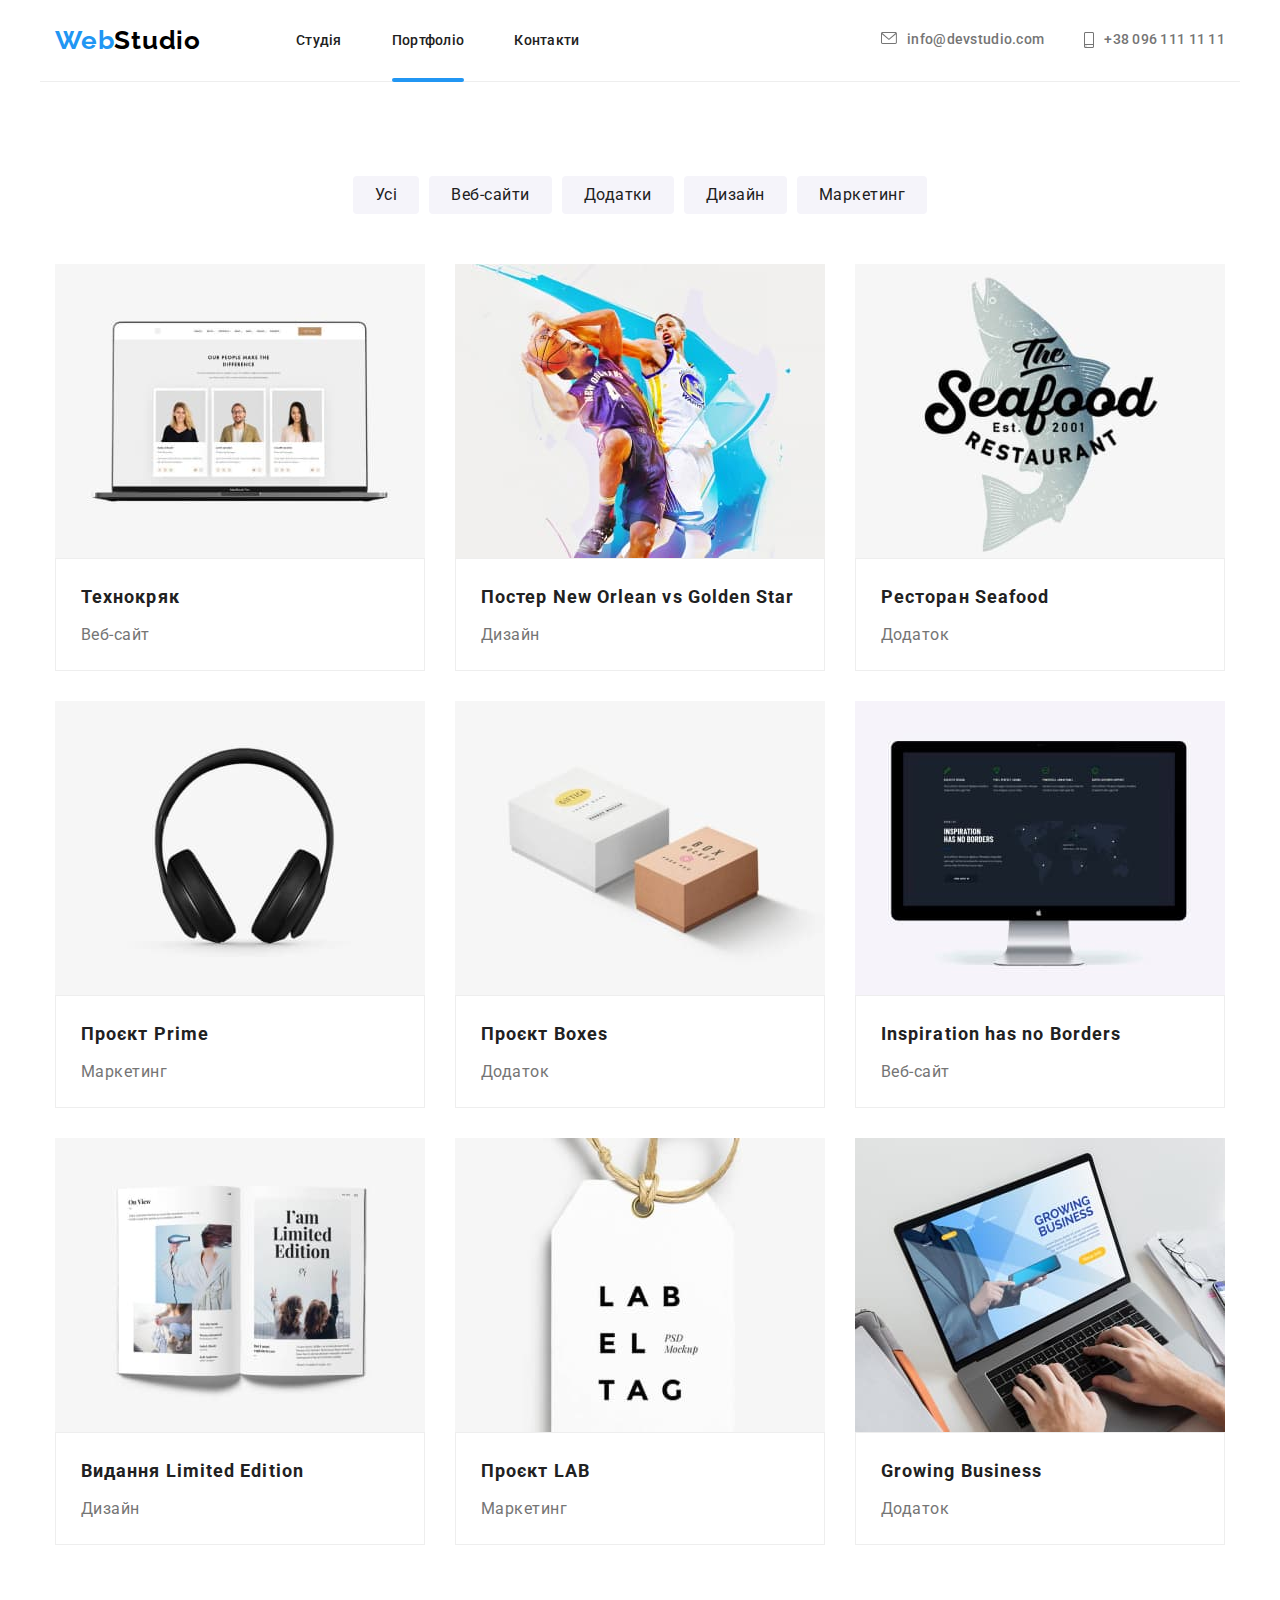
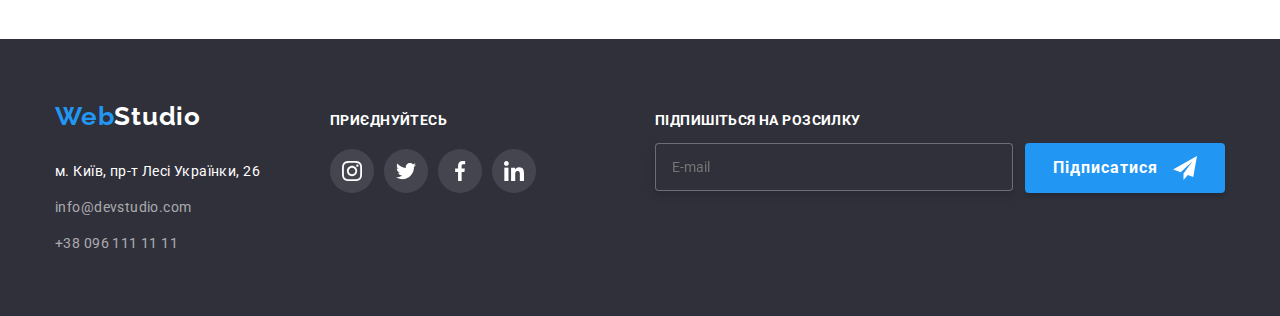
==== portfolio.html @ a8cd6208 "modal bam" ====
<!DOCTYPE html>
<html lang="uk">
  <head>
    <meta charset="UTF-8">
    <meta http-equiv="X-UA-Compatible" content="IE=edge">
    <meta name="viewport" content="width=device-width, initial-scale=1.0">
    <title>Портфоліо</title>
    
    
    <link href="./css/main.min.css" rel="stylesheet" type="text/css">
  </head>

  <body>
    <header class="topline container">
        <nav class="topline__navigator">
          <a href="./index.html" class="logo"><span class="logo__text">Web</span>Studio</a>
          <ul class="navigator-site off-style">
            <li class="navigator-site__list">
              <a href="./index.html" class="navigator-site__page">Студія</a>
            </li>
            <li class="navigator-site__list">
              <a href="./portfolio.html" class="navigator-site__page this">Портфоліо</a>
            </li>
            <li class="navigator-site__list">
              <a href="" class="navigator-site__page">Контакти</a>
            </li>
          </ul>
        </nav>
        <ul class="topline__contakts">
          <li class="contakts-list">
            <a href="mailto:info@devstudio.com" class="contakts-list__link">
              <svg width="16px" height="12px" class="contakts-list__icon">
                <use href="./images/symbol-defs.svg#envelope"></use>
              </svg>
              info@devstudio.com
            </a>
          </li>
          <li class="contakts-list">
            <a href="tel:+380961111111" class="contakts-list__link">
              <svg width="10px" height="16px" class="contakts-list__icon">
                <use href="./images/symbol-defs.svg#smartphone"></use>
              </svg>
              +38 096 111 11 11
            </a>
          </li>
        </ul>
    </header>
    <main>
      <section class="portfolio section">
        <div class="portfolio-body container">
          <h1 class="visually-hidden">Портфоліо</h1>
          <ul class="filter off-style">
            <li class="fltr-l-btn">
              <button type="button" class="filter-button">Усі</button>
            </li>
            <li class="fltr-l-btn">
              <button type="button" class="filter-button">Веб-сайти</button>
            </li>
            <li class="fltr-l-btn">
              <button type="button" class="filter-button">Додатки</button>
            </li>
            <li class="fltr-l-btn">
              <button type="button" class="filter-button">Дизайн</button>
            </li>
            <li class="fltr-l-btn">
              <button type="button" class="filter-button">Маркетинг</button>
            </li>
          </ul>
          <ul class="portfolio-cards off-style">
            <li class="web-site portfolio-cards-list">
              <a href="">
                <div class="cards-rel">
                  <img
                  src="./images/portfolio/texnokrjak.jpg"
                  alt="лоп-топ"
                  width="370"
                  >
                  <div class="modal-cards">
                    <p>
                      Ресурс пропонує комплексні пропозиції з
                       різним рівнем функціоналу та сервісів. 
                      Все це дозволить відвідувачу отримати 
                      вичерпні відомості про компанію чи приватну особу.
                    </p>
                  </div>
                </div>
                <div class="portfolio-cards-content">
                  <h2>Технокряк</h2>
                  <p>Веб-сайт</p>
                </div>
              </a>
            </li>
            <li class="design portfolio-cards-list">
              <a href="">
                <div class="cards-rel">
                  <img
                  src="./images/portfolio/new-orlean-vs-golden-star.jpg"
                  alt="постер матчу новий орлєан проти золотої зірки"
                  width="370"
                  >
                  <div class="modal-cards">
                    <p>
                      Ресурс пропонує комплексні пропозиції з
                       різним рівнем функціоналу та сервісів. 
                      Все це дозволить відвідувачу отримати 
                      вичерпні відомості про компанію чи приватну особу.
                    </p>
                  </div>
                </div>
                <div class="portfolio-cards-content">
                  <h2>Постер New Orlean vs Golden Star</h2>
                  <p>Дизайн</p>
                </div>
              </a>
            </li>
            <li class="addendum portfolio-cards-list">
              <a href="">
                <div class="cards-rel">
                  <img
                  src="./images/portfolio/seafood.jpg"
                  alt="логотип ресторану морскої їжи"
                  width="370"
                  >
                  <div class="modal-cards">
                    <p>
                    Ресурс пропонує комплексні пропозиції з
                     різним рівнем функціоналу та сервісів. 
                    Все це дозволить відвідувачу отримати 
                    вичерпні відомості про компанію чи приватну особу.
                    </p>
                  </div>
                </div>
                <div class="portfolio-cards-content">
                  <h2>Ресторан Seafood</h2>
                  <p>Додаток</p>
                </div>
              </a>
            </li>
            <li class="marketing portfolio-cards-list">
              <a href="">
                <div class="cards-rel">
                  <img
                  src="./images/portfolio/prime.jpg"
                  alt="навушники"
                  width="370"
                  >
                  <div class="modal-cards">
                    <p>
                      Ресурс пропонує комплексні пропозиції з
                       різним рівнем функціоналу та сервісів. 
                      Все це дозволить відвідувачу отримати 
                      вичерпні відомості про компанію чи приватну особу.
                    </p>
                  </div>
                </div>
                <div class="portfolio-cards-content">
                  <h2>Проєкт Prime</h2>
                  <p>Маркетинг</p>
                </div>
              </a>
            </li>
            <li class="addendum portfolio-cards-list">
              <a href="">
                <div class="cards-rel">
                  <img
                  src="./images/portfolio/boxes.jpg"
                  alt="дві коробочки"
                  width="370"
                  >
                  <div class="modal-cards">
                    <p>
                    Ресурс пропонує комплексні пропозиції з
                     різним рівнем функціоналу та сервісів. 
                    Все це дозволить відвідувачу отримати 
                    вичерпні відомості про компанію чи приватну особу.
                    </p>
                  </div>
                </div>
                <div class="portfolio-cards-content">
                  <h2>Проєкт Boxes</h2>
                  <p>Додаток</p>
                </div>
              </a>
            </li>
            <li class="web-site portfolio-cards-list">
              <a href="">
                <div class="cards-rel">
                  <img
                  src="./images/portfolio/inspiration-has-no-borders.jpg"
                  alt="монітор"
                  width="370"
                  >
                  <div class="modal-cards">
                    <p>
                      Ресурс пропонує комплексні пропозиції з
                       різним рівнем функціоналу та сервісів. 
                      Все це дозволить відвідувачу отримати 
                      вичерпні відомості про компанію чи приватну особу.
                    </p>
                  </div>
                </div>
                <div class="portfolio-cards-content">
                  <h2>Inspiration has no Borders</h2>
                  <p>Веб-сайт</p>
                </div>
              </a>
            </li>
            <li class="design portfolio-cards-list">
              <a href="">
                <div class="cards-rel">
                  <img
                  src="./images/portfolio/limited-edition.jpg"
                  alt="книжка"
                  width="370"
                  >
                  <div class="modal-cards">
                    <p>
                      Ресурс пропонує комплексні пропозиції з
                       різним рівнем функціоналу та сервісів. 
                      Все це дозволить відвідувачу отримати 
                      вичерпні відомості про компанію чи приватну особу.
                    </p>
                  </div>
                </div>
                <div class="portfolio-cards-content">
                  <h2>Видання Limited Edition</h2>
                  <p>Дизайн</p>
                </div>
              </a>
            </li>
            <li class="marketing portfolio-cards-list">
              <a href="">
                <div class="cards-rel">
                  <img
                  src="./images/portfolio/lab.jpg"
                  alt="лейба лабораторії"
                  width="370"
                  >
                  <div class="modal-cards">
                    <p>
                      Ресурс пропонує комплексні пропозиції з
                       різним рівнем функціоналу та сервісів. 
                      Все це дозволить відвідувачу отримати 
                      вичерпні відомості про компанію чи приватну особу.
                    </p>
                  </div>
                </div>
                <div class="portfolio-cards-content">
                  <h2>Проєкт LAB</h2>
                  <p>Маркетинг</p>
                </div>
              </a>
            </li>
            <li class="addendum portfolio-cards-list">
              <a href="">
                <div class="cards-rel">
                  <img
                  src="./images/portfolio/growing-business.jpg"
                  alt="хтось процює на лоп-топ"
                  width="370"
                  >
                  <div class="modal-cards">
                    <p>
                      Ресурс пропонує комплексні пропозиції з
                       різним рівнем функціоналу та сервісів. 
                      Все це дозволить відвідувачу отримати 
                      вичерпні відомості про компанію чи приватну особу.
                    </p>
                  </div>
                </div>
                <div class="portfolio-cards-content">
                  <h2>Growing Business</h2>
                  <p>Додаток</p>
                </div>
              </a>
            </li>
          </ul>
        </div>
      </section>
    </main>
    <footer class="basement">
      <div class="basement-content container">
        <div class="basement-address">
          <a href="./index.html" class="logo"><span class="logo__text">Web</span>Studio</a>
          <address class="basement-address__content">
            <p class="basement-address__text">м. Київ, пр-т Лесі Українки, 26</p>
            <ul class="basement-address__list">
              <li class="basement-address__list-item">
                <a href="mailto:info@devstudio.com" class="basement-address__link">
                  info@devstudio.com
                </a>
              </li>
              <li class="basement-address__list-item">
                <a href="tel:+380961111111" class="basement-address__link">
                  +38 096 111 11 11
                </a>
              </li>
            </ul>
          </address>
        </div>
        <div class="basement-content__join join-box">
          <h3 class="join-box__header">ПРИЄДНУЙТЕСЬ</h3>
          <ul class="join-box__list">
            <li class="join-box__list-item">
              <a href="" class="join-box__networks">
                <svg width="20px" height="20px">
                  <use href="./images/symbol-defs.svg#instagram"></use>
                </svg>
              </a>
            </li>
            <li class="join-box__list-item">
              <a href="" class="join-box__networks">
                <svg width="20px" height="20px">
                  <use href="./images/symbol-defs.svg#twitter"></use>
                </svg>
              </a>
            </li>
            <li class="join-box__list-item">
              <a href="" class="join-box__networks">
                <svg width="20px" height="20px">
                  <use href="./images/symbol-defs.svg#facebook"></use>
                </svg>
              </a>
            </li>
            <li class="join-box__list-item">
              <a href="" class="join-box__networks">
                <svg width="20px" height="20px">
                  <use href="./images/symbol-defs.svg#linkedin"></use>
                </svg>
              </a>
            </li>
          </ul>
        </div>
        <div class="mailing basement-content__mailing">
            <p>ПІДПИШІТЬСЯ НА РОЗСИЛКУ</p>
            <form class="mailing__form">
            <div class="mailing__group">
              <label>
                <input type="email" class="mailing__input" name="mailing" placeholder="E-mail">
              </label>
              <div class="mailing__button-group">
                <button class="mailing__button" type="submit">Підписатися</button>
                  <svg width="24px" height="24px" class="mailing__send-svg">
                    <use href="./images/symbol-defs.svg#icon-send"></use>
                  </svg>
              </div>
            </div>
            </form>
        </div>
      </div>
    </footer>
    <script>
      (() => {
          document
            .querySelector('.mailing__form')
            .addEventListener('submit', e => {
              e.preventDefault();
              new FormData(e.currentTarget).forEach((value, name) =>
              console.log(`${name}:${value}`)
              );
            });
        })();
    </script>
  </body>
</html>
---- css/main.min.css ----
@import"https://fonts.googleapis.com/css2?family=Raleway:wght@700&family=Roboto:wght@400;500;700;900&display=swap";/*! modern-normalize v1.1.0 | MIT License | https://github.com/sindresorhus/modern-normalize */*,::after,::before{-webkit-box-sizing:border-box;box-sizing:border-box}html{-moz-tab-size:4;-o-tab-size:4;tab-size:4}html{line-height:1.15;-webkit-text-size-adjust:100%}body{margin:0}body{font-family:system-ui,-apple-system,"Segoe UI",Roboto,Helvetica,Arial,sans-serif,"Apple Color Emoji","Segoe UI Emoji"}hr{height:0;color:inherit}abbr[title]{-webkit-text-decoration:underline dotted;text-decoration:underline dotted}b,strong{font-weight:bolder}code,kbd,pre,samp{font-family:ui-monospace,SFMono-Regular,Consolas,"Liberation Mono",Menlo,monospace;font-size:1em}small{font-size:80%}sub,sup{font-size:75%;line-height:0;position:relative;vertical-align:baseline}sub{bottom:-0.25em}sup{top:-0.5em}table{text-indent:0;border-color:inherit}button,input,optgroup,select,textarea{font-family:inherit;font-size:100%;line-height:1.15;margin:0}button,select{text-transform:none}[type=button],[type=reset],[type=submit],button{-webkit-appearance:button;-moz-appearance:button;appearance:button}::-moz-focus-inner{border-style:none;padding:0}:-moz-focusring{outline:1px dotted ButtonText}:-moz-ui-invalid{box-shadow:none}legend{padding:0}progress{vertical-align:baseline}::-webkit-inner-spin-button,::-webkit-outer-spin-button{height:auto}[type=search]{-webkit-appearance:textfield;-moz-appearance:textfield;appearance:textfield;outline-offset:-2px}::-webkit-search-decoration{-webkit-appearance:none}::-webkit-file-upload-button{-webkit-appearance:button;font:inherit}summary{display:list-item}body{color:#212121;font-family:Roboto,sans-serif;background-color:#fff}img{display:block}.off-style{list-style:none}.section{padding-top:94px;padding-bottom:94px}.container{width:1200px;padding-left:15px;padding-right:15px;margin-left:auto;margin-right:auto}.contents-ul{margin-top:0px;margin-bottom:0px;padding-left:0px}.visually-hidden{position:absolute;width:1px;height:1px;margin:-1px;border:0;padding:0;white-space:nowrap;-webkit-clip-path:inset(100%);clip-path:inset(100%);clip:rect(0 0 0 0);overflow:hidden}.modal-window__button,.mailing__button,.hero__button{min-width:200px;height:50px;background-color:#2196f3;-webkit-box-shadow:0px 4px 4px rgba(0,0,0,.15);box-shadow:0px 4px 4px rgba(0,0,0,.15);border-radius:4px;color:#fff;border:none;font-family:inherit;font-weight:700;font-size:16px;line-height:1.88;letter-spacing:.06em;-webkit-transition:background-color 250ms cubic-bezier(0.4, 0, 0.2, 1);transition:background-color 250ms cubic-bezier(0.4, 0, 0.2, 1)}.modal-window__button:hover,.mailing__button:hover,.hero__button:hover,.modal-window__button:focus,.mailing__button:focus,.hero__button:focus{background-color:#188ce8;cursor:pointer}.join-box__list,.basement-address__list,.client,.social-contacts,.team-list,.work-list,.peculiarities-list,.topline__contakts,.navigator-site{margin-top:0px;margin-bottom:0px;padding-left:0px;list-style:none}.companies,.team,.our-work,.peculiarities,.hero{padding-top:94px;padding-bottom:94px}.join-box__networks,.social-contacts__networks{display:inline-block;width:44px;height:44px;border-radius:50%;padding:12px}.logo{color:#000;font-family:Raleway,sans-serif;font-weight:700;font-size:26px;line-height:1.19;letter-spacing:.03em;text-decoration:none}.logo__text{color:#2196f3}.this::after{content:"";width:100%;height:4px;background:#2196f3;border-radius:2px;position:absolute;left:0px;bottom:0px;-webkit-transform:translateY(32px);transform:translateY(32px)}.topline__navigator{display:-webkit-box;display:-ms-flexbox;display:flex;-webkit-box-align:center;-ms-flex-align:center;align-items:center}.topline{background-color:#fff;padding-top:25px;padding-bottom:25px;border-bottom:1px solid #eee;display:-webkit-box;display:-ms-flexbox;display:flex;-webkit-box-align:center;-ms-flex-align:center;align-items:center}.topline__navigator .logo{margin-right:95px}.navigator-site{display:-webkit-box;display:-ms-flexbox;display:flex}.topline__contakts{margin-left:auto;display:-webkit-box;display:-ms-flexbox;display:flex}.navigator-site__page{color:#212121;text-decoration:none;font-weight:500;font-size:14px;line-height:1.14;letter-spacing:.02em;-webkit-transition:color 250ms cubic-bezier(0.4, 0, 0.2, 1);transition:color 250ms cubic-bezier(0.4, 0, 0.2, 1)}.navigator-site__page:hover,.navigator-site__page:focus{color:#2196f3}.navigator-site__list{position:relative}.navigator-site .navigator-site__list+.navigator-site__list{margin-left:50px}.contakts-list__link{color:#757575;fill:currentColor;text-decoration:none;font-weight:500;font-size:14px;line-height:1.14;letter-spacing:.02em;display:-webkit-box;display:-ms-flexbox;display:flex;-webkit-box-pack:center;-ms-flex-pack:center;justify-content:center;-webkit-transition:color 250ms cubic-bezier(0.4, 0, 0.2, 1);transition:color 250ms cubic-bezier(0.4, 0, 0.2, 1)}.contakts-list__link:hover,.contakts-list__link:focus{color:#2196f3}.contakts-list__icon{display:inline-block;margin-right:10px}.contakts-list:not(:last-child){margin-right:40px}.hero{color:#fff;background-image:-webkit-gradient(linear, left top, left bottom, from(rgba(47, 48, 58, 0.4)), to(rgba(47, 48, 58, 0.4))),url(../images/herobackgr.jpg);background-image:linear-gradient(rgba(47, 48, 58, 0.4), rgba(47, 48, 58, 0.4)),url(../images/herobackgr.jpg);background-repeat:no-repeat;background-position:50% 50%;text-align:center;margin:0 auto;padding-top:200px;padding-bottom:200px;max-width:1600px}.hero__header{font-weight:900;font-size:44px;line-height:1.36;letter-spacing:.06em;margin-bottom:30px;margin-top:0px}.peculiarities-list{display:-webkit-box;display:-ms-flexbox;display:flex}.peculiarities-list__point{-ms-flex-preferred-size:calc((100% - 90px)/4);flex-basis:calc((100% - 90px)/4)}.peculiarities-list .peculiarities-list__point:not(:last-child){margin-right:30px}.peculiarities-points__svg{background-color:#f5f4fa;padding-top:25px;padding-bottom:25px;padding-left:100px;padding-right:100px;margin-bottom:30px;border-radius:4px}.peculiarities-points__header{font-size:14px;line-height:1.14;letter-spacing:.03em;text-transform:uppercase;margin-top:0px;margin-bottom:10px}.peculiarities-points__text{color:#757575;letter-spacing:.03em;font-size:14px;line-height:1.71;margin-top:0px;margin-bottom:0px}.our-work{padding-top:0px}.our-work__header{font-size:36px;line-height:1.17;text-align:center;letter-spacing:.03em;margin-top:0px;margin-bottom:50px}.work-list{display:-webkit-box;display:-ms-flexbox;display:flex}.work-list .work-list__imege:not(:last-child){margin-right:30px}.team{background-color:#f5f4fa;text-align:center}.team__header{font-size:36px;line-height:1.17;text-align:center;letter-spacing:.03em;margin-top:0px;margin-bottom:50px}.team-list{display:-webkit-box;display:-ms-flexbox;display:flex}.team-list__cards{-ms-flex-preferred-size:270px;flex-basis:270px;background-color:#fff;-webkit-box-shadow:0px 1px 3px rgba(0,0,0,.12),0px 1px 1px rgba(0,0,0,.14),0px 2px 1px rgba(0,0,0,.2);box-shadow:0px 1px 3px rgba(0,0,0,.12),0px 1px 1px rgba(0,0,0,.14),0px 2px 1px rgba(0,0,0,.2);border-radius:0px 0px 4px 4px}.team-list__cards:not(:first-child){margin-left:30px}.card-team__header{font-weight:500;font-size:16px;line-height:1.19;letter-spacing:.03em;margin-top:0px;margin-bottom:10px}.card-team__job-title{font-size:16px;line-height:1.19;margin-top:0px;margin-bottom:16px;color:#757575;letter-spacing:.03em}.card-team__text{padding-top:20px;padding-bottom:30px}.social-contacts{display:-webkit-box;display:-ms-flexbox;display:flex;padding-left:32px}.social-contacts__blok:not(:last-child){margin-right:10px}.social-contacts__networks{fill:#afb1b8;-webkit-transition:background-color 250ms cubic-bezier(0.4, 0, 0.2, 1),fill 250ms cubic-bezier(0.4, 0, 0.2, 1);transition:background-color 250ms cubic-bezier(0.4, 0, 0.2, 1),fill 250ms cubic-bezier(0.4, 0, 0.2, 1)}.social-contacts__networks:hover,.social-contacts__networks:focus{background-color:#2196f3;fill:#fff}.companies__header{font-weight:700;font-size:36px;line-height:1.17;text-align:center;letter-spacing:.03em;margin-top:0px;margin-bottom:50px}.client{display:-webkit-box;display:-ms-flexbox;display:flex;padding-left:0px}.client__blok:not(:first-child){margin-left:30px}.client__link{color:#afb1b8;width:170px;border:1px solid #afb1b8;border-radius:4px;padding:16px 32px;display:inline-block;-webkit-transition:color 250ms cubic-bezier(0.4, 0, 0.2, 1),border 250ms cubic-bezier(0.4, 0, 0.2, 1);transition:color 250ms cubic-bezier(0.4, 0, 0.2, 1),border 250ms cubic-bezier(0.4, 0, 0.2, 1)}.client__link:hover,.client__link:focus{color:#2196f3;border:1px solid #2196f3}.client__svg{fill:currentColor}.basement{background-color:#2f303a;padding-top:60px;padding-bottom:60px;color:#fff}.basement-content{display:-webkit-box;display:-ms-flexbox;display:flex;-webkit-box-align:baseline;-ms-flex-align:baseline;align-items:baseline}.basement-content__join{margin-left:70px}.basement-content__mailing{margin-left:auto}.basement-address__content{font-style:normal}.basement-address .logo{display:inline-block;color:#fff;margin-bottom:28px}.basement-address__text{margin-top:0px;margin-bottom:12px;font-size:14px;line-height:1.71;letter-spacing:.03em}.basement-address__list .basement-address__list-item+.basement-address__list-item{margin-top:12px}.basement-address__link{color:rgba(255,255,255,.6);font-weight:400;font-size:14px;line-height:1.71;letter-spacing:.03em;text-decoration:none;-webkit-transition:color 250ms cubic-bezier(0.4, 0, 0.2, 1);transition:color 250ms cubic-bezier(0.4, 0, 0.2, 1)}.basement-address__link:hover,.basement-address__link:focus{color:#2196f3}.join-box__header{font-size:14px;line-height:1.14;letter-spacing:.03em;margin-top:0px;margin-bottom:20px}.join-box__list{display:-webkit-box;display:-ms-flexbox;display:flex}.join-box__networks{fill:#fff;background-color:rgba(255,255,255,.1019607843);-webkit-transition:background-color 250ms cubic-bezier(0.4, 0, 0.2, 1);transition:background-color 250ms cubic-bezier(0.4, 0, 0.2, 1)}.join-box__networks:hover,.join-box__networks:focus{background-color:#2196f3}.join-box__list-item:not(:first-child){margin-left:10px}.mailing{font-weight:700;font-size:14px;line-height:1.14;letter-spacing:.03em}.mailing__group{display:-webkit-box;display:-ms-flexbox;display:flex}.mailing__input{width:358px;border:1px solid rgba(255,255,255,.3);-webkit-filter:drop-shadow(0px 4px 4px rgba(0, 0, 0, 0.15));filter:drop-shadow(0px 4px 4px rgba(0, 0, 0, 0.15));border-radius:4px;background-color:#2f303a;color:#fff;padding:15px 16px;outline:none;-webkit-transition:border 250ms cubic-bezier(0.4, 0, 0.2, 1);transition:border 250ms cubic-bezier(0.4, 0, 0.2, 1)}.mailing__input:focus{border:1px solid #2196f3}.mailing__button-group{position:relative;margin-left:12px}.mailing__button{text-align:left;padding-left:28px}.mailing__send-svg{position:absolute;right:28px;top:13px}.modal{position:fixed;visibility:hidden;opacity:0}.is-hidden{position:fixed;top:0px;left:0px;width:100%;height:100%;background-color:rgba(0,0,0,.2);opacity:1;-webkit-transition:opacity 250ms cubic-bezier(0.4, 0, 0.2, 1);transition:opacity 250ms cubic-bezier(0.4, 0, 0.2, 1)}.modal-window{position:absolute;min-width:528px;min-height:281px;top:50%;left:50%;-webkit-transform:translate(-50%, -50%);transform:translate(-50%, -50%);-webkit-box-shadow:0px 1px 3px rgba(0,0,0,.12),0px 1px 1px rgba(0,0,0,.14),0px 2px 1px rgba(0,0,0,.2);box-shadow:0px 1px 3px rgba(0,0,0,.12),0px 1px 1px rgba(0,0,0,.14),0px 2px 1px rgba(0,0,0,.2);border-radius:4px;background-color:#fff}.modal-window__close{position:absolute;width:30px;height:30px;border-radius:50%;top:8px;right:8px;border:1px solid rgba(0,0,0,.1);text-align:center;font-size:18px;padding:6px 0;-webkit-transition:color 250ms cubic-bezier(0.4, 0, 0.2, 1);transition:color 250ms cubic-bezier(0.4, 0, 0.2, 1)}.modal-window__close:hover,.modal-window__close:focus{fill:#2196f3;cursor:pointer}.modal-window__text{margin-top:0px;margin-bottom:12px;font-weight:700;font-size:20px;line-height:1.15;text-align:center;letter-spacing:.03em}.modal-window__button{margin-left:auto;margin-right:auto;display:block}.modal-window__form{padding-top:40px;padding-left:41px;padding-right:39px;padding-bottom:40px}.user-input{display:-webkit-box;display:-ms-flexbox;display:flex;position:relative;-webkit-box-orient:vertical;-webkit-box-direction:normal;-ms-flex-direction:column;flex-direction:column;font-weight:400;font-size:12px;line-height:1.17;letter-spacing:.01em;color:#757575}.user-input+.user-input{margin-top:10px}.user-input__title{margin-bottom:4px}.user-input__input{padding-top:11px;padding-bottom:11px;padding-left:42px;border:1px solid rgba(33,33,33,.2);border-radius:4px;-webkit-transition:border 250ms cubic-bezier(0.4, 0, 0.2, 1);transition:border 250ms cubic-bezier(0.4, 0, 0.2, 1);outline:none}.user-input__input:focus{border:1px solid #2196f3}.user-input__svg{position:absolute;left:12px;bottom:11px;height:18px;color:#212121;fill:currentColor;-webkit-transition:color 250ms cubic-bezier(0.4, 0, 0.2, 1);transition:color 250ms cubic-bezier(0.4, 0, 0.2, 1)}.user-input__input:focus+.user-input__svg{color:#2196f3}.user-input__textarea{height:120px;resize:none;padding:14px 16px;border:1px solid rgba(33,33,33,.2);border-radius:4px;outline:none;-webkit-transition:border 250ms cubic-bezier(0.4, 0, 0.2, 1);transition:border 250ms cubic-bezier(0.4, 0, 0.2, 1)}.user-input__textarea::-webkit-input-placeholder{font-weight:400;font-size:12px;line-height:1.17;letter-spacing:.01em;color:rgba(117,117,117,.5)}.user-input__textarea::-moz-placeholder{font-weight:400;font-size:12px;line-height:1.17;letter-spacing:.01em;color:rgba(117,117,117,.5)}.user-input__textarea:-ms-input-placeholder{font-weight:400;font-size:12px;line-height:1.17;letter-spacing:.01em;color:rgba(117,117,117,.5)}.user-input__textarea::-ms-input-placeholder{font-weight:400;font-size:12px;line-height:1.17;letter-spacing:.01em;color:rgba(117,117,117,.5)}.user-input__textarea::placeholder{font-weight:400;font-size:12px;line-height:1.17;letter-spacing:.01em;color:rgba(117,117,117,.5)}.user-input__textarea:focus{border:1px solid #2196f3}.user-consent{position:relative;margin-top:20px;margin-bottom:30px;font-weight:400;font-size:14px;line-height:1.71;letter-spacing:.03em;color:#757575;padding-left:34px;display:-webkit-box;display:-ms-flexbox;display:flex;-webkit-box-align:center;-ms-flex-align:center;align-items:center}.user-consent__label:hover{cursor:pointer}.user-consent__link{color:#2196f3}.user-consent__input{-webkit-appearance:none;-moz-appearance:none;appearance:none;position:absolute}.user-consent__check-off{position:absolute;fill:#212121;top:50%;left:12px;-webkit-transform:translate(0%, -50%);transform:translate(0%, -50%);opacity:1;-webkit-transition:opacity 250ms cubic-bezier(0.4, 0, 0.2, 1);transition:opacity 250ms cubic-bezier(0.4, 0, 0.2, 1)}.user-consent__input:checked+.user-consent__check-off{opacity:0}.user-consent__check-svg{opacity:0;-webkit-transition:opacity 250ms cubic-bezier(0.4, 0, 0.2, 1);transition:opacity 250ms cubic-bezier(0.4, 0, 0.2, 1);position:absolute;opacity:0;top:50%;left:12px;-webkit-transform:translate(0%, -50%);transform:translate(0%, -50%);width:16px;height:15px;border-radius:2px}.user-consent__input:checked~.user-consent__check-svg{opacity:1}.filter{margin-top:0px;margin-bottom:50px;padding-left:0px;display:-webkit-box;display:-ms-flexbox;display:flex;-webkit-box-pack:center;-ms-flex-pack:center;justify-content:center}.filter .fltr-l-btn:not(:first-child){margin-left:10px}.filter-button{color:#212121;font-weight:400;font-size:16px;line-height:1.63;letter-spacing:.03em;background-color:#f5f4fa;border-radius:4px;border:none;padding:6px 22px;cursor:pointer;-webkit-transition:background-color 250ms cubic-bezier(0.4, 0, 0.2, 1),color 250ms cubic-bezier(0.4, 0, 0.2, 1),-webkit-box-shadow 250ms cubic-bezier(0.4, 0, 0.2, 1);transition:background-color 250ms cubic-bezier(0.4, 0, 0.2, 1),color 250ms cubic-bezier(0.4, 0, 0.2, 1),-webkit-box-shadow 250ms cubic-bezier(0.4, 0, 0.2, 1);transition:background-color 250ms cubic-bezier(0.4, 0, 0.2, 1),color 250ms cubic-bezier(0.4, 0, 0.2, 1),box-shadow 250ms cubic-bezier(0.4, 0, 0.2, 1);transition:background-color 250ms cubic-bezier(0.4, 0, 0.2, 1),color 250ms cubic-bezier(0.4, 0, 0.2, 1),box-shadow 250ms cubic-bezier(0.4, 0, 0.2, 1),-webkit-box-shadow 250ms cubic-bezier(0.4, 0, 0.2, 1)}.filter-button:hover,.filter-button:focus{background-color:#2196f3;color:#fff;-webkit-box-shadow:0px 3px 1px rgba(0,0,0,.1),0px 1px 2px rgba(0,0,0,.08),0px 2px 2px rgba(0,0,0,.12);box-shadow:0px 3px 1px rgba(0,0,0,.1),0px 1px 2px rgba(0,0,0,.08),0px 2px 2px rgba(0,0,0,.12)}.portfolio-cards{display:-webkit-box;display:-ms-flexbox;display:flex;-ms-flex-wrap:wrap;flex-wrap:wrap;margin-top:0px;margin-bottom:0px;padding-left:0}.portfolio-cards h2{font-weight:700;font-size:18px;line-height:2;letter-spacing:.06em;color:#212121;margin-top:0px;margin-bottom:5px}.portfolio-cards p{margin-top:0px;margin-bottom:0px;font-weight:400;font-size:16px;line-height:1.88;letter-spacing:.03em;color:#757575}.portfolio-cards a{text-decoration:none}.portfolio-cards-list{margin-right:30px;margin-bottom:30px;-ms-flex-preferred-size:calc((100% - 90px)/3);flex-basis:calc((100% - 90px)/3);-webkit-transition:-webkit-box-shadow 250ms cubic-bezier(0.4, 0, 0.2, 1);transition:-webkit-box-shadow 250ms cubic-bezier(0.4, 0, 0.2, 1);transition:box-shadow 250ms cubic-bezier(0.4, 0, 0.2, 1);transition:box-shadow 250ms cubic-bezier(0.4, 0, 0.2, 1), -webkit-box-shadow 250ms cubic-bezier(0.4, 0, 0.2, 1)}.portfolio-cards-list:nth-last-child(-n+3){margin-bottom:0px}.portfolio-cards-list:nth-child(3n){margin-right:0px}.portfolio-cards-list:hover,.portfolio-cards-list:focus{-webkit-box-shadow:0px 1px 1px rgba(0,0,0,.12),0px 4px 4px rgba(0,0,0,.06),1px 4px 6px rgba(0,0,0,.16);box-shadow:0px 1px 1px rgba(0,0,0,.12),0px 4px 4px rgba(0,0,0,.06),1px 4px 6px rgba(0,0,0,.16)}.portfolio-cards-content{padding-left:25px;padding-top:20px;padding-bottom:20px;padding-right:25px;background:#fff;border:1px solid #eee}.cards-rel{position:relative;overflow:hidden}.modal-cards{position:absolute;left:0px;top:0px;padding-left:24px;padding-right:24px;padding-top:63px;padding-bottom:63px;background-color:rgba(33,150,243,.9);-webkit-transform:translateY(100%);transform:translateY(100%);-webkit-transition:-webkit-transform 250ms cubic-bezier(0.4, 0, 0.2, 1);transition:-webkit-transform 250ms cubic-bezier(0.4, 0, 0.2, 1);transition:transform 250ms cubic-bezier(0.4, 0, 0.2, 1);transition:transform 250ms cubic-bezier(0.4, 0, 0.2, 1), -webkit-transform 250ms cubic-bezier(0.4, 0, 0.2, 1)}.modal-cards p{font-weight:400;font-size:18px;line-height:1.6;letter-spacing:.03em;color:#fff}.portfolio-cards-list:hover .modal-cards{-webkit-transform:translateY(0);transform:translateY(0)}/*# sourceMappingURL=main.min.css.map */
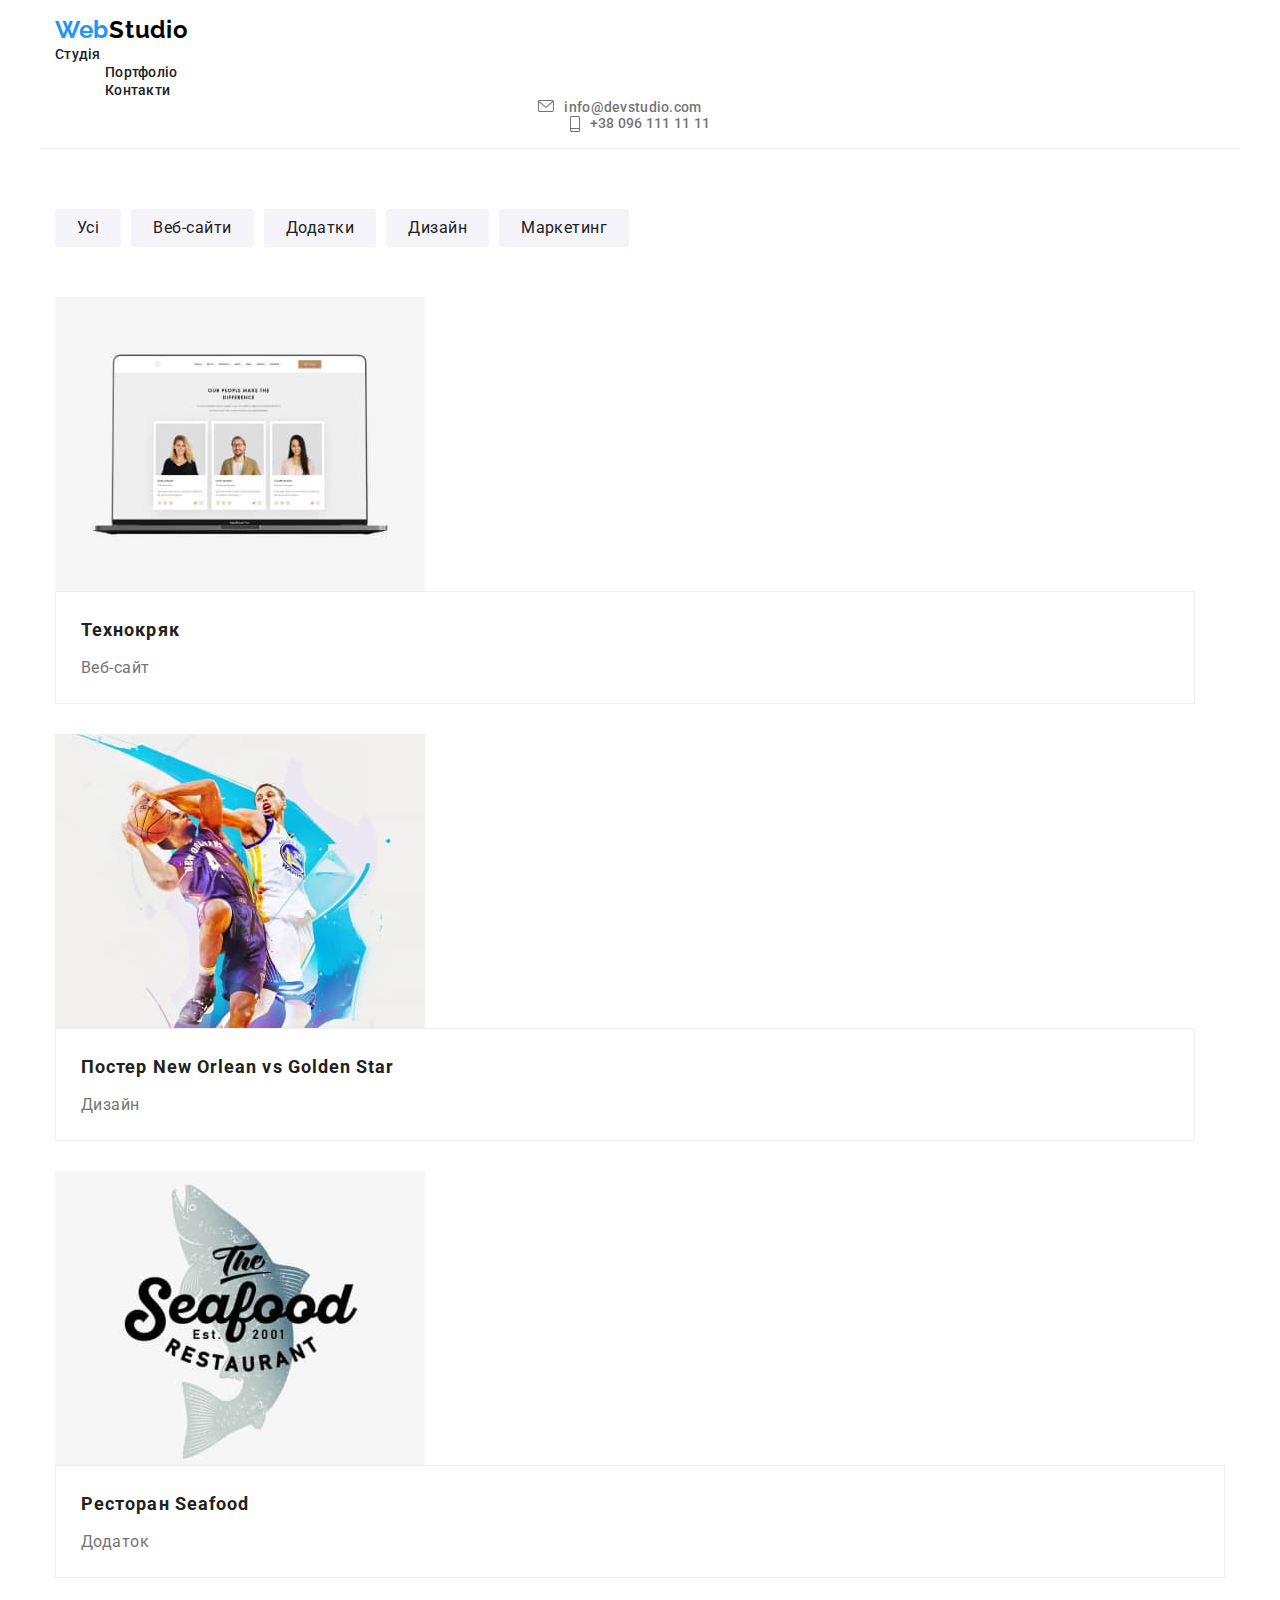
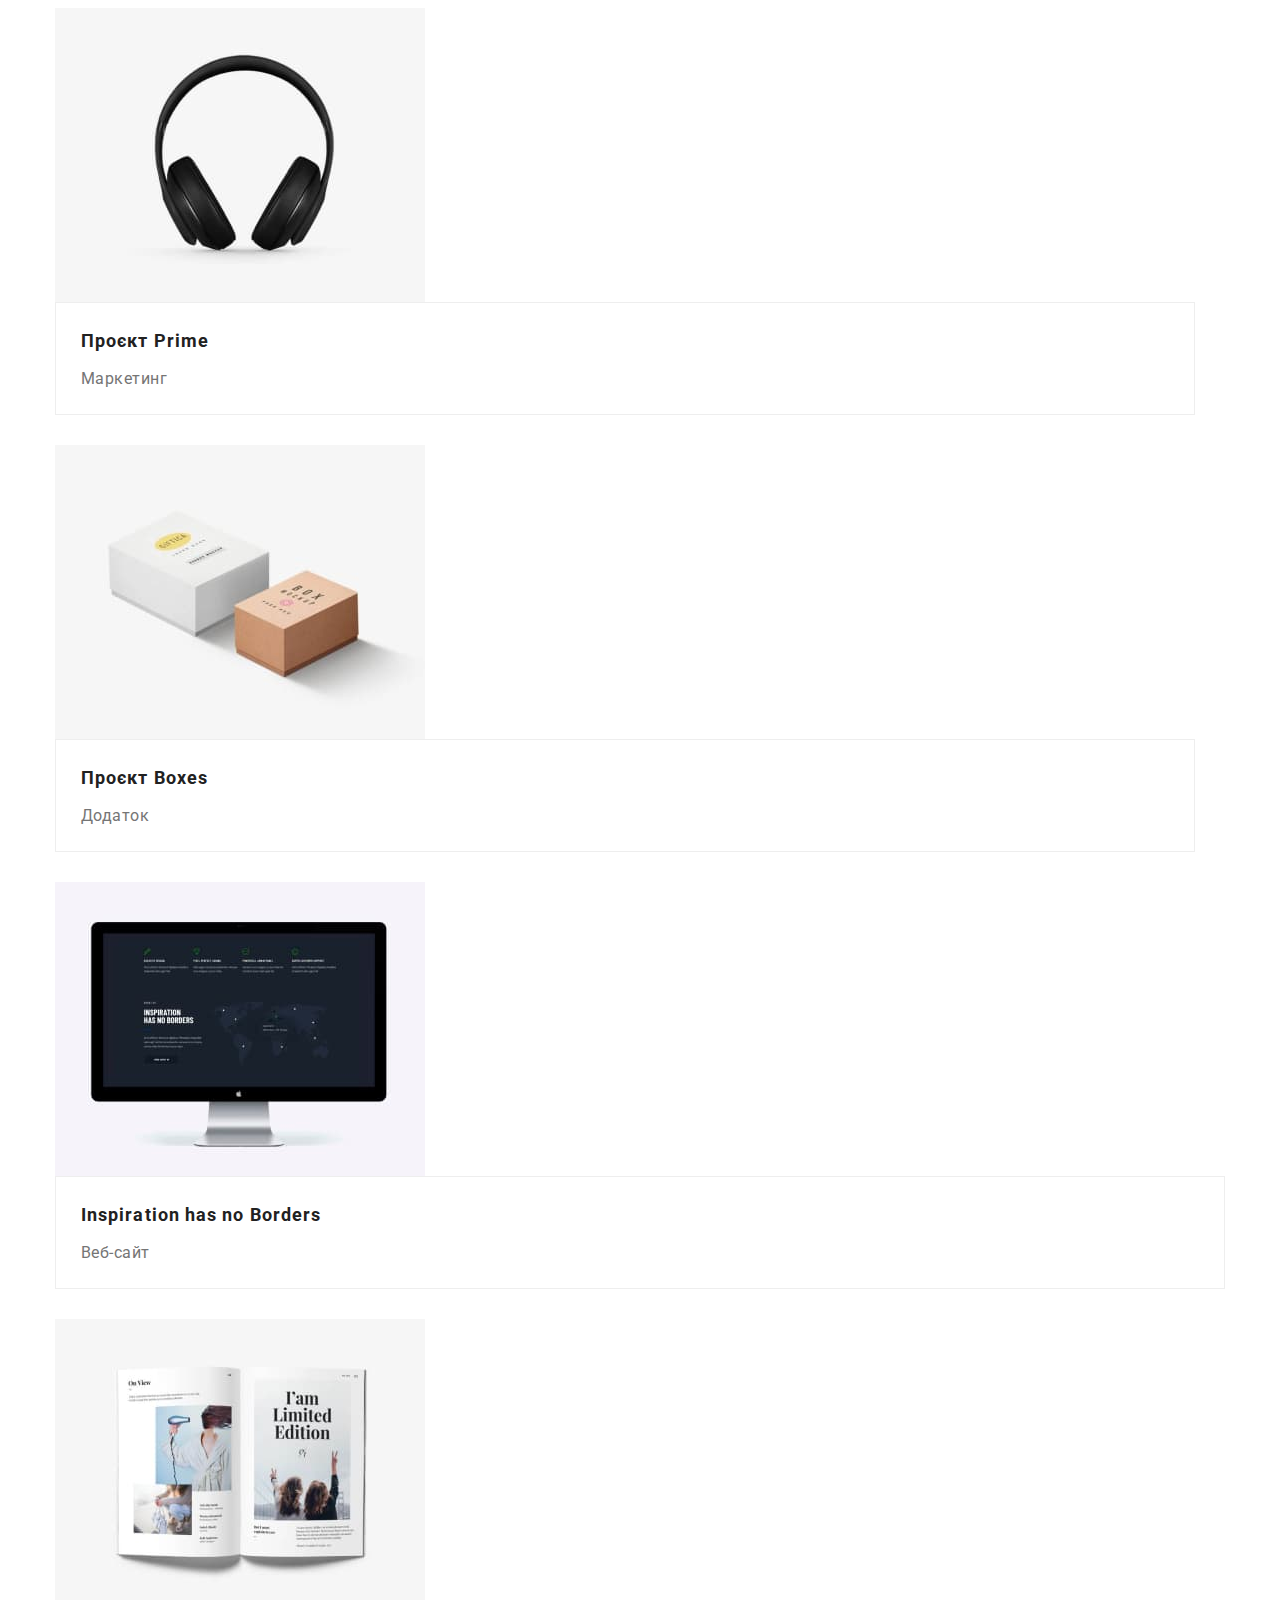
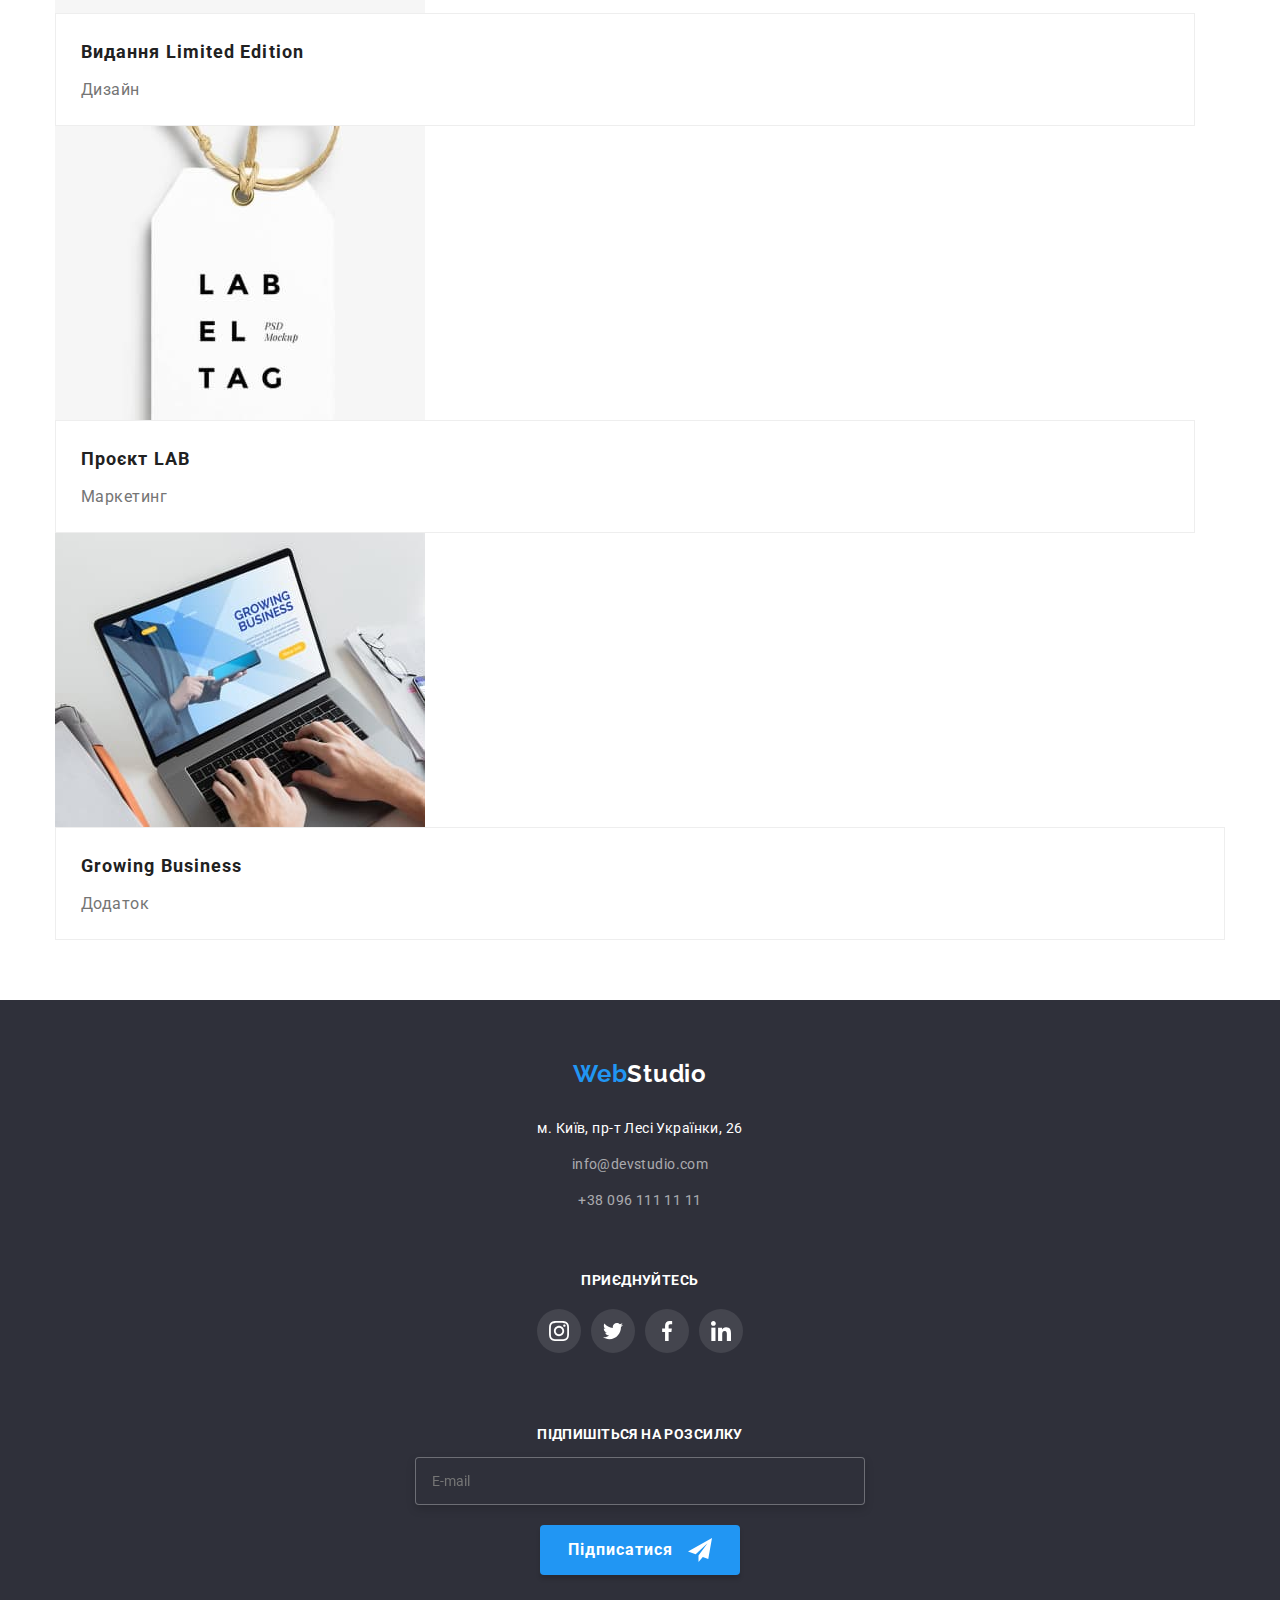
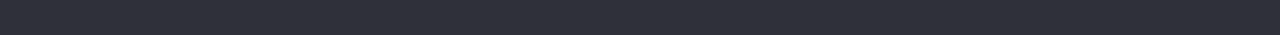
==== commit 4c776618: "vvfvvf" ====
--- a/portfolio.html
+++ b/portfolio.html
@@ -1,276 +1,294 @@
 <!DOCTYPE html>
 <html lang="uk">
   <head>
-    <meta charset="UTF-8">
-    <meta http-equiv="X-UA-Compatible" content="IE=edge">
-    <meta name="viewport" content="width=device-width, initial-scale=1.0">
+    <meta charset="UTF-8" />
+    <meta http-equiv="X-UA-Compatible" content="IE=edge" />
+    <meta name="viewport" content="width=device-width, initial-scale=1.0" />
     <title>Портфоліо</title>
-    
-    
-    <link href="./css/main.min.css" rel="stylesheet" type="text/css">
+
+    <link href="./css/main.min.css" rel="stylesheet" type="text/css" />
   </head>
 
   <body>
     <header class="topline container">
-        <nav class="topline__navigator">
-          <a href="./index.html" class="logo"><span class="logo__text">Web</span>Studio</a>
-          <ul class="navigator-site off-style">
-            <li class="navigator-site__list">
-              <a href="./index.html" class="navigator-site__page">Студія</a>
-            </li>
-            <li class="navigator-site__list">
-              <a href="./portfolio.html" class="navigator-site__page this">Портфоліо</a>
-            </li>
-            <li class="navigator-site__list">
-              <a href="" class="navigator-site__page">Контакти</a>
-            </li>
-          </ul>
-        </nav>
-        <ul class="topline__contakts">
-          <li class="contakts-list">
-            <a href="mailto:info@devstudio.com" class="contakts-list__link">
-              <svg width="16px" height="12px" class="contakts-list__icon">
-                <use href="./images/symbol-defs.svg#envelope"></use>
-              </svg>
+      <nav class="topline__navigator">
+        <a href="./index.html" class="logo"
+          ><span class="logo__text">Web</span>Studio</a
+        >
+        <ul class="navigator-site">
+          <li class="navigator-site__list">
+            <a href="./index.html" class="navigator-site__page this">Студія</a>
+          </li>
+          <li class="navigator-site__list">
+            <a href="./portfolio.html" class="navigator-site__page"
+              >Портфоліо</a
+            >
+          </li>
+          <li class="navigator-site__list">
+            <a href="" class="navigator-site__page">Контакти</a>
+          </li>
+        </ul>
+      </nav>
+      <ul class="topline__contakts">
+        <li class="contakts-list">
+          <a href="mailto:info@devstudio.com" class="contakts-list__link">
+            <svg width="16px" height="12px" class="contakts-list__icon">
+              <use href="./images/symbol-defs.svg#envelope"></use>
+            </svg>
+            info@devstudio.com
+          </a>
+        </li>
+        <li class="contakts-list">
+          <a href="tel:+380961111111" class="contakts-list__link">
+            <svg width="10px" height="16px" class="contakts-list__icon">
+              <use href="./images/symbol-defs.svg#smartphone"></use>
+            </svg>
+            +38 096 111 11 11
+          </a>
+        </li>
+      </ul>
+      <svg width="40px" height="40px" class="contakts-list__menu">
+        <use href="./images/symbol-defs.svg#menu"></use>
+      </svg>
+    </header>
+    <div class="head-modal head-modal--close">
+      <div class="header-modal">
+        <ul class="navigator-modal-site">
+          <li class="navigator-modal-site__list">
+            <a href="./index.html" class="navigator-modal-site__page">Студія</a>
+          </li>
+          <li class="navigator-modal-site__list">
+            <a href="./portfolio.html" class="navigator-modal-site__page"
+              >Портфоліо</a
+            >
+          </li>
+          <li class="navigator-modal-site__list">
+            <a href="" class="navigator-modal-site__page">Контакти</a>
+          </li>
+        </ul>
+        <ul class="header-modal__contakts contakts-modal">
+          <li class="contakts-modal__list">
+            <a href="tel:+380961111111" class="contakts-modal__tel">
+              +38 096 111 11 11
+            </a>
+          </li>
+          <li class="contakts-modal__list">
+            <a href="mailto:info@devstudio.com" class="contakts-modal__mail">
               info@devstudio.com
             </a>
           </li>
-          <li class="contakts-list">
-            <a href="tel:+380961111111" class="contakts-list__link">
-              <svg width="10px" height="16px" class="contakts-list__icon">
-                <use href="./images/symbol-defs.svg#smartphone"></use>
-              </svg>
-              +38 096 111 11 11
-            </a>
-          </li>
         </ul>
-    </header>
+        <ul class="social-modal">
+          <li class="social-modal__blok">
+            <a href="" class="social-modal__networks"> Instagram </a>
+          </li>
+          <li class="social-modal__blok">
+            <a href="" class="social-modal__networks"> Twitter </a>
+          </li>
+          <li class="social-modal__blok">
+            <a href="" class="social-modal__networks"> Facebook </a>
+          </li>
+          <li class="social-modal__blok">
+            <a href="" class="social-modal__networks"> Linkedin </a>
+          </li>
+        </ul>
+        <svg width="30px" height="30px" class="header-modal__close">
+          <use href="./images/symbol-defs.svg#close"></use>
+        </svg>
+      </div>
+    </div>
     <main>
-      <section class="portfolio section">
-        <div class="portfolio-body container">
+      <section class="portfolio">
+        <div class="container">
           <h1 class="visually-hidden">Портфоліо</h1>
-          <ul class="filter off-style">
-            <li class="fltr-l-btn">
-              <button type="button" class="filter-button">Усі</button>
-            </li>
-            <li class="fltr-l-btn">
-              <button type="button" class="filter-button">Веб-сайти</button>
-            </li>
-            <li class="fltr-l-btn">
-              <button type="button" class="filter-button">Додатки</button>
-            </li>
-            <li class="fltr-l-btn">
-              <button type="button" class="filter-button">Дизайн</button>
-            </li>
-            <li class="fltr-l-btn">
-              <button type="button" class="filter-button">Маркетинг</button>
-            </li>
-          </ul>
-          <ul class="portfolio-cards off-style">
-            <li class="web-site portfolio-cards-list">
-              <a href="">
-                <div class="cards-rel">
-                  <img
-                  src="./images/portfolio/texnokrjak.jpg"
-                  alt="лоп-топ"
-                  width="370"
-                  >
-                  <div class="modal-cards">
-                    <p>
-                      Ресурс пропонує комплексні пропозиції з
-                       різним рівнем функціоналу та сервісів. 
-                      Все це дозволить відвідувачу отримати 
-                      вичерпні відомості про компанію чи приватну особу.
-                    </p>
-                  </div>
-                </div>
-                <div class="portfolio-cards-content">
-                  <h2>Технокряк</h2>
-                  <p>Веб-сайт</p>
-                </div>
-              </a>
-            </li>
-            <li class="design portfolio-cards-list">
-              <a href="">
-                <div class="cards-rel">
-                  <img
-                  src="./images/portfolio/new-orlean-vs-golden-star.jpg"
-                  alt="постер матчу новий орлєан проти золотої зірки"
-                  width="370"
-                  >
-                  <div class="modal-cards">
-                    <p>
-                      Ресурс пропонує комплексні пропозиції з
-                       різним рівнем функціоналу та сервісів. 
-                      Все це дозволить відвідувачу отримати 
-                      вичерпні відомості про компанію чи приватну особу.
-                    </p>
-                  </div>
-                </div>
-                <div class="portfolio-cards-content">
-                  <h2>Постер New Orlean vs Golden Star</h2>
-                  <p>Дизайн</p>
-                </div>
-              </a>
-            </li>
-            <li class="addendum portfolio-cards-list">
-              <a href="">
-                <div class="cards-rel">
-                  <img
-                  src="./images/portfolio/seafood.jpg"
-                  alt="логотип ресторану морскої їжи"
-                  width="370"
-                  >
-                  <div class="modal-cards">
-                    <p>
-                    Ресурс пропонує комплексні пропозиції з
-                     різним рівнем функціоналу та сервісів. 
-                    Все це дозволить відвідувачу отримати 
-                    вичерпні відомості про компанію чи приватну особу.
-                    </p>
-                  </div>
-                </div>
-                <div class="portfolio-cards-content">
-                  <h2>Ресторан Seafood</h2>
-                  <p>Додаток</p>
-                </div>
-              </a>
-            </li>
-            <li class="marketing portfolio-cards-list">
-              <a href="">
-                <div class="cards-rel">
-                  <img
-                  src="./images/portfolio/prime.jpg"
-                  alt="навушники"
-                  width="370"
-                  >
-                  <div class="modal-cards">
-                    <p>
-                      Ресурс пропонує комплексні пропозиції з
-                       різним рівнем функціоналу та сервісів. 
-                      Все це дозволить відвідувачу отримати 
-                      вичерпні відомості про компанію чи приватну особу.
-                    </p>
-                  </div>
-                </div>
-                <div class="portfolio-cards-content">
-                  <h2>Проєкт Prime</h2>
-                  <p>Маркетинг</p>
-                </div>
-              </a>
-            </li>
-            <li class="addendum portfolio-cards-list">
-              <a href="">
-                <div class="cards-rel">
-                  <img
-                  src="./images/portfolio/boxes.jpg"
-                  alt="дві коробочки"
-                  width="370"
-                  >
-                  <div class="modal-cards">
-                    <p>
-                    Ресурс пропонує комплексні пропозиції з
-                     різним рівнем функціоналу та сервісів. 
-                    Все це дозволить відвідувачу отримати 
-                    вичерпні відомості про компанію чи приватну особу.
-                    </p>
-                  </div>
-                </div>
-                <div class="portfolio-cards-content">
-                  <h2>Проєкт Boxes</h2>
-                  <p>Додаток</p>
-                </div>
-              </a>
-            </li>
-            <li class="web-site portfolio-cards-list">
-              <a href="">
-                <div class="cards-rel">
-                  <img
-                  src="./images/portfolio/inspiration-has-no-borders.jpg"
-                  alt="монітор"
-                  width="370"
-                  >
-                  <div class="modal-cards">
-                    <p>
-                      Ресурс пропонує комплексні пропозиції з
-                       різним рівнем функціоналу та сервісів. 
-                      Все це дозволить відвідувачу отримати 
-                      вичерпні відомості про компанію чи приватну особу.
-                    </p>
-                  </div>
-                </div>
-                <div class="portfolio-cards-content">
-                  <h2>Inspiration has no Borders</h2>
-                  <p>Веб-сайт</p>
-                </div>
-              </a>
-            </li>
-            <li class="design portfolio-cards-list">
-              <a href="">
-                <div class="cards-rel">
-                  <img
-                  src="./images/portfolio/limited-edition.jpg"
-                  alt="книжка"
-                  width="370"
-                  >
-                  <div class="modal-cards">
-                    <p>
-                      Ресурс пропонує комплексні пропозиції з
-                       різним рівнем функціоналу та сервісів. 
-                      Все це дозволить відвідувачу отримати 
-                      вичерпні відомості про компанію чи приватну особу.
-                    </p>
-                  </div>
-                </div>
-                <div class="portfolio-cards-content">
-                  <h2>Видання Limited Edition</h2>
-                  <p>Дизайн</p>
-                </div>
-              </a>
-            </li>
-            <li class="marketing portfolio-cards-list">
-              <a href="">
-                <div class="cards-rel">
-                  <img
-                  src="./images/portfolio/lab.jpg"
-                  alt="лейба лабораторії"
-                  width="370"
-                  >
-                  <div class="modal-cards">
-                    <p>
-                      Ресурс пропонує комплексні пропозиції з
-                       різним рівнем функціоналу та сервісів. 
-                      Все це дозволить відвідувачу отримати 
-                      вичерпні відомості про компанію чи приватну особу.
-                    </p>
-                  </div>
-                </div>
-                <div class="portfolio-cards-content">
-                  <h2>Проєкт LAB</h2>
-                  <p>Маркетинг</p>
-                </div>
-              </a>
-            </li>
-            <li class="addendum portfolio-cards-list">
-              <a href="">
-                <div class="cards-rel">
-                  <img
-                  src="./images/portfolio/growing-business.jpg"
-                  alt="хтось процює на лоп-топ"
-                  width="370"
-                  >
-                  <div class="modal-cards">
-                    <p>
-                      Ресурс пропонує комплексні пропозиції з
-                       різним рівнем функціоналу та сервісів. 
-                      Все це дозволить відвідувачу отримати 
-                      вичерпні відомості про компанію чи приватну особу.
-                    </p>
-                  </div>
-                </div>
-                <div class="portfolio-cards-content">
-                  <h2>Growing Business</h2>
-                  <p>Додаток</p>
+          <div class="filter">
+            <button type="button" class="filter__button">Усі</button>
+            <button type="button" class="filter__button">Веб-сайти</button>
+            <button type="button" class="filter__button">Додатки</button>
+            <br />
+            <button type="button" class="filter__button">Дизайн</button>
+            <button type="button" class="filter__button">Маркетинг</button>
+          </div>
+          <ul class="portfolio__cards">
+            <li class="card-works">
+              <a href="" class="card-works__link">
+                <div class="card-works__modal-box">
+                  <img
+                    src="./images/portfolio/texnokrjak.jpg"
+                    alt="лоп-топ"
+                    max-width="100%"
+                  />
+                  <p class="card-works__modal-text">
+                    Ресурс пропонує комплексні пропозиції з різним рівнем
+                    функціоналу та сервісів. Все це дозволить відвідувачу
+                    отримати вичерпні відомості про компанію чи приватну особу.
+                  </p>
+                </div>
+                <div class="card-works__content">
+                  <h2 class="card-works__title">Технокряк</h2>
+                  <p class="card-works__text">Веб-сайт</p>
+                </div>
+              </a>
+            </li>
+            <li class="card-works">
+              <a href="" class="card-works__link">
+                <div class="card-works__modal-box">
+                  <img
+                    src="./images/portfolio/new-orlean-vs-golden-star.jpg"
+                    alt="постер матчу новий орлєан проти золотої зірки"
+                    width="370"
+                  />
+                  <p class="card-works__modal-text">
+                    Ресурс пропонує комплексні пропозиції з різним рівнем
+                    функціоналу та сервісів. Все це дозволить відвідувачу
+                    отримати вичерпні відомості про компанію чи приватну особу.
+                  </p>
+                </div>
+                <div class="card-works__content">
+                  <h2 class="card-works__title">
+                    Постер New Orlean vs Golden Star
+                  </h2>
+                  <p class="card-works__text">Дизайн</p>
+                </div>
+              </a>
+            </li>
+            <li class="card-works">
+              <a href="" class="card-works__link">
+                <div class="card-works__modal-box">
+                  <img
+                    src="./images/portfolio/seafood.jpg"
+                    alt="логотип ресторану морскої їжи"
+                    width="370"
+                  />
+                  <p class="card-works__modal-text">
+                    Ресурс пропонує комплексні пропозиції з різним рівнем
+                    функціоналу та сервісів. Все це дозволить відвідувачу
+                    отримати вичерпні відомості про компанію чи приватну особу.
+                  </p>
+                </div>
+                <div class="card-works__content">
+                  <h2 class="card-works__title">Ресторан Seafood</h2>
+                  <p class="card-works__text">Додаток</p>
+                </div>
+              </a>
+            </li>
+            <li class="card-works">
+              <a href="" class="card-works__link">
+                <div class="card-works__modal-box">
+                  <img
+                    src="./images/portfolio/prime.jpg"
+                    alt="навушники"
+                    width="370"
+                  />
+                  <p class="card-works__modal-text">
+                    Ресурс пропонує комплексні пропозиції з різним рівнем
+                    функціоналу та сервісів. Все це дозволить відвідувачу
+                    отримати вичерпні відомості про компанію чи приватну особу.
+                  </p>
+                </div>
+                <div class="card-works__content">
+                  <h2 class="card-works__title">Проєкт Prime</h2>
+                  <p class="card-works__text">Маркетинг</p>
+                </div>
+              </a>
+            </li>
+            <li class="card-works">
+              <a href="" class="card-works__link">
+                <div class="card-works__modal-box">
+                  <img
+                    src="./images/portfolio/boxes.jpg"
+                    alt="дві коробочки"
+                    width="370"
+                  />
+                  <p class="card-works__modal-text">
+                    Ресурс пропонує комплексні пропозиції з різним рівнем
+                    функціоналу та сервісів. Все це дозволить відвідувачу
+                    отримати вичерпні відомості про компанію чи приватну особу.
+                  </p>
+                </div>
+                <div class="card-works__content">
+                  <h2 class="card-works__title">Проєкт Boxes</h2>
+                  <p class="card-works__text">Додаток</p>
+                </div>
+              </a>
+            </li>
+            <li class="card-works">
+              <a href="" class="card-works__link">
+                <div class="card-works__modal-box">
+                  <img
+                    src="./images/portfolio/inspiration-has-no-borders.jpg"
+                    alt="монітор"
+                    width="370"
+                  />
+                  <p class="card-works__modal-text">
+                    Ресурс пропонує комплексні пропозиції з різним рівнем
+                    функціоналу та сервісів. Все це дозволить відвідувачу
+                    отримати вичерпні відомості про компанію чи приватну особу.
+                  </p>
+                </div>
+                <div class="card-works__content">
+                  <h2 class="card-works__title">Inspiration has no Borders</h2>
+                  <p class="card-works__text">Веб-сайт</p>
+                </div>
+              </a>
+            </li>
+            <li class="card-works">
+              <a href="" class="card-works__link">
+                <div class="card-works__modal-box">
+                  <img
+                    src="./images/portfolio/limited-edition.jpg"
+                    alt="книжка"
+                    width="370"
+                  />
+                  <p class="card-works__modal-text">
+                    Ресурс пропонує комплексні пропозиції з різним рівнем
+                    функціоналу та сервісів. Все це дозволить відвідувачу
+                    отримати вичерпні відомості про компанію чи приватну особу.
+                  </p>
+                </div>
+                <div class="card-works__content">
+                  <h2 class="card-works__title">Видання Limited Edition</h2>
+                  <p class="card-works__text">Дизайн</p>
+                </div>
+              </a>
+            </li>
+            <li class="card-works">
+              <a href="" class="card-works__link">
+                <div class="card-works__modal-box">
+                  <img
+                    src="./images/portfolio/lab.jpg"
+                    alt="лейба лабораторії"
+                    width="370"
+                  />
+                  <p class="card-works__modal-text">
+                    Ресурс пропонує комплексні пропозиції з різним рівнем
+                    функціоналу та сервісів. Все це дозволить відвідувачу
+                    отримати вичерпні відомості про компанію чи приватну особу.
+                  </p>
+                </div>
+                <div class="card-works__content">
+                  <h2 class="card-works__title">Проєкт LAB</h2>
+                  <p class="card-works__text">Маркетинг</p>
+                </div>
+              </a>
+            </li>
+            <li class="card-works">
+              <a href="" class="card-works__link">
+                <div class="card-works__modal-box">
+                  <img
+                    src="./images/portfolio/growing-business.jpg"
+                    alt="хтось процює на лоп-топ"
+                    width="370"
+                  />
+                  <p class="card-works__modal-text">
+                    Ресурс пропонує комплексні пропозиції з різним рівнем
+                    функціоналу та сервісів. Все це дозволить відвідувачу
+                    отримати вичерпні відомості про компанію чи приватну особу.
+                  </p>
+                </div>
+                <div class="card-works__content">
+                  <h2 class="card-works__title">Growing Business</h2>
+                  <p class="card-works__text">Додаток</p>
                 </div>
               </a>
             </li>
@@ -281,12 +299,19 @@
     <footer class="basement">
       <div class="basement-content container">
         <div class="basement-address">
-          <a href="./index.html" class="logo"><span class="logo__text">Web</span>Studio</a>
+          <a href="./index.html" class="logo"
+            ><span class="logo__text">Web</span>Studio</a
+          >
           <address class="basement-address__content">
-            <p class="basement-address__text">м. Київ, пр-т Лесі Українки, 26</p>
+            <p class="basement-address__text">
+              м. Київ, пр-т Лесі Українки, 26
+            </p>
             <ul class="basement-address__list">
               <li class="basement-address__list-item">
-                <a href="mailto:info@devstudio.com" class="basement-address__link">
+                <a
+                  href="mailto:info@devstudio.com"
+                  class="basement-address__link"
+                >
                   info@devstudio.com
                 </a>
               </li>
@@ -332,34 +357,54 @@
           </ul>
         </div>
         <div class="mailing basement-content__mailing">
-            <p>ПІДПИШІТЬСЯ НА РОЗСИЛКУ</p>
-            <form class="mailing__form">
+          <p>ПІДПИШІТЬСЯ НА РОЗСИЛКУ</p>
+          <form class="mailing__form">
             <div class="mailing__group">
               <label>
-                <input type="email" class="mailing__input" name="mailing" placeholder="E-mail">
+                <input
+                  type="email"
+                  class="mailing__input"
+                  name="mailing"
+                  placeholder="E-mail"
+                />
               </label>
               <div class="mailing__button-group">
-                <button class="mailing__button" type="submit">Підписатися</button>
-                  <svg width="24px" height="24px" class="mailing__send-svg">
-                    <use href="./images/symbol-defs.svg#icon-send"></use>
-                  </svg>
+                <button class="mailing__button" type="submit">
+                  Підписатися
+                </button>
+                <svg width="24px" height="24px" class="mailing__send-svg">
+                  <use href="./images/symbol-defs.svg#icon-send"></use>
+                </svg>
               </div>
             </div>
-            </form>
+          </form>
         </div>
       </div>
     </footer>
     <script>
       (() => {
-          document
-            .querySelector('.mailing__form')
-            .addEventListener('submit', e => {
-              e.preventDefault();
-              new FormData(e.currentTarget).forEach((value, name) =>
+        document
+          .querySelector(".mailing__form")
+          .addEventListener("submit", (e) => {
+            e.preventDefault();
+            new FormData(e.currentTarget).forEach((value, name) =>
               console.log(`${name}:${value}`)
-              );
-            });
-        })();
+            );
+          });
+      })();
+      (() => {
+        const refs = {
+          openModalBtn: document.querySelector(".contakts-list__menu"),
+          closeModalBtn: document.querySelector(".header-modal__close"),
+          modal: document.querySelector(".head-modal"),
+        };
+        refs.openModalBtn.addEventListener("click", toggleModal);
+        refs.closeModalBtn.addEventListener("click", toggleModal);
+
+        function toggleModal() {
+          refs.modal.classList.toggle("head-modal--close");
+        }
+      })();
     </script>
   </body>
 </html>
--- a/css/main.min.css
+++ b/css/main.min.css
@@ -1 +1 @@
-@import"https://fonts.googleapis.com/css2?family=Raleway:wght@700&family=Roboto:wght@400;500;700;900&display=swap";/*! modern-normalize v1.1.0 | MIT License | https://github.com/sindresorhus/modern-normalize */*,::after,::before{-webkit-box-sizing:border-box;box-sizing:border-box}html{-moz-tab-size:4;-o-tab-size:4;tab-size:4}html{line-height:1.15;-webkit-text-size-adjust:100%}body{margin:0}body{font-family:system-ui,-apple-system,"Segoe UI",Roboto,Helvetica,Arial,sans-serif,"Apple Color Emoji","Segoe UI Emoji"}hr{height:0;color:inherit}abbr[title]{-webkit-text-decoration:underline dotted;text-decoration:underline dotted}b,strong{font-weight:bolder}code,kbd,pre,samp{font-family:ui-monospace,SFMono-Regular,Consolas,"Liberation Mono",Menlo,monospace;font-size:1em}small{font-size:80%}sub,sup{font-size:75%;line-height:0;position:relative;vertical-align:baseline}sub{bottom:-0.25em}sup{top:-0.5em}table{text-indent:0;border-color:inherit}button,input,optgroup,select,textarea{font-family:inherit;font-size:100%;line-height:1.15;margin:0}button,select{text-transform:none}[type=button],[type=reset],[type=submit],button{-webkit-appearance:button;-moz-appearance:button;appearance:button}::-moz-focus-inner{border-style:none;padding:0}:-moz-focusring{outline:1px dotted ButtonText}:-moz-ui-invalid{box-shadow:none}legend{padding:0}progress{vertical-align:baseline}::-webkit-inner-spin-button,::-webkit-outer-spin-button{height:auto}[type=search]{-webkit-appearance:textfield;-moz-appearance:textfield;appearance:textfield;outline-offset:-2px}::-webkit-search-decoration{-webkit-appearance:none}::-webkit-file-upload-button{-webkit-appearance:button;font:inherit}summary{display:list-item}body{color:#212121;font-family:Roboto,sans-serif;background-color:#fff}img{display:block}.off-style{list-style:none}.section{padding-top:94px;padding-bottom:94px}.container{width:1200px;padding-left:15px;padding-right:15px;margin-left:auto;margin-right:auto}.contents-ul{margin-top:0px;margin-bottom:0px;padding-left:0px}.visually-hidden{position:absolute;width:1px;height:1px;margin:-1px;border:0;padding:0;white-space:nowrap;-webkit-clip-path:inset(100%);clip-path:inset(100%);clip:rect(0 0 0 0);overflow:hidden}.modal-window__button,.mailing__button,.hero__button{min-width:200px;height:50px;background-color:#2196f3;-webkit-box-shadow:0px 4px 4px rgba(0,0,0,.15);box-shadow:0px 4px 4px rgba(0,0,0,.15);border-radius:4px;color:#fff;border:none;font-family:inherit;font-weight:700;font-size:16px;line-height:1.88;letter-spacing:.06em;-webkit-transition:background-color 250ms cubic-bezier(0.4, 0, 0.2, 1);transition:background-color 250ms cubic-bezier(0.4, 0, 0.2, 1)}.modal-window__button:hover,.mailing__button:hover,.hero__button:hover,.modal-window__button:focus,.mailing__button:focus,.hero__button:focus{background-color:#188ce8;cursor:pointer}.join-box__list,.basement-address__list,.client,.social-contacts,.team-list,.work-list,.peculiarities-list,.topline__contakts,.navigator-site{margin-top:0px;margin-bottom:0px;padding-left:0px;list-style:none}.companies,.team,.our-work,.peculiarities,.hero{padding-top:94px;padding-bottom:94px}.join-box__networks,.social-contacts__networks{display:inline-block;width:44px;height:44px;border-radius:50%;padding:12px}.logo{color:#000;font-family:Raleway,sans-serif;font-weight:700;font-size:26px;line-height:1.19;letter-spacing:.03em;text-decoration:none}.logo__text{color:#2196f3}.this::after{content:"";width:100%;height:4px;background:#2196f3;border-radius:2px;position:absolute;left:0px;bottom:0px;-webkit-transform:translateY(32px);transform:translateY(32px)}.topline__navigator{display:-webkit-box;display:-ms-flexbox;display:flex;-webkit-box-align:center;-ms-flex-align:center;align-items:center}.topline{background-color:#fff;padding-top:25px;padding-bottom:25px;border-bottom:1px solid #eee;display:-webkit-box;display:-ms-flexbox;display:flex;-webkit-box-align:center;-ms-flex-align:center;align-items:center}.topline__navigator .logo{margin-right:95px}.navigator-site{display:-webkit-box;display:-ms-flexbox;display:flex}.topline__contakts{margin-left:auto;display:-webkit-box;display:-ms-flexbox;display:flex}.navigator-site__page{color:#212121;text-decoration:none;font-weight:500;font-size:14px;line-height:1.14;letter-spacing:.02em;-webkit-transition:color 250ms cubic-bezier(0.4, 0, 0.2, 1);transition:color 250ms cubic-bezier(0.4, 0, 0.2, 1)}.navigator-site__page:hover,.navigator-site__page:focus{color:#2196f3}.navigator-site__list{position:relative}.navigator-site .navigator-site__list+.navigator-site__list{margin-left:50px}.contakts-list__link{color:#757575;fill:currentColor;text-decoration:none;font-weight:500;font-size:14px;line-height:1.14;letter-spacing:.02em;display:-webkit-box;display:-ms-flexbox;display:flex;-webkit-box-pack:center;-ms-flex-pack:center;justify-content:center;-webkit-transition:color 250ms cubic-bezier(0.4, 0, 0.2, 1);transition:color 250ms cubic-bezier(0.4, 0, 0.2, 1)}.contakts-list__link:hover,.contakts-list__link:focus{color:#2196f3}.contakts-list__icon{display:inline-block;margin-right:10px}.contakts-list:not(:last-child){margin-right:40px}.hero{color:#fff;background-image:-webkit-gradient(linear, left top, left bottom, from(rgba(47, 48, 58, 0.4)), to(rgba(47, 48, 58, 0.4))),url(../images/herobackgr.jpg);background-image:linear-gradient(rgba(47, 48, 58, 0.4), rgba(47, 48, 58, 0.4)),url(../images/herobackgr.jpg);background-repeat:no-repeat;background-position:50% 50%;text-align:center;margin:0 auto;padding-top:200px;padding-bottom:200px;max-width:1600px}.hero__header{font-weight:900;font-size:44px;line-height:1.36;letter-spacing:.06em;margin-bottom:30px;margin-top:0px}.peculiarities-list{display:-webkit-box;display:-ms-flexbox;display:flex}.peculiarities-list__point{-ms-flex-preferred-size:calc((100% - 90px)/4);flex-basis:calc((100% - 90px)/4)}.peculiarities-list .peculiarities-list__point:not(:last-child){margin-right:30px}.peculiarities-points__svg{background-color:#f5f4fa;padding-top:25px;padding-bottom:25px;padding-left:100px;padding-right:100px;margin-bottom:30px;border-radius:4px}.peculiarities-points__header{font-size:14px;line-height:1.14;letter-spacing:.03em;text-transform:uppercase;margin-top:0px;margin-bottom:10px}.peculiarities-points__text{color:#757575;letter-spacing:.03em;font-size:14px;line-height:1.71;margin-top:0px;margin-bottom:0px}.our-work{padding-top:0px}.our-work__header{font-size:36px;line-height:1.17;text-align:center;letter-spacing:.03em;margin-top:0px;margin-bottom:50px}.work-list{display:-webkit-box;display:-ms-flexbox;display:flex}.work-list .work-list__imege:not(:last-child){margin-right:30px}.team{background-color:#f5f4fa;text-align:center}.team__header{font-size:36px;line-height:1.17;text-align:center;letter-spacing:.03em;margin-top:0px;margin-bottom:50px}.team-list{display:-webkit-box;display:-ms-flexbox;display:flex}.team-list__cards{-ms-flex-preferred-size:270px;flex-basis:270px;background-color:#fff;-webkit-box-shadow:0px 1px 3px rgba(0,0,0,.12),0px 1px 1px rgba(0,0,0,.14),0px 2px 1px rgba(0,0,0,.2);box-shadow:0px 1px 3px rgba(0,0,0,.12),0px 1px 1px rgba(0,0,0,.14),0px 2px 1px rgba(0,0,0,.2);border-radius:0px 0px 4px 4px}.team-list__cards:not(:first-child){margin-left:30px}.card-team__header{font-weight:500;font-size:16px;line-height:1.19;letter-spacing:.03em;margin-top:0px;margin-bottom:10px}.card-team__job-title{font-size:16px;line-height:1.19;margin-top:0px;margin-bottom:16px;color:#757575;letter-spacing:.03em}.card-team__text{padding-top:20px;padding-bottom:30px}.social-contacts{display:-webkit-box;display:-ms-flexbox;display:flex;padding-left:32px}.social-contacts__blok:not(:last-child){margin-right:10px}.social-contacts__networks{fill:#afb1b8;-webkit-transition:background-color 250ms cubic-bezier(0.4, 0, 0.2, 1),fill 250ms cubic-bezier(0.4, 0, 0.2, 1);transition:background-color 250ms cubic-bezier(0.4, 0, 0.2, 1),fill 250ms cubic-bezier(0.4, 0, 0.2, 1)}.social-contacts__networks:hover,.social-contacts__networks:focus{background-color:#2196f3;fill:#fff}.companies__header{font-weight:700;font-size:36px;line-height:1.17;text-align:center;letter-spacing:.03em;margin-top:0px;margin-bottom:50px}.client{display:-webkit-box;display:-ms-flexbox;display:flex;padding-left:0px}.client__blok:not(:first-child){margin-left:30px}.client__link{color:#afb1b8;width:170px;border:1px solid #afb1b8;border-radius:4px;padding:16px 32px;display:inline-block;-webkit-transition:color 250ms cubic-bezier(0.4, 0, 0.2, 1),border 250ms cubic-bezier(0.4, 0, 0.2, 1);transition:color 250ms cubic-bezier(0.4, 0, 0.2, 1),border 250ms cubic-bezier(0.4, 0, 0.2, 1)}.client__link:hover,.client__link:focus{color:#2196f3;border:1px solid #2196f3}.client__svg{fill:currentColor}.basement{background-color:#2f303a;padding-top:60px;padding-bottom:60px;color:#fff}.basement-content{display:-webkit-box;display:-ms-flexbox;display:flex;-webkit-box-align:baseline;-ms-flex-align:baseline;align-items:baseline}.basement-content__join{margin-left:70px}.basement-content__mailing{margin-left:auto}.basement-address__content{font-style:normal}.basement-address .logo{display:inline-block;color:#fff;margin-bottom:28px}.basement-address__text{margin-top:0px;margin-bottom:12px;font-size:14px;line-height:1.71;letter-spacing:.03em}.basement-address__list .basement-address__list-item+.basement-address__list-item{margin-top:12px}.basement-address__link{color:rgba(255,255,255,.6);font-weight:400;font-size:14px;line-height:1.71;letter-spacing:.03em;text-decoration:none;-webkit-transition:color 250ms cubic-bezier(0.4, 0, 0.2, 1);transition:color 250ms cubic-bezier(0.4, 0, 0.2, 1)}.basement-address__link:hover,.basement-address__link:focus{color:#2196f3}.join-box__header{font-size:14px;line-height:1.14;letter-spacing:.03em;margin-top:0px;margin-bottom:20px}.join-box__list{display:-webkit-box;display:-ms-flexbox;display:flex}.join-box__networks{fill:#fff;background-color:rgba(255,255,255,.1019607843);-webkit-transition:background-color 250ms cubic-bezier(0.4, 0, 0.2, 1);transition:background-color 250ms cubic-bezier(0.4, 0, 0.2, 1)}.join-box__networks:hover,.join-box__networks:focus{background-color:#2196f3}.join-box__list-item:not(:first-child){margin-left:10px}.mailing{font-weight:700;font-size:14px;line-height:1.14;letter-spacing:.03em}.mailing__group{display:-webkit-box;display:-ms-flexbox;display:flex}.mailing__input{width:358px;border:1px solid rgba(255,255,255,.3);-webkit-filter:drop-shadow(0px 4px 4px rgba(0, 0, 0, 0.15));filter:drop-shadow(0px 4px 4px rgba(0, 0, 0, 0.15));border-radius:4px;background-color:#2f303a;color:#fff;padding:15px 16px;outline:none;-webkit-transition:border 250ms cubic-bezier(0.4, 0, 0.2, 1);transition:border 250ms cubic-bezier(0.4, 0, 0.2, 1)}.mailing__input:focus{border:1px solid #2196f3}.mailing__button-group{position:relative;margin-left:12px}.mailing__button{text-align:left;padding-left:28px}.mailing__send-svg{position:absolute;right:28px;top:13px}.modal{position:fixed;visibility:hidden;opacity:0}.is-hidden{position:fixed;top:0px;left:0px;width:100%;height:100%;background-color:rgba(0,0,0,.2);opacity:1;-webkit-transition:opacity 250ms cubic-bezier(0.4, 0, 0.2, 1);transition:opacity 250ms cubic-bezier(0.4, 0, 0.2, 1)}.modal-window{position:absolute;min-width:528px;min-height:281px;top:50%;left:50%;-webkit-transform:translate(-50%, -50%);transform:translate(-50%, -50%);-webkit-box-shadow:0px 1px 3px rgba(0,0,0,.12),0px 1px 1px rgba(0,0,0,.14),0px 2px 1px rgba(0,0,0,.2);box-shadow:0px 1px 3px rgba(0,0,0,.12),0px 1px 1px rgba(0,0,0,.14),0px 2px 1px rgba(0,0,0,.2);border-radius:4px;background-color:#fff}.modal-window__close{position:absolute;width:30px;height:30px;border-radius:50%;top:8px;right:8px;border:1px solid rgba(0,0,0,.1);text-align:center;font-size:18px;padding:6px 0;-webkit-transition:color 250ms cubic-bezier(0.4, 0, 0.2, 1);transition:color 250ms cubic-bezier(0.4, 0, 0.2, 1)}.modal-window__close:hover,.modal-window__close:focus{fill:#2196f3;cursor:pointer}.modal-window__text{margin-top:0px;margin-bottom:12px;font-weight:700;font-size:20px;line-height:1.15;text-align:center;letter-spacing:.03em}.modal-window__button{margin-left:auto;margin-right:auto;display:block}.modal-window__form{padding-top:40px;padding-left:41px;padding-right:39px;padding-bottom:40px}.user-input{display:-webkit-box;display:-ms-flexbox;display:flex;position:relative;-webkit-box-orient:vertical;-webkit-box-direction:normal;-ms-flex-direction:column;flex-direction:column;font-weight:400;font-size:12px;line-height:1.17;letter-spacing:.01em;color:#757575}.user-input+.user-input{margin-top:10px}.user-input__title{margin-bottom:4px}.user-input__input{padding-top:11px;padding-bottom:11px;padding-left:42px;border:1px solid rgba(33,33,33,.2);border-radius:4px;-webkit-transition:border 250ms cubic-bezier(0.4, 0, 0.2, 1);transition:border 250ms cubic-bezier(0.4, 0, 0.2, 1);outline:none}.user-input__input:focus{border:1px solid #2196f3}.user-input__svg{position:absolute;left:12px;bottom:11px;height:18px;color:#212121;fill:currentColor;-webkit-transition:color 250ms cubic-bezier(0.4, 0, 0.2, 1);transition:color 250ms cubic-bezier(0.4, 0, 0.2, 1)}.user-input__input:focus+.user-input__svg{color:#2196f3}.user-input__textarea{height:120px;resize:none;padding:14px 16px;border:1px solid rgba(33,33,33,.2);border-radius:4px;outline:none;-webkit-transition:border 250ms cubic-bezier(0.4, 0, 0.2, 1);transition:border 250ms cubic-bezier(0.4, 0, 0.2, 1)}.user-input__textarea::-webkit-input-placeholder{font-weight:400;font-size:12px;line-height:1.17;letter-spacing:.01em;color:rgba(117,117,117,.5)}.user-input__textarea::-moz-placeholder{font-weight:400;font-size:12px;line-height:1.17;letter-spacing:.01em;color:rgba(117,117,117,.5)}.user-input__textarea:-ms-input-placeholder{font-weight:400;font-size:12px;line-height:1.17;letter-spacing:.01em;color:rgba(117,117,117,.5)}.user-input__textarea::-ms-input-placeholder{font-weight:400;font-size:12px;line-height:1.17;letter-spacing:.01em;color:rgba(117,117,117,.5)}.user-input__textarea::placeholder{font-weight:400;font-size:12px;line-height:1.17;letter-spacing:.01em;color:rgba(117,117,117,.5)}.user-input__textarea:focus{border:1px solid #2196f3}.user-consent{position:relative;margin-top:20px;margin-bottom:30px;font-weight:400;font-size:14px;line-height:1.71;letter-spacing:.03em;color:#757575;padding-left:34px;display:-webkit-box;display:-ms-flexbox;display:flex;-webkit-box-align:center;-ms-flex-align:center;align-items:center}.user-consent__label:hover{cursor:pointer}.user-consent__link{color:#2196f3}.user-consent__input{-webkit-appearance:none;-moz-appearance:none;appearance:none;position:absolute}.user-consent__check-off{position:absolute;fill:#212121;top:50%;left:12px;-webkit-transform:translate(0%, -50%);transform:translate(0%, -50%);opacity:1;-webkit-transition:opacity 250ms cubic-bezier(0.4, 0, 0.2, 1);transition:opacity 250ms cubic-bezier(0.4, 0, 0.2, 1)}.user-consent__input:checked+.user-consent__check-off{opacity:0}.user-consent__check-svg{opacity:0;-webkit-transition:opacity 250ms cubic-bezier(0.4, 0, 0.2, 1);transition:opacity 250ms cubic-bezier(0.4, 0, 0.2, 1);position:absolute;opacity:0;top:50%;left:12px;-webkit-transform:translate(0%, -50%);transform:translate(0%, -50%);width:16px;height:15px;border-radius:2px}.user-consent__input:checked~.user-consent__check-svg{opacity:1}.filter{margin-top:0px;margin-bottom:50px;padding-left:0px;display:-webkit-box;display:-ms-flexbox;display:flex;-webkit-box-pack:center;-ms-flex-pack:center;justify-content:center}.filter .fltr-l-btn:not(:first-child){margin-left:10px}.filter-button{color:#212121;font-weight:400;font-size:16px;line-height:1.63;letter-spacing:.03em;background-color:#f5f4fa;border-radius:4px;border:none;padding:6px 22px;cursor:pointer;-webkit-transition:background-color 250ms cubic-bezier(0.4, 0, 0.2, 1),color 250ms cubic-bezier(0.4, 0, 0.2, 1),-webkit-box-shadow 250ms cubic-bezier(0.4, 0, 0.2, 1);transition:background-color 250ms cubic-bezier(0.4, 0, 0.2, 1),color 250ms cubic-bezier(0.4, 0, 0.2, 1),-webkit-box-shadow 250ms cubic-bezier(0.4, 0, 0.2, 1);transition:background-color 250ms cubic-bezier(0.4, 0, 0.2, 1),color 250ms cubic-bezier(0.4, 0, 0.2, 1),box-shadow 250ms cubic-bezier(0.4, 0, 0.2, 1);transition:background-color 250ms cubic-bezier(0.4, 0, 0.2, 1),color 250ms cubic-bezier(0.4, 0, 0.2, 1),box-shadow 250ms cubic-bezier(0.4, 0, 0.2, 1),-webkit-box-shadow 250ms cubic-bezier(0.4, 0, 0.2, 1)}.filter-button:hover,.filter-button:focus{background-color:#2196f3;color:#fff;-webkit-box-shadow:0px 3px 1px rgba(0,0,0,.1),0px 1px 2px rgba(0,0,0,.08),0px 2px 2px rgba(0,0,0,.12);box-shadow:0px 3px 1px rgba(0,0,0,.1),0px 1px 2px rgba(0,0,0,.08),0px 2px 2px rgba(0,0,0,.12)}.portfolio-cards{display:-webkit-box;display:-ms-flexbox;display:flex;-ms-flex-wrap:wrap;flex-wrap:wrap;margin-top:0px;margin-bottom:0px;padding-left:0}.portfolio-cards h2{font-weight:700;font-size:18px;line-height:2;letter-spacing:.06em;color:#212121;margin-top:0px;margin-bottom:5px}.portfolio-cards p{margin-top:0px;margin-bottom:0px;font-weight:400;font-size:16px;line-height:1.88;letter-spacing:.03em;color:#757575}.portfolio-cards a{text-decoration:none}.portfolio-cards-list{margin-right:30px;margin-bottom:30px;-ms-flex-preferred-size:calc((100% - 90px)/3);flex-basis:calc((100% - 90px)/3);-webkit-transition:-webkit-box-shadow 250ms cubic-bezier(0.4, 0, 0.2, 1);transition:-webkit-box-shadow 250ms cubic-bezier(0.4, 0, 0.2, 1);transition:box-shadow 250ms cubic-bezier(0.4, 0, 0.2, 1);transition:box-shadow 250ms cubic-bezier(0.4, 0, 0.2, 1), -webkit-box-shadow 250ms cubic-bezier(0.4, 0, 0.2, 1)}.portfolio-cards-list:nth-last-child(-n+3){margin-bottom:0px}.portfolio-cards-list:nth-child(3n){margin-right:0px}.portfolio-cards-list:hover,.portfolio-cards-list:focus{-webkit-box-shadow:0px 1px 1px rgba(0,0,0,.12),0px 4px 4px rgba(0,0,0,.06),1px 4px 6px rgba(0,0,0,.16);box-shadow:0px 1px 1px rgba(0,0,0,.12),0px 4px 4px rgba(0,0,0,.06),1px 4px 6px rgba(0,0,0,.16)}.portfolio-cards-content{padding-left:25px;padding-top:20px;padding-bottom:20px;padding-right:25px;background:#fff;border:1px solid #eee}.cards-rel{position:relative;overflow:hidden}.modal-cards{position:absolute;left:0px;top:0px;padding-left:24px;padding-right:24px;padding-top:63px;padding-bottom:63px;background-color:rgba(33,150,243,.9);-webkit-transform:translateY(100%);transform:translateY(100%);-webkit-transition:-webkit-transform 250ms cubic-bezier(0.4, 0, 0.2, 1);transition:-webkit-transform 250ms cubic-bezier(0.4, 0, 0.2, 1);transition:transform 250ms cubic-bezier(0.4, 0, 0.2, 1);transition:transform 250ms cubic-bezier(0.4, 0, 0.2, 1), -webkit-transform 250ms cubic-bezier(0.4, 0, 0.2, 1)}.modal-cards p{font-weight:400;font-size:18px;line-height:1.6;letter-spacing:.03em;color:#fff}.portfolio-cards-list:hover .modal-cards{-webkit-transform:translateY(0);transform:translateY(0)}/*# sourceMappingURL=main.min.css.map */+@import"https://fonts.googleapis.com/css2?family=Raleway:wght@700&family=Roboto:wght@400;500;700;900&display=swap";/*! modern-normalize v1.1.0 | MIT License | https://github.com/sindresorhus/modern-normalize */*,::after,::before{-webkit-box-sizing:border-box;box-sizing:border-box}html{-moz-tab-size:4;-o-tab-size:4;tab-size:4}html{line-height:1.15;-webkit-text-size-adjust:100%}body{margin:0}body{font-family:system-ui,-apple-system,"Segoe UI",Roboto,Helvetica,Arial,sans-serif,"Apple Color Emoji","Segoe UI Emoji"}hr{height:0;color:inherit}abbr[title]{-webkit-text-decoration:underline dotted;text-decoration:underline dotted}b,strong{font-weight:bolder}code,kbd,pre,samp{font-family:ui-monospace,SFMono-Regular,Consolas,"Liberation Mono",Menlo,monospace;font-size:1em}small{font-size:80%}sub,sup{font-size:75%;line-height:0;position:relative;vertical-align:baseline}sub{bottom:-0.25em}sup{top:-0.5em}table{text-indent:0;border-color:inherit}button,input,optgroup,select,textarea{font-family:inherit;font-size:100%;line-height:1.15;margin:0}button,select{text-transform:none}[type=button],[type=reset],[type=submit],button{-webkit-appearance:button;-moz-appearance:button;appearance:button}::-moz-focus-inner{border-style:none;padding:0}:-moz-focusring{outline:1px dotted ButtonText}:-moz-ui-invalid{box-shadow:none}legend{padding:0}progress{vertical-align:baseline}::-webkit-inner-spin-button,::-webkit-outer-spin-button{height:auto}[type=search]{-webkit-appearance:textfield;-moz-appearance:textfield;appearance:textfield;outline-offset:-2px}::-webkit-search-decoration{-webkit-appearance:none}::-webkit-file-upload-button{-webkit-appearance:button;font:inherit}summary{display:list-item}body{color:#212121;font-family:Roboto,sans-serif;background-color:#fff}img{display:block}.container{padding-left:15px;padding-right:15px;margin-left:auto;margin-right:auto;width:480px}@media screen and (min-width: 480px)and (max-width: 1200px){.container{width:480px}}@media screen and (min-width: 768px)and (max-width: 1200px){.container{width:768px}}@media screen and (min-width: 1200px){.container{width:1200px}}.visually-hidden{position:absolute;width:1px;height:1px;margin:-1px;border:0;padding:0;white-space:nowrap;-webkit-clip-path:inset(100%);clip-path:inset(100%);clip:rect(0 0 0 0);overflow:hidden}.modal-window__button,.mailing__button,.hero__button{min-width:200px;height:50px;background-color:#2196f3;-webkit-box-shadow:0px 4px 4px rgba(0,0,0,.15);box-shadow:0px 4px 4px rgba(0,0,0,.15);border-radius:4px;color:#fff;border:none;font-family:inherit;font-weight:700;font-size:16px;line-height:1.88;letter-spacing:.06em;-webkit-transition:background-color 250ms cubic-bezier(0.4, 0, 0.2, 1);transition:background-color 250ms cubic-bezier(0.4, 0, 0.2, 1)}.modal-window__button:hover,.mailing__button:hover,.hero__button:hover,.modal-window__button:focus,.mailing__button:focus,.hero__button:focus{background-color:#188ce8;cursor:pointer}.portfolio__cards,.social-modal,.contakts-modal,.navigator-modal-site,.join-box__list,.basement-address__list,.client,.social-contacts,.team-list,.work-list,.peculiarities-list,.topline__contakts,.navigator-site{margin-top:0px;margin-bottom:0px;padding-left:0px;list-style:none}.portfolio,.companies,.team,.our-work,.peculiarities{padding-top:60px;padding-bottom:60px}.join-box__networks,.social-contacts__networks{display:inline-block;width:44px;height:44px;border-radius:50%;padding:12px}.logo{color:#000;font-family:Raleway,sans-serif;font-weight:700;font-size:24px;line-height:1.19;letter-spacing:.03em;text-decoration:none}.logo__text{color:#2196f3}.topline{background-color:#fff;padding-top:16px;padding-bottom:16px;border-bottom:1px solid #eee;position:relative}.topline__navigator .logo{margin-right:95px}@media screen and (max-width: 767px){.navigator-site{display:none}}.topline__contakts{margin-left:auto}@media screen and (max-width: 767px){.topline__contakts{display:none}}.navigator-site__page{color:#212121;text-decoration:none;font-weight:500;font-size:14px;line-height:1.14;letter-spacing:.02em;-webkit-transition:color 250ms cubic-bezier(0.4, 0, 0.2, 1);transition:color 250ms cubic-bezier(0.4, 0, 0.2, 1)}.navigator-site__page:hover,.navigator-site__page:focus{color:#2196f3}.navigator-site__list{position:relative}.navigator-site .navigator-site__list+.navigator-site__list{margin-left:50px}.contakts-list__link{color:#757575;fill:currentColor;text-decoration:none;font-weight:500;font-size:14px;line-height:1.14;letter-spacing:.02em;display:-webkit-box;display:-ms-flexbox;display:flex;-webkit-box-pack:center;-ms-flex-pack:center;justify-content:center;-webkit-transition:color 250ms cubic-bezier(0.4, 0, 0.2, 1);transition:color 250ms cubic-bezier(0.4, 0, 0.2, 1)}.contakts-list__link:hover,.contakts-list__link:focus{color:#2196f3}.contakts-list__icon{display:inline-block;margin-right:10px}.contakts-list:not(:last-child){margin-right:40px}.contakts-list__menu{position:absolute;right:15px;top:15px}.contakts-list__menu:hover{fill:#2196f3}@media screen and (min-width: 768px){.contakts-list__menu{display:none}}.hero{padding-top:118px;padding-bottom:118px;color:#fff;background-image:-webkit-gradient(linear, left top, left bottom, from(rgba(47, 48, 58, 0.4)), to(rgba(47, 48, 58, 0.4))),url(../../images/background-hero/squosh/header-mobail-x-1.jpg);background-image:linear-gradient(rgba(47, 48, 58, 0.4), rgba(47, 48, 58, 0.4)),url(../../images/background-hero/squosh/header-mobail-x-1.jpg);background-size:cover;background-repeat:no-repeat;background-position:50% 50%;text-align:center;margin:0 auto;max-width:1600px}@media screen and (min-width: 768px){.hero{background-image:-webkit-gradient(linear, left top, left bottom, from(rgba(47, 48, 58, 0.4)), to(rgba(47, 48, 58, 0.4))),url(../../images/background-hero/squosh/header-tablet-x-1.jpg);background-image:linear-gradient(rgba(47, 48, 58, 0.4), rgba(47, 48, 58, 0.4)),url(../../images/background-hero/squosh/header-tablet-x-1.jpg)}}@media screen and (min-width: 1200px){.hero{padding-top:200px;padding-bottom:200px;background-image:-webkit-gradient(linear, left top, left bottom, from(rgba(47, 48, 58, 0.4)), to(rgba(47, 48, 58, 0.4))),url(../../images/background-hero/squosh/header-desktop-x-1.jpg);background-image:linear-gradient(rgba(47, 48, 58, 0.4), rgba(47, 48, 58, 0.4)),url(../../images/background-hero/squosh/header-desktop-x-1.jpg)}}.hero__header{font-weight:900;font-size:26px;line-height:1.36;letter-spacing:.06em;margin-bottom:30px;margin-top:0px}.peculiarities-list__point{-ms-flex-preferred-size:calc((100% - 90px)/4);flex-basis:calc((100% - 90px)/4)}.peculiarities-list .peculiarities-list__point:not(:last-child){margin-bottom:30px}.peculiarities-points__svg{background-color:#f5f4fa;padding-top:25px;padding-bottom:25px;text-align:center;margin-bottom:30px;border-radius:4px}.peculiarities-points__header{font-size:14px;line-height:1.14;letter-spacing:.03em;text-transform:uppercase;text-align:center;margin-top:0px;margin-bottom:10px}.peculiarities-points__text{color:#757575;letter-spacing:.03em;font-size:14px;line-height:1.71;margin-top:0px;margin-bottom:0px}.our-work{padding-top:0px}@media screen and (max-width: 1200px){.our-work{display:none}}.our-work__header{font-size:36px;line-height:1.17;text-align:center;letter-spacing:.03em;margin-top:0px;margin-bottom:50px}.work-list{display:-webkit-box;display:-ms-flexbox;display:flex}.work-list .work-list__imege:not(:last-child){margin-right:30px}.team{background-color:#f5f4fa;text-align:center}.team__header{font-size:36px;line-height:1.17;text-align:center;letter-spacing:.03em;margin-top:0px;margin-bottom:50px}.team-list__cards{-ms-flex-preferred-size:270px;flex-basis:270px;background-color:#fff;-webkit-box-shadow:0px 1px 3px rgba(0,0,0,.12),0px 1px 1px rgba(0,0,0,.14),0px 2px 1px rgba(0,0,0,.2);box-shadow:0px 1px 3px rgba(0,0,0,.12),0px 1px 1px rgba(0,0,0,.14),0px 2px 1px rgba(0,0,0,.2);border-radius:0px 0px 4px 4px}.team-list__cards:not(:first-child){margin-top:30px}.card-team__header{font-weight:500;font-size:16px;line-height:1.19;letter-spacing:.03em;margin-top:0px;margin-bottom:10px}.card-team__job-title{font-size:16px;line-height:1.19;margin-top:0px;margin-bottom:16px;color:#757575;letter-spacing:.03em}.card-team__text{padding-top:20px;padding-bottom:30px}.social-contacts{display:-webkit-box;display:-ms-flexbox;display:flex;-webkit-box-pack:center;-ms-flex-pack:center;justify-content:center}.social-contacts__blok:not(:last-child){margin-right:10px}.social-contacts__networks{fill:#afb1b8;-webkit-transition:background-color 250ms cubic-bezier(0.4, 0, 0.2, 1),fill 250ms cubic-bezier(0.4, 0, 0.2, 1);transition:background-color 250ms cubic-bezier(0.4, 0, 0.2, 1),fill 250ms cubic-bezier(0.4, 0, 0.2, 1)}.social-contacts__networks:hover,.social-contacts__networks:focus{background-color:#2196f3;fill:#fff}.teams-foto{width:450px}.companies__header{font-weight:700;font-size:28px;line-height:1.17;text-align:center;letter-spacing:.03em;margin-top:0px;margin-bottom:50px}.client{display:-webkit-box;display:-ms-flexbox;display:flex;-ms-flex-wrap:wrap;flex-wrap:wrap;-webkit-box-pack:justify;-ms-flex-pack:justify;justify-content:space-between;padding-left:0px}.client__blok:nth-child(n+3){margin-top:15px}.client__link{color:#afb1b8;width:210px;border:1px solid #afb1b8;border-radius:4px;padding:16px 52px;display:inline-block;-webkit-transition:color 250ms cubic-bezier(0.4, 0, 0.2, 1),border 250ms cubic-bezier(0.4, 0, 0.2, 1);transition:color 250ms cubic-bezier(0.4, 0, 0.2, 1),border 250ms cubic-bezier(0.4, 0, 0.2, 1)}.client__link:hover,.client__link:focus{color:#2196f3;border:1px solid #2196f3}.client__svg{fill:currentColor}.basement{background-color:#2f303a;padding-top:60px;padding-bottom:60px;color:#fff}.basement-content{display:-webkit-box;display:-ms-flexbox;display:flex;-webkit-box-orient:vertical;-webkit-box-direction:normal;-ms-flex-direction:column;flex-direction:column;-webkit-box-align:center;-ms-flex-align:center;align-items:center;-webkit-box-pack:center;-ms-flex-pack:center;justify-content:center}.basement-address{margin-bottom:60px;text-align:center}.basement-address__content{font-style:normal}.basement-address .logo{display:inline-block;color:#fff;margin-bottom:28px}.basement-address__text{margin-top:0px;margin-bottom:12px;font-size:14px;line-height:1.71;letter-spacing:.03em}.basement-address__list .basement-address__list-item+.basement-address__list-item{margin-top:12px}.basement-address__link{color:rgba(255,255,255,.6);font-weight:400;font-size:14px;line-height:1.71;letter-spacing:.03em;text-decoration:none;-webkit-transition:color 250ms cubic-bezier(0.4, 0, 0.2, 1);transition:color 250ms cubic-bezier(0.4, 0, 0.2, 1)}.basement-address__link:hover,.basement-address__link:focus{color:#2196f3}.join-box{margin-bottom:60px;text-align:center}.join-box__header{font-size:14px;line-height:1.14;letter-spacing:.03em;margin-top:0px;margin-bottom:20px}.join-box__list{display:-webkit-box;display:-ms-flexbox;display:flex}.join-box__networks{fill:#fff;background-color:rgba(255,255,255,.1019607843);-webkit-transition:background-color 250ms cubic-bezier(0.4, 0, 0.2, 1);transition:background-color 250ms cubic-bezier(0.4, 0, 0.2, 1)}.join-box__networks:hover,.join-box__networks:focus{background-color:#2196f3}.join-box__list-item:not(:first-child){margin-left:10px}.mailing{font-weight:700;font-size:14px;line-height:1.14;letter-spacing:.03em;text-align:center}.mailing__text{display:inline-block;margin-bottom:20px}.mailing__group{display:-webkit-box;display:-ms-flexbox;display:flex;-webkit-box-orient:vertical;-webkit-box-direction:normal;-ms-flex-direction:column;flex-direction:column}.mailing__input{width:450px;border:1px solid rgba(255,255,255,.3);-webkit-filter:drop-shadow(0px 4px 4px rgba(0, 0, 0, 0.15));filter:drop-shadow(0px 4px 4px rgba(0, 0, 0, 0.15));border-radius:4px;background-color:#2f303a;color:#fff;padding:15px 16px;outline:none;-webkit-transition:border 250ms cubic-bezier(0.4, 0, 0.2, 1);transition:border 250ms cubic-bezier(0.4, 0, 0.2, 1)}.mailing__input:focus{border:1px solid #2196f3}.mailing__button-group{margin-top:20px;position:relative;display:inline-block}.mailing__button{text-align:left;padding-left:28px}.mailing__send-svg{position:absolute;right:153px;top:13px}.modal{position:fixed;visibility:hidden;opacity:0}.is-hidden{position:fixed;top:0px;left:0px;width:100%;height:100%;background-color:rgba(0,0,0,.2);opacity:1;-webkit-transition:opacity 250ms cubic-bezier(0.4, 0, 0.2, 1);transition:opacity 250ms cubic-bezier(0.4, 0, 0.2, 1)}.modal-window{position:absolute;min-width:450px;min-height:281px;top:50%;left:50%;-webkit-transform:translate(-50%, -50%);transform:translate(-50%, -50%);-webkit-box-shadow:0px 1px 3px rgba(0,0,0,.12),0px 1px 1px rgba(0,0,0,.14),0px 2px 1px rgba(0,0,0,.2);box-shadow:0px 1px 3px rgba(0,0,0,.12),0px 1px 1px rgba(0,0,0,.14),0px 2px 1px rgba(0,0,0,.2);border-radius:4px;background-color:#fff}.modal-window__close{position:absolute;width:30px;height:30px;border-radius:50%;top:8px;right:8px;border:1px solid rgba(0,0,0,.1);text-align:center;font-size:18px;padding:6px 0;-webkit-transition:color 250ms cubic-bezier(0.4, 0, 0.2, 1);transition:color 250ms cubic-bezier(0.4, 0, 0.2, 1)}.modal-window__close:hover,.modal-window__close:focus{fill:#2196f3;cursor:pointer}.modal-window__text{margin-top:0px;margin-bottom:12px;font-weight:700;font-size:20px;line-height:1.15;text-align:center;letter-spacing:.03em}.modal-window__button{margin-left:auto;margin-right:auto;display:block}.modal-window__form{padding-top:40px;padding-left:41px;padding-right:39px;padding-bottom:40px}.user-input{display:-webkit-box;display:-ms-flexbox;display:flex;position:relative;-webkit-box-orient:vertical;-webkit-box-direction:normal;-ms-flex-direction:column;flex-direction:column;font-weight:400;font-size:12px;line-height:1.17;letter-spacing:.01em;color:#757575}.user-input+.user-input{margin-top:10px}.user-input__title{margin-bottom:4px}.user-input__input{padding-top:11px;padding-bottom:11px;padding-left:42px;border:1px solid rgba(33,33,33,.2);border-radius:4px;-webkit-transition:border 250ms cubic-bezier(0.4, 0, 0.2, 1);transition:border 250ms cubic-bezier(0.4, 0, 0.2, 1);outline:none}.user-input__input:focus{border:1px solid #2196f3}.user-input__svg{position:absolute;left:14px;bottom:11px;height:18px;color:#212121;fill:currentColor;-webkit-transition:color 250ms cubic-bezier(0.4, 0, 0.2, 1);transition:color 250ms cubic-bezier(0.4, 0, 0.2, 1)}.user-input__input:focus+.user-input__svg{color:#2196f3}.user-input__textarea{height:120px;resize:none;padding:14px 16px;border:1px solid rgba(33,33,33,.2);border-radius:4px;outline:none;-webkit-transition:border 250ms cubic-bezier(0.4, 0, 0.2, 1);transition:border 250ms cubic-bezier(0.4, 0, 0.2, 1)}.user-input__textarea::-webkit-input-placeholder{font-weight:400;font-size:12px;line-height:1.17;letter-spacing:.01em;color:rgba(117,117,117,.5)}.user-input__textarea::-moz-placeholder{font-weight:400;font-size:12px;line-height:1.17;letter-spacing:.01em;color:rgba(117,117,117,.5)}.user-input__textarea:-ms-input-placeholder{font-weight:400;font-size:12px;line-height:1.17;letter-spacing:.01em;color:rgba(117,117,117,.5)}.user-input__textarea::-ms-input-placeholder{font-weight:400;font-size:12px;line-height:1.17;letter-spacing:.01em;color:rgba(117,117,117,.5)}.user-input__textarea::placeholder{font-weight:400;font-size:12px;line-height:1.17;letter-spacing:.01em;color:rgba(117,117,117,.5)}.user-input__textarea:focus{border:1px solid #2196f3}.user-consent{position:relative;margin-top:20px;margin-bottom:30px;font-weight:400;font-size:12px;line-height:1.71;letter-spacing:.03em;color:#757575;padding-left:22px;display:-webkit-box;display:-ms-flexbox;display:flex;-webkit-box-align:center;-ms-flex-align:center;align-items:center}.user-consent__label:hover{cursor:pointer}.user-consent__link{color:#2196f3}.user-consent__input{-webkit-appearance:none;-moz-appearance:none;appearance:none;position:absolute}.user-consent__check-off{position:absolute;fill:#212121;top:50%;left:0px;-webkit-transform:translate(0%, -50%);transform:translate(0%, -50%);opacity:1;-webkit-transition:opacity 250ms cubic-bezier(0.4, 0, 0.2, 1);transition:opacity 250ms cubic-bezier(0.4, 0, 0.2, 1)}.user-consent__input:checked+.user-consent__check-off{opacity:0}.user-consent__check-svg{-webkit-transition:opacity 250ms cubic-bezier(0.4, 0, 0.2, 1);transition:opacity 250ms cubic-bezier(0.4, 0, 0.2, 1);position:absolute;opacity:0;top:50%;left:0px;-webkit-transform:translate(0%, -50%);transform:translate(0%, -50%);width:16px;height:15px;border-radius:2px}.user-consent__input:checked~.user-consent__check-svg{opacity:1}.head-modal{position:fixed;top:0px;left:0px;width:100%;height:100%;background-color:rgba(0,0,0,.2);opacity:1;-webkit-transition:opacity 250ms cubic-bezier(0.4, 0, 0.2, 1);transition:opacity 250ms cubic-bezier(0.4, 0, 0.2, 1);z-index:2}.head-modal--close{position:fixed;visibility:hidden;opacity:0}@media screen and (min-width: 768px){.head-modal{display:none}}.navigator-modal-site{margin-bottom:120px}.navigator-modal-site__page{text-decoration:none;font-weight:500;font-size:40px;line-height:1.8;letter-spacing:.02em;color:#212121}.navigator-modal-site__page:hover{color:#2196f3}.header-modal{position:absolute;top:50%;left:50%;-webkit-transform:translate(-50%, -50%);transform:translate(-50%, -50%);width:480px;background-color:#fff;padding:40px 48px}.header-modal__close{position:absolute;right:15px;top:10px}.header-modal__close:hover{fill:#2196f3}.contakts-modal__mail{display:inline-block;margin-bottom:64px;text-decoration:none;font-weight:500;font-size:24px;line-height:1.17;letter-spacing:.02em;color:#757575}.contakts-modal__tel{display:inline-block;margin-bottom:36px;text-decoration:none;font-weight:500;font-size:34px;line-height:40px;letter-spacing:.02em;color:#2196f3}.social-modal{display:-webkit-box;display:-ms-flexbox;display:flex;margin:0px -10px}.social-modal__networks{text-decoration:none;color:#2196f3;font-family:"Roboto";font-style:normal;font-weight:500;font-size:18px;line-height:1.2;letter-spacing:.02em}.social-modal__blok:not(:last-child){border-right:1px solid #eee}.social-modal__blok{padding:0px 10px}.portfolio__cards{-ms-flex-wrap:wrap;flex-wrap:wrap}.filter{margin-bottom:50px;display:-webkit-box;display:-ms-flexbox;display:flex;-ms-flex-wrap:wrap;flex-wrap:wrap}.filter__button{display:inline-block;color:#212121;font-weight:400;font-size:16px;line-height:1.63;letter-spacing:.03em;background-color:#f5f4fa;border-radius:4px;border:none;padding:6px 22px;cursor:pointer;-webkit-transition:background-color 250ms cubic-bezier(0.4, 0, 0.2, 1),color 250ms cubic-bezier(0.4, 0, 0.2, 1),-webkit-box-shadow 250ms cubic-bezier(0.4, 0, 0.2, 1);transition:background-color 250ms cubic-bezier(0.4, 0, 0.2, 1),color 250ms cubic-bezier(0.4, 0, 0.2, 1),-webkit-box-shadow 250ms cubic-bezier(0.4, 0, 0.2, 1);transition:background-color 250ms cubic-bezier(0.4, 0, 0.2, 1),color 250ms cubic-bezier(0.4, 0, 0.2, 1),box-shadow 250ms cubic-bezier(0.4, 0, 0.2, 1);transition:background-color 250ms cubic-bezier(0.4, 0, 0.2, 1),color 250ms cubic-bezier(0.4, 0, 0.2, 1),box-shadow 250ms cubic-bezier(0.4, 0, 0.2, 1),-webkit-box-shadow 250ms cubic-bezier(0.4, 0, 0.2, 1)}.filter__button:hover,.filter__button:focus{background-color:#2196f3;color:#fff;-webkit-box-shadow:0px 3px 1px rgba(0,0,0,.1),0px 1px 2px rgba(0,0,0,.08),0px 2px 2px rgba(0,0,0,.12);box-shadow:0px 3px 1px rgba(0,0,0,.1),0px 1px 2px rgba(0,0,0,.08),0px 2px 2px rgba(0,0,0,.12)}.filter__button:not(:first-child){margin-left:10px}.card-works{margin-right:30px;margin-bottom:30px;-ms-flex-preferred-size:calc((100% - 90px)/3);flex-basis:calc((100% - 90px)/3);-webkit-transition:-webkit-box-shadow 250ms cubic-bezier(0.4, 0, 0.2, 1);transition:-webkit-box-shadow 250ms cubic-bezier(0.4, 0, 0.2, 1);transition:box-shadow 250ms cubic-bezier(0.4, 0, 0.2, 1);transition:box-shadow 250ms cubic-bezier(0.4, 0, 0.2, 1), -webkit-box-shadow 250ms cubic-bezier(0.4, 0, 0.2, 1)}.card-works:nth-last-child(-n+3){margin-bottom:0px}.card-works:nth-child(3n){margin-right:0px}.card-works:hover,.card-works:focus{-webkit-box-shadow:0px 1px 1px rgba(0,0,0,.12),0px 4px 4px rgba(0,0,0,.06),1px 4px 6px rgba(0,0,0,.16);box-shadow:0px 1px 1px rgba(0,0,0,.12),0px 4px 4px rgba(0,0,0,.06),1px 4px 6px rgba(0,0,0,.16)}.card-works__link{text-decoration:none}.card-works__modal-box{position:relative;overflow:hidden}.card-works__modal-text{display:block;position:absolute;left:0px;top:0px;margin-top:0px;height:100%;padding-left:24px;padding-right:24px;padding-top:63px;padding-bottom:63px;background-color:rgba(33,150,243,.9);-webkit-transform:translateY(100%);transform:translateY(100%);-webkit-transition:-webkit-transform 250ms cubic-bezier(0.4, 0, 0.2, 1);transition:-webkit-transform 250ms cubic-bezier(0.4, 0, 0.2, 1);transition:transform 250ms cubic-bezier(0.4, 0, 0.2, 1);transition:transform 250ms cubic-bezier(0.4, 0, 0.2, 1), -webkit-transform 250ms cubic-bezier(0.4, 0, 0.2, 1);font-weight:400;font-size:18px;line-height:1.6;letter-spacing:.03em;color:#fff}.card-works:hover .card-works__modal-text{-webkit-transform:translateY(0);transform:translateY(0)}.card-works__content{padding-left:25px;padding-top:20px;padding-bottom:20px;padding-right:25px;background:#fff;border:1px solid #eee}.card-works__title{font-weight:700;font-size:18px;line-height:2;letter-spacing:.06em;color:#212121;margin-top:0px;margin-bottom:5px}.card-works__text{margin-top:0px;margin-bottom:0px;font-weight:400;font-size:16px;line-height:1.88;letter-spacing:.03em;color:#757575}/*# sourceMappingURL=main.min.css.map */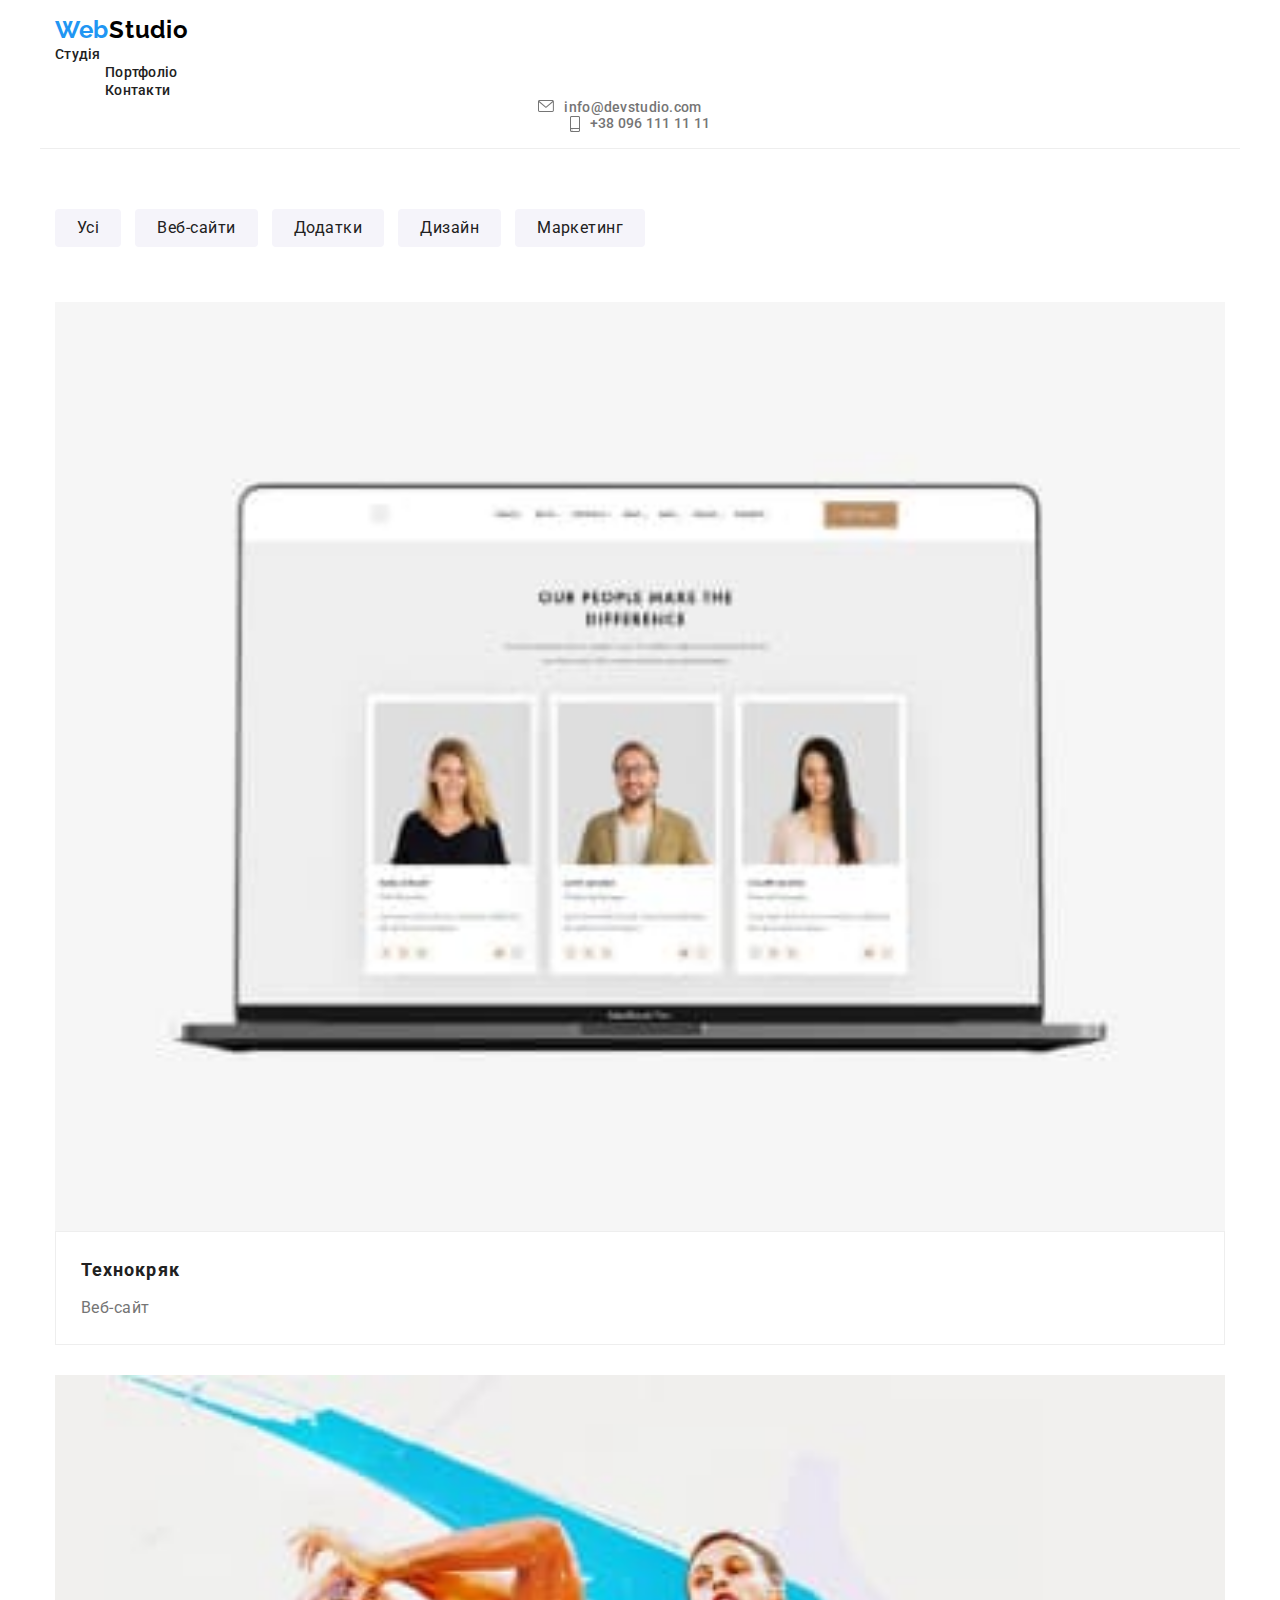
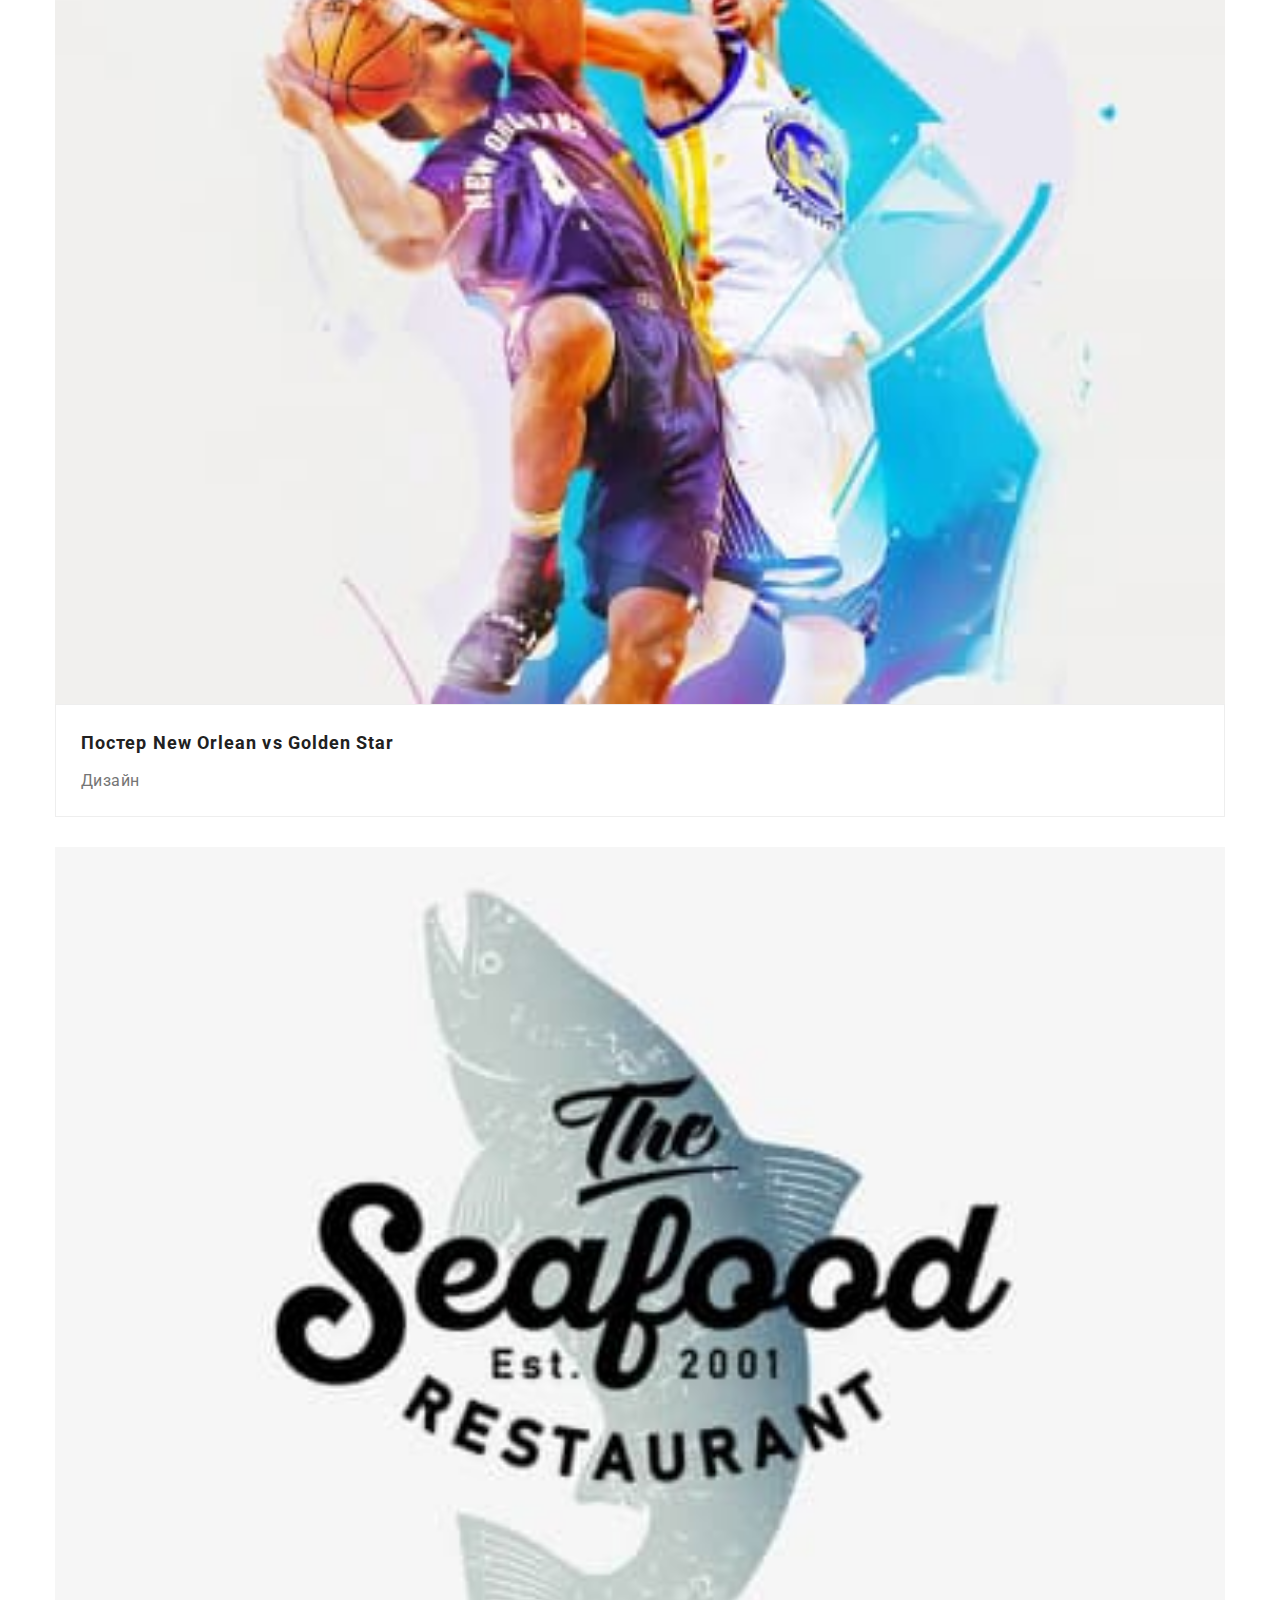
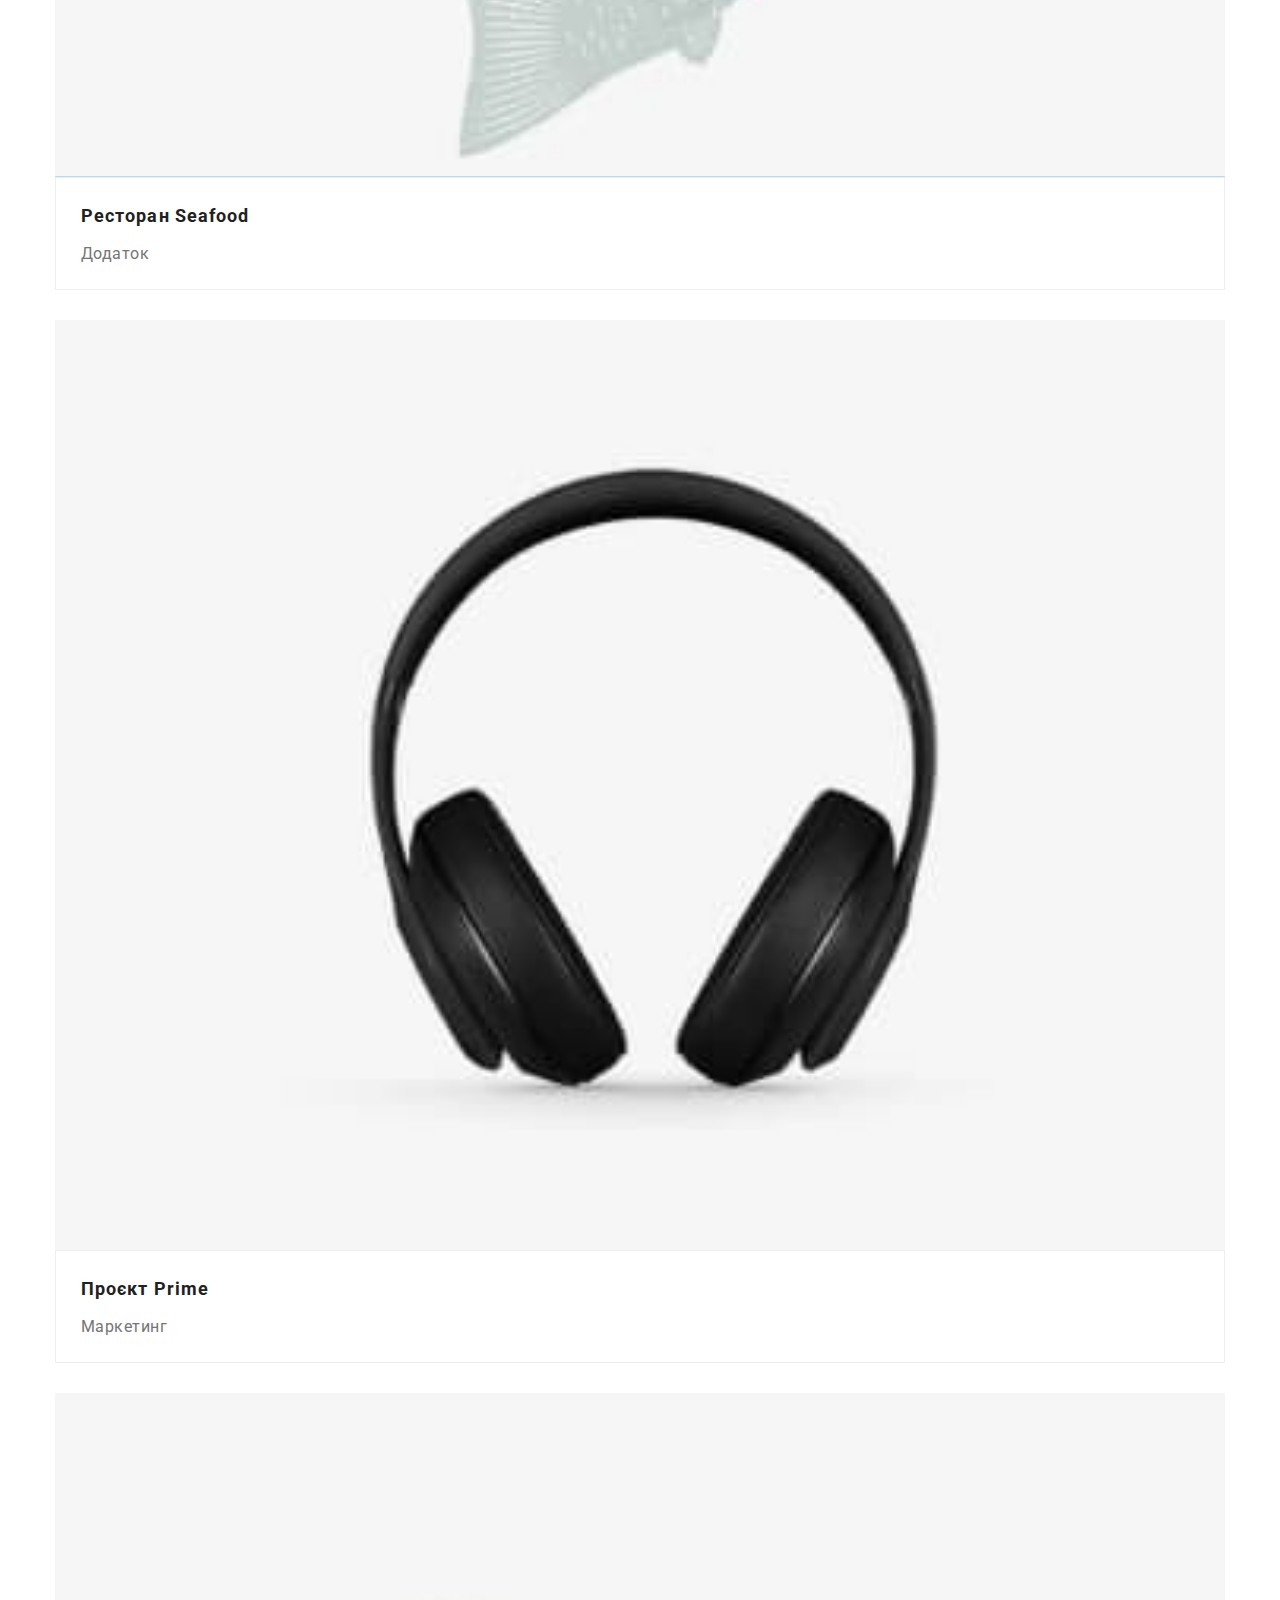
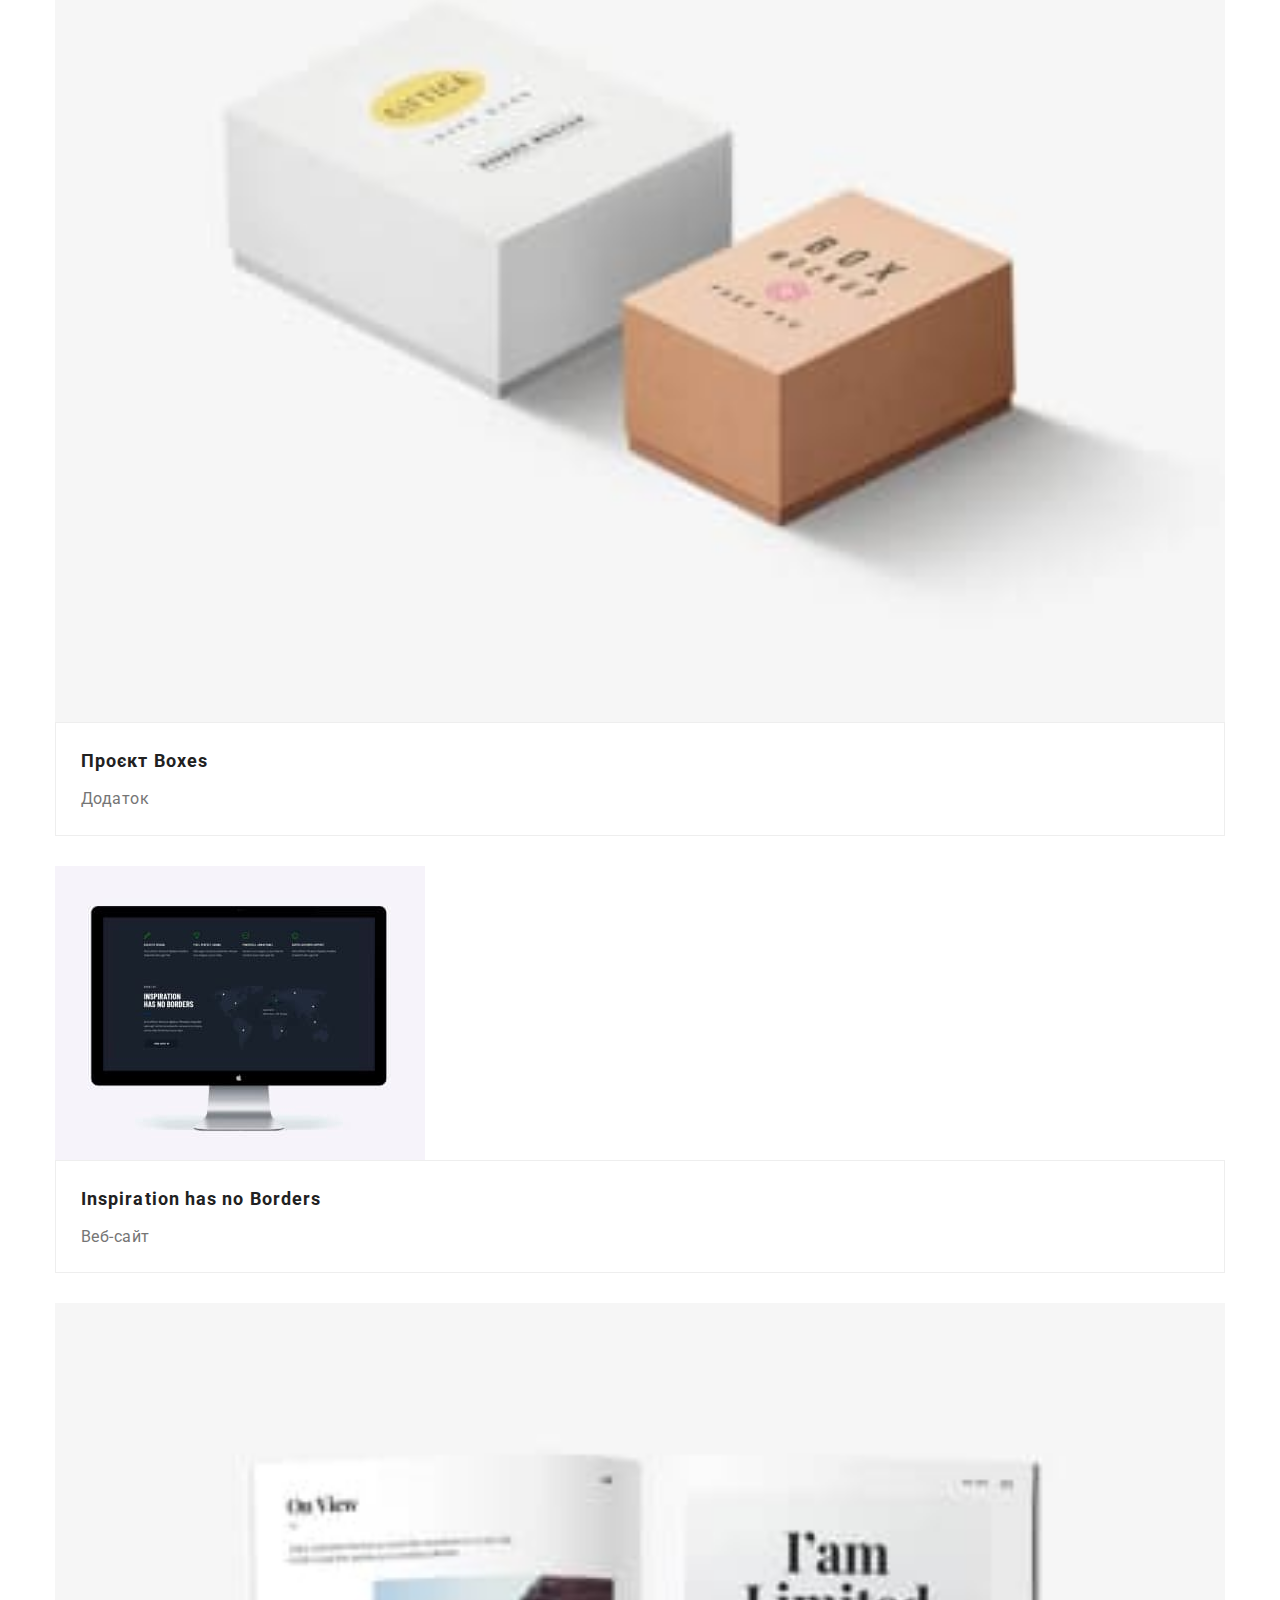
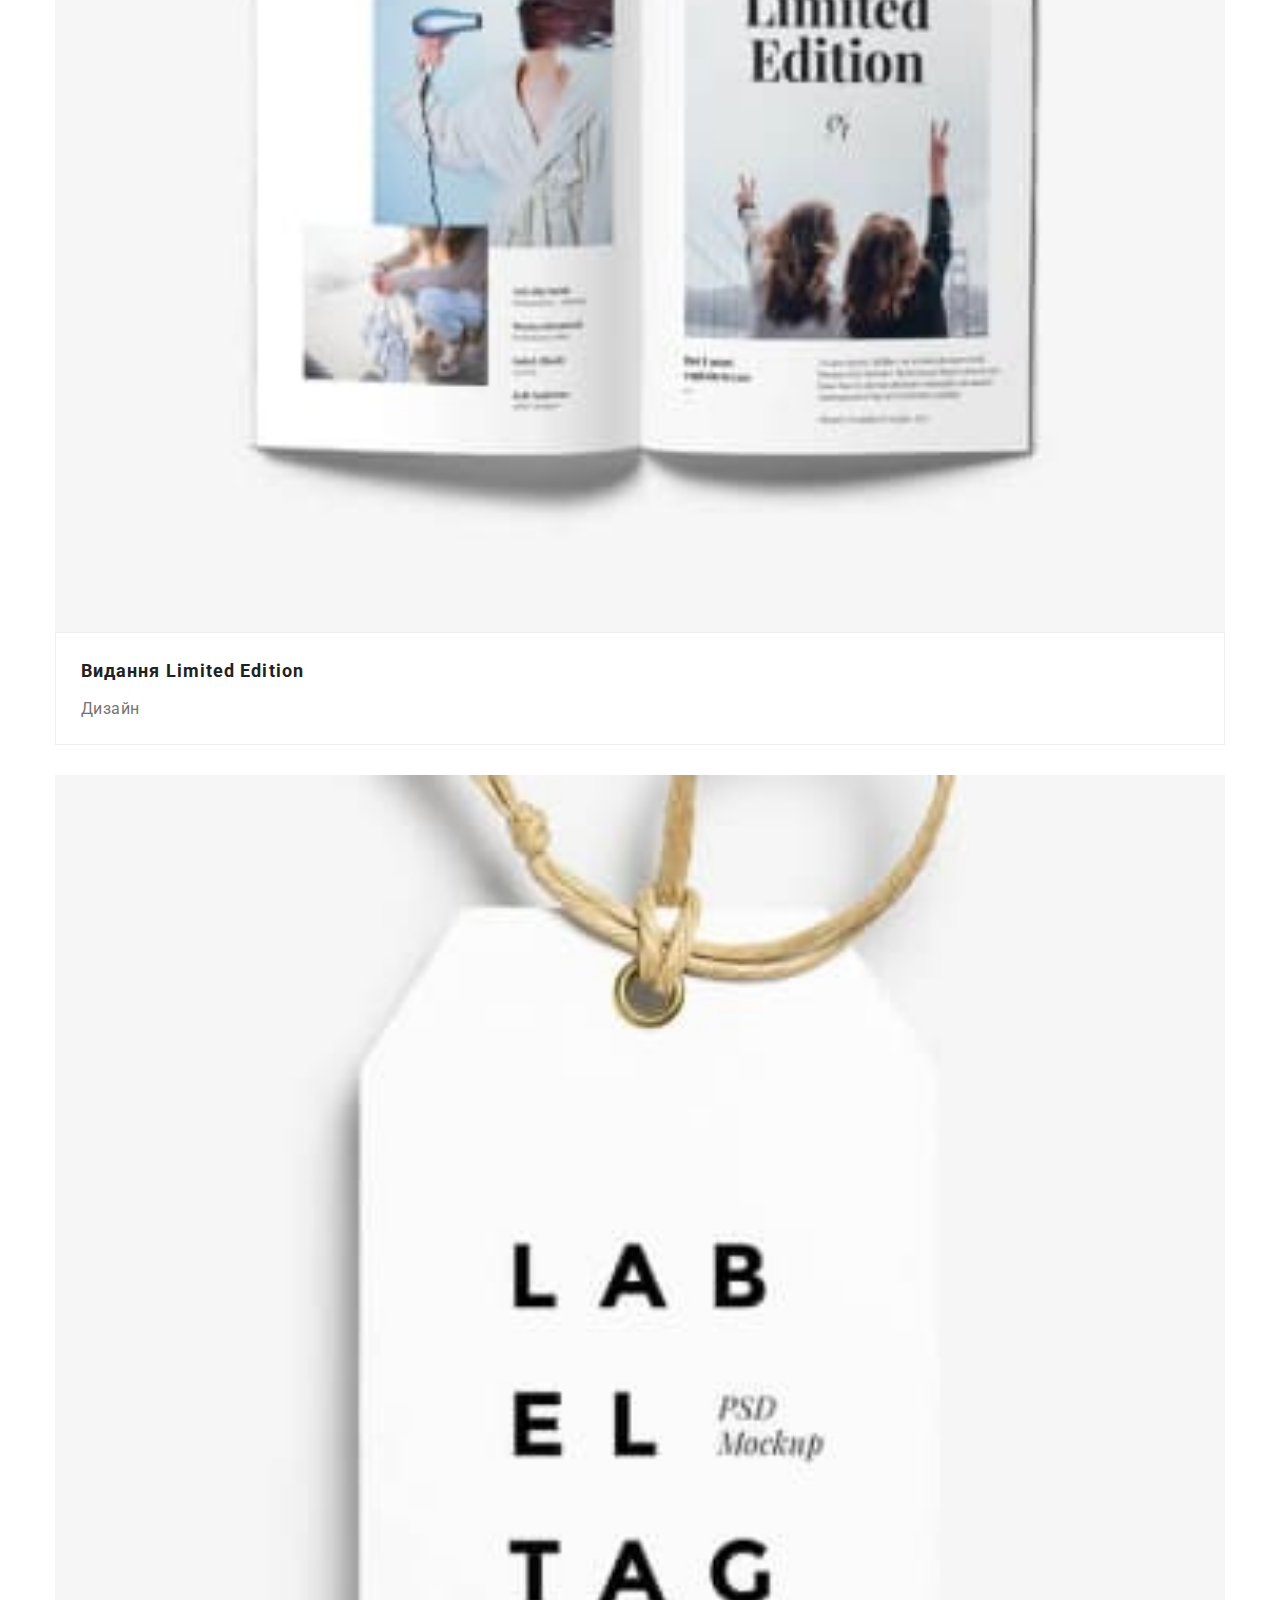
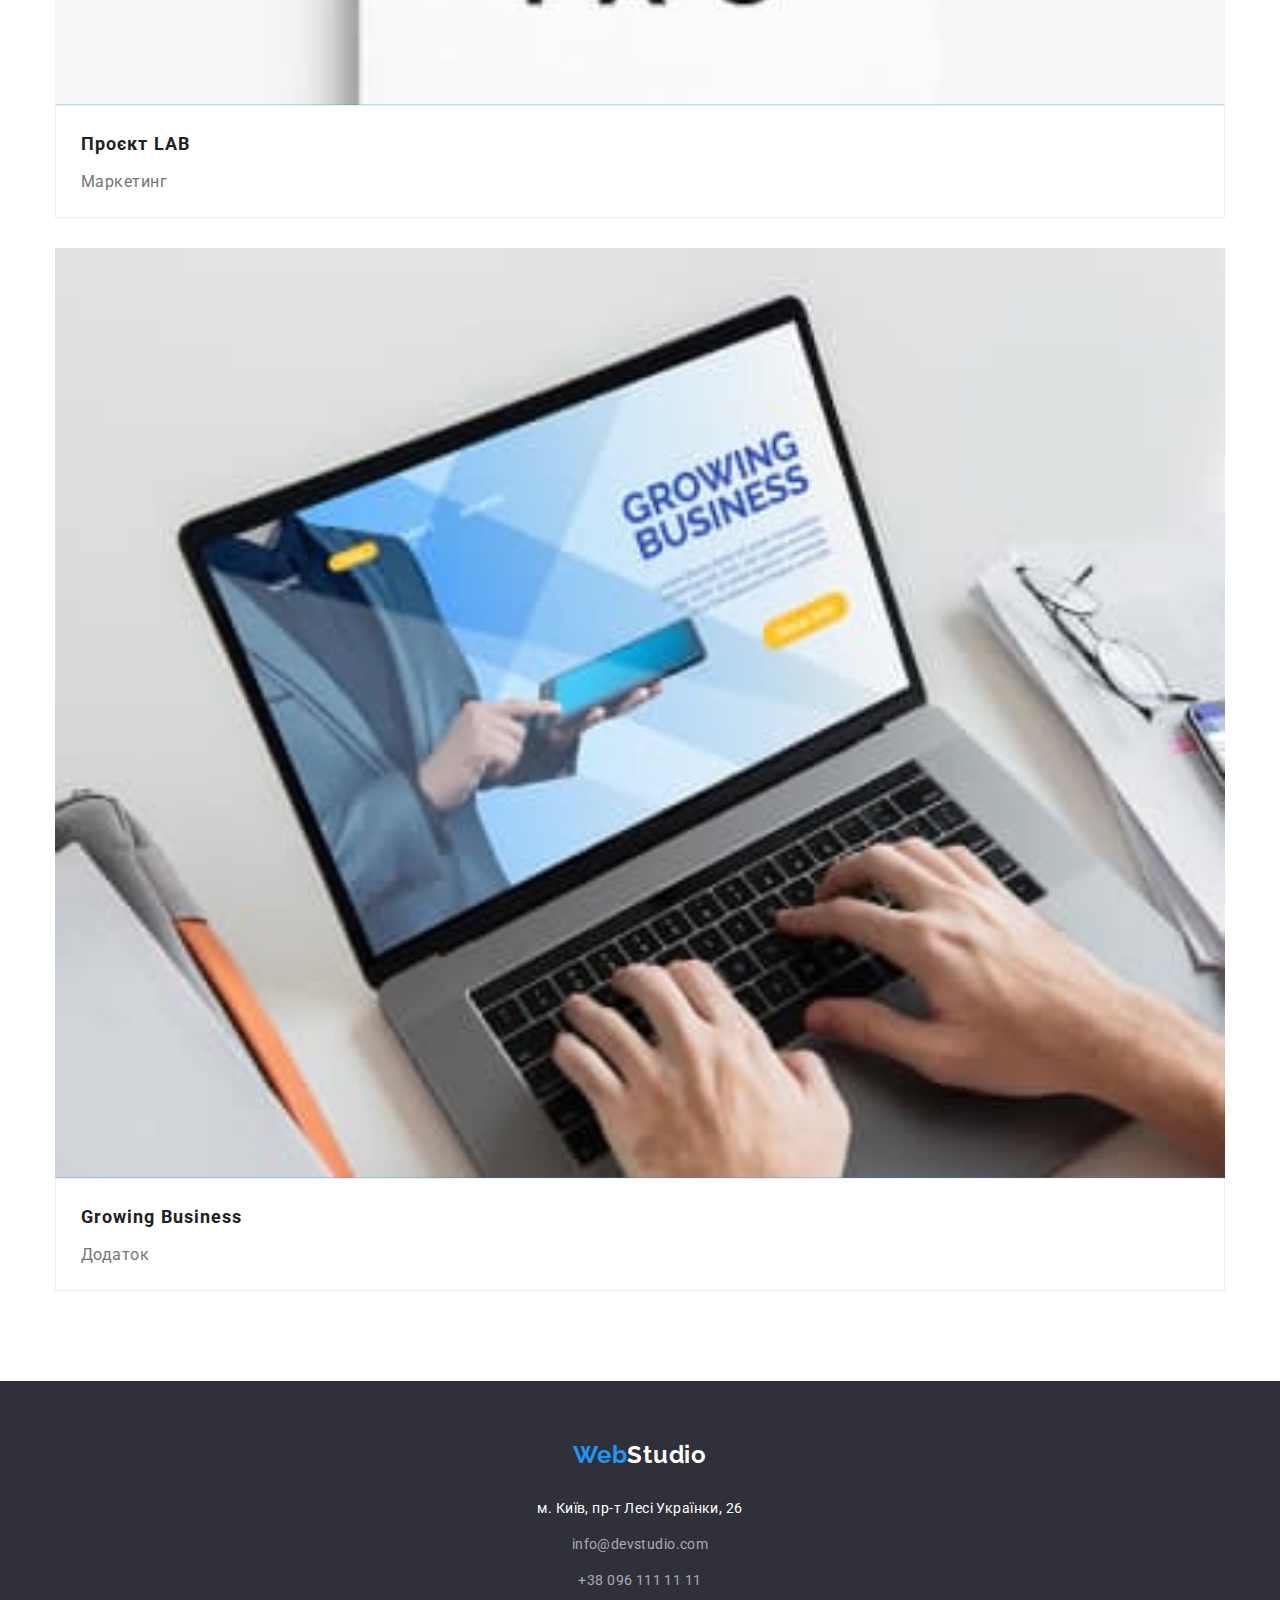
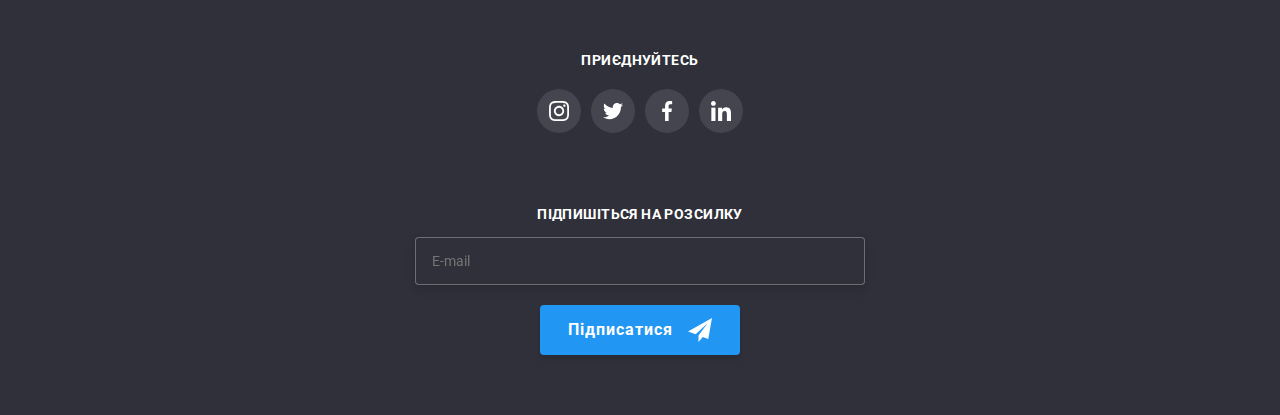
==== commit 4a9ce900: "gfd" ====
--- a/portfolio.html
+++ b/portfolio.html
@@ -105,7 +105,6 @@
             <button type="button" class="filter__button">Усі</button>
             <button type="button" class="filter__button">Веб-сайти</button>
             <button type="button" class="filter__button">Додатки</button>
-            <br />
             <button type="button" class="filter__button">Дизайн</button>
             <button type="button" class="filter__button">Маркетинг</button>
           </div>
@@ -116,7 +115,7 @@
                   <img
                     src="./images/portfolio/texnokrjak.jpg"
                     alt="лоп-топ"
-                    max-width="100%"
+                    width="100%"
                   />
                   <p class="card-works__modal-text">
                     Ресурс пропонує комплексні пропозиції з різним рівнем
@@ -136,7 +135,7 @@
                   <img
                     src="./images/portfolio/new-orlean-vs-golden-star.jpg"
                     alt="постер матчу новий орлєан проти золотої зірки"
-                    width="370"
+                    width="100%"
                   />
                   <p class="card-works__modal-text">
                     Ресурс пропонує комплексні пропозиції з різним рівнем
@@ -158,7 +157,7 @@
                   <img
                     src="./images/portfolio/seafood.jpg"
                     alt="логотип ресторану морскої їжи"
-                    width="370"
+                    width="100%"
                   />
                   <p class="card-works__modal-text">
                     Ресурс пропонує комплексні пропозиції з різним рівнем
@@ -178,7 +177,7 @@
                   <img
                     src="./images/portfolio/prime.jpg"
                     alt="навушники"
-                    width="370"
+                    width="100%"
                   />
                   <p class="card-works__modal-text">
                     Ресурс пропонує комплексні пропозиції з різним рівнем
@@ -198,7 +197,7 @@
                   <img
                     src="./images/portfolio/boxes.jpg"
                     alt="дві коробочки"
-                    width="370"
+                    width="100%"
                   />
                   <p class="card-works__modal-text">
                     Ресурс пропонує комплексні пропозиції з різним рівнем
@@ -238,7 +237,7 @@
                   <img
                     src="./images/portfolio/limited-edition.jpg"
                     alt="книжка"
-                    width="370"
+                    width="100%"
                   />
                   <p class="card-works__modal-text">
                     Ресурс пропонує комплексні пропозиції з різним рівнем
@@ -258,7 +257,7 @@
                   <img
                     src="./images/portfolio/lab.jpg"
                     alt="лейба лабораторії"
-                    width="370"
+                    width="100%"
                   />
                   <p class="card-works__modal-text">
                     Ресурс пропонує комплексні пропозиції з різним рівнем
@@ -278,7 +277,7 @@
                   <img
                     src="./images/portfolio/growing-business.jpg"
                     alt="хтось процює на лоп-топ"
-                    width="370"
+                    width="100%"
                   />
                   <p class="card-works__modal-text">
                     Ресурс пропонує комплексні пропозиції з різним рівнем
--- a/css/main.min.css
+++ b/css/main.min.css
@@ -1 +1 @@
-@import"https://fonts.googleapis.com/css2?family=Raleway:wght@700&family=Roboto:wght@400;500;700;900&display=swap";/*! modern-normalize v1.1.0 | MIT License | https://github.com/sindresorhus/modern-normalize */*,::after,::before{-webkit-box-sizing:border-box;box-sizing:border-box}html{-moz-tab-size:4;-o-tab-size:4;tab-size:4}html{line-height:1.15;-webkit-text-size-adjust:100%}body{margin:0}body{font-family:system-ui,-apple-system,"Segoe UI",Roboto,Helvetica,Arial,sans-serif,"Apple Color Emoji","Segoe UI Emoji"}hr{height:0;color:inherit}abbr[title]{-webkit-text-decoration:underline dotted;text-decoration:underline dotted}b,strong{font-weight:bolder}code,kbd,pre,samp{font-family:ui-monospace,SFMono-Regular,Consolas,"Liberation Mono",Menlo,monospace;font-size:1em}small{font-size:80%}sub,sup{font-size:75%;line-height:0;position:relative;vertical-align:baseline}sub{bottom:-0.25em}sup{top:-0.5em}table{text-indent:0;border-color:inherit}button,input,optgroup,select,textarea{font-family:inherit;font-size:100%;line-height:1.15;margin:0}button,select{text-transform:none}[type=button],[type=reset],[type=submit],button{-webkit-appearance:button;-moz-appearance:button;appearance:button}::-moz-focus-inner{border-style:none;padding:0}:-moz-focusring{outline:1px dotted ButtonText}:-moz-ui-invalid{box-shadow:none}legend{padding:0}progress{vertical-align:baseline}::-webkit-inner-spin-button,::-webkit-outer-spin-button{height:auto}[type=search]{-webkit-appearance:textfield;-moz-appearance:textfield;appearance:textfield;outline-offset:-2px}::-webkit-search-decoration{-webkit-appearance:none}::-webkit-file-upload-button{-webkit-appearance:button;font:inherit}summary{display:list-item}body{color:#212121;font-family:Roboto,sans-serif;background-color:#fff}img{display:block}.container{padding-left:15px;padding-right:15px;margin-left:auto;margin-right:auto;width:480px}@media screen and (min-width: 480px)and (max-width: 1200px){.container{width:480px}}@media screen and (min-width: 768px)and (max-width: 1200px){.container{width:768px}}@media screen and (min-width: 1200px){.container{width:1200px}}.visually-hidden{position:absolute;width:1px;height:1px;margin:-1px;border:0;padding:0;white-space:nowrap;-webkit-clip-path:inset(100%);clip-path:inset(100%);clip:rect(0 0 0 0);overflow:hidden}.modal-window__button,.mailing__button,.hero__button{min-width:200px;height:50px;background-color:#2196f3;-webkit-box-shadow:0px 4px 4px rgba(0,0,0,.15);box-shadow:0px 4px 4px rgba(0,0,0,.15);border-radius:4px;color:#fff;border:none;font-family:inherit;font-weight:700;font-size:16px;line-height:1.88;letter-spacing:.06em;-webkit-transition:background-color 250ms cubic-bezier(0.4, 0, 0.2, 1);transition:background-color 250ms cubic-bezier(0.4, 0, 0.2, 1)}.modal-window__button:hover,.mailing__button:hover,.hero__button:hover,.modal-window__button:focus,.mailing__button:focus,.hero__button:focus{background-color:#188ce8;cursor:pointer}.portfolio__cards,.social-modal,.contakts-modal,.navigator-modal-site,.join-box__list,.basement-address__list,.client,.social-contacts,.team-list,.work-list,.peculiarities-list,.topline__contakts,.navigator-site{margin-top:0px;margin-bottom:0px;padding-left:0px;list-style:none}.portfolio,.companies,.team,.our-work,.peculiarities{padding-top:60px;padding-bottom:60px}.join-box__networks,.social-contacts__networks{display:inline-block;width:44px;height:44px;border-radius:50%;padding:12px}.logo{color:#000;font-family:Raleway,sans-serif;font-weight:700;font-size:24px;line-height:1.19;letter-spacing:.03em;text-decoration:none}.logo__text{color:#2196f3}.topline{background-color:#fff;padding-top:16px;padding-bottom:16px;border-bottom:1px solid #eee;position:relative}.topline__navigator .logo{margin-right:95px}@media screen and (max-width: 767px){.navigator-site{display:none}}.topline__contakts{margin-left:auto}@media screen and (max-width: 767px){.topline__contakts{display:none}}.navigator-site__page{color:#212121;text-decoration:none;font-weight:500;font-size:14px;line-height:1.14;letter-spacing:.02em;-webkit-transition:color 250ms cubic-bezier(0.4, 0, 0.2, 1);transition:color 250ms cubic-bezier(0.4, 0, 0.2, 1)}.navigator-site__page:hover,.navigator-site__page:focus{color:#2196f3}.navigator-site__list{position:relative}.navigator-site .navigator-site__list+.navigator-site__list{margin-left:50px}.contakts-list__link{color:#757575;fill:currentColor;text-decoration:none;font-weight:500;font-size:14px;line-height:1.14;letter-spacing:.02em;display:-webkit-box;display:-ms-flexbox;display:flex;-webkit-box-pack:center;-ms-flex-pack:center;justify-content:center;-webkit-transition:color 250ms cubic-bezier(0.4, 0, 0.2, 1);transition:color 250ms cubic-bezier(0.4, 0, 0.2, 1)}.contakts-list__link:hover,.contakts-list__link:focus{color:#2196f3}.contakts-list__icon{display:inline-block;margin-right:10px}.contakts-list:not(:last-child){margin-right:40px}.contakts-list__menu{position:absolute;right:15px;top:15px}.contakts-list__menu:hover{fill:#2196f3}@media screen and (min-width: 768px){.contakts-list__menu{display:none}}.hero{padding-top:118px;padding-bottom:118px;color:#fff;background-image:-webkit-gradient(linear, left top, left bottom, from(rgba(47, 48, 58, 0.4)), to(rgba(47, 48, 58, 0.4))),url(../../images/background-hero/squosh/header-mobail-x-1.jpg);background-image:linear-gradient(rgba(47, 48, 58, 0.4), rgba(47, 48, 58, 0.4)),url(../../images/background-hero/squosh/header-mobail-x-1.jpg);background-size:cover;background-repeat:no-repeat;background-position:50% 50%;text-align:center;margin:0 auto;max-width:1600px}@media screen and (min-width: 768px){.hero{background-image:-webkit-gradient(linear, left top, left bottom, from(rgba(47, 48, 58, 0.4)), to(rgba(47, 48, 58, 0.4))),url(../../images/background-hero/squosh/header-tablet-x-1.jpg);background-image:linear-gradient(rgba(47, 48, 58, 0.4), rgba(47, 48, 58, 0.4)),url(../../images/background-hero/squosh/header-tablet-x-1.jpg)}}@media screen and (min-width: 1200px){.hero{padding-top:200px;padding-bottom:200px;background-image:-webkit-gradient(linear, left top, left bottom, from(rgba(47, 48, 58, 0.4)), to(rgba(47, 48, 58, 0.4))),url(../../images/background-hero/squosh/header-desktop-x-1.jpg);background-image:linear-gradient(rgba(47, 48, 58, 0.4), rgba(47, 48, 58, 0.4)),url(../../images/background-hero/squosh/header-desktop-x-1.jpg)}}.hero__header{font-weight:900;font-size:26px;line-height:1.36;letter-spacing:.06em;margin-bottom:30px;margin-top:0px}.peculiarities-list__point{-ms-flex-preferred-size:calc((100% - 90px)/4);flex-basis:calc((100% - 90px)/4)}.peculiarities-list .peculiarities-list__point:not(:last-child){margin-bottom:30px}.peculiarities-points__svg{background-color:#f5f4fa;padding-top:25px;padding-bottom:25px;text-align:center;margin-bottom:30px;border-radius:4px}.peculiarities-points__header{font-size:14px;line-height:1.14;letter-spacing:.03em;text-transform:uppercase;text-align:center;margin-top:0px;margin-bottom:10px}.peculiarities-points__text{color:#757575;letter-spacing:.03em;font-size:14px;line-height:1.71;margin-top:0px;margin-bottom:0px}.our-work{padding-top:0px}@media screen and (max-width: 1200px){.our-work{display:none}}.our-work__header{font-size:36px;line-height:1.17;text-align:center;letter-spacing:.03em;margin-top:0px;margin-bottom:50px}.work-list{display:-webkit-box;display:-ms-flexbox;display:flex}.work-list .work-list__imege:not(:last-child){margin-right:30px}.team{background-color:#f5f4fa;text-align:center}.team__header{font-size:36px;line-height:1.17;text-align:center;letter-spacing:.03em;margin-top:0px;margin-bottom:50px}.team-list__cards{-ms-flex-preferred-size:270px;flex-basis:270px;background-color:#fff;-webkit-box-shadow:0px 1px 3px rgba(0,0,0,.12),0px 1px 1px rgba(0,0,0,.14),0px 2px 1px rgba(0,0,0,.2);box-shadow:0px 1px 3px rgba(0,0,0,.12),0px 1px 1px rgba(0,0,0,.14),0px 2px 1px rgba(0,0,0,.2);border-radius:0px 0px 4px 4px}.team-list__cards:not(:first-child){margin-top:30px}.card-team__header{font-weight:500;font-size:16px;line-height:1.19;letter-spacing:.03em;margin-top:0px;margin-bottom:10px}.card-team__job-title{font-size:16px;line-height:1.19;margin-top:0px;margin-bottom:16px;color:#757575;letter-spacing:.03em}.card-team__text{padding-top:20px;padding-bottom:30px}.social-contacts{display:-webkit-box;display:-ms-flexbox;display:flex;-webkit-box-pack:center;-ms-flex-pack:center;justify-content:center}.social-contacts__blok:not(:last-child){margin-right:10px}.social-contacts__networks{fill:#afb1b8;-webkit-transition:background-color 250ms cubic-bezier(0.4, 0, 0.2, 1),fill 250ms cubic-bezier(0.4, 0, 0.2, 1);transition:background-color 250ms cubic-bezier(0.4, 0, 0.2, 1),fill 250ms cubic-bezier(0.4, 0, 0.2, 1)}.social-contacts__networks:hover,.social-contacts__networks:focus{background-color:#2196f3;fill:#fff}.teams-foto{width:450px}.companies__header{font-weight:700;font-size:28px;line-height:1.17;text-align:center;letter-spacing:.03em;margin-top:0px;margin-bottom:50px}.client{display:-webkit-box;display:-ms-flexbox;display:flex;-ms-flex-wrap:wrap;flex-wrap:wrap;-webkit-box-pack:justify;-ms-flex-pack:justify;justify-content:space-between;padding-left:0px}.client__blok:nth-child(n+3){margin-top:15px}.client__link{color:#afb1b8;width:210px;border:1px solid #afb1b8;border-radius:4px;padding:16px 52px;display:inline-block;-webkit-transition:color 250ms cubic-bezier(0.4, 0, 0.2, 1),border 250ms cubic-bezier(0.4, 0, 0.2, 1);transition:color 250ms cubic-bezier(0.4, 0, 0.2, 1),border 250ms cubic-bezier(0.4, 0, 0.2, 1)}.client__link:hover,.client__link:focus{color:#2196f3;border:1px solid #2196f3}.client__svg{fill:currentColor}.basement{background-color:#2f303a;padding-top:60px;padding-bottom:60px;color:#fff}.basement-content{display:-webkit-box;display:-ms-flexbox;display:flex;-webkit-box-orient:vertical;-webkit-box-direction:normal;-ms-flex-direction:column;flex-direction:column;-webkit-box-align:center;-ms-flex-align:center;align-items:center;-webkit-box-pack:center;-ms-flex-pack:center;justify-content:center}.basement-address{margin-bottom:60px;text-align:center}.basement-address__content{font-style:normal}.basement-address .logo{display:inline-block;color:#fff;margin-bottom:28px}.basement-address__text{margin-top:0px;margin-bottom:12px;font-size:14px;line-height:1.71;letter-spacing:.03em}.basement-address__list .basement-address__list-item+.basement-address__list-item{margin-top:12px}.basement-address__link{color:rgba(255,255,255,.6);font-weight:400;font-size:14px;line-height:1.71;letter-spacing:.03em;text-decoration:none;-webkit-transition:color 250ms cubic-bezier(0.4, 0, 0.2, 1);transition:color 250ms cubic-bezier(0.4, 0, 0.2, 1)}.basement-address__link:hover,.basement-address__link:focus{color:#2196f3}.join-box{margin-bottom:60px;text-align:center}.join-box__header{font-size:14px;line-height:1.14;letter-spacing:.03em;margin-top:0px;margin-bottom:20px}.join-box__list{display:-webkit-box;display:-ms-flexbox;display:flex}.join-box__networks{fill:#fff;background-color:rgba(255,255,255,.1019607843);-webkit-transition:background-color 250ms cubic-bezier(0.4, 0, 0.2, 1);transition:background-color 250ms cubic-bezier(0.4, 0, 0.2, 1)}.join-box__networks:hover,.join-box__networks:focus{background-color:#2196f3}.join-box__list-item:not(:first-child){margin-left:10px}.mailing{font-weight:700;font-size:14px;line-height:1.14;letter-spacing:.03em;text-align:center}.mailing__text{display:inline-block;margin-bottom:20px}.mailing__group{display:-webkit-box;display:-ms-flexbox;display:flex;-webkit-box-orient:vertical;-webkit-box-direction:normal;-ms-flex-direction:column;flex-direction:column}.mailing__input{width:450px;border:1px solid rgba(255,255,255,.3);-webkit-filter:drop-shadow(0px 4px 4px rgba(0, 0, 0, 0.15));filter:drop-shadow(0px 4px 4px rgba(0, 0, 0, 0.15));border-radius:4px;background-color:#2f303a;color:#fff;padding:15px 16px;outline:none;-webkit-transition:border 250ms cubic-bezier(0.4, 0, 0.2, 1);transition:border 250ms cubic-bezier(0.4, 0, 0.2, 1)}.mailing__input:focus{border:1px solid #2196f3}.mailing__button-group{margin-top:20px;position:relative;display:inline-block}.mailing__button{text-align:left;padding-left:28px}.mailing__send-svg{position:absolute;right:153px;top:13px}.modal{position:fixed;visibility:hidden;opacity:0}.is-hidden{position:fixed;top:0px;left:0px;width:100%;height:100%;background-color:rgba(0,0,0,.2);opacity:1;-webkit-transition:opacity 250ms cubic-bezier(0.4, 0, 0.2, 1);transition:opacity 250ms cubic-bezier(0.4, 0, 0.2, 1)}.modal-window{position:absolute;min-width:450px;min-height:281px;top:50%;left:50%;-webkit-transform:translate(-50%, -50%);transform:translate(-50%, -50%);-webkit-box-shadow:0px 1px 3px rgba(0,0,0,.12),0px 1px 1px rgba(0,0,0,.14),0px 2px 1px rgba(0,0,0,.2);box-shadow:0px 1px 3px rgba(0,0,0,.12),0px 1px 1px rgba(0,0,0,.14),0px 2px 1px rgba(0,0,0,.2);border-radius:4px;background-color:#fff}.modal-window__close{position:absolute;width:30px;height:30px;border-radius:50%;top:8px;right:8px;border:1px solid rgba(0,0,0,.1);text-align:center;font-size:18px;padding:6px 0;-webkit-transition:color 250ms cubic-bezier(0.4, 0, 0.2, 1);transition:color 250ms cubic-bezier(0.4, 0, 0.2, 1)}.modal-window__close:hover,.modal-window__close:focus{fill:#2196f3;cursor:pointer}.modal-window__text{margin-top:0px;margin-bottom:12px;font-weight:700;font-size:20px;line-height:1.15;text-align:center;letter-spacing:.03em}.modal-window__button{margin-left:auto;margin-right:auto;display:block}.modal-window__form{padding-top:40px;padding-left:41px;padding-right:39px;padding-bottom:40px}.user-input{display:-webkit-box;display:-ms-flexbox;display:flex;position:relative;-webkit-box-orient:vertical;-webkit-box-direction:normal;-ms-flex-direction:column;flex-direction:column;font-weight:400;font-size:12px;line-height:1.17;letter-spacing:.01em;color:#757575}.user-input+.user-input{margin-top:10px}.user-input__title{margin-bottom:4px}.user-input__input{padding-top:11px;padding-bottom:11px;padding-left:42px;border:1px solid rgba(33,33,33,.2);border-radius:4px;-webkit-transition:border 250ms cubic-bezier(0.4, 0, 0.2, 1);transition:border 250ms cubic-bezier(0.4, 0, 0.2, 1);outline:none}.user-input__input:focus{border:1px solid #2196f3}.user-input__svg{position:absolute;left:14px;bottom:11px;height:18px;color:#212121;fill:currentColor;-webkit-transition:color 250ms cubic-bezier(0.4, 0, 0.2, 1);transition:color 250ms cubic-bezier(0.4, 0, 0.2, 1)}.user-input__input:focus+.user-input__svg{color:#2196f3}.user-input__textarea{height:120px;resize:none;padding:14px 16px;border:1px solid rgba(33,33,33,.2);border-radius:4px;outline:none;-webkit-transition:border 250ms cubic-bezier(0.4, 0, 0.2, 1);transition:border 250ms cubic-bezier(0.4, 0, 0.2, 1)}.user-input__textarea::-webkit-input-placeholder{font-weight:400;font-size:12px;line-height:1.17;letter-spacing:.01em;color:rgba(117,117,117,.5)}.user-input__textarea::-moz-placeholder{font-weight:400;font-size:12px;line-height:1.17;letter-spacing:.01em;color:rgba(117,117,117,.5)}.user-input__textarea:-ms-input-placeholder{font-weight:400;font-size:12px;line-height:1.17;letter-spacing:.01em;color:rgba(117,117,117,.5)}.user-input__textarea::-ms-input-placeholder{font-weight:400;font-size:12px;line-height:1.17;letter-spacing:.01em;color:rgba(117,117,117,.5)}.user-input__textarea::placeholder{font-weight:400;font-size:12px;line-height:1.17;letter-spacing:.01em;color:rgba(117,117,117,.5)}.user-input__textarea:focus{border:1px solid #2196f3}.user-consent{position:relative;margin-top:20px;margin-bottom:30px;font-weight:400;font-size:12px;line-height:1.71;letter-spacing:.03em;color:#757575;padding-left:22px;display:-webkit-box;display:-ms-flexbox;display:flex;-webkit-box-align:center;-ms-flex-align:center;align-items:center}.user-consent__label:hover{cursor:pointer}.user-consent__link{color:#2196f3}.user-consent__input{-webkit-appearance:none;-moz-appearance:none;appearance:none;position:absolute}.user-consent__check-off{position:absolute;fill:#212121;top:50%;left:0px;-webkit-transform:translate(0%, -50%);transform:translate(0%, -50%);opacity:1;-webkit-transition:opacity 250ms cubic-bezier(0.4, 0, 0.2, 1);transition:opacity 250ms cubic-bezier(0.4, 0, 0.2, 1)}.user-consent__input:checked+.user-consent__check-off{opacity:0}.user-consent__check-svg{-webkit-transition:opacity 250ms cubic-bezier(0.4, 0, 0.2, 1);transition:opacity 250ms cubic-bezier(0.4, 0, 0.2, 1);position:absolute;opacity:0;top:50%;left:0px;-webkit-transform:translate(0%, -50%);transform:translate(0%, -50%);width:16px;height:15px;border-radius:2px}.user-consent__input:checked~.user-consent__check-svg{opacity:1}.head-modal{position:fixed;top:0px;left:0px;width:100%;height:100%;background-color:rgba(0,0,0,.2);opacity:1;-webkit-transition:opacity 250ms cubic-bezier(0.4, 0, 0.2, 1);transition:opacity 250ms cubic-bezier(0.4, 0, 0.2, 1);z-index:2}.head-modal--close{position:fixed;visibility:hidden;opacity:0}@media screen and (min-width: 768px){.head-modal{display:none}}.navigator-modal-site{margin-bottom:120px}.navigator-modal-site__page{text-decoration:none;font-weight:500;font-size:40px;line-height:1.8;letter-spacing:.02em;color:#212121}.navigator-modal-site__page:hover{color:#2196f3}.header-modal{position:absolute;top:50%;left:50%;-webkit-transform:translate(-50%, -50%);transform:translate(-50%, -50%);width:480px;background-color:#fff;padding:40px 48px}.header-modal__close{position:absolute;right:15px;top:10px}.header-modal__close:hover{fill:#2196f3}.contakts-modal__mail{display:inline-block;margin-bottom:64px;text-decoration:none;font-weight:500;font-size:24px;line-height:1.17;letter-spacing:.02em;color:#757575}.contakts-modal__tel{display:inline-block;margin-bottom:36px;text-decoration:none;font-weight:500;font-size:34px;line-height:40px;letter-spacing:.02em;color:#2196f3}.social-modal{display:-webkit-box;display:-ms-flexbox;display:flex;margin:0px -10px}.social-modal__networks{text-decoration:none;color:#2196f3;font-family:"Roboto";font-style:normal;font-weight:500;font-size:18px;line-height:1.2;letter-spacing:.02em}.social-modal__blok:not(:last-child){border-right:1px solid #eee}.social-modal__blok{padding:0px 10px}.portfolio__cards{-ms-flex-wrap:wrap;flex-wrap:wrap}.filter{margin-bottom:50px;display:-webkit-box;display:-ms-flexbox;display:flex;-ms-flex-wrap:wrap;flex-wrap:wrap}.filter__button{display:inline-block;color:#212121;font-weight:400;font-size:16px;line-height:1.63;letter-spacing:.03em;background-color:#f5f4fa;border-radius:4px;border:none;padding:6px 22px;cursor:pointer;-webkit-transition:background-color 250ms cubic-bezier(0.4, 0, 0.2, 1),color 250ms cubic-bezier(0.4, 0, 0.2, 1),-webkit-box-shadow 250ms cubic-bezier(0.4, 0, 0.2, 1);transition:background-color 250ms cubic-bezier(0.4, 0, 0.2, 1),color 250ms cubic-bezier(0.4, 0, 0.2, 1),-webkit-box-shadow 250ms cubic-bezier(0.4, 0, 0.2, 1);transition:background-color 250ms cubic-bezier(0.4, 0, 0.2, 1),color 250ms cubic-bezier(0.4, 0, 0.2, 1),box-shadow 250ms cubic-bezier(0.4, 0, 0.2, 1);transition:background-color 250ms cubic-bezier(0.4, 0, 0.2, 1),color 250ms cubic-bezier(0.4, 0, 0.2, 1),box-shadow 250ms cubic-bezier(0.4, 0, 0.2, 1),-webkit-box-shadow 250ms cubic-bezier(0.4, 0, 0.2, 1)}.filter__button:hover,.filter__button:focus{background-color:#2196f3;color:#fff;-webkit-box-shadow:0px 3px 1px rgba(0,0,0,.1),0px 1px 2px rgba(0,0,0,.08),0px 2px 2px rgba(0,0,0,.12);box-shadow:0px 3px 1px rgba(0,0,0,.1),0px 1px 2px rgba(0,0,0,.08),0px 2px 2px rgba(0,0,0,.12)}.filter__button:not(:first-child){margin-left:10px}.card-works{margin-right:30px;margin-bottom:30px;-ms-flex-preferred-size:calc((100% - 90px)/3);flex-basis:calc((100% - 90px)/3);-webkit-transition:-webkit-box-shadow 250ms cubic-bezier(0.4, 0, 0.2, 1);transition:-webkit-box-shadow 250ms cubic-bezier(0.4, 0, 0.2, 1);transition:box-shadow 250ms cubic-bezier(0.4, 0, 0.2, 1);transition:box-shadow 250ms cubic-bezier(0.4, 0, 0.2, 1), -webkit-box-shadow 250ms cubic-bezier(0.4, 0, 0.2, 1)}.card-works:nth-last-child(-n+3){margin-bottom:0px}.card-works:nth-child(3n){margin-right:0px}.card-works:hover,.card-works:focus{-webkit-box-shadow:0px 1px 1px rgba(0,0,0,.12),0px 4px 4px rgba(0,0,0,.06),1px 4px 6px rgba(0,0,0,.16);box-shadow:0px 1px 1px rgba(0,0,0,.12),0px 4px 4px rgba(0,0,0,.06),1px 4px 6px rgba(0,0,0,.16)}.card-works__link{text-decoration:none}.card-works__modal-box{position:relative;overflow:hidden}.card-works__modal-text{display:block;position:absolute;left:0px;top:0px;margin-top:0px;height:100%;padding-left:24px;padding-right:24px;padding-top:63px;padding-bottom:63px;background-color:rgba(33,150,243,.9);-webkit-transform:translateY(100%);transform:translateY(100%);-webkit-transition:-webkit-transform 250ms cubic-bezier(0.4, 0, 0.2, 1);transition:-webkit-transform 250ms cubic-bezier(0.4, 0, 0.2, 1);transition:transform 250ms cubic-bezier(0.4, 0, 0.2, 1);transition:transform 250ms cubic-bezier(0.4, 0, 0.2, 1), -webkit-transform 250ms cubic-bezier(0.4, 0, 0.2, 1);font-weight:400;font-size:18px;line-height:1.6;letter-spacing:.03em;color:#fff}.card-works:hover .card-works__modal-text{-webkit-transform:translateY(0);transform:translateY(0)}.card-works__content{padding-left:25px;padding-top:20px;padding-bottom:20px;padding-right:25px;background:#fff;border:1px solid #eee}.card-works__title{font-weight:700;font-size:18px;line-height:2;letter-spacing:.06em;color:#212121;margin-top:0px;margin-bottom:5px}.card-works__text{margin-top:0px;margin-bottom:0px;font-weight:400;font-size:16px;line-height:1.88;letter-spacing:.03em;color:#757575}/*# sourceMappingURL=main.min.css.map */+@import"https://fonts.googleapis.com/css2?family=Raleway:wght@700&family=Roboto:wght@400;500;700;900&display=swap";/*! modern-normalize v1.1.0 | MIT License | https://github.com/sindresorhus/modern-normalize */*,::after,::before{-webkit-box-sizing:border-box;box-sizing:border-box}html{-moz-tab-size:4;-o-tab-size:4;tab-size:4}html{line-height:1.15;-webkit-text-size-adjust:100%}body{margin:0}body{font-family:system-ui,-apple-system,"Segoe UI",Roboto,Helvetica,Arial,sans-serif,"Apple Color Emoji","Segoe UI Emoji"}hr{height:0;color:inherit}abbr[title]{-webkit-text-decoration:underline dotted;text-decoration:underline dotted}b,strong{font-weight:bolder}code,kbd,pre,samp{font-family:ui-monospace,SFMono-Regular,Consolas,"Liberation Mono",Menlo,monospace;font-size:1em}small{font-size:80%}sub,sup{font-size:75%;line-height:0;position:relative;vertical-align:baseline}sub{bottom:-0.25em}sup{top:-0.5em}table{text-indent:0;border-color:inherit}button,input,optgroup,select,textarea{font-family:inherit;font-size:100%;line-height:1.15;margin:0}button,select{text-transform:none}[type=button],[type=reset],[type=submit],button{-webkit-appearance:button;-moz-appearance:button;appearance:button}::-moz-focus-inner{border-style:none;padding:0}:-moz-focusring{outline:1px dotted ButtonText}:-moz-ui-invalid{box-shadow:none}legend{padding:0}progress{vertical-align:baseline}::-webkit-inner-spin-button,::-webkit-outer-spin-button{height:auto}[type=search]{-webkit-appearance:textfield;-moz-appearance:textfield;appearance:textfield;outline-offset:-2px}::-webkit-search-decoration{-webkit-appearance:none}::-webkit-file-upload-button{-webkit-appearance:button;font:inherit}summary{display:list-item}body{color:#212121;font-family:Roboto,sans-serif;background-color:#fff}img{display:block}.container{padding-left:15px;padding-right:15px;margin-left:auto;margin-right:auto;width:480px}@media screen and (min-width: 480px)and (max-width: 1200px){.container{width:480px}}@media screen and (min-width: 768px)and (max-width: 1200px){.container{width:768px}}@media screen and (min-width: 1200px){.container{width:1200px}}.visually-hidden{position:absolute;width:1px;height:1px;margin:-1px;border:0;padding:0;white-space:nowrap;-webkit-clip-path:inset(100%);clip-path:inset(100%);clip:rect(0 0 0 0);overflow:hidden}.modal-window__button,.mailing__button,.hero__button{min-width:200px;height:50px;background-color:#2196f3;-webkit-box-shadow:0px 4px 4px rgba(0,0,0,.15);box-shadow:0px 4px 4px rgba(0,0,0,.15);border-radius:4px;color:#fff;border:none;font-family:inherit;font-weight:700;font-size:16px;line-height:1.88;letter-spacing:.06em;-webkit-transition:background-color 250ms cubic-bezier(0.4, 0, 0.2, 1);transition:background-color 250ms cubic-bezier(0.4, 0, 0.2, 1)}.modal-window__button:hover,.mailing__button:hover,.hero__button:hover,.modal-window__button:focus,.mailing__button:focus,.hero__button:focus{background-color:#188ce8;cursor:pointer}.portfolio__cards,.social-modal,.contakts-modal,.navigator-modal-site,.join-box__list,.basement-address__list,.client,.social-contacts,.team-list,.work-list,.peculiarities-list,.topline__contakts,.navigator-site{margin-top:0px;margin-bottom:0px;padding-left:0px;list-style:none}.portfolio,.companies,.team,.our-work,.peculiarities{padding-top:60px;padding-bottom:60px}.join-box__networks,.social-contacts__networks{display:inline-block;width:44px;height:44px;border-radius:50%;padding:12px}.logo{color:#000;font-family:Raleway,sans-serif;font-weight:700;font-size:24px;line-height:1.19;letter-spacing:.03em;text-decoration:none}.logo__text{color:#2196f3}.topline{background-color:#fff;padding-top:16px;padding-bottom:16px;border-bottom:1px solid #eee;position:relative}.topline__navigator .logo{margin-right:95px}@media screen and (max-width: 767px){.navigator-site{display:none}}.topline__contakts{margin-left:auto}@media screen and (max-width: 767px){.topline__contakts{display:none}}.navigator-site__page{color:#212121;text-decoration:none;font-weight:500;font-size:14px;line-height:1.14;letter-spacing:.02em;-webkit-transition:color 250ms cubic-bezier(0.4, 0, 0.2, 1);transition:color 250ms cubic-bezier(0.4, 0, 0.2, 1)}.navigator-site__page:hover,.navigator-site__page:focus{color:#2196f3}.navigator-site__list{position:relative}.navigator-site .navigator-site__list+.navigator-site__list{margin-left:50px}.contakts-list__link{color:#757575;fill:currentColor;text-decoration:none;font-weight:500;font-size:14px;line-height:1.14;letter-spacing:.02em;display:-webkit-box;display:-ms-flexbox;display:flex;-webkit-box-pack:center;-ms-flex-pack:center;justify-content:center;-webkit-transition:color 250ms cubic-bezier(0.4, 0, 0.2, 1);transition:color 250ms cubic-bezier(0.4, 0, 0.2, 1)}.contakts-list__link:hover,.contakts-list__link:focus{color:#2196f3}.contakts-list__icon{display:inline-block;margin-right:10px}.contakts-list:not(:last-child){margin-right:40px}.contakts-list__menu{position:absolute;right:15px;top:15px}.contakts-list__menu:hover{fill:#2196f3}@media screen and (min-width: 768px){.contakts-list__menu{display:none}}.hero{padding-top:118px;padding-bottom:118px;color:#fff;background:-webkit-gradient(linear, left top, left bottom, from(rgba(47, 48, 58, 0.4)), to(rgba(47, 48, 58, 0.4))),url(../../images/background-hero/squosh/header-mobail-x-1.jpg);background:linear-gradient(rgba(47, 48, 58, 0.4), rgba(47, 48, 58, 0.4)),url(../../images/background-hero/squosh/header-mobail-x-1.jpg);background-size:cover;background-repeat:no-repeat;background-position:50% 50%;text-align:center;margin:0 auto;max-width:1600px}@media screen and (min-width: 768px)and (max-width: 1199px){.hero{background:-webkit-gradient(linear, left top, left bottom, from(rgba(47, 48, 58, 0.4)), to(rgba(47, 48, 58, 0.4))),url(../../images/background-hero/squosh/header-tablet-x-1.jpg);background:linear-gradient(rgba(47, 48, 58, 0.4), rgba(47, 48, 58, 0.4)),url(../../images/background-hero/squosh/header-tablet-x-1.jpg)}}@media screen and (min-width: 1200px){.hero{padding-top:200px;padding-bottom:200px;background:-webkit-gradient(linear, left top, left bottom, from(rgba(47, 48, 58, 0.4)), to(rgba(47, 48, 58, 0.4))),url(../../images/background-hero/squosh/header-desktop-x-1.jpg);background:linear-gradient(rgba(47, 48, 58, 0.4), rgba(47, 48, 58, 0.4)),url(../../images/background-hero/squosh/header-desktop-x-1.jpg)}}.hero__header{font-weight:900;font-size:26px;line-height:1.36;letter-spacing:.06em;margin-bottom:30px;margin-top:0px}.peculiarities-list__point{-ms-flex-preferred-size:calc((100% - 90px)/4);flex-basis:calc((100% - 90px)/4)}.peculiarities-list .peculiarities-list__point:not(:last-child){margin-bottom:30px}.peculiarities-points__svg{background-color:#f5f4fa;padding-top:25px;padding-bottom:25px;text-align:center;margin-bottom:30px;border-radius:4px}.peculiarities-points__header{font-size:14px;line-height:1.14;letter-spacing:.03em;text-transform:uppercase;text-align:center;margin-top:0px;margin-bottom:10px}.peculiarities-points__text{color:#757575;letter-spacing:.03em;font-size:14px;line-height:1.71;margin-top:0px;margin-bottom:0px}.our-work{padding-top:0px}@media screen and (max-width: 1200px){.our-work{display:none}}.our-work__header{font-size:36px;line-height:1.17;text-align:center;letter-spacing:.03em;margin-top:0px;margin-bottom:50px}.work-list{display:-webkit-box;display:-ms-flexbox;display:flex}.work-list .work-list__imege:not(:last-child){margin-right:30px}.team{background-color:#f5f4fa;text-align:center}.team__header{font-size:36px;line-height:1.17;text-align:center;letter-spacing:.03em;margin-top:0px;margin-bottom:50px}.team-list__cards{-ms-flex-preferred-size:270px;flex-basis:270px;background-color:#fff;-webkit-box-shadow:0px 1px 3px rgba(0,0,0,.12),0px 1px 1px rgba(0,0,0,.14),0px 2px 1px rgba(0,0,0,.2);box-shadow:0px 1px 3px rgba(0,0,0,.12),0px 1px 1px rgba(0,0,0,.14),0px 2px 1px rgba(0,0,0,.2);border-radius:0px 0px 4px 4px}.team-list__cards:not(:first-child){margin-top:30px}.card-team__header{font-weight:500;font-size:16px;line-height:1.19;letter-spacing:.03em;margin-top:0px;margin-bottom:10px}.card-team__job-title{font-size:16px;line-height:1.19;margin-top:0px;margin-bottom:16px;color:#757575;letter-spacing:.03em}.card-team__text{padding-top:20px;padding-bottom:30px}.social-contacts{display:-webkit-box;display:-ms-flexbox;display:flex;-webkit-box-pack:center;-ms-flex-pack:center;justify-content:center}.social-contacts__blok:not(:last-child){margin-right:10px}.social-contacts__networks{fill:#afb1b8;-webkit-transition:background-color 250ms cubic-bezier(0.4, 0, 0.2, 1),fill 250ms cubic-bezier(0.4, 0, 0.2, 1);transition:background-color 250ms cubic-bezier(0.4, 0, 0.2, 1),fill 250ms cubic-bezier(0.4, 0, 0.2, 1)}.social-contacts__networks:hover,.social-contacts__networks:focus{background-color:#2196f3;fill:#fff}.teams-foto{width:450px}.companies__header{font-weight:700;font-size:28px;line-height:1.17;text-align:center;letter-spacing:.03em;margin-top:0px;margin-bottom:50px}.client{display:-webkit-box;display:-ms-flexbox;display:flex;-ms-flex-wrap:wrap;flex-wrap:wrap;-webkit-box-pack:justify;-ms-flex-pack:justify;justify-content:space-between;padding-left:0px}.client__blok:nth-child(n+3){margin-top:15px}.client__link{color:#afb1b8;width:210px;border:1px solid #afb1b8;border-radius:4px;padding:16px 52px;display:inline-block;-webkit-transition:color 250ms cubic-bezier(0.4, 0, 0.2, 1),border 250ms cubic-bezier(0.4, 0, 0.2, 1);transition:color 250ms cubic-bezier(0.4, 0, 0.2, 1),border 250ms cubic-bezier(0.4, 0, 0.2, 1)}.client__link:hover,.client__link:focus{color:#2196f3;border:1px solid #2196f3}.client__svg{fill:currentColor}.basement{background-color:#2f303a;padding-top:60px;padding-bottom:60px;color:#fff}.basement-content{display:-webkit-box;display:-ms-flexbox;display:flex;-webkit-box-orient:vertical;-webkit-box-direction:normal;-ms-flex-direction:column;flex-direction:column;-webkit-box-align:center;-ms-flex-align:center;align-items:center;-webkit-box-pack:center;-ms-flex-pack:center;justify-content:center}.basement-address{margin-bottom:60px;text-align:center}.basement-address__content{font-style:normal}.basement-address .logo{display:inline-block;color:#fff;margin-bottom:28px}.basement-address__text{margin-top:0px;margin-bottom:12px;font-size:14px;line-height:1.71;letter-spacing:.03em}.basement-address__list .basement-address__list-item+.basement-address__list-item{margin-top:12px}.basement-address__link{color:rgba(255,255,255,.6);font-weight:400;font-size:14px;line-height:1.71;letter-spacing:.03em;text-decoration:none;-webkit-transition:color 250ms cubic-bezier(0.4, 0, 0.2, 1);transition:color 250ms cubic-bezier(0.4, 0, 0.2, 1)}.basement-address__link:hover,.basement-address__link:focus{color:#2196f3}.join-box{margin-bottom:60px;text-align:center}.join-box__header{font-size:14px;line-height:1.14;letter-spacing:.03em;margin-top:0px;margin-bottom:20px}.join-box__list{display:-webkit-box;display:-ms-flexbox;display:flex}.join-box__networks{fill:#fff;background-color:rgba(255,255,255,.1019607843);-webkit-transition:background-color 250ms cubic-bezier(0.4, 0, 0.2, 1);transition:background-color 250ms cubic-bezier(0.4, 0, 0.2, 1)}.join-box__networks:hover,.join-box__networks:focus{background-color:#2196f3}.join-box__list-item:not(:first-child){margin-left:10px}.mailing{font-weight:700;font-size:14px;line-height:1.14;letter-spacing:.03em;text-align:center}.mailing__text{display:inline-block;margin-bottom:20px}.mailing__group{display:-webkit-box;display:-ms-flexbox;display:flex;-webkit-box-orient:vertical;-webkit-box-direction:normal;-ms-flex-direction:column;flex-direction:column}.mailing__input{width:450px;border:1px solid rgba(255,255,255,.3);-webkit-filter:drop-shadow(0px 4px 4px rgba(0, 0, 0, 0.15));filter:drop-shadow(0px 4px 4px rgba(0, 0, 0, 0.15));border-radius:4px;background-color:#2f303a;color:#fff;padding:15px 16px;outline:none;-webkit-transition:border 250ms cubic-bezier(0.4, 0, 0.2, 1);transition:border 250ms cubic-bezier(0.4, 0, 0.2, 1)}.mailing__input:focus{border:1px solid #2196f3}.mailing__button-group{margin-top:20px;position:relative;display:inline-block}.mailing__button{text-align:left;padding-left:28px}.mailing__send-svg{position:absolute;right:153px;top:13px}.modal{position:fixed;visibility:hidden;opacity:0}.is-hidden{position:fixed;top:0px;left:0px;width:100%;height:100%;background-color:rgba(0,0,0,.2);opacity:1;-webkit-transition:opacity 250ms cubic-bezier(0.4, 0, 0.2, 1);transition:opacity 250ms cubic-bezier(0.4, 0, 0.2, 1)}.modal-window{position:absolute;min-width:450px;min-height:281px;top:50%;left:50%;-webkit-transform:translate(-50%, -50%);transform:translate(-50%, -50%);-webkit-box-shadow:0px 1px 3px rgba(0,0,0,.12),0px 1px 1px rgba(0,0,0,.14),0px 2px 1px rgba(0,0,0,.2);box-shadow:0px 1px 3px rgba(0,0,0,.12),0px 1px 1px rgba(0,0,0,.14),0px 2px 1px rgba(0,0,0,.2);border-radius:4px;background-color:#fff}.modal-window__close{position:absolute;width:30px;height:30px;border-radius:50%;top:8px;right:8px;border:1px solid rgba(0,0,0,.1);text-align:center;font-size:18px;padding:6px 0;-webkit-transition:color 250ms cubic-bezier(0.4, 0, 0.2, 1);transition:color 250ms cubic-bezier(0.4, 0, 0.2, 1)}.modal-window__close:hover,.modal-window__close:focus{fill:#2196f3;cursor:pointer}.modal-window__text{margin-top:0px;margin-bottom:12px;font-weight:700;font-size:20px;line-height:1.15;text-align:center;letter-spacing:.03em}.modal-window__button{margin-left:auto;margin-right:auto;display:block}.modal-window__form{padding-top:40px;padding-left:41px;padding-right:39px;padding-bottom:40px}.user-input{display:-webkit-box;display:-ms-flexbox;display:flex;position:relative;-webkit-box-orient:vertical;-webkit-box-direction:normal;-ms-flex-direction:column;flex-direction:column;font-weight:400;font-size:12px;line-height:1.17;letter-spacing:.01em;color:#757575}.user-input+.user-input{margin-top:10px}.user-input__title{margin-bottom:4px}.user-input__input{padding-top:11px;padding-bottom:11px;padding-left:42px;border:1px solid rgba(33,33,33,.2);border-radius:4px;-webkit-transition:border 250ms cubic-bezier(0.4, 0, 0.2, 1);transition:border 250ms cubic-bezier(0.4, 0, 0.2, 1);outline:none}.user-input__input:focus{border:1px solid #2196f3}.user-input__svg{position:absolute;left:14px;bottom:11px;height:18px;color:#212121;fill:currentColor;-webkit-transition:color 250ms cubic-bezier(0.4, 0, 0.2, 1);transition:color 250ms cubic-bezier(0.4, 0, 0.2, 1)}.user-input__input:focus+.user-input__svg{color:#2196f3}.user-input__textarea{height:120px;resize:none;padding:14px 16px;border:1px solid rgba(33,33,33,.2);border-radius:4px;outline:none;-webkit-transition:border 250ms cubic-bezier(0.4, 0, 0.2, 1);transition:border 250ms cubic-bezier(0.4, 0, 0.2, 1)}.user-input__textarea::-webkit-input-placeholder{font-weight:400;font-size:12px;line-height:1.17;letter-spacing:.01em;color:rgba(117,117,117,.5)}.user-input__textarea::-moz-placeholder{font-weight:400;font-size:12px;line-height:1.17;letter-spacing:.01em;color:rgba(117,117,117,.5)}.user-input__textarea:-ms-input-placeholder{font-weight:400;font-size:12px;line-height:1.17;letter-spacing:.01em;color:rgba(117,117,117,.5)}.user-input__textarea::-ms-input-placeholder{font-weight:400;font-size:12px;line-height:1.17;letter-spacing:.01em;color:rgba(117,117,117,.5)}.user-input__textarea::placeholder{font-weight:400;font-size:12px;line-height:1.17;letter-spacing:.01em;color:rgba(117,117,117,.5)}.user-input__textarea:focus{border:1px solid #2196f3}.user-consent{position:relative;margin-top:20px;margin-bottom:30px;font-weight:400;font-size:12px;line-height:1.71;letter-spacing:.03em;color:#757575;padding-left:22px;display:-webkit-box;display:-ms-flexbox;display:flex;-webkit-box-align:center;-ms-flex-align:center;align-items:center}.user-consent__label:hover{cursor:pointer}.user-consent__link{color:#2196f3}.user-consent__input{-webkit-appearance:none;-moz-appearance:none;appearance:none;position:absolute}.user-consent__check-off{position:absolute;fill:#212121;top:50%;left:0px;-webkit-transform:translate(0%, -50%);transform:translate(0%, -50%);opacity:1;-webkit-transition:opacity 250ms cubic-bezier(0.4, 0, 0.2, 1);transition:opacity 250ms cubic-bezier(0.4, 0, 0.2, 1)}.user-consent__input:checked+.user-consent__check-off{opacity:0}.user-consent__check-svg{-webkit-transition:opacity 250ms cubic-bezier(0.4, 0, 0.2, 1);transition:opacity 250ms cubic-bezier(0.4, 0, 0.2, 1);position:absolute;opacity:0;top:50%;left:0px;-webkit-transform:translate(0%, -50%);transform:translate(0%, -50%);width:16px;height:15px;border-radius:2px}.user-consent__input:checked~.user-consent__check-svg{opacity:1}.head-modal{position:fixed;top:0px;left:0px;width:100%;height:100%;background-color:rgba(0,0,0,.2);opacity:1;-webkit-transition:opacity 250ms cubic-bezier(0.4, 0, 0.2, 1);transition:opacity 250ms cubic-bezier(0.4, 0, 0.2, 1);z-index:2}.head-modal--close{position:fixed;visibility:hidden;opacity:0}@media screen and (min-width: 768px){.head-modal{display:none}}.navigator-modal-site{margin-bottom:120px}.navigator-modal-site__page{text-decoration:none;font-weight:500;font-size:40px;line-height:1.8;letter-spacing:.02em;color:#212121}.navigator-modal-site__page:hover{color:#2196f3}.header-modal{position:absolute;top:50%;left:50%;-webkit-transform:translate(-50%, -50%);transform:translate(-50%, -50%);width:480px;background-color:#fff;padding:40px 48px}.header-modal__close{position:absolute;right:15px;top:10px}.header-modal__close:hover{fill:#2196f3}.contakts-modal__mail{display:inline-block;margin-bottom:64px;text-decoration:none;font-weight:500;font-size:24px;line-height:1.17;letter-spacing:.02em;color:#757575}.contakts-modal__tel{display:inline-block;margin-bottom:36px;text-decoration:none;font-weight:500;font-size:34px;line-height:40px;letter-spacing:.02em;color:#2196f3}.social-modal{display:-webkit-box;display:-ms-flexbox;display:flex;margin:0px -10px}.social-modal__networks{text-decoration:none;color:#2196f3;font-family:"Roboto";font-style:normal;font-weight:500;font-size:18px;line-height:1.2;letter-spacing:.02em}.social-modal__blok:not(:last-child){border-right:1px solid #eee}.social-modal__blok{padding:0px 10px}.portfolio__cards{-ms-flex-wrap:wrap;flex-wrap:wrap}.filter{margin-bottom:40px}.filter__button{display:inline-block;color:#212121;font-weight:400;font-size:16px;line-height:1.63;letter-spacing:.03em;background-color:#f5f4fa;border-radius:4px;border:none;padding:6px 22px;cursor:pointer;-webkit-transition:background-color 250ms cubic-bezier(0.4, 0, 0.2, 1),color 250ms cubic-bezier(0.4, 0, 0.2, 1),-webkit-box-shadow 250ms cubic-bezier(0.4, 0, 0.2, 1);transition:background-color 250ms cubic-bezier(0.4, 0, 0.2, 1),color 250ms cubic-bezier(0.4, 0, 0.2, 1),-webkit-box-shadow 250ms cubic-bezier(0.4, 0, 0.2, 1);transition:background-color 250ms cubic-bezier(0.4, 0, 0.2, 1),color 250ms cubic-bezier(0.4, 0, 0.2, 1),box-shadow 250ms cubic-bezier(0.4, 0, 0.2, 1);transition:background-color 250ms cubic-bezier(0.4, 0, 0.2, 1),color 250ms cubic-bezier(0.4, 0, 0.2, 1),box-shadow 250ms cubic-bezier(0.4, 0, 0.2, 1),-webkit-box-shadow 250ms cubic-bezier(0.4, 0, 0.2, 1)}.filter__button:hover,.filter__button:focus{background-color:#2196f3;color:#fff;-webkit-box-shadow:0px 3px 1px rgba(0,0,0,.1),0px 1px 2px rgba(0,0,0,.08),0px 2px 2px rgba(0,0,0,.12);box-shadow:0px 3px 1px rgba(0,0,0,.1),0px 1px 2px rgba(0,0,0,.08),0px 2px 2px rgba(0,0,0,.12)}.filter__button:not(:last-child){margin-right:10px}.filter__button:not(:nth-child(n+4)){margin-bottom:15px}.card-works{margin-bottom:30px;-webkit-transition:-webkit-box-shadow 250ms cubic-bezier(0.4, 0, 0.2, 1);transition:-webkit-box-shadow 250ms cubic-bezier(0.4, 0, 0.2, 1);transition:box-shadow 250ms cubic-bezier(0.4, 0, 0.2, 1);transition:box-shadow 250ms cubic-bezier(0.4, 0, 0.2, 1), -webkit-box-shadow 250ms cubic-bezier(0.4, 0, 0.2, 1)}.card-works:hover,.card-works:focus{-webkit-box-shadow:0px 1px 1px rgba(0,0,0,.12),0px 4px 4px rgba(0,0,0,.06),1px 4px 6px rgba(0,0,0,.16);box-shadow:0px 1px 1px rgba(0,0,0,.12),0px 4px 4px rgba(0,0,0,.06),1px 4px 6px rgba(0,0,0,.16)}.card-works__link{text-decoration:none}.card-works__modal-box{position:relative;overflow:hidden}.card-works__modal-text{display:block;position:absolute;left:0px;top:0px;margin-top:0px;height:100%;padding-left:24px;padding-right:24px;padding-top:63px;padding-bottom:63px;background-color:rgba(33,150,243,.9);-webkit-transform:translateY(100%);transform:translateY(100%);-webkit-transition:-webkit-transform 250ms cubic-bezier(0.4, 0, 0.2, 1);transition:-webkit-transform 250ms cubic-bezier(0.4, 0, 0.2, 1);transition:transform 250ms cubic-bezier(0.4, 0, 0.2, 1);transition:transform 250ms cubic-bezier(0.4, 0, 0.2, 1), -webkit-transform 250ms cubic-bezier(0.4, 0, 0.2, 1);font-weight:400;font-size:18px;line-height:1.6;letter-spacing:.03em;color:#fff}.card-works:hover .card-works__modal-text{-webkit-transform:translateY(0);transform:translateY(0)}.card-works__content{padding-left:25px;padding-top:20px;padding-bottom:20px;padding-right:25px;background:#fff;border:1px solid #eee}.card-works__title{font-weight:700;font-size:18px;line-height:2;letter-spacing:.06em;color:#212121;margin-top:0px;margin-bottom:5px}.card-works__text{margin-top:0px;margin-bottom:0px;font-weight:400;font-size:16px;line-height:1.88;letter-spacing:.03em;color:#757575}/*# sourceMappingURL=main.min.css.map */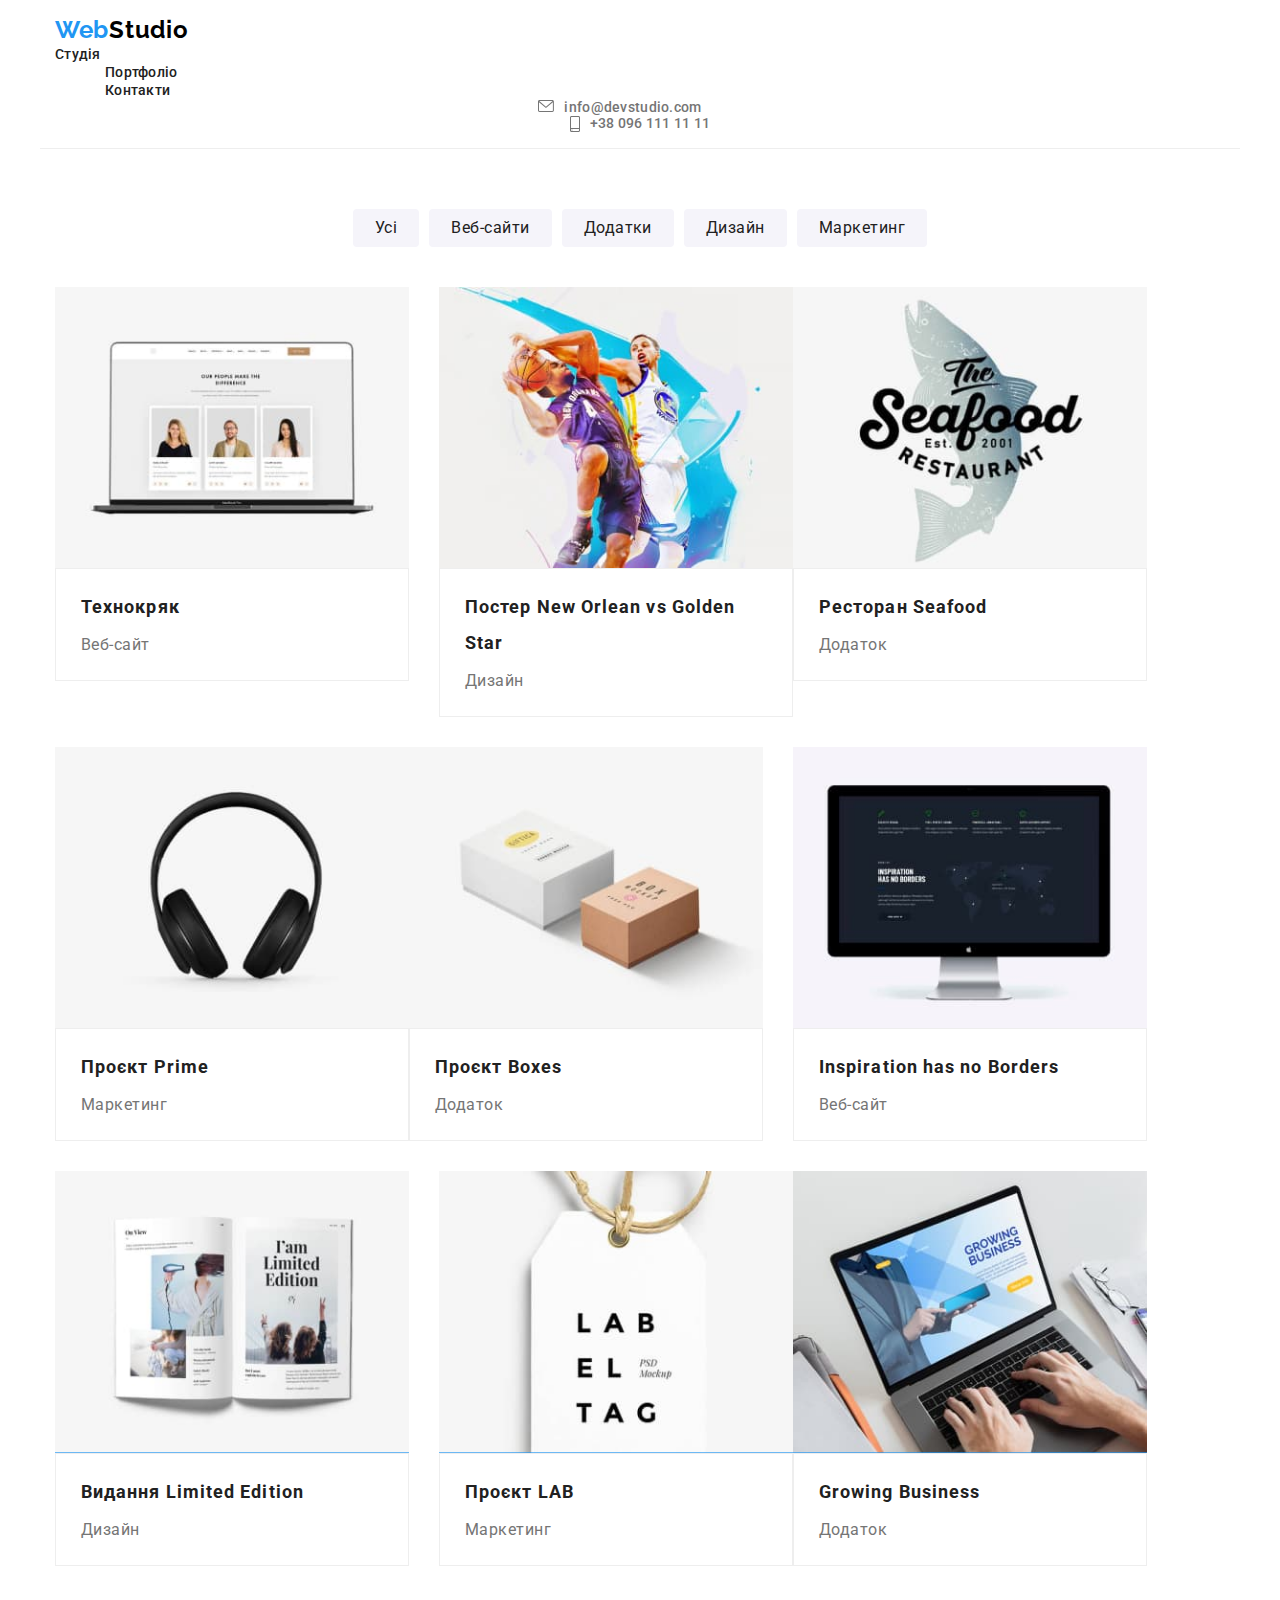
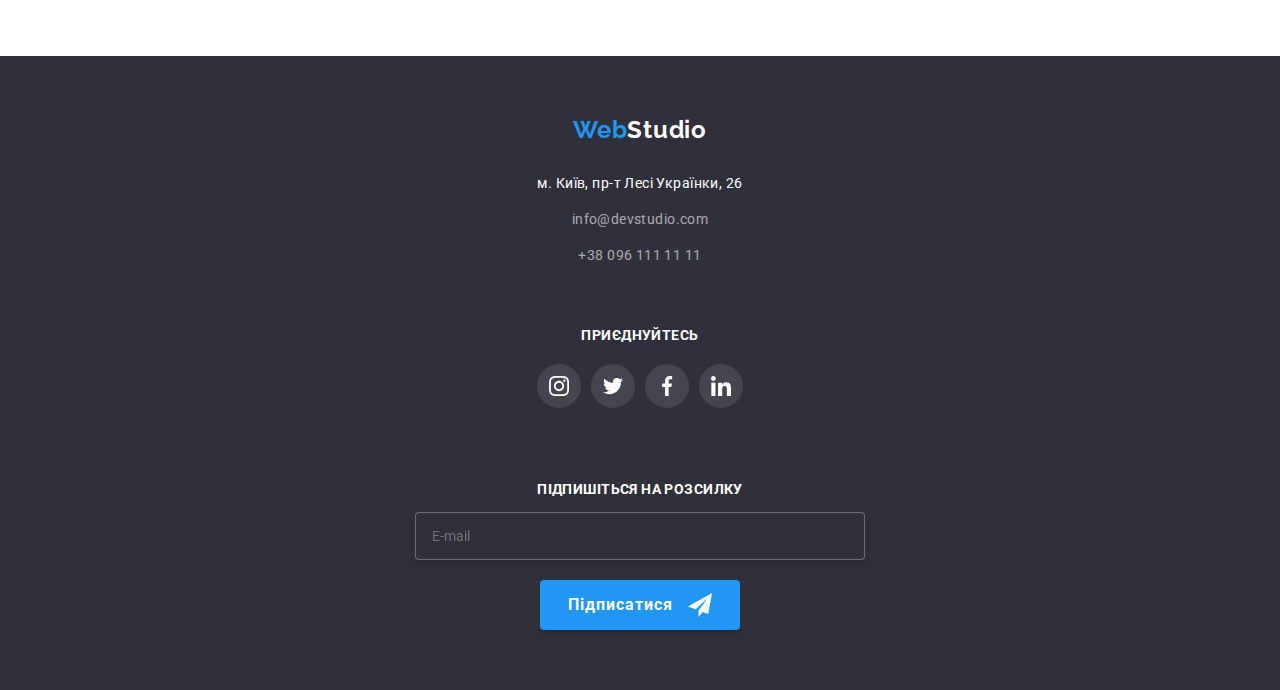
==== commit be59e1e1: "ffdd" ====
--- a/portfolio.html
+++ b/portfolio.html
@@ -217,7 +217,7 @@
                   <img
                     src="./images/portfolio/inspiration-has-no-borders.jpg"
                     alt="монітор"
-                    width="370"
+                    width="100%"
                   />
                   <p class="card-works__modal-text">
                     Ресурс пропонує комплексні пропозиції з різним рівнем
--- a/css/main.min.css
+++ b/css/main.min.css
@@ -1 +1 @@
-@import"https://fonts.googleapis.com/css2?family=Raleway:wght@700&family=Roboto:wght@400;500;700;900&display=swap";/*! modern-normalize v1.1.0 | MIT License | https://github.com/sindresorhus/modern-normalize */*,::after,::before{-webkit-box-sizing:border-box;box-sizing:border-box}html{-moz-tab-size:4;-o-tab-size:4;tab-size:4}html{line-height:1.15;-webkit-text-size-adjust:100%}body{margin:0}body{font-family:system-ui,-apple-system,"Segoe UI",Roboto,Helvetica,Arial,sans-serif,"Apple Color Emoji","Segoe UI Emoji"}hr{height:0;color:inherit}abbr[title]{-webkit-text-decoration:underline dotted;text-decoration:underline dotted}b,strong{font-weight:bolder}code,kbd,pre,samp{font-family:ui-monospace,SFMono-Regular,Consolas,"Liberation Mono",Menlo,monospace;font-size:1em}small{font-size:80%}sub,sup{font-size:75%;line-height:0;position:relative;vertical-align:baseline}sub{bottom:-0.25em}sup{top:-0.5em}table{text-indent:0;border-color:inherit}button,input,optgroup,select,textarea{font-family:inherit;font-size:100%;line-height:1.15;margin:0}button,select{text-transform:none}[type=button],[type=reset],[type=submit],button{-webkit-appearance:button;-moz-appearance:button;appearance:button}::-moz-focus-inner{border-style:none;padding:0}:-moz-focusring{outline:1px dotted ButtonText}:-moz-ui-invalid{box-shadow:none}legend{padding:0}progress{vertical-align:baseline}::-webkit-inner-spin-button,::-webkit-outer-spin-button{height:auto}[type=search]{-webkit-appearance:textfield;-moz-appearance:textfield;appearance:textfield;outline-offset:-2px}::-webkit-search-decoration{-webkit-appearance:none}::-webkit-file-upload-button{-webkit-appearance:button;font:inherit}summary{display:list-item}body{color:#212121;font-family:Roboto,sans-serif;background-color:#fff}img{display:block}.container{padding-left:15px;padding-right:15px;margin-left:auto;margin-right:auto;width:480px}@media screen and (min-width: 480px)and (max-width: 1200px){.container{width:480px}}@media screen and (min-width: 768px)and (max-width: 1200px){.container{width:768px}}@media screen and (min-width: 1200px){.container{width:1200px}}.visually-hidden{position:absolute;width:1px;height:1px;margin:-1px;border:0;padding:0;white-space:nowrap;-webkit-clip-path:inset(100%);clip-path:inset(100%);clip:rect(0 0 0 0);overflow:hidden}.modal-window__button,.mailing__button,.hero__button{min-width:200px;height:50px;background-color:#2196f3;-webkit-box-shadow:0px 4px 4px rgba(0,0,0,.15);box-shadow:0px 4px 4px rgba(0,0,0,.15);border-radius:4px;color:#fff;border:none;font-family:inherit;font-weight:700;font-size:16px;line-height:1.88;letter-spacing:.06em;-webkit-transition:background-color 250ms cubic-bezier(0.4, 0, 0.2, 1);transition:background-color 250ms cubic-bezier(0.4, 0, 0.2, 1)}.modal-window__button:hover,.mailing__button:hover,.hero__button:hover,.modal-window__button:focus,.mailing__button:focus,.hero__button:focus{background-color:#188ce8;cursor:pointer}.portfolio__cards,.social-modal,.contakts-modal,.navigator-modal-site,.join-box__list,.basement-address__list,.client,.social-contacts,.team-list,.work-list,.peculiarities-list,.topline__contakts,.navigator-site{margin-top:0px;margin-bottom:0px;padding-left:0px;list-style:none}.portfolio,.companies,.team,.our-work,.peculiarities{padding-top:60px;padding-bottom:60px}.join-box__networks,.social-contacts__networks{display:inline-block;width:44px;height:44px;border-radius:50%;padding:12px}.logo{color:#000;font-family:Raleway,sans-serif;font-weight:700;font-size:24px;line-height:1.19;letter-spacing:.03em;text-decoration:none}.logo__text{color:#2196f3}.topline{background-color:#fff;padding-top:16px;padding-bottom:16px;border-bottom:1px solid #eee;position:relative}.topline__navigator .logo{margin-right:95px}@media screen and (max-width: 767px){.navigator-site{display:none}}.topline__contakts{margin-left:auto}@media screen and (max-width: 767px){.topline__contakts{display:none}}.navigator-site__page{color:#212121;text-decoration:none;font-weight:500;font-size:14px;line-height:1.14;letter-spacing:.02em;-webkit-transition:color 250ms cubic-bezier(0.4, 0, 0.2, 1);transition:color 250ms cubic-bezier(0.4, 0, 0.2, 1)}.navigator-site__page:hover,.navigator-site__page:focus{color:#2196f3}.navigator-site__list{position:relative}.navigator-site .navigator-site__list+.navigator-site__list{margin-left:50px}.contakts-list__link{color:#757575;fill:currentColor;text-decoration:none;font-weight:500;font-size:14px;line-height:1.14;letter-spacing:.02em;display:-webkit-box;display:-ms-flexbox;display:flex;-webkit-box-pack:center;-ms-flex-pack:center;justify-content:center;-webkit-transition:color 250ms cubic-bezier(0.4, 0, 0.2, 1);transition:color 250ms cubic-bezier(0.4, 0, 0.2, 1)}.contakts-list__link:hover,.contakts-list__link:focus{color:#2196f3}.contakts-list__icon{display:inline-block;margin-right:10px}.contakts-list:not(:last-child){margin-right:40px}.contakts-list__menu{position:absolute;right:15px;top:15px}.contakts-list__menu:hover{fill:#2196f3}@media screen and (min-width: 768px){.contakts-list__menu{display:none}}.hero{padding-top:118px;padding-bottom:118px;color:#fff;background:-webkit-gradient(linear, left top, left bottom, from(rgba(47, 48, 58, 0.4)), to(rgba(47, 48, 58, 0.4))),url(../../images/background-hero/squosh/header-mobail-x-1.jpg);background:linear-gradient(rgba(47, 48, 58, 0.4), rgba(47, 48, 58, 0.4)),url(../../images/background-hero/squosh/header-mobail-x-1.jpg);background-size:cover;background-repeat:no-repeat;background-position:50% 50%;text-align:center;margin:0 auto;max-width:1600px}@media screen and (min-width: 768px)and (max-width: 1199px){.hero{background:-webkit-gradient(linear, left top, left bottom, from(rgba(47, 48, 58, 0.4)), to(rgba(47, 48, 58, 0.4))),url(../../images/background-hero/squosh/header-tablet-x-1.jpg);background:linear-gradient(rgba(47, 48, 58, 0.4), rgba(47, 48, 58, 0.4)),url(../../images/background-hero/squosh/header-tablet-x-1.jpg)}}@media screen and (min-width: 1200px){.hero{padding-top:200px;padding-bottom:200px;background:-webkit-gradient(linear, left top, left bottom, from(rgba(47, 48, 58, 0.4)), to(rgba(47, 48, 58, 0.4))),url(../../images/background-hero/squosh/header-desktop-x-1.jpg);background:linear-gradient(rgba(47, 48, 58, 0.4), rgba(47, 48, 58, 0.4)),url(../../images/background-hero/squosh/header-desktop-x-1.jpg)}}.hero__header{font-weight:900;font-size:26px;line-height:1.36;letter-spacing:.06em;margin-bottom:30px;margin-top:0px}.peculiarities-list__point{-ms-flex-preferred-size:calc((100% - 90px)/4);flex-basis:calc((100% - 90px)/4)}.peculiarities-list .peculiarities-list__point:not(:last-child){margin-bottom:30px}.peculiarities-points__svg{background-color:#f5f4fa;padding-top:25px;padding-bottom:25px;text-align:center;margin-bottom:30px;border-radius:4px}.peculiarities-points__header{font-size:14px;line-height:1.14;letter-spacing:.03em;text-transform:uppercase;text-align:center;margin-top:0px;margin-bottom:10px}.peculiarities-points__text{color:#757575;letter-spacing:.03em;font-size:14px;line-height:1.71;margin-top:0px;margin-bottom:0px}.our-work{padding-top:0px}@media screen and (max-width: 1200px){.our-work{display:none}}.our-work__header{font-size:36px;line-height:1.17;text-align:center;letter-spacing:.03em;margin-top:0px;margin-bottom:50px}.work-list{display:-webkit-box;display:-ms-flexbox;display:flex}.work-list .work-list__imege:not(:last-child){margin-right:30px}.team{background-color:#f5f4fa;text-align:center}.team__header{font-size:36px;line-height:1.17;text-align:center;letter-spacing:.03em;margin-top:0px;margin-bottom:50px}.team-list__cards{-ms-flex-preferred-size:270px;flex-basis:270px;background-color:#fff;-webkit-box-shadow:0px 1px 3px rgba(0,0,0,.12),0px 1px 1px rgba(0,0,0,.14),0px 2px 1px rgba(0,0,0,.2);box-shadow:0px 1px 3px rgba(0,0,0,.12),0px 1px 1px rgba(0,0,0,.14),0px 2px 1px rgba(0,0,0,.2);border-radius:0px 0px 4px 4px}.team-list__cards:not(:first-child){margin-top:30px}.card-team__header{font-weight:500;font-size:16px;line-height:1.19;letter-spacing:.03em;margin-top:0px;margin-bottom:10px}.card-team__job-title{font-size:16px;line-height:1.19;margin-top:0px;margin-bottom:16px;color:#757575;letter-spacing:.03em}.card-team__text{padding-top:20px;padding-bottom:30px}.social-contacts{display:-webkit-box;display:-ms-flexbox;display:flex;-webkit-box-pack:center;-ms-flex-pack:center;justify-content:center}.social-contacts__blok:not(:last-child){margin-right:10px}.social-contacts__networks{fill:#afb1b8;-webkit-transition:background-color 250ms cubic-bezier(0.4, 0, 0.2, 1),fill 250ms cubic-bezier(0.4, 0, 0.2, 1);transition:background-color 250ms cubic-bezier(0.4, 0, 0.2, 1),fill 250ms cubic-bezier(0.4, 0, 0.2, 1)}.social-contacts__networks:hover,.social-contacts__networks:focus{background-color:#2196f3;fill:#fff}.teams-foto{width:450px}.companies__header{font-weight:700;font-size:28px;line-height:1.17;text-align:center;letter-spacing:.03em;margin-top:0px;margin-bottom:50px}.client{display:-webkit-box;display:-ms-flexbox;display:flex;-ms-flex-wrap:wrap;flex-wrap:wrap;-webkit-box-pack:justify;-ms-flex-pack:justify;justify-content:space-between;padding-left:0px}.client__blok:nth-child(n+3){margin-top:15px}.client__link{color:#afb1b8;width:210px;border:1px solid #afb1b8;border-radius:4px;padding:16px 52px;display:inline-block;-webkit-transition:color 250ms cubic-bezier(0.4, 0, 0.2, 1),border 250ms cubic-bezier(0.4, 0, 0.2, 1);transition:color 250ms cubic-bezier(0.4, 0, 0.2, 1),border 250ms cubic-bezier(0.4, 0, 0.2, 1)}.client__link:hover,.client__link:focus{color:#2196f3;border:1px solid #2196f3}.client__svg{fill:currentColor}.basement{background-color:#2f303a;padding-top:60px;padding-bottom:60px;color:#fff}.basement-content{display:-webkit-box;display:-ms-flexbox;display:flex;-webkit-box-orient:vertical;-webkit-box-direction:normal;-ms-flex-direction:column;flex-direction:column;-webkit-box-align:center;-ms-flex-align:center;align-items:center;-webkit-box-pack:center;-ms-flex-pack:center;justify-content:center}.basement-address{margin-bottom:60px;text-align:center}.basement-address__content{font-style:normal}.basement-address .logo{display:inline-block;color:#fff;margin-bottom:28px}.basement-address__text{margin-top:0px;margin-bottom:12px;font-size:14px;line-height:1.71;letter-spacing:.03em}.basement-address__list .basement-address__list-item+.basement-address__list-item{margin-top:12px}.basement-address__link{color:rgba(255,255,255,.6);font-weight:400;font-size:14px;line-height:1.71;letter-spacing:.03em;text-decoration:none;-webkit-transition:color 250ms cubic-bezier(0.4, 0, 0.2, 1);transition:color 250ms cubic-bezier(0.4, 0, 0.2, 1)}.basement-address__link:hover,.basement-address__link:focus{color:#2196f3}.join-box{margin-bottom:60px;text-align:center}.join-box__header{font-size:14px;line-height:1.14;letter-spacing:.03em;margin-top:0px;margin-bottom:20px}.join-box__list{display:-webkit-box;display:-ms-flexbox;display:flex}.join-box__networks{fill:#fff;background-color:rgba(255,255,255,.1019607843);-webkit-transition:background-color 250ms cubic-bezier(0.4, 0, 0.2, 1);transition:background-color 250ms cubic-bezier(0.4, 0, 0.2, 1)}.join-box__networks:hover,.join-box__networks:focus{background-color:#2196f3}.join-box__list-item:not(:first-child){margin-left:10px}.mailing{font-weight:700;font-size:14px;line-height:1.14;letter-spacing:.03em;text-align:center}.mailing__text{display:inline-block;margin-bottom:20px}.mailing__group{display:-webkit-box;display:-ms-flexbox;display:flex;-webkit-box-orient:vertical;-webkit-box-direction:normal;-ms-flex-direction:column;flex-direction:column}.mailing__input{width:450px;border:1px solid rgba(255,255,255,.3);-webkit-filter:drop-shadow(0px 4px 4px rgba(0, 0, 0, 0.15));filter:drop-shadow(0px 4px 4px rgba(0, 0, 0, 0.15));border-radius:4px;background-color:#2f303a;color:#fff;padding:15px 16px;outline:none;-webkit-transition:border 250ms cubic-bezier(0.4, 0, 0.2, 1);transition:border 250ms cubic-bezier(0.4, 0, 0.2, 1)}.mailing__input:focus{border:1px solid #2196f3}.mailing__button-group{margin-top:20px;position:relative;display:inline-block}.mailing__button{text-align:left;padding-left:28px}.mailing__send-svg{position:absolute;right:153px;top:13px}.modal{position:fixed;visibility:hidden;opacity:0}.is-hidden{position:fixed;top:0px;left:0px;width:100%;height:100%;background-color:rgba(0,0,0,.2);opacity:1;-webkit-transition:opacity 250ms cubic-bezier(0.4, 0, 0.2, 1);transition:opacity 250ms cubic-bezier(0.4, 0, 0.2, 1)}.modal-window{position:absolute;min-width:450px;min-height:281px;top:50%;left:50%;-webkit-transform:translate(-50%, -50%);transform:translate(-50%, -50%);-webkit-box-shadow:0px 1px 3px rgba(0,0,0,.12),0px 1px 1px rgba(0,0,0,.14),0px 2px 1px rgba(0,0,0,.2);box-shadow:0px 1px 3px rgba(0,0,0,.12),0px 1px 1px rgba(0,0,0,.14),0px 2px 1px rgba(0,0,0,.2);border-radius:4px;background-color:#fff}.modal-window__close{position:absolute;width:30px;height:30px;border-radius:50%;top:8px;right:8px;border:1px solid rgba(0,0,0,.1);text-align:center;font-size:18px;padding:6px 0;-webkit-transition:color 250ms cubic-bezier(0.4, 0, 0.2, 1);transition:color 250ms cubic-bezier(0.4, 0, 0.2, 1)}.modal-window__close:hover,.modal-window__close:focus{fill:#2196f3;cursor:pointer}.modal-window__text{margin-top:0px;margin-bottom:12px;font-weight:700;font-size:20px;line-height:1.15;text-align:center;letter-spacing:.03em}.modal-window__button{margin-left:auto;margin-right:auto;display:block}.modal-window__form{padding-top:40px;padding-left:41px;padding-right:39px;padding-bottom:40px}.user-input{display:-webkit-box;display:-ms-flexbox;display:flex;position:relative;-webkit-box-orient:vertical;-webkit-box-direction:normal;-ms-flex-direction:column;flex-direction:column;font-weight:400;font-size:12px;line-height:1.17;letter-spacing:.01em;color:#757575}.user-input+.user-input{margin-top:10px}.user-input__title{margin-bottom:4px}.user-input__input{padding-top:11px;padding-bottom:11px;padding-left:42px;border:1px solid rgba(33,33,33,.2);border-radius:4px;-webkit-transition:border 250ms cubic-bezier(0.4, 0, 0.2, 1);transition:border 250ms cubic-bezier(0.4, 0, 0.2, 1);outline:none}.user-input__input:focus{border:1px solid #2196f3}.user-input__svg{position:absolute;left:14px;bottom:11px;height:18px;color:#212121;fill:currentColor;-webkit-transition:color 250ms cubic-bezier(0.4, 0, 0.2, 1);transition:color 250ms cubic-bezier(0.4, 0, 0.2, 1)}.user-input__input:focus+.user-input__svg{color:#2196f3}.user-input__textarea{height:120px;resize:none;padding:14px 16px;border:1px solid rgba(33,33,33,.2);border-radius:4px;outline:none;-webkit-transition:border 250ms cubic-bezier(0.4, 0, 0.2, 1);transition:border 250ms cubic-bezier(0.4, 0, 0.2, 1)}.user-input__textarea::-webkit-input-placeholder{font-weight:400;font-size:12px;line-height:1.17;letter-spacing:.01em;color:rgba(117,117,117,.5)}.user-input__textarea::-moz-placeholder{font-weight:400;font-size:12px;line-height:1.17;letter-spacing:.01em;color:rgba(117,117,117,.5)}.user-input__textarea:-ms-input-placeholder{font-weight:400;font-size:12px;line-height:1.17;letter-spacing:.01em;color:rgba(117,117,117,.5)}.user-input__textarea::-ms-input-placeholder{font-weight:400;font-size:12px;line-height:1.17;letter-spacing:.01em;color:rgba(117,117,117,.5)}.user-input__textarea::placeholder{font-weight:400;font-size:12px;line-height:1.17;letter-spacing:.01em;color:rgba(117,117,117,.5)}.user-input__textarea:focus{border:1px solid #2196f3}.user-consent{position:relative;margin-top:20px;margin-bottom:30px;font-weight:400;font-size:12px;line-height:1.71;letter-spacing:.03em;color:#757575;padding-left:22px;display:-webkit-box;display:-ms-flexbox;display:flex;-webkit-box-align:center;-ms-flex-align:center;align-items:center}.user-consent__label:hover{cursor:pointer}.user-consent__link{color:#2196f3}.user-consent__input{-webkit-appearance:none;-moz-appearance:none;appearance:none;position:absolute}.user-consent__check-off{position:absolute;fill:#212121;top:50%;left:0px;-webkit-transform:translate(0%, -50%);transform:translate(0%, -50%);opacity:1;-webkit-transition:opacity 250ms cubic-bezier(0.4, 0, 0.2, 1);transition:opacity 250ms cubic-bezier(0.4, 0, 0.2, 1)}.user-consent__input:checked+.user-consent__check-off{opacity:0}.user-consent__check-svg{-webkit-transition:opacity 250ms cubic-bezier(0.4, 0, 0.2, 1);transition:opacity 250ms cubic-bezier(0.4, 0, 0.2, 1);position:absolute;opacity:0;top:50%;left:0px;-webkit-transform:translate(0%, -50%);transform:translate(0%, -50%);width:16px;height:15px;border-radius:2px}.user-consent__input:checked~.user-consent__check-svg{opacity:1}.head-modal{position:fixed;top:0px;left:0px;width:100%;height:100%;background-color:rgba(0,0,0,.2);opacity:1;-webkit-transition:opacity 250ms cubic-bezier(0.4, 0, 0.2, 1);transition:opacity 250ms cubic-bezier(0.4, 0, 0.2, 1);z-index:2}.head-modal--close{position:fixed;visibility:hidden;opacity:0}@media screen and (min-width: 768px){.head-modal{display:none}}.navigator-modal-site{margin-bottom:120px}.navigator-modal-site__page{text-decoration:none;font-weight:500;font-size:40px;line-height:1.8;letter-spacing:.02em;color:#212121}.navigator-modal-site__page:hover{color:#2196f3}.header-modal{position:absolute;top:50%;left:50%;-webkit-transform:translate(-50%, -50%);transform:translate(-50%, -50%);width:480px;background-color:#fff;padding:40px 48px}.header-modal__close{position:absolute;right:15px;top:10px}.header-modal__close:hover{fill:#2196f3}.contakts-modal__mail{display:inline-block;margin-bottom:64px;text-decoration:none;font-weight:500;font-size:24px;line-height:1.17;letter-spacing:.02em;color:#757575}.contakts-modal__tel{display:inline-block;margin-bottom:36px;text-decoration:none;font-weight:500;font-size:34px;line-height:40px;letter-spacing:.02em;color:#2196f3}.social-modal{display:-webkit-box;display:-ms-flexbox;display:flex;margin:0px -10px}.social-modal__networks{text-decoration:none;color:#2196f3;font-family:"Roboto";font-style:normal;font-weight:500;font-size:18px;line-height:1.2;letter-spacing:.02em}.social-modal__blok:not(:last-child){border-right:1px solid #eee}.social-modal__blok{padding:0px 10px}.portfolio__cards{-ms-flex-wrap:wrap;flex-wrap:wrap}.filter{margin-bottom:40px}.filter__button{display:inline-block;color:#212121;font-weight:400;font-size:16px;line-height:1.63;letter-spacing:.03em;background-color:#f5f4fa;border-radius:4px;border:none;padding:6px 22px;cursor:pointer;-webkit-transition:background-color 250ms cubic-bezier(0.4, 0, 0.2, 1),color 250ms cubic-bezier(0.4, 0, 0.2, 1),-webkit-box-shadow 250ms cubic-bezier(0.4, 0, 0.2, 1);transition:background-color 250ms cubic-bezier(0.4, 0, 0.2, 1),color 250ms cubic-bezier(0.4, 0, 0.2, 1),-webkit-box-shadow 250ms cubic-bezier(0.4, 0, 0.2, 1);transition:background-color 250ms cubic-bezier(0.4, 0, 0.2, 1),color 250ms cubic-bezier(0.4, 0, 0.2, 1),box-shadow 250ms cubic-bezier(0.4, 0, 0.2, 1);transition:background-color 250ms cubic-bezier(0.4, 0, 0.2, 1),color 250ms cubic-bezier(0.4, 0, 0.2, 1),box-shadow 250ms cubic-bezier(0.4, 0, 0.2, 1),-webkit-box-shadow 250ms cubic-bezier(0.4, 0, 0.2, 1)}.filter__button:hover,.filter__button:focus{background-color:#2196f3;color:#fff;-webkit-box-shadow:0px 3px 1px rgba(0,0,0,.1),0px 1px 2px rgba(0,0,0,.08),0px 2px 2px rgba(0,0,0,.12);box-shadow:0px 3px 1px rgba(0,0,0,.1),0px 1px 2px rgba(0,0,0,.08),0px 2px 2px rgba(0,0,0,.12)}.filter__button:not(:last-child){margin-right:10px}.filter__button:not(:nth-child(n+4)){margin-bottom:15px}.card-works{margin-bottom:30px;-webkit-transition:-webkit-box-shadow 250ms cubic-bezier(0.4, 0, 0.2, 1);transition:-webkit-box-shadow 250ms cubic-bezier(0.4, 0, 0.2, 1);transition:box-shadow 250ms cubic-bezier(0.4, 0, 0.2, 1);transition:box-shadow 250ms cubic-bezier(0.4, 0, 0.2, 1), -webkit-box-shadow 250ms cubic-bezier(0.4, 0, 0.2, 1)}.card-works:hover,.card-works:focus{-webkit-box-shadow:0px 1px 1px rgba(0,0,0,.12),0px 4px 4px rgba(0,0,0,.06),1px 4px 6px rgba(0,0,0,.16);box-shadow:0px 1px 1px rgba(0,0,0,.12),0px 4px 4px rgba(0,0,0,.06),1px 4px 6px rgba(0,0,0,.16)}.card-works__link{text-decoration:none}.card-works__modal-box{position:relative;overflow:hidden}.card-works__modal-text{display:block;position:absolute;left:0px;top:0px;margin-top:0px;height:100%;padding-left:24px;padding-right:24px;padding-top:63px;padding-bottom:63px;background-color:rgba(33,150,243,.9);-webkit-transform:translateY(100%);transform:translateY(100%);-webkit-transition:-webkit-transform 250ms cubic-bezier(0.4, 0, 0.2, 1);transition:-webkit-transform 250ms cubic-bezier(0.4, 0, 0.2, 1);transition:transform 250ms cubic-bezier(0.4, 0, 0.2, 1);transition:transform 250ms cubic-bezier(0.4, 0, 0.2, 1), -webkit-transform 250ms cubic-bezier(0.4, 0, 0.2, 1);font-weight:400;font-size:18px;line-height:1.6;letter-spacing:.03em;color:#fff}.card-works:hover .card-works__modal-text{-webkit-transform:translateY(0);transform:translateY(0)}.card-works__content{padding-left:25px;padding-top:20px;padding-bottom:20px;padding-right:25px;background:#fff;border:1px solid #eee}.card-works__title{font-weight:700;font-size:18px;line-height:2;letter-spacing:.06em;color:#212121;margin-top:0px;margin-bottom:5px}.card-works__text{margin-top:0px;margin-bottom:0px;font-weight:400;font-size:16px;line-height:1.88;letter-spacing:.03em;color:#757575}/*# sourceMappingURL=main.min.css.map */+@import"https://fonts.googleapis.com/css2?family=Raleway:wght@700&family=Roboto:wght@400;500;700;900&display=swap";/*! modern-normalize v1.1.0 | MIT License | https://github.com/sindresorhus/modern-normalize */*,::after,::before{-webkit-box-sizing:border-box;box-sizing:border-box}html{-moz-tab-size:4;-o-tab-size:4;tab-size:4}html{line-height:1.15;-webkit-text-size-adjust:100%}body{margin:0}body{font-family:system-ui,-apple-system,"Segoe UI",Roboto,Helvetica,Arial,sans-serif,"Apple Color Emoji","Segoe UI Emoji"}hr{height:0;color:inherit}abbr[title]{-webkit-text-decoration:underline dotted;text-decoration:underline dotted}b,strong{font-weight:bolder}code,kbd,pre,samp{font-family:ui-monospace,SFMono-Regular,Consolas,"Liberation Mono",Menlo,monospace;font-size:1em}small{font-size:80%}sub,sup{font-size:75%;line-height:0;position:relative;vertical-align:baseline}sub{bottom:-0.25em}sup{top:-0.5em}table{text-indent:0;border-color:inherit}button,input,optgroup,select,textarea{font-family:inherit;font-size:100%;line-height:1.15;margin:0}button,select{text-transform:none}[type=button],[type=reset],[type=submit],button{-webkit-appearance:button;-moz-appearance:button;appearance:button}::-moz-focus-inner{border-style:none;padding:0}:-moz-focusring{outline:1px dotted ButtonText}:-moz-ui-invalid{box-shadow:none}legend{padding:0}progress{vertical-align:baseline}::-webkit-inner-spin-button,::-webkit-outer-spin-button{height:auto}[type=search]{-webkit-appearance:textfield;-moz-appearance:textfield;appearance:textfield;outline-offset:-2px}::-webkit-search-decoration{-webkit-appearance:none}::-webkit-file-upload-button{-webkit-appearance:button;font:inherit}summary{display:list-item}body{color:#212121;font-family:Roboto,sans-serif;background-color:#fff}img{display:block}.container{padding-left:15px;padding-right:15px;margin-left:auto;margin-right:auto;width:480px}@media screen and (min-width: 480px)and (max-width: 1200px){.container{width:480px}}@media screen and (min-width: 768px)and (max-width: 1200px){.container{width:768px}}@media screen and (min-width: 1200px){.container{width:1200px}}.visually-hidden{position:absolute;width:1px;height:1px;margin:-1px;border:0;padding:0;white-space:nowrap;-webkit-clip-path:inset(100%);clip-path:inset(100%);clip:rect(0 0 0 0);overflow:hidden}.modal-window__button,.mailing__button,.hero__button{min-width:200px;height:50px;background-color:#2196f3;-webkit-box-shadow:0px 4px 4px rgba(0,0,0,.15);box-shadow:0px 4px 4px rgba(0,0,0,.15);border-radius:4px;color:#fff;border:none;font-family:inherit;font-weight:700;font-size:16px;line-height:1.88;letter-spacing:.06em;-webkit-transition:background-color 250ms cubic-bezier(0.4, 0, 0.2, 1);transition:background-color 250ms cubic-bezier(0.4, 0, 0.2, 1)}.modal-window__button:hover,.mailing__button:hover,.hero__button:hover,.modal-window__button:focus,.mailing__button:focus,.hero__button:focus{background-color:#188ce8;cursor:pointer}.portfolio__cards,.social-modal,.contakts-modal,.navigator-modal-site,.join-box__list,.basement-address__list,.client,.social-contacts,.team-list,.work-list,.peculiarities-list,.topline__contakts,.navigator-site{margin-top:0px;margin-bottom:0px;padding-left:0px;list-style:none}.portfolio,.companies,.team,.our-work,.peculiarities{padding-top:60px;padding-bottom:60px}.join-box__networks,.social-contacts__networks{display:inline-block;width:44px;height:44px;border-radius:50%;padding:12px}.logo{color:#000;font-family:Raleway,sans-serif;font-weight:700;font-size:24px;line-height:1.19;letter-spacing:.03em;text-decoration:none}.logo__text{color:#2196f3}.topline{background-color:#fff;padding-top:16px;padding-bottom:16px;border-bottom:1px solid #eee;position:relative}.topline__navigator .logo{margin-right:95px}@media screen and (max-width: 767px){.navigator-site{display:none}}.topline__contakts{margin-left:auto}@media screen and (max-width: 767px){.topline__contakts{display:none}}.navigator-site__page{color:#212121;text-decoration:none;font-weight:500;font-size:14px;line-height:1.14;letter-spacing:.02em;-webkit-transition:color 250ms cubic-bezier(0.4, 0, 0.2, 1);transition:color 250ms cubic-bezier(0.4, 0, 0.2, 1)}.navigator-site__page:hover,.navigator-site__page:focus{color:#2196f3}.navigator-site__list{position:relative}.navigator-site .navigator-site__list+.navigator-site__list{margin-left:50px}.contakts-list__link{color:#757575;fill:currentColor;text-decoration:none;font-weight:500;font-size:14px;line-height:1.14;letter-spacing:.02em;display:-webkit-box;display:-ms-flexbox;display:flex;-webkit-box-pack:center;-ms-flex-pack:center;justify-content:center;-webkit-transition:color 250ms cubic-bezier(0.4, 0, 0.2, 1);transition:color 250ms cubic-bezier(0.4, 0, 0.2, 1)}.contakts-list__link:hover,.contakts-list__link:focus{color:#2196f3}.contakts-list__icon{display:inline-block;margin-right:10px}.contakts-list:not(:last-child){margin-right:40px}.contakts-list__menu{position:absolute;right:15px;top:15px}.contakts-list__menu:hover{fill:#2196f3}@media screen and (min-width: 768px){.contakts-list__menu{display:none}}.hero{padding-top:118px;padding-bottom:118px;color:#fff;background:-webkit-gradient(linear, left top, left bottom, from(rgba(47, 48, 58, 0.4)), to(rgba(47, 48, 58, 0.4))),url(../../images/background-hero/squosh/header-mobail-x-1.jpg);background:linear-gradient(rgba(47, 48, 58, 0.4), rgba(47, 48, 58, 0.4)),url(../../images/background-hero/squosh/header-mobail-x-1.jpg);background-size:cover;background-repeat:no-repeat;background-position:50% 50%;text-align:center;margin:0 auto;max-width:1600px}@media screen and (min-width: 768px)and (max-width: 1199px){.hero{background:-webkit-gradient(linear, left top, left bottom, from(rgba(47, 48, 58, 0.4)), to(rgba(47, 48, 58, 0.4))),url(../../images/background-hero/squosh/header-tablet-x-1.jpg);background:linear-gradient(rgba(47, 48, 58, 0.4), rgba(47, 48, 58, 0.4)),url(../../images/background-hero/squosh/header-tablet-x-1.jpg)}}@media screen and (min-width: 1200px){.hero{padding-top:200px;padding-bottom:200px;background:-webkit-gradient(linear, left top, left bottom, from(rgba(47, 48, 58, 0.4)), to(rgba(47, 48, 58, 0.4))),url(../../images/background-hero/squosh/header-desktop-x-1.jpg);background:linear-gradient(rgba(47, 48, 58, 0.4), rgba(47, 48, 58, 0.4)),url(../../images/background-hero/squosh/header-desktop-x-1.jpg)}}.hero__header{font-weight:900;font-size:26px;line-height:1.36;letter-spacing:.06em;margin-bottom:30px;margin-top:0px}.peculiarities-list__point{-ms-flex-preferred-size:calc((100% - 90px)/4);flex-basis:calc((100% - 90px)/4)}.peculiarities-list .peculiarities-list__point:not(:last-child){margin-bottom:30px}.peculiarities-points__svg{background-color:#f5f4fa;padding-top:25px;padding-bottom:25px;text-align:center;margin-bottom:30px;border-radius:4px}.peculiarities-points__header{font-size:14px;line-height:1.14;letter-spacing:.03em;text-transform:uppercase;text-align:center;margin-top:0px;margin-bottom:10px}.peculiarities-points__text{color:#757575;letter-spacing:.03em;font-size:14px;line-height:1.71;margin-top:0px;margin-bottom:0px}.our-work{padding-top:0px}@media screen and (max-width: 1200px){.our-work{display:none}}.our-work__header{font-size:36px;line-height:1.17;text-align:center;letter-spacing:.03em;margin-top:0px;margin-bottom:50px}.work-list{display:-webkit-box;display:-ms-flexbox;display:flex}.work-list .work-list__imege:not(:last-child){margin-right:30px}.team{background-color:#f5f4fa;text-align:center}.team__header{font-size:36px;line-height:1.17;text-align:center;letter-spacing:.03em;margin-top:0px;margin-bottom:50px}.team-list__cards{-ms-flex-preferred-size:270px;flex-basis:270px;background-color:#fff;-webkit-box-shadow:0px 1px 3px rgba(0,0,0,.12),0px 1px 1px rgba(0,0,0,.14),0px 2px 1px rgba(0,0,0,.2);box-shadow:0px 1px 3px rgba(0,0,0,.12),0px 1px 1px rgba(0,0,0,.14),0px 2px 1px rgba(0,0,0,.2);border-radius:0px 0px 4px 4px}.team-list__cards:not(:first-child){margin-top:30px}.card-team__header{font-weight:500;font-size:16px;line-height:1.19;letter-spacing:.03em;margin-top:0px;margin-bottom:10px}.card-team__job-title{font-size:16px;line-height:1.19;margin-top:0px;margin-bottom:16px;color:#757575;letter-spacing:.03em}.card-team__text{padding-top:20px;padding-bottom:30px}.social-contacts{display:-webkit-box;display:-ms-flexbox;display:flex;-webkit-box-pack:center;-ms-flex-pack:center;justify-content:center}.social-contacts__blok:not(:last-child){margin-right:10px}.social-contacts__networks{fill:#afb1b8;-webkit-transition:background-color 250ms cubic-bezier(0.4, 0, 0.2, 1),fill 250ms cubic-bezier(0.4, 0, 0.2, 1);transition:background-color 250ms cubic-bezier(0.4, 0, 0.2, 1),fill 250ms cubic-bezier(0.4, 0, 0.2, 1)}.social-contacts__networks:hover,.social-contacts__networks:focus{background-color:#2196f3;fill:#fff}.teams-foto{width:450px}.companies__header{font-weight:700;font-size:28px;line-height:1.17;text-align:center;letter-spacing:.03em;margin-top:0px;margin-bottom:50px}.client{display:-webkit-box;display:-ms-flexbox;display:flex;-ms-flex-wrap:wrap;flex-wrap:wrap;-webkit-box-pack:justify;-ms-flex-pack:justify;justify-content:space-between;padding-left:0px}.client__blok:nth-child(n+3){margin-top:15px}.client__link{color:#afb1b8;width:210px;border:1px solid #afb1b8;border-radius:4px;padding:16px 52px;display:inline-block;-webkit-transition:color 250ms cubic-bezier(0.4, 0, 0.2, 1),border 250ms cubic-bezier(0.4, 0, 0.2, 1);transition:color 250ms cubic-bezier(0.4, 0, 0.2, 1),border 250ms cubic-bezier(0.4, 0, 0.2, 1)}.client__link:hover,.client__link:focus{color:#2196f3;border:1px solid #2196f3}.client__svg{fill:currentColor}.basement{background-color:#2f303a;padding-top:60px;padding-bottom:60px;color:#fff}.basement-content{display:-webkit-box;display:-ms-flexbox;display:flex;-webkit-box-orient:vertical;-webkit-box-direction:normal;-ms-flex-direction:column;flex-direction:column;-webkit-box-align:center;-ms-flex-align:center;align-items:center;-webkit-box-pack:center;-ms-flex-pack:center;justify-content:center}.basement-address{margin-bottom:60px;text-align:center}.basement-address__content{font-style:normal}.basement-address .logo{display:inline-block;color:#fff;margin-bottom:28px}.basement-address__text{margin-top:0px;margin-bottom:12px;font-size:14px;line-height:1.71;letter-spacing:.03em}.basement-address__list .basement-address__list-item+.basement-address__list-item{margin-top:12px}.basement-address__link{color:rgba(255,255,255,.6);font-weight:400;font-size:14px;line-height:1.71;letter-spacing:.03em;text-decoration:none;-webkit-transition:color 250ms cubic-bezier(0.4, 0, 0.2, 1);transition:color 250ms cubic-bezier(0.4, 0, 0.2, 1)}.basement-address__link:hover,.basement-address__link:focus{color:#2196f3}.join-box{margin-bottom:60px;text-align:center}.join-box__header{font-size:14px;line-height:1.14;letter-spacing:.03em;margin-top:0px;margin-bottom:20px}.join-box__list{display:-webkit-box;display:-ms-flexbox;display:flex}.join-box__networks{fill:#fff;background-color:rgba(255,255,255,.1019607843);-webkit-transition:background-color 250ms cubic-bezier(0.4, 0, 0.2, 1);transition:background-color 250ms cubic-bezier(0.4, 0, 0.2, 1)}.join-box__networks:hover,.join-box__networks:focus{background-color:#2196f3}.join-box__list-item:not(:first-child){margin-left:10px}.mailing{font-weight:700;font-size:14px;line-height:1.14;letter-spacing:.03em;text-align:center}.mailing__text{display:inline-block;margin-bottom:20px}.mailing__group{display:-webkit-box;display:-ms-flexbox;display:flex;-webkit-box-orient:vertical;-webkit-box-direction:normal;-ms-flex-direction:column;flex-direction:column}.mailing__input{width:450px;border:1px solid rgba(255,255,255,.3);-webkit-filter:drop-shadow(0px 4px 4px rgba(0, 0, 0, 0.15));filter:drop-shadow(0px 4px 4px rgba(0, 0, 0, 0.15));border-radius:4px;background-color:#2f303a;color:#fff;padding:15px 16px;outline:none;-webkit-transition:border 250ms cubic-bezier(0.4, 0, 0.2, 1);transition:border 250ms cubic-bezier(0.4, 0, 0.2, 1)}.mailing__input:focus{border:1px solid #2196f3}.mailing__button-group{margin-top:20px;position:relative;display:inline-block}.mailing__button{text-align:left;padding-left:28px}.mailing__send-svg{position:absolute;right:153px;top:13px}.modal{position:fixed;visibility:hidden;opacity:0}.is-hidden{position:fixed;top:0px;left:0px;width:100%;height:100%;background-color:rgba(0,0,0,.2);opacity:1;-webkit-transition:opacity 250ms cubic-bezier(0.4, 0, 0.2, 1);transition:opacity 250ms cubic-bezier(0.4, 0, 0.2, 1)}.modal-window{position:absolute;min-width:450px;min-height:281px;top:50%;left:50%;-webkit-transform:translate(-50%, -50%);transform:translate(-50%, -50%);-webkit-box-shadow:0px 1px 3px rgba(0,0,0,.12),0px 1px 1px rgba(0,0,0,.14),0px 2px 1px rgba(0,0,0,.2);box-shadow:0px 1px 3px rgba(0,0,0,.12),0px 1px 1px rgba(0,0,0,.14),0px 2px 1px rgba(0,0,0,.2);border-radius:4px;background-color:#fff}.modal-window__close{position:absolute;width:30px;height:30px;border-radius:50%;top:8px;right:8px;border:1px solid rgba(0,0,0,.1);text-align:center;font-size:18px;padding:6px 0;-webkit-transition:color 250ms cubic-bezier(0.4, 0, 0.2, 1);transition:color 250ms cubic-bezier(0.4, 0, 0.2, 1)}.modal-window__close:hover,.modal-window__close:focus{fill:#2196f3;cursor:pointer}.modal-window__text{margin-top:0px;margin-bottom:12px;font-weight:700;font-size:20px;line-height:1.15;text-align:center;letter-spacing:.03em}.modal-window__button{margin-left:auto;margin-right:auto;display:block}.modal-window__form{padding-top:40px;padding-left:41px;padding-right:39px;padding-bottom:40px}.user-input{display:-webkit-box;display:-ms-flexbox;display:flex;position:relative;-webkit-box-orient:vertical;-webkit-box-direction:normal;-ms-flex-direction:column;flex-direction:column;font-weight:400;font-size:12px;line-height:1.17;letter-spacing:.01em;color:#757575}.user-input+.user-input{margin-top:10px}.user-input__title{margin-bottom:4px}.user-input__input{padding-top:11px;padding-bottom:11px;padding-left:42px;border:1px solid rgba(33,33,33,.2);border-radius:4px;-webkit-transition:border 250ms cubic-bezier(0.4, 0, 0.2, 1);transition:border 250ms cubic-bezier(0.4, 0, 0.2, 1);outline:none}.user-input__input:focus{border:1px solid #2196f3}.user-input__svg{position:absolute;left:14px;bottom:11px;height:18px;color:#212121;fill:currentColor;-webkit-transition:color 250ms cubic-bezier(0.4, 0, 0.2, 1);transition:color 250ms cubic-bezier(0.4, 0, 0.2, 1)}.user-input__input:focus+.user-input__svg{color:#2196f3}.user-input__textarea{height:120px;resize:none;padding:14px 16px;border:1px solid rgba(33,33,33,.2);border-radius:4px;outline:none;-webkit-transition:border 250ms cubic-bezier(0.4, 0, 0.2, 1);transition:border 250ms cubic-bezier(0.4, 0, 0.2, 1)}.user-input__textarea::-webkit-input-placeholder{font-weight:400;font-size:12px;line-height:1.17;letter-spacing:.01em;color:rgba(117,117,117,.5)}.user-input__textarea::-moz-placeholder{font-weight:400;font-size:12px;line-height:1.17;letter-spacing:.01em;color:rgba(117,117,117,.5)}.user-input__textarea:-ms-input-placeholder{font-weight:400;font-size:12px;line-height:1.17;letter-spacing:.01em;color:rgba(117,117,117,.5)}.user-input__textarea::-ms-input-placeholder{font-weight:400;font-size:12px;line-height:1.17;letter-spacing:.01em;color:rgba(117,117,117,.5)}.user-input__textarea::placeholder{font-weight:400;font-size:12px;line-height:1.17;letter-spacing:.01em;color:rgba(117,117,117,.5)}.user-input__textarea:focus{border:1px solid #2196f3}.user-consent{position:relative;margin-top:20px;margin-bottom:30px;font-weight:400;font-size:12px;line-height:1.71;letter-spacing:.03em;color:#757575;padding-left:22px;display:-webkit-box;display:-ms-flexbox;display:flex;-webkit-box-align:center;-ms-flex-align:center;align-items:center}.user-consent__label:hover{cursor:pointer}.user-consent__link{color:#2196f3}.user-consent__input{-webkit-appearance:none;-moz-appearance:none;appearance:none;position:absolute}.user-consent__check-off{position:absolute;fill:#212121;top:50%;left:0px;-webkit-transform:translate(0%, -50%);transform:translate(0%, -50%);opacity:1;-webkit-transition:opacity 250ms cubic-bezier(0.4, 0, 0.2, 1);transition:opacity 250ms cubic-bezier(0.4, 0, 0.2, 1)}.user-consent__input:checked+.user-consent__check-off{opacity:0}.user-consent__check-svg{-webkit-transition:opacity 250ms cubic-bezier(0.4, 0, 0.2, 1);transition:opacity 250ms cubic-bezier(0.4, 0, 0.2, 1);position:absolute;opacity:0;top:50%;left:0px;-webkit-transform:translate(0%, -50%);transform:translate(0%, -50%);width:16px;height:15px;border-radius:2px}.user-consent__input:checked~.user-consent__check-svg{opacity:1}.head-modal{position:fixed;top:0px;left:0px;width:100%;height:100%;background-color:rgba(0,0,0,.2);opacity:1;-webkit-transition:opacity 250ms cubic-bezier(0.4, 0, 0.2, 1);transition:opacity 250ms cubic-bezier(0.4, 0, 0.2, 1);z-index:2}.head-modal--close{position:fixed;visibility:hidden;opacity:0}@media screen and (min-width: 768px){.head-modal{display:none}}.navigator-modal-site{margin-bottom:120px}.navigator-modal-site__page{text-decoration:none;font-weight:500;font-size:40px;line-height:1.8;letter-spacing:.02em;color:#212121}.navigator-modal-site__page:hover{color:#2196f3}.header-modal{position:absolute;top:50%;left:50%;-webkit-transform:translate(-50%, -50%);transform:translate(-50%, -50%);width:480px;background-color:#fff;padding:40px 48px}.header-modal__close{position:absolute;right:15px;top:10px}.header-modal__close:hover{fill:#2196f3}.contakts-modal__mail{display:inline-block;margin-bottom:64px;text-decoration:none;font-weight:500;font-size:24px;line-height:1.17;letter-spacing:.02em;color:#757575}.contakts-modal__tel{display:inline-block;margin-bottom:36px;text-decoration:none;font-weight:500;font-size:34px;line-height:40px;letter-spacing:.02em;color:#2196f3}.social-modal{display:-webkit-box;display:-ms-flexbox;display:flex;margin:0px -10px}.social-modal__networks{text-decoration:none;color:#2196f3;font-family:"Roboto";font-style:normal;font-weight:500;font-size:18px;line-height:1.2;letter-spacing:.02em}.social-modal__blok:not(:last-child){border-right:1px solid #eee}.social-modal__blok{padding:0px 10px}@media screen and (min-width: 768px){.portfolio__cards{display:-webkit-box;display:-ms-flexbox;display:flex;-ms-flex-wrap:wrap;flex-wrap:wrap}}.filter{margin-bottom:40px}@media screen and (min-width: 768px){.filter{display:-webkit-box;display:-ms-flexbox;display:flex;-webkit-box-pack:center;-ms-flex-pack:center;justify-content:center}}.filter__button{display:inline-block;color:#212121;font-weight:400;font-size:16px;line-height:1.63;letter-spacing:.03em;background-color:#f5f4fa;border-radius:4px;border:none;padding:6px 22px;cursor:pointer;-webkit-transition:background-color 250ms cubic-bezier(0.4, 0, 0.2, 1),color 250ms cubic-bezier(0.4, 0, 0.2, 1),-webkit-box-shadow 250ms cubic-bezier(0.4, 0, 0.2, 1);transition:background-color 250ms cubic-bezier(0.4, 0, 0.2, 1),color 250ms cubic-bezier(0.4, 0, 0.2, 1),-webkit-box-shadow 250ms cubic-bezier(0.4, 0, 0.2, 1);transition:background-color 250ms cubic-bezier(0.4, 0, 0.2, 1),color 250ms cubic-bezier(0.4, 0, 0.2, 1),box-shadow 250ms cubic-bezier(0.4, 0, 0.2, 1);transition:background-color 250ms cubic-bezier(0.4, 0, 0.2, 1),color 250ms cubic-bezier(0.4, 0, 0.2, 1),box-shadow 250ms cubic-bezier(0.4, 0, 0.2, 1),-webkit-box-shadow 250ms cubic-bezier(0.4, 0, 0.2, 1);margin-bottom:15px}.filter__button:hover,.filter__button:focus{background-color:#2196f3;color:#fff;-webkit-box-shadow:0px 3px 1px rgba(0,0,0,.1),0px 1px 2px rgba(0,0,0,.08),0px 2px 2px rgba(0,0,0,.12);box-shadow:0px 3px 1px rgba(0,0,0,.1),0px 1px 2px rgba(0,0,0,.08),0px 2px 2px rgba(0,0,0,.12)}.filter__button:not(:last-child){margin-right:10px}@media screen and (min-width: 768px){.filter__button{margin-bottom:0px}}.card-works{margin-bottom:30px;-webkit-transition:-webkit-box-shadow 250ms cubic-bezier(0.4, 0, 0.2, 1);transition:-webkit-box-shadow 250ms cubic-bezier(0.4, 0, 0.2, 1);transition:box-shadow 250ms cubic-bezier(0.4, 0, 0.2, 1);transition:box-shadow 250ms cubic-bezier(0.4, 0, 0.2, 1), -webkit-box-shadow 250ms cubic-bezier(0.4, 0, 0.2, 1)}@media screen and (min-width: 768px){.card-works{margin-right:30px;-ms-flex-preferred-size:354px;flex-basis:354px}.card-works:nth-child(2n){margin-right:0px}}.card-works:hover,.card-works:focus{-webkit-box-shadow:0px 1px 1px rgba(0,0,0,.12),0px 4px 4px rgba(0,0,0,.06),1px 4px 6px rgba(0,0,0,.16);box-shadow:0px 1px 1px rgba(0,0,0,.12),0px 4px 4px rgba(0,0,0,.06),1px 4px 6px rgba(0,0,0,.16)}.card-works__link{text-decoration:none}.card-works__modal-box{position:relative;overflow:hidden}.card-works__modal-text{display:block;position:absolute;left:0px;top:0px;margin-top:0px;height:100%;padding-left:24px;padding-right:24px;padding-top:63px;padding-bottom:63px;background-color:rgba(33,150,243,.9);-webkit-transform:translateY(100%);transform:translateY(100%);-webkit-transition:-webkit-transform 250ms cubic-bezier(0.4, 0, 0.2, 1);transition:-webkit-transform 250ms cubic-bezier(0.4, 0, 0.2, 1);transition:transform 250ms cubic-bezier(0.4, 0, 0.2, 1);transition:transform 250ms cubic-bezier(0.4, 0, 0.2, 1), -webkit-transform 250ms cubic-bezier(0.4, 0, 0.2, 1);font-weight:400;font-size:18px;line-height:1.6;letter-spacing:.03em;color:#fff}.card-works:hover .card-works__modal-text{-webkit-transform:translateY(0);transform:translateY(0)}.card-works__content{padding-left:25px;padding-top:20px;padding-bottom:20px;padding-right:25px;background:#fff;border:1px solid #eee}.card-works__title{font-weight:700;font-size:18px;line-height:2;letter-spacing:.06em;color:#212121;margin-top:0px;margin-bottom:5px}.card-works__text{margin-top:0px;margin-bottom:0px;font-weight:400;font-size:16px;line-height:1.88;letter-spacing:.03em;color:#757575}/*# sourceMappingURL=main.min.css.map */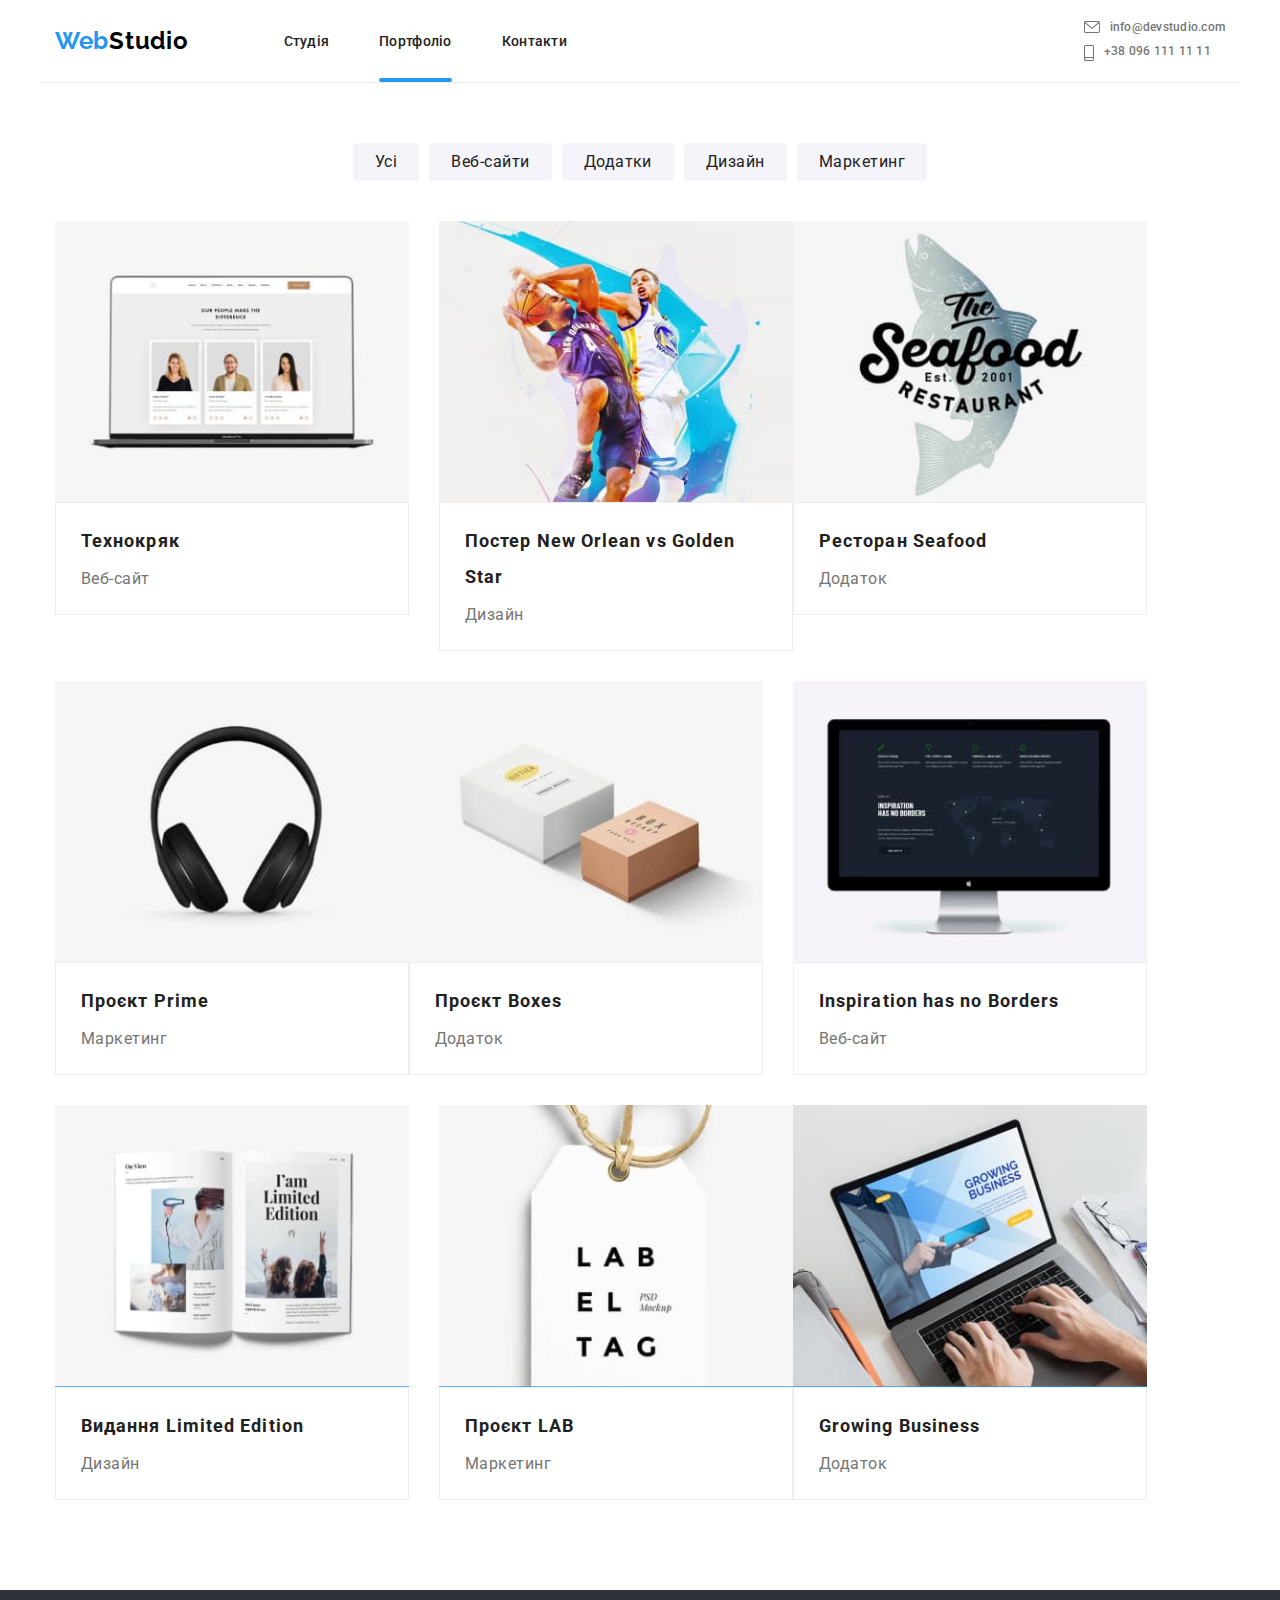
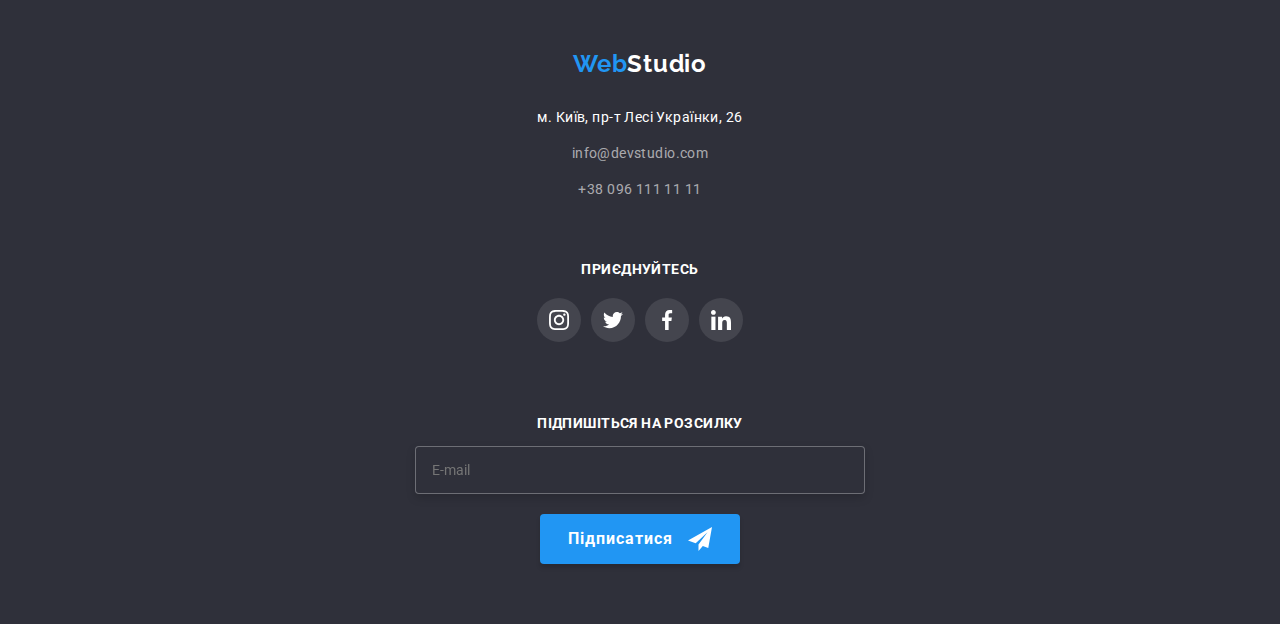
==== commit e3481655: "fff" ====
--- a/portfolio.html
+++ b/portfolio.html
@@ -17,10 +17,10 @@
         >
         <ul class="navigator-site">
           <li class="navigator-site__list">
-            <a href="./index.html" class="navigator-site__page this">Студія</a>
+            <a href="./index.html" class="navigator-site__page">Студія</a>
           </li>
           <li class="navigator-site__list">
-            <a href="./portfolio.html" class="navigator-site__page"
+            <a href="./portfolio.html" class="navigator-site__page this"
               >Портфоліо</a
             >
           </li>
--- a/css/main.min.css
+++ b/css/main.min.css
@@ -1 +1 @@
-@import"https://fonts.googleapis.com/css2?family=Raleway:wght@700&family=Roboto:wght@400;500;700;900&display=swap";/*! modern-normalize v1.1.0 | MIT License | https://github.com/sindresorhus/modern-normalize */*,::after,::before{-webkit-box-sizing:border-box;box-sizing:border-box}html{-moz-tab-size:4;-o-tab-size:4;tab-size:4}html{line-height:1.15;-webkit-text-size-adjust:100%}body{margin:0}body{font-family:system-ui,-apple-system,"Segoe UI",Roboto,Helvetica,Arial,sans-serif,"Apple Color Emoji","Segoe UI Emoji"}hr{height:0;color:inherit}abbr[title]{-webkit-text-decoration:underline dotted;text-decoration:underline dotted}b,strong{font-weight:bolder}code,kbd,pre,samp{font-family:ui-monospace,SFMono-Regular,Consolas,"Liberation Mono",Menlo,monospace;font-size:1em}small{font-size:80%}sub,sup{font-size:75%;line-height:0;position:relative;vertical-align:baseline}sub{bottom:-0.25em}sup{top:-0.5em}table{text-indent:0;border-color:inherit}button,input,optgroup,select,textarea{font-family:inherit;font-size:100%;line-height:1.15;margin:0}button,select{text-transform:none}[type=button],[type=reset],[type=submit],button{-webkit-appearance:button;-moz-appearance:button;appearance:button}::-moz-focus-inner{border-style:none;padding:0}:-moz-focusring{outline:1px dotted ButtonText}:-moz-ui-invalid{box-shadow:none}legend{padding:0}progress{vertical-align:baseline}::-webkit-inner-spin-button,::-webkit-outer-spin-button{height:auto}[type=search]{-webkit-appearance:textfield;-moz-appearance:textfield;appearance:textfield;outline-offset:-2px}::-webkit-search-decoration{-webkit-appearance:none}::-webkit-file-upload-button{-webkit-appearance:button;font:inherit}summary{display:list-item}body{color:#212121;font-family:Roboto,sans-serif;background-color:#fff}img{display:block}.container{padding-left:15px;padding-right:15px;margin-left:auto;margin-right:auto;width:480px}@media screen and (min-width: 480px)and (max-width: 1200px){.container{width:480px}}@media screen and (min-width: 768px)and (max-width: 1200px){.container{width:768px}}@media screen and (min-width: 1200px){.container{width:1200px}}.visually-hidden{position:absolute;width:1px;height:1px;margin:-1px;border:0;padding:0;white-space:nowrap;-webkit-clip-path:inset(100%);clip-path:inset(100%);clip:rect(0 0 0 0);overflow:hidden}.modal-window__button,.mailing__button,.hero__button{min-width:200px;height:50px;background-color:#2196f3;-webkit-box-shadow:0px 4px 4px rgba(0,0,0,.15);box-shadow:0px 4px 4px rgba(0,0,0,.15);border-radius:4px;color:#fff;border:none;font-family:inherit;font-weight:700;font-size:16px;line-height:1.88;letter-spacing:.06em;-webkit-transition:background-color 250ms cubic-bezier(0.4, 0, 0.2, 1);transition:background-color 250ms cubic-bezier(0.4, 0, 0.2, 1)}.modal-window__button:hover,.mailing__button:hover,.hero__button:hover,.modal-window__button:focus,.mailing__button:focus,.hero__button:focus{background-color:#188ce8;cursor:pointer}.portfolio__cards,.social-modal,.contakts-modal,.navigator-modal-site,.join-box__list,.basement-address__list,.client,.social-contacts,.team-list,.work-list,.peculiarities-list,.topline__contakts,.navigator-site{margin-top:0px;margin-bottom:0px;padding-left:0px;list-style:none}.portfolio,.companies,.team,.our-work,.peculiarities{padding-top:60px;padding-bottom:60px}.join-box__networks,.social-contacts__networks{display:inline-block;width:44px;height:44px;border-radius:50%;padding:12px}.logo{color:#000;font-family:Raleway,sans-serif;font-weight:700;font-size:24px;line-height:1.19;letter-spacing:.03em;text-decoration:none}.logo__text{color:#2196f3}.topline{background-color:#fff;padding-top:16px;padding-bottom:16px;border-bottom:1px solid #eee;position:relative}.topline__navigator .logo{margin-right:95px}@media screen and (max-width: 767px){.navigator-site{display:none}}.topline__contakts{margin-left:auto}@media screen and (max-width: 767px){.topline__contakts{display:none}}.navigator-site__page{color:#212121;text-decoration:none;font-weight:500;font-size:14px;line-height:1.14;letter-spacing:.02em;-webkit-transition:color 250ms cubic-bezier(0.4, 0, 0.2, 1);transition:color 250ms cubic-bezier(0.4, 0, 0.2, 1)}.navigator-site__page:hover,.navigator-site__page:focus{color:#2196f3}.navigator-site__list{position:relative}.navigator-site .navigator-site__list+.navigator-site__list{margin-left:50px}.contakts-list__link{color:#757575;fill:currentColor;text-decoration:none;font-weight:500;font-size:14px;line-height:1.14;letter-spacing:.02em;display:-webkit-box;display:-ms-flexbox;display:flex;-webkit-box-pack:center;-ms-flex-pack:center;justify-content:center;-webkit-transition:color 250ms cubic-bezier(0.4, 0, 0.2, 1);transition:color 250ms cubic-bezier(0.4, 0, 0.2, 1)}.contakts-list__link:hover,.contakts-list__link:focus{color:#2196f3}.contakts-list__icon{display:inline-block;margin-right:10px}.contakts-list:not(:last-child){margin-right:40px}.contakts-list__menu{position:absolute;right:15px;top:15px}.contakts-list__menu:hover{fill:#2196f3}@media screen and (min-width: 768px){.contakts-list__menu{display:none}}.hero{padding-top:118px;padding-bottom:118px;color:#fff;background:-webkit-gradient(linear, left top, left bottom, from(rgba(47, 48, 58, 0.4)), to(rgba(47, 48, 58, 0.4))),url(../../images/background-hero/squosh/header-mobail-x-1.jpg);background:linear-gradient(rgba(47, 48, 58, 0.4), rgba(47, 48, 58, 0.4)),url(../../images/background-hero/squosh/header-mobail-x-1.jpg);background-size:cover;background-repeat:no-repeat;background-position:50% 50%;text-align:center;margin:0 auto;max-width:1600px}@media screen and (min-width: 768px)and (max-width: 1199px){.hero{background:-webkit-gradient(linear, left top, left bottom, from(rgba(47, 48, 58, 0.4)), to(rgba(47, 48, 58, 0.4))),url(../../images/background-hero/squosh/header-tablet-x-1.jpg);background:linear-gradient(rgba(47, 48, 58, 0.4), rgba(47, 48, 58, 0.4)),url(../../images/background-hero/squosh/header-tablet-x-1.jpg)}}@media screen and (min-width: 1200px){.hero{padding-top:200px;padding-bottom:200px;background:-webkit-gradient(linear, left top, left bottom, from(rgba(47, 48, 58, 0.4)), to(rgba(47, 48, 58, 0.4))),url(../../images/background-hero/squosh/header-desktop-x-1.jpg);background:linear-gradient(rgba(47, 48, 58, 0.4), rgba(47, 48, 58, 0.4)),url(../../images/background-hero/squosh/header-desktop-x-1.jpg)}}.hero__header{font-weight:900;font-size:26px;line-height:1.36;letter-spacing:.06em;margin-bottom:30px;margin-top:0px}.peculiarities-list__point{-ms-flex-preferred-size:calc((100% - 90px)/4);flex-basis:calc((100% - 90px)/4)}.peculiarities-list .peculiarities-list__point:not(:last-child){margin-bottom:30px}.peculiarities-points__svg{background-color:#f5f4fa;padding-top:25px;padding-bottom:25px;text-align:center;margin-bottom:30px;border-radius:4px}.peculiarities-points__header{font-size:14px;line-height:1.14;letter-spacing:.03em;text-transform:uppercase;text-align:center;margin-top:0px;margin-bottom:10px}.peculiarities-points__text{color:#757575;letter-spacing:.03em;font-size:14px;line-height:1.71;margin-top:0px;margin-bottom:0px}.our-work{padding-top:0px}@media screen and (max-width: 1200px){.our-work{display:none}}.our-work__header{font-size:36px;line-height:1.17;text-align:center;letter-spacing:.03em;margin-top:0px;margin-bottom:50px}.work-list{display:-webkit-box;display:-ms-flexbox;display:flex}.work-list .work-list__imege:not(:last-child){margin-right:30px}.team{background-color:#f5f4fa;text-align:center}.team__header{font-size:36px;line-height:1.17;text-align:center;letter-spacing:.03em;margin-top:0px;margin-bottom:50px}.team-list__cards{-ms-flex-preferred-size:270px;flex-basis:270px;background-color:#fff;-webkit-box-shadow:0px 1px 3px rgba(0,0,0,.12),0px 1px 1px rgba(0,0,0,.14),0px 2px 1px rgba(0,0,0,.2);box-shadow:0px 1px 3px rgba(0,0,0,.12),0px 1px 1px rgba(0,0,0,.14),0px 2px 1px rgba(0,0,0,.2);border-radius:0px 0px 4px 4px}.team-list__cards:not(:first-child){margin-top:30px}.card-team__header{font-weight:500;font-size:16px;line-height:1.19;letter-spacing:.03em;margin-top:0px;margin-bottom:10px}.card-team__job-title{font-size:16px;line-height:1.19;margin-top:0px;margin-bottom:16px;color:#757575;letter-spacing:.03em}.card-team__text{padding-top:20px;padding-bottom:30px}.social-contacts{display:-webkit-box;display:-ms-flexbox;display:flex;-webkit-box-pack:center;-ms-flex-pack:center;justify-content:center}.social-contacts__blok:not(:last-child){margin-right:10px}.social-contacts__networks{fill:#afb1b8;-webkit-transition:background-color 250ms cubic-bezier(0.4, 0, 0.2, 1),fill 250ms cubic-bezier(0.4, 0, 0.2, 1);transition:background-color 250ms cubic-bezier(0.4, 0, 0.2, 1),fill 250ms cubic-bezier(0.4, 0, 0.2, 1)}.social-contacts__networks:hover,.social-contacts__networks:focus{background-color:#2196f3;fill:#fff}.teams-foto{width:450px}.companies__header{font-weight:700;font-size:28px;line-height:1.17;text-align:center;letter-spacing:.03em;margin-top:0px;margin-bottom:50px}.client{display:-webkit-box;display:-ms-flexbox;display:flex;-ms-flex-wrap:wrap;flex-wrap:wrap;-webkit-box-pack:justify;-ms-flex-pack:justify;justify-content:space-between;padding-left:0px}.client__blok:nth-child(n+3){margin-top:15px}.client__link{color:#afb1b8;width:210px;border:1px solid #afb1b8;border-radius:4px;padding:16px 52px;display:inline-block;-webkit-transition:color 250ms cubic-bezier(0.4, 0, 0.2, 1),border 250ms cubic-bezier(0.4, 0, 0.2, 1);transition:color 250ms cubic-bezier(0.4, 0, 0.2, 1),border 250ms cubic-bezier(0.4, 0, 0.2, 1)}.client__link:hover,.client__link:focus{color:#2196f3;border:1px solid #2196f3}.client__svg{fill:currentColor}.basement{background-color:#2f303a;padding-top:60px;padding-bottom:60px;color:#fff}.basement-content{display:-webkit-box;display:-ms-flexbox;display:flex;-webkit-box-orient:vertical;-webkit-box-direction:normal;-ms-flex-direction:column;flex-direction:column;-webkit-box-align:center;-ms-flex-align:center;align-items:center;-webkit-box-pack:center;-ms-flex-pack:center;justify-content:center}.basement-address{margin-bottom:60px;text-align:center}.basement-address__content{font-style:normal}.basement-address .logo{display:inline-block;color:#fff;margin-bottom:28px}.basement-address__text{margin-top:0px;margin-bottom:12px;font-size:14px;line-height:1.71;letter-spacing:.03em}.basement-address__list .basement-address__list-item+.basement-address__list-item{margin-top:12px}.basement-address__link{color:rgba(255,255,255,.6);font-weight:400;font-size:14px;line-height:1.71;letter-spacing:.03em;text-decoration:none;-webkit-transition:color 250ms cubic-bezier(0.4, 0, 0.2, 1);transition:color 250ms cubic-bezier(0.4, 0, 0.2, 1)}.basement-address__link:hover,.basement-address__link:focus{color:#2196f3}.join-box{margin-bottom:60px;text-align:center}.join-box__header{font-size:14px;line-height:1.14;letter-spacing:.03em;margin-top:0px;margin-bottom:20px}.join-box__list{display:-webkit-box;display:-ms-flexbox;display:flex}.join-box__networks{fill:#fff;background-color:rgba(255,255,255,.1019607843);-webkit-transition:background-color 250ms cubic-bezier(0.4, 0, 0.2, 1);transition:background-color 250ms cubic-bezier(0.4, 0, 0.2, 1)}.join-box__networks:hover,.join-box__networks:focus{background-color:#2196f3}.join-box__list-item:not(:first-child){margin-left:10px}.mailing{font-weight:700;font-size:14px;line-height:1.14;letter-spacing:.03em;text-align:center}.mailing__text{display:inline-block;margin-bottom:20px}.mailing__group{display:-webkit-box;display:-ms-flexbox;display:flex;-webkit-box-orient:vertical;-webkit-box-direction:normal;-ms-flex-direction:column;flex-direction:column}.mailing__input{width:450px;border:1px solid rgba(255,255,255,.3);-webkit-filter:drop-shadow(0px 4px 4px rgba(0, 0, 0, 0.15));filter:drop-shadow(0px 4px 4px rgba(0, 0, 0, 0.15));border-radius:4px;background-color:#2f303a;color:#fff;padding:15px 16px;outline:none;-webkit-transition:border 250ms cubic-bezier(0.4, 0, 0.2, 1);transition:border 250ms cubic-bezier(0.4, 0, 0.2, 1)}.mailing__input:focus{border:1px solid #2196f3}.mailing__button-group{margin-top:20px;position:relative;display:inline-block}.mailing__button{text-align:left;padding-left:28px}.mailing__send-svg{position:absolute;right:153px;top:13px}.modal{position:fixed;visibility:hidden;opacity:0}.is-hidden{position:fixed;top:0px;left:0px;width:100%;height:100%;background-color:rgba(0,0,0,.2);opacity:1;-webkit-transition:opacity 250ms cubic-bezier(0.4, 0, 0.2, 1);transition:opacity 250ms cubic-bezier(0.4, 0, 0.2, 1)}.modal-window{position:absolute;min-width:450px;min-height:281px;top:50%;left:50%;-webkit-transform:translate(-50%, -50%);transform:translate(-50%, -50%);-webkit-box-shadow:0px 1px 3px rgba(0,0,0,.12),0px 1px 1px rgba(0,0,0,.14),0px 2px 1px rgba(0,0,0,.2);box-shadow:0px 1px 3px rgba(0,0,0,.12),0px 1px 1px rgba(0,0,0,.14),0px 2px 1px rgba(0,0,0,.2);border-radius:4px;background-color:#fff}.modal-window__close{position:absolute;width:30px;height:30px;border-radius:50%;top:8px;right:8px;border:1px solid rgba(0,0,0,.1);text-align:center;font-size:18px;padding:6px 0;-webkit-transition:color 250ms cubic-bezier(0.4, 0, 0.2, 1);transition:color 250ms cubic-bezier(0.4, 0, 0.2, 1)}.modal-window__close:hover,.modal-window__close:focus{fill:#2196f3;cursor:pointer}.modal-window__text{margin-top:0px;margin-bottom:12px;font-weight:700;font-size:20px;line-height:1.15;text-align:center;letter-spacing:.03em}.modal-window__button{margin-left:auto;margin-right:auto;display:block}.modal-window__form{padding-top:40px;padding-left:41px;padding-right:39px;padding-bottom:40px}.user-input{display:-webkit-box;display:-ms-flexbox;display:flex;position:relative;-webkit-box-orient:vertical;-webkit-box-direction:normal;-ms-flex-direction:column;flex-direction:column;font-weight:400;font-size:12px;line-height:1.17;letter-spacing:.01em;color:#757575}.user-input+.user-input{margin-top:10px}.user-input__title{margin-bottom:4px}.user-input__input{padding-top:11px;padding-bottom:11px;padding-left:42px;border:1px solid rgba(33,33,33,.2);border-radius:4px;-webkit-transition:border 250ms cubic-bezier(0.4, 0, 0.2, 1);transition:border 250ms cubic-bezier(0.4, 0, 0.2, 1);outline:none}.user-input__input:focus{border:1px solid #2196f3}.user-input__svg{position:absolute;left:14px;bottom:11px;height:18px;color:#212121;fill:currentColor;-webkit-transition:color 250ms cubic-bezier(0.4, 0, 0.2, 1);transition:color 250ms cubic-bezier(0.4, 0, 0.2, 1)}.user-input__input:focus+.user-input__svg{color:#2196f3}.user-input__textarea{height:120px;resize:none;padding:14px 16px;border:1px solid rgba(33,33,33,.2);border-radius:4px;outline:none;-webkit-transition:border 250ms cubic-bezier(0.4, 0, 0.2, 1);transition:border 250ms cubic-bezier(0.4, 0, 0.2, 1)}.user-input__textarea::-webkit-input-placeholder{font-weight:400;font-size:12px;line-height:1.17;letter-spacing:.01em;color:rgba(117,117,117,.5)}.user-input__textarea::-moz-placeholder{font-weight:400;font-size:12px;line-height:1.17;letter-spacing:.01em;color:rgba(117,117,117,.5)}.user-input__textarea:-ms-input-placeholder{font-weight:400;font-size:12px;line-height:1.17;letter-spacing:.01em;color:rgba(117,117,117,.5)}.user-input__textarea::-ms-input-placeholder{font-weight:400;font-size:12px;line-height:1.17;letter-spacing:.01em;color:rgba(117,117,117,.5)}.user-input__textarea::placeholder{font-weight:400;font-size:12px;line-height:1.17;letter-spacing:.01em;color:rgba(117,117,117,.5)}.user-input__textarea:focus{border:1px solid #2196f3}.user-consent{position:relative;margin-top:20px;margin-bottom:30px;font-weight:400;font-size:12px;line-height:1.71;letter-spacing:.03em;color:#757575;padding-left:22px;display:-webkit-box;display:-ms-flexbox;display:flex;-webkit-box-align:center;-ms-flex-align:center;align-items:center}.user-consent__label:hover{cursor:pointer}.user-consent__link{color:#2196f3}.user-consent__input{-webkit-appearance:none;-moz-appearance:none;appearance:none;position:absolute}.user-consent__check-off{position:absolute;fill:#212121;top:50%;left:0px;-webkit-transform:translate(0%, -50%);transform:translate(0%, -50%);opacity:1;-webkit-transition:opacity 250ms cubic-bezier(0.4, 0, 0.2, 1);transition:opacity 250ms cubic-bezier(0.4, 0, 0.2, 1)}.user-consent__input:checked+.user-consent__check-off{opacity:0}.user-consent__check-svg{-webkit-transition:opacity 250ms cubic-bezier(0.4, 0, 0.2, 1);transition:opacity 250ms cubic-bezier(0.4, 0, 0.2, 1);position:absolute;opacity:0;top:50%;left:0px;-webkit-transform:translate(0%, -50%);transform:translate(0%, -50%);width:16px;height:15px;border-radius:2px}.user-consent__input:checked~.user-consent__check-svg{opacity:1}.head-modal{position:fixed;top:0px;left:0px;width:100%;height:100%;background-color:rgba(0,0,0,.2);opacity:1;-webkit-transition:opacity 250ms cubic-bezier(0.4, 0, 0.2, 1);transition:opacity 250ms cubic-bezier(0.4, 0, 0.2, 1);z-index:2}.head-modal--close{position:fixed;visibility:hidden;opacity:0}@media screen and (min-width: 768px){.head-modal{display:none}}.navigator-modal-site{margin-bottom:120px}.navigator-modal-site__page{text-decoration:none;font-weight:500;font-size:40px;line-height:1.8;letter-spacing:.02em;color:#212121}.navigator-modal-site__page:hover{color:#2196f3}.header-modal{position:absolute;top:50%;left:50%;-webkit-transform:translate(-50%, -50%);transform:translate(-50%, -50%);width:480px;background-color:#fff;padding:40px 48px}.header-modal__close{position:absolute;right:15px;top:10px}.header-modal__close:hover{fill:#2196f3}.contakts-modal__mail{display:inline-block;margin-bottom:64px;text-decoration:none;font-weight:500;font-size:24px;line-height:1.17;letter-spacing:.02em;color:#757575}.contakts-modal__tel{display:inline-block;margin-bottom:36px;text-decoration:none;font-weight:500;font-size:34px;line-height:40px;letter-spacing:.02em;color:#2196f3}.social-modal{display:-webkit-box;display:-ms-flexbox;display:flex;margin:0px -10px}.social-modal__networks{text-decoration:none;color:#2196f3;font-family:"Roboto";font-style:normal;font-weight:500;font-size:18px;line-height:1.2;letter-spacing:.02em}.social-modal__blok:not(:last-child){border-right:1px solid #eee}.social-modal__blok{padding:0px 10px}@media screen and (min-width: 768px){.portfolio__cards{display:-webkit-box;display:-ms-flexbox;display:flex;-ms-flex-wrap:wrap;flex-wrap:wrap}}.filter{margin-bottom:40px}@media screen and (min-width: 768px){.filter{display:-webkit-box;display:-ms-flexbox;display:flex;-webkit-box-pack:center;-ms-flex-pack:center;justify-content:center}}.filter__button{display:inline-block;color:#212121;font-weight:400;font-size:16px;line-height:1.63;letter-spacing:.03em;background-color:#f5f4fa;border-radius:4px;border:none;padding:6px 22px;cursor:pointer;-webkit-transition:background-color 250ms cubic-bezier(0.4, 0, 0.2, 1),color 250ms cubic-bezier(0.4, 0, 0.2, 1),-webkit-box-shadow 250ms cubic-bezier(0.4, 0, 0.2, 1);transition:background-color 250ms cubic-bezier(0.4, 0, 0.2, 1),color 250ms cubic-bezier(0.4, 0, 0.2, 1),-webkit-box-shadow 250ms cubic-bezier(0.4, 0, 0.2, 1);transition:background-color 250ms cubic-bezier(0.4, 0, 0.2, 1),color 250ms cubic-bezier(0.4, 0, 0.2, 1),box-shadow 250ms cubic-bezier(0.4, 0, 0.2, 1);transition:background-color 250ms cubic-bezier(0.4, 0, 0.2, 1),color 250ms cubic-bezier(0.4, 0, 0.2, 1),box-shadow 250ms cubic-bezier(0.4, 0, 0.2, 1),-webkit-box-shadow 250ms cubic-bezier(0.4, 0, 0.2, 1);margin-bottom:15px}.filter__button:hover,.filter__button:focus{background-color:#2196f3;color:#fff;-webkit-box-shadow:0px 3px 1px rgba(0,0,0,.1),0px 1px 2px rgba(0,0,0,.08),0px 2px 2px rgba(0,0,0,.12);box-shadow:0px 3px 1px rgba(0,0,0,.1),0px 1px 2px rgba(0,0,0,.08),0px 2px 2px rgba(0,0,0,.12)}.filter__button:not(:last-child){margin-right:10px}@media screen and (min-width: 768px){.filter__button{margin-bottom:0px}}.card-works{margin-bottom:30px;-webkit-transition:-webkit-box-shadow 250ms cubic-bezier(0.4, 0, 0.2, 1);transition:-webkit-box-shadow 250ms cubic-bezier(0.4, 0, 0.2, 1);transition:box-shadow 250ms cubic-bezier(0.4, 0, 0.2, 1);transition:box-shadow 250ms cubic-bezier(0.4, 0, 0.2, 1), -webkit-box-shadow 250ms cubic-bezier(0.4, 0, 0.2, 1)}@media screen and (min-width: 768px){.card-works{margin-right:30px;-ms-flex-preferred-size:354px;flex-basis:354px}.card-works:nth-child(2n){margin-right:0px}}.card-works:hover,.card-works:focus{-webkit-box-shadow:0px 1px 1px rgba(0,0,0,.12),0px 4px 4px rgba(0,0,0,.06),1px 4px 6px rgba(0,0,0,.16);box-shadow:0px 1px 1px rgba(0,0,0,.12),0px 4px 4px rgba(0,0,0,.06),1px 4px 6px rgba(0,0,0,.16)}.card-works__link{text-decoration:none}.card-works__modal-box{position:relative;overflow:hidden}.card-works__modal-text{display:block;position:absolute;left:0px;top:0px;margin-top:0px;height:100%;padding-left:24px;padding-right:24px;padding-top:63px;padding-bottom:63px;background-color:rgba(33,150,243,.9);-webkit-transform:translateY(100%);transform:translateY(100%);-webkit-transition:-webkit-transform 250ms cubic-bezier(0.4, 0, 0.2, 1);transition:-webkit-transform 250ms cubic-bezier(0.4, 0, 0.2, 1);transition:transform 250ms cubic-bezier(0.4, 0, 0.2, 1);transition:transform 250ms cubic-bezier(0.4, 0, 0.2, 1), -webkit-transform 250ms cubic-bezier(0.4, 0, 0.2, 1);font-weight:400;font-size:18px;line-height:1.6;letter-spacing:.03em;color:#fff}.card-works:hover .card-works__modal-text{-webkit-transform:translateY(0);transform:translateY(0)}.card-works__content{padding-left:25px;padding-top:20px;padding-bottom:20px;padding-right:25px;background:#fff;border:1px solid #eee}.card-works__title{font-weight:700;font-size:18px;line-height:2;letter-spacing:.06em;color:#212121;margin-top:0px;margin-bottom:5px}.card-works__text{margin-top:0px;margin-bottom:0px;font-weight:400;font-size:16px;line-height:1.88;letter-spacing:.03em;color:#757575}/*# sourceMappingURL=main.min.css.map */+@import"https://fonts.googleapis.com/css2?family=Raleway:wght@700&family=Roboto:wght@400;500;700;900&display=swap";/*! modern-normalize v1.1.0 | MIT License | https://github.com/sindresorhus/modern-normalize */*,::after,::before{-webkit-box-sizing:border-box;box-sizing:border-box}html{-moz-tab-size:4;-o-tab-size:4;tab-size:4}html{line-height:1.15;-webkit-text-size-adjust:100%}body{margin:0}body{font-family:system-ui,-apple-system,"Segoe UI",Roboto,Helvetica,Arial,sans-serif,"Apple Color Emoji","Segoe UI Emoji"}hr{height:0;color:inherit}abbr[title]{-webkit-text-decoration:underline dotted;text-decoration:underline dotted}b,strong{font-weight:bolder}code,kbd,pre,samp{font-family:ui-monospace,SFMono-Regular,Consolas,"Liberation Mono",Menlo,monospace;font-size:1em}small{font-size:80%}sub,sup{font-size:75%;line-height:0;position:relative;vertical-align:baseline}sub{bottom:-0.25em}sup{top:-0.5em}table{text-indent:0;border-color:inherit}button,input,optgroup,select,textarea{font-family:inherit;font-size:100%;line-height:1.15;margin:0}button,select{text-transform:none}[type=button],[type=reset],[type=submit],button{-webkit-appearance:button;-moz-appearance:button;appearance:button}::-moz-focus-inner{border-style:none;padding:0}:-moz-focusring{outline:1px dotted ButtonText}:-moz-ui-invalid{box-shadow:none}legend{padding:0}progress{vertical-align:baseline}::-webkit-inner-spin-button,::-webkit-outer-spin-button{height:auto}[type=search]{-webkit-appearance:textfield;-moz-appearance:textfield;appearance:textfield;outline-offset:-2px}::-webkit-search-decoration{-webkit-appearance:none}::-webkit-file-upload-button{-webkit-appearance:button;font:inherit}summary{display:list-item}body{color:#212121;font-family:Roboto,sans-serif;background-color:#fff}img{display:block}.container{padding-left:15px;padding-right:15px;margin-left:auto;margin-right:auto;width:480px}@media screen and (min-width: 480px)and (max-width: 1200px){.container{width:480px}}@media screen and (min-width: 768px)and (max-width: 1200px){.container{width:768px}}@media screen and (min-width: 1200px){.container{width:1200px}}.visually-hidden{position:absolute;width:1px;height:1px;margin:-1px;border:0;padding:0;white-space:nowrap;-webkit-clip-path:inset(100%);clip-path:inset(100%);clip:rect(0 0 0 0);overflow:hidden}.modal-window__button,.mailing__button,.hero__button{min-width:200px;height:50px;background-color:#2196f3;-webkit-box-shadow:0px 4px 4px rgba(0,0,0,.15);box-shadow:0px 4px 4px rgba(0,0,0,.15);border-radius:4px;color:#fff;border:none;font-family:inherit;font-weight:700;font-size:16px;line-height:1.88;letter-spacing:.06em;-webkit-transition:background-color 250ms cubic-bezier(0.4, 0, 0.2, 1);transition:background-color 250ms cubic-bezier(0.4, 0, 0.2, 1)}.modal-window__button:hover,.mailing__button:hover,.hero__button:hover,.modal-window__button:focus,.mailing__button:focus,.hero__button:focus{background-color:#188ce8;cursor:pointer}.portfolio__cards,.social-modal,.contakts-modal,.navigator-modal-site,.join-box__list,.basement-address__list,.client,.social-contacts,.team-list,.work-list,.peculiarities-list,.topline__contakts,.navigator-site{margin-top:0px;margin-bottom:0px;padding-left:0px;list-style:none}.portfolio,.companies,.team,.our-work,.peculiarities{padding-top:60px;padding-bottom:60px}.join-box__networks,.social-contacts__networks{display:inline-block;width:44px;height:44px;border-radius:50%;padding:12px}.logo{color:#000;font-family:Raleway,sans-serif;font-weight:700;font-size:24px;line-height:1.19;letter-spacing:.03em;text-decoration:none}.logo__text{color:#2196f3}.this::after{content:"";width:100%;height:4px;background:#2196f3;border-radius:2px;position:absolute;left:0px;bottom:0px;-webkit-transform:translateY(32px);transform:translateY(32px)}.topline{background-color:#fff;padding-top:16px;padding-bottom:16px;border-bottom:1px solid #eee;position:relative;display:-webkit-box;display:-ms-flexbox;display:flex;-webkit-box-align:center;-ms-flex-align:center;align-items:center}@media screen and (min-width: 768px){.topline{padding-top:21px;padding-bottom:21px}}.topline__navigator{display:-webkit-box;display:-ms-flexbox;display:flex;-webkit-box-align:center;-ms-flex-align:center;align-items:center}.topline__navigator .logo{margin-right:95px}.navigator-site{display:-webkit-box;display:-ms-flexbox;display:flex}@media screen and (max-width: 767px){.navigator-site{display:none}}.topline__contakts{margin-left:auto}@media screen and (max-width: 767px){.topline__contakts{display:none}}.navigator-site__page{color:#212121;text-decoration:none;font-weight:500;font-size:14px;line-height:1.14;letter-spacing:.02em;-webkit-transition:color 250ms cubic-bezier(0.4, 0, 0.2, 1);transition:color 250ms cubic-bezier(0.4, 0, 0.2, 1)}.navigator-site__page:hover,.navigator-site__page:focus{color:#2196f3}.navigator-site__list{position:relative}.navigator-site .navigator-site__list+.navigator-site__list{margin-left:50px}.contakts-list__link{color:#757575;fill:currentColor;text-decoration:none;font-weight:500;font-size:12px;line-height:1.14;letter-spacing:.02em;display:-webkit-box;display:-ms-flexbox;display:flex;-webkit-transition:color 250ms cubic-bezier(0.4, 0, 0.2, 1);transition:color 250ms cubic-bezier(0.4, 0, 0.2, 1)}.contakts-list__link:hover,.contakts-list__link:focus{color:#2196f3}.contakts-list__icon{display:inline-block;margin-right:10px}.contakts-list:not(:last-child){margin-bottom:10px}.contakts-list__menu{position:absolute;right:15px;top:15px}.contakts-list__menu:hover{fill:#2196f3}@media screen and (min-width: 768px){.contakts-list__menu{display:none}}.hero{padding-top:118px;padding-bottom:118px;color:#fff;background-image:-webkit-gradient(linear, left top, left bottom, from(rgba(47, 48, 58, 0.4)), to(rgba(47, 48, 58, 0.4))),url(../../images/background-hero/squosh/header-mobail-x-1.jpg);background-image:linear-gradient(rgba(47, 48, 58, 0.4), rgba(47, 48, 58, 0.4)),url(../../images/background-hero/squosh/header-mobail-x-1.jpg);background-size:cover;background-repeat:no-repeat;background-position:50% 50%;text-align:center;margin:0 auto;max-width:1600px}@media screen and (min-width: 768px)and (max-width: 1199px){.hero{background-image:-webkit-gradient(linear, left top, left bottom, from(rgba(47, 48, 58, 0.4)), to(rgba(47, 48, 58, 0.4))),url(../../images/background-hero/squosh/headertabletx1.jpg);background-image:linear-gradient(rgba(47, 48, 58, 0.4), rgba(47, 48, 58, 0.4)),url(../../images/background-hero/squosh/headertabletx1.jpg);background-size:cover;background-repeat:no-repeat;background-position:50% 50%}}@media screen and (min-width: 1200px){.hero{padding-top:200px;padding-bottom:200px;background-image:-webkit-gradient(linear, left top, left bottom, from(rgba(47, 48, 58, 0.4)), to(rgba(47, 48, 58, 0.4))),url(../../images/background-hero/squosh/header-desktop-x-1.jpg);background-image:linear-gradient(rgba(47, 48, 58, 0.4), rgba(47, 48, 58, 0.4)),url(../../images/background-hero/squosh/header-desktop-x-1.jpg);background-size:cover;background-repeat:no-repeat;background-position:50% 50%}}.hero__header{font-weight:900;font-size:26px;line-height:1.36;letter-spacing:.06em;margin-bottom:30px;margin-top:0px}.peculiarities-list__point{-ms-flex-preferred-size:calc((100% - 90px)/4);flex-basis:calc((100% - 90px)/4)}.peculiarities-list .peculiarities-list__point:not(:last-child){margin-bottom:30px}.peculiarities-points__svg{background-color:#f5f4fa;padding-top:25px;padding-bottom:25px;text-align:center;margin-bottom:30px;border-radius:4px}.peculiarities-points__header{font-size:14px;line-height:1.14;letter-spacing:.03em;text-transform:uppercase;text-align:center;margin-top:0px;margin-bottom:10px}.peculiarities-points__text{color:#757575;letter-spacing:.03em;font-size:14px;line-height:1.71;margin-top:0px;margin-bottom:0px}.our-work{padding-top:0px}@media screen and (max-width: 1200px){.our-work{display:none}}.our-work__header{font-size:36px;line-height:1.17;text-align:center;letter-spacing:.03em;margin-top:0px;margin-bottom:50px}.work-list{display:-webkit-box;display:-ms-flexbox;display:flex}.work-list .work-list__imege:not(:last-child){margin-right:30px}.team{background-color:#f5f4fa;text-align:center}.team__header{font-size:36px;line-height:1.17;text-align:center;letter-spacing:.03em;margin-top:0px;margin-bottom:50px}.team-list__cards{-ms-flex-preferred-size:270px;flex-basis:270px;background-color:#fff;-webkit-box-shadow:0px 1px 3px rgba(0,0,0,.12),0px 1px 1px rgba(0,0,0,.14),0px 2px 1px rgba(0,0,0,.2);box-shadow:0px 1px 3px rgba(0,0,0,.12),0px 1px 1px rgba(0,0,0,.14),0px 2px 1px rgba(0,0,0,.2);border-radius:0px 0px 4px 4px}.team-list__cards:not(:first-child){margin-top:30px}.card-team__header{font-weight:500;font-size:16px;line-height:1.19;letter-spacing:.03em;margin-top:0px;margin-bottom:10px}.card-team__job-title{font-size:16px;line-height:1.19;margin-top:0px;margin-bottom:16px;color:#757575;letter-spacing:.03em}.card-team__text{padding-top:20px;padding-bottom:30px}.social-contacts{display:-webkit-box;display:-ms-flexbox;display:flex;-webkit-box-pack:center;-ms-flex-pack:center;justify-content:center}.social-contacts__blok:not(:last-child){margin-right:10px}.social-contacts__networks{fill:#afb1b8;-webkit-transition:background-color 250ms cubic-bezier(0.4, 0, 0.2, 1),fill 250ms cubic-bezier(0.4, 0, 0.2, 1);transition:background-color 250ms cubic-bezier(0.4, 0, 0.2, 1),fill 250ms cubic-bezier(0.4, 0, 0.2, 1)}.social-contacts__networks:hover,.social-contacts__networks:focus{background-color:#2196f3;fill:#fff}.teams-foto{width:450px}.companies__header{font-weight:700;font-size:28px;line-height:1.17;text-align:center;letter-spacing:.03em;margin-top:0px;margin-bottom:50px}.client{display:-webkit-box;display:-ms-flexbox;display:flex;-ms-flex-wrap:wrap;flex-wrap:wrap;-webkit-box-pack:justify;-ms-flex-pack:justify;justify-content:space-between;padding-left:0px}.client__blok:nth-child(n+3){margin-top:15px}.client__link{color:#afb1b8;width:210px;border:1px solid #afb1b8;border-radius:4px;padding:16px 52px;display:inline-block;-webkit-transition:color 250ms cubic-bezier(0.4, 0, 0.2, 1),border 250ms cubic-bezier(0.4, 0, 0.2, 1);transition:color 250ms cubic-bezier(0.4, 0, 0.2, 1),border 250ms cubic-bezier(0.4, 0, 0.2, 1)}.client__link:hover,.client__link:focus{color:#2196f3;border:1px solid #2196f3}.client__svg{fill:currentColor}.basement{background-color:#2f303a;padding-top:60px;padding-bottom:60px;color:#fff}.basement-content{display:-webkit-box;display:-ms-flexbox;display:flex;-webkit-box-orient:vertical;-webkit-box-direction:normal;-ms-flex-direction:column;flex-direction:column;-webkit-box-align:center;-ms-flex-align:center;align-items:center;-webkit-box-pack:center;-ms-flex-pack:center;justify-content:center}.basement-address{margin-bottom:60px;text-align:center}.basement-address__content{font-style:normal}.basement-address .logo{display:inline-block;color:#fff;margin-bottom:28px}.basement-address__text{margin-top:0px;margin-bottom:12px;font-size:14px;line-height:1.71;letter-spacing:.03em}.basement-address__list .basement-address__list-item+.basement-address__list-item{margin-top:12px}.basement-address__link{color:rgba(255,255,255,.6);font-weight:400;font-size:14px;line-height:1.71;letter-spacing:.03em;text-decoration:none;-webkit-transition:color 250ms cubic-bezier(0.4, 0, 0.2, 1);transition:color 250ms cubic-bezier(0.4, 0, 0.2, 1)}.basement-address__link:hover,.basement-address__link:focus{color:#2196f3}.join-box{margin-bottom:60px;text-align:center}.join-box__header{font-size:14px;line-height:1.14;letter-spacing:.03em;margin-top:0px;margin-bottom:20px}.join-box__list{display:-webkit-box;display:-ms-flexbox;display:flex}.join-box__networks{fill:#fff;background-color:rgba(255,255,255,.1019607843);-webkit-transition:background-color 250ms cubic-bezier(0.4, 0, 0.2, 1);transition:background-color 250ms cubic-bezier(0.4, 0, 0.2, 1)}.join-box__networks:hover,.join-box__networks:focus{background-color:#2196f3}.join-box__list-item:not(:first-child){margin-left:10px}.mailing{font-weight:700;font-size:14px;line-height:1.14;letter-spacing:.03em;text-align:center}.mailing__text{display:inline-block;margin-bottom:20px}.mailing__group{display:-webkit-box;display:-ms-flexbox;display:flex;-webkit-box-orient:vertical;-webkit-box-direction:normal;-ms-flex-direction:column;flex-direction:column}.mailing__input{width:450px;border:1px solid rgba(255,255,255,.3);-webkit-filter:drop-shadow(0px 4px 4px rgba(0, 0, 0, 0.15));filter:drop-shadow(0px 4px 4px rgba(0, 0, 0, 0.15));border-radius:4px;background-color:#2f303a;color:#fff;padding:15px 16px;outline:none;-webkit-transition:border 250ms cubic-bezier(0.4, 0, 0.2, 1);transition:border 250ms cubic-bezier(0.4, 0, 0.2, 1)}.mailing__input:focus{border:1px solid #2196f3}.mailing__button-group{margin-top:20px;position:relative;display:inline-block}.mailing__button{text-align:left;padding-left:28px}.mailing__send-svg{position:absolute;right:153px;top:13px}.modal{position:fixed;visibility:hidden;opacity:0}.is-hidden{position:fixed;top:0px;left:0px;width:100%;height:100%;background-color:rgba(0,0,0,.2);opacity:1;-webkit-transition:opacity 250ms cubic-bezier(0.4, 0, 0.2, 1);transition:opacity 250ms cubic-bezier(0.4, 0, 0.2, 1)}.modal-window{position:absolute;min-width:450px;min-height:281px;top:50%;left:50%;-webkit-transform:translate(-50%, -50%);transform:translate(-50%, -50%);-webkit-box-shadow:0px 1px 3px rgba(0,0,0,.12),0px 1px 1px rgba(0,0,0,.14),0px 2px 1px rgba(0,0,0,.2);box-shadow:0px 1px 3px rgba(0,0,0,.12),0px 1px 1px rgba(0,0,0,.14),0px 2px 1px rgba(0,0,0,.2);border-radius:4px;background-color:#fff}.modal-window__close{position:absolute;width:30px;height:30px;border-radius:50%;top:8px;right:8px;border:1px solid rgba(0,0,0,.1);text-align:center;font-size:18px;padding:6px 0;-webkit-transition:color 250ms cubic-bezier(0.4, 0, 0.2, 1);transition:color 250ms cubic-bezier(0.4, 0, 0.2, 1)}.modal-window__close:hover,.modal-window__close:focus{fill:#2196f3;cursor:pointer}.modal-window__text{margin-top:0px;margin-bottom:12px;font-weight:700;font-size:20px;line-height:1.15;text-align:center;letter-spacing:.03em}.modal-window__button{margin-left:auto;margin-right:auto;display:block}.modal-window__form{padding-top:40px;padding-left:41px;padding-right:39px;padding-bottom:40px}.user-input{display:-webkit-box;display:-ms-flexbox;display:flex;position:relative;-webkit-box-orient:vertical;-webkit-box-direction:normal;-ms-flex-direction:column;flex-direction:column;font-weight:400;font-size:12px;line-height:1.17;letter-spacing:.01em;color:#757575}.user-input+.user-input{margin-top:10px}.user-input__title{margin-bottom:4px}.user-input__input{padding-top:11px;padding-bottom:11px;padding-left:42px;border:1px solid rgba(33,33,33,.2);border-radius:4px;-webkit-transition:border 250ms cubic-bezier(0.4, 0, 0.2, 1);transition:border 250ms cubic-bezier(0.4, 0, 0.2, 1);outline:none}.user-input__input:focus{border:1px solid #2196f3}.user-input__svg{position:absolute;left:14px;bottom:11px;height:18px;color:#212121;fill:currentColor;-webkit-transition:color 250ms cubic-bezier(0.4, 0, 0.2, 1);transition:color 250ms cubic-bezier(0.4, 0, 0.2, 1)}.user-input__input:focus+.user-input__svg{color:#2196f3}.user-input__textarea{height:120px;resize:none;padding:14px 16px;border:1px solid rgba(33,33,33,.2);border-radius:4px;outline:none;-webkit-transition:border 250ms cubic-bezier(0.4, 0, 0.2, 1);transition:border 250ms cubic-bezier(0.4, 0, 0.2, 1)}.user-input__textarea::-webkit-input-placeholder{font-weight:400;font-size:12px;line-height:1.17;letter-spacing:.01em;color:rgba(117,117,117,.5)}.user-input__textarea::-moz-placeholder{font-weight:400;font-size:12px;line-height:1.17;letter-spacing:.01em;color:rgba(117,117,117,.5)}.user-input__textarea:-ms-input-placeholder{font-weight:400;font-size:12px;line-height:1.17;letter-spacing:.01em;color:rgba(117,117,117,.5)}.user-input__textarea::-ms-input-placeholder{font-weight:400;font-size:12px;line-height:1.17;letter-spacing:.01em;color:rgba(117,117,117,.5)}.user-input__textarea::placeholder{font-weight:400;font-size:12px;line-height:1.17;letter-spacing:.01em;color:rgba(117,117,117,.5)}.user-input__textarea:focus{border:1px solid #2196f3}.user-consent{position:relative;margin-top:20px;margin-bottom:30px;font-weight:400;font-size:12px;line-height:1.71;letter-spacing:.03em;color:#757575;padding-left:22px;display:-webkit-box;display:-ms-flexbox;display:flex;-webkit-box-align:center;-ms-flex-align:center;align-items:center}.user-consent__label:hover{cursor:pointer}.user-consent__link{color:#2196f3}.user-consent__input{-webkit-appearance:none;-moz-appearance:none;appearance:none;position:absolute}.user-consent__check-off{position:absolute;fill:#212121;top:50%;left:0px;-webkit-transform:translate(0%, -50%);transform:translate(0%, -50%);opacity:1;-webkit-transition:opacity 250ms cubic-bezier(0.4, 0, 0.2, 1);transition:opacity 250ms cubic-bezier(0.4, 0, 0.2, 1)}.user-consent__input:checked+.user-consent__check-off{opacity:0}.user-consent__check-svg{-webkit-transition:opacity 250ms cubic-bezier(0.4, 0, 0.2, 1);transition:opacity 250ms cubic-bezier(0.4, 0, 0.2, 1);position:absolute;opacity:0;top:50%;left:0px;-webkit-transform:translate(0%, -50%);transform:translate(0%, -50%);width:16px;height:15px;border-radius:2px}.user-consent__input:checked~.user-consent__check-svg{opacity:1}.head-modal{position:fixed;top:0px;left:0px;width:100%;height:100%;background-color:rgba(0,0,0,.2);opacity:1;-webkit-transition:opacity 250ms cubic-bezier(0.4, 0, 0.2, 1);transition:opacity 250ms cubic-bezier(0.4, 0, 0.2, 1);z-index:2}.head-modal--close{position:fixed;visibility:hidden;opacity:0}@media screen and (min-width: 768px){.head-modal{display:none}}.navigator-modal-site{margin-bottom:120px}.navigator-modal-site__page{text-decoration:none;font-weight:500;font-size:40px;line-height:1.8;letter-spacing:.02em;color:#212121}.navigator-modal-site__page:hover{color:#2196f3}.header-modal{position:absolute;top:50%;left:50%;-webkit-transform:translate(-50%, -50%);transform:translate(-50%, -50%);width:480px;background-color:#fff;padding:40px 48px}.header-modal__close{position:absolute;right:15px;top:10px}.header-modal__close:hover{fill:#2196f3}.contakts-modal__mail{display:inline-block;margin-bottom:64px;text-decoration:none;font-weight:500;font-size:24px;line-height:1.17;letter-spacing:.02em;color:#757575}.contakts-modal__tel{display:inline-block;margin-bottom:36px;text-decoration:none;font-weight:500;font-size:34px;line-height:40px;letter-spacing:.02em;color:#2196f3}.social-modal{display:-webkit-box;display:-ms-flexbox;display:flex;margin:0px -10px}.social-modal__networks{text-decoration:none;color:#2196f3;font-family:"Roboto";font-style:normal;font-weight:500;font-size:18px;line-height:1.2;letter-spacing:.02em}.social-modal__blok:not(:last-child){border-right:1px solid #eee}.social-modal__blok{padding:0px 10px}@media screen and (min-width: 768px){.portfolio__cards{display:-webkit-box;display:-ms-flexbox;display:flex;-ms-flex-wrap:wrap;flex-wrap:wrap}}.filter{margin-bottom:40px}@media screen and (min-width: 768px){.filter{display:-webkit-box;display:-ms-flexbox;display:flex;-webkit-box-pack:center;-ms-flex-pack:center;justify-content:center}}.filter__button{display:inline-block;color:#212121;font-weight:400;font-size:16px;line-height:1.63;letter-spacing:.03em;background-color:#f5f4fa;border-radius:4px;border:none;padding:6px 22px;cursor:pointer;-webkit-transition:background-color 250ms cubic-bezier(0.4, 0, 0.2, 1),color 250ms cubic-bezier(0.4, 0, 0.2, 1),-webkit-box-shadow 250ms cubic-bezier(0.4, 0, 0.2, 1);transition:background-color 250ms cubic-bezier(0.4, 0, 0.2, 1),color 250ms cubic-bezier(0.4, 0, 0.2, 1),-webkit-box-shadow 250ms cubic-bezier(0.4, 0, 0.2, 1);transition:background-color 250ms cubic-bezier(0.4, 0, 0.2, 1),color 250ms cubic-bezier(0.4, 0, 0.2, 1),box-shadow 250ms cubic-bezier(0.4, 0, 0.2, 1);transition:background-color 250ms cubic-bezier(0.4, 0, 0.2, 1),color 250ms cubic-bezier(0.4, 0, 0.2, 1),box-shadow 250ms cubic-bezier(0.4, 0, 0.2, 1),-webkit-box-shadow 250ms cubic-bezier(0.4, 0, 0.2, 1);margin-bottom:15px}.filter__button:hover,.filter__button:focus{background-color:#2196f3;color:#fff;-webkit-box-shadow:0px 3px 1px rgba(0,0,0,.1),0px 1px 2px rgba(0,0,0,.08),0px 2px 2px rgba(0,0,0,.12);box-shadow:0px 3px 1px rgba(0,0,0,.1),0px 1px 2px rgba(0,0,0,.08),0px 2px 2px rgba(0,0,0,.12)}.filter__button:not(:last-child){margin-right:10px}@media screen and (min-width: 768px){.filter__button{margin-bottom:0px}}.card-works{margin-bottom:30px;-webkit-transition:-webkit-box-shadow 250ms cubic-bezier(0.4, 0, 0.2, 1);transition:-webkit-box-shadow 250ms cubic-bezier(0.4, 0, 0.2, 1);transition:box-shadow 250ms cubic-bezier(0.4, 0, 0.2, 1);transition:box-shadow 250ms cubic-bezier(0.4, 0, 0.2, 1), -webkit-box-shadow 250ms cubic-bezier(0.4, 0, 0.2, 1)}@media screen and (min-width: 768px){.card-works{margin-right:30px;-ms-flex-preferred-size:354px;flex-basis:354px}.card-works:nth-child(2n){margin-right:0px}}.card-works:hover,.card-works:focus{-webkit-box-shadow:0px 1px 1px rgba(0,0,0,.12),0px 4px 4px rgba(0,0,0,.06),1px 4px 6px rgba(0,0,0,.16);box-shadow:0px 1px 1px rgba(0,0,0,.12),0px 4px 4px rgba(0,0,0,.06),1px 4px 6px rgba(0,0,0,.16)}.card-works__link{text-decoration:none}.card-works__modal-box{position:relative;overflow:hidden}.card-works__modal-text{display:block;position:absolute;left:0px;top:0px;margin-top:0px;height:100%;padding-left:24px;padding-right:24px;padding-top:63px;padding-bottom:63px;background-color:rgba(33,150,243,.9);-webkit-transform:translateY(100%);transform:translateY(100%);-webkit-transition:-webkit-transform 250ms cubic-bezier(0.4, 0, 0.2, 1);transition:-webkit-transform 250ms cubic-bezier(0.4, 0, 0.2, 1);transition:transform 250ms cubic-bezier(0.4, 0, 0.2, 1);transition:transform 250ms cubic-bezier(0.4, 0, 0.2, 1), -webkit-transform 250ms cubic-bezier(0.4, 0, 0.2, 1);font-weight:400;font-size:18px;line-height:1.6;letter-spacing:.03em;color:#fff}.card-works:hover .card-works__modal-text{-webkit-transform:translateY(0);transform:translateY(0)}.card-works__content{padding-left:25px;padding-top:20px;padding-bottom:20px;padding-right:25px;background:#fff;border:1px solid #eee}.card-works__title{font-weight:700;font-size:18px;line-height:2;letter-spacing:.06em;color:#212121;margin-top:0px;margin-bottom:5px}.card-works__text{margin-top:0px;margin-bottom:0px;font-weight:400;font-size:16px;line-height:1.88;letter-spacing:.03em;color:#757575}/*# sourceMappingURL=main.min.css.map */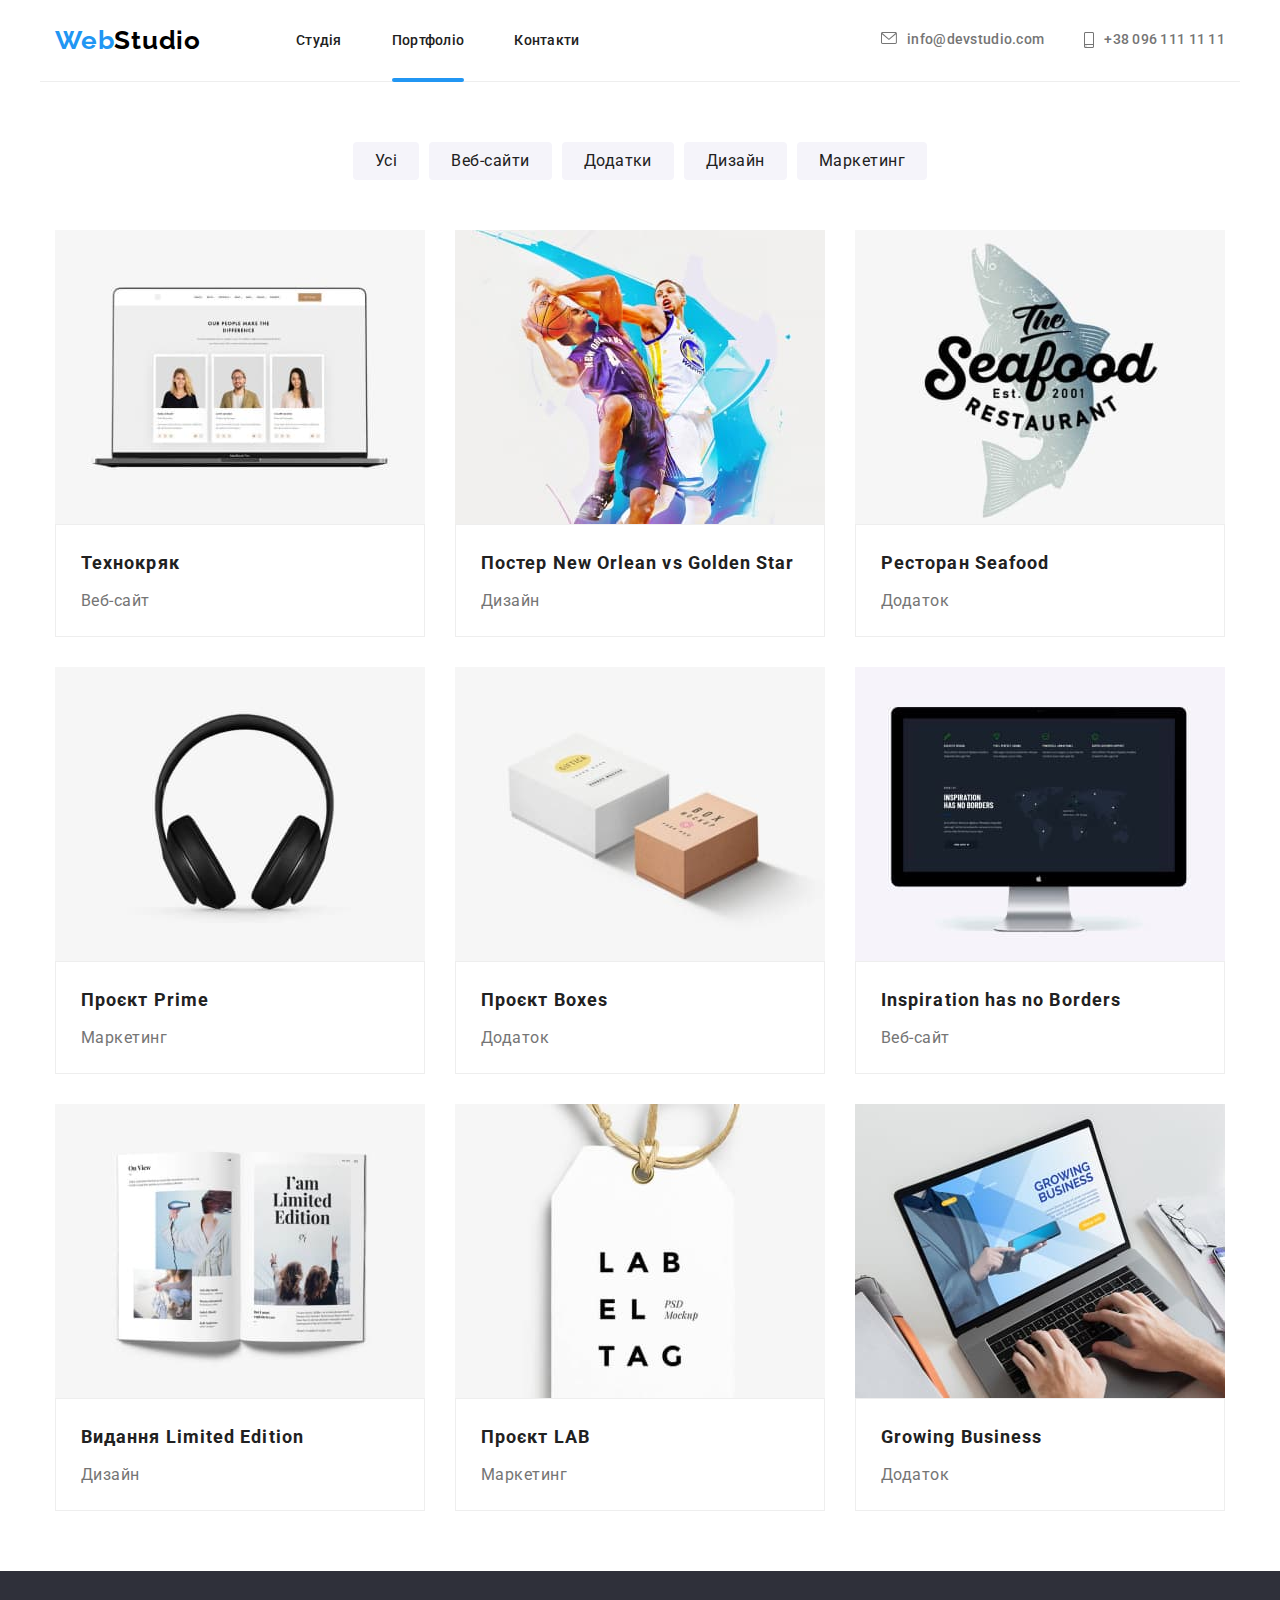
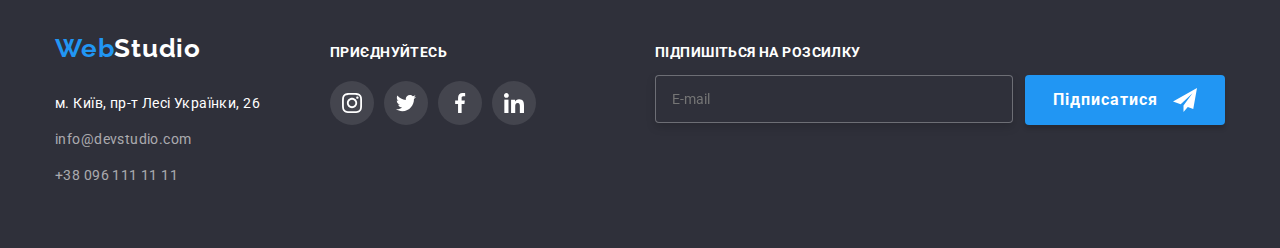
==== commit 2d57f778: "рпа" ====
--- a/portfolio.html
+++ b/portfolio.html
@@ -4,6 +4,7 @@
     <meta charset="UTF-8" />
     <meta http-equiv="X-UA-Compatible" content="IE=edge" />
     <meta name="viewport" content="width=device-width, initial-scale=1.0" />
+    <meta name="description" content="домашня робота. Студія" />
     <title>Портфоліо</title>
 
     <link href="./css/main.min.css" rel="stylesheet" type="text/css" />
@@ -113,6 +114,10 @@
               <a href="" class="card-works__link">
                 <div class="card-works__modal-box">
                   <img
+                    srcset="
+                      ./images/portfolio/texnokrjak.jpg    1x,
+                      ./images/portfolio/texnokrjak@2x.jpg 2x
+                    "
                     src="./images/portfolio/texnokrjak.jpg"
                     alt="лоп-топ"
                     width="100%"
@@ -133,7 +138,11 @@
               <a href="" class="card-works__link">
                 <div class="card-works__modal-box">
                   <img
-                    src="./images/portfolio/new-orlean-vs-golden-star.jpg"
+                    srcset="
+                      ./images/portfolio/new-orlean.jpg    1x,
+                      ./images/portfolio/new-orlean@2x.jpg 2x
+                    "
+                    src="./images/portfolio/new-orlean.jpg"
                     alt="постер матчу новий орлєан проти золотої зірки"
                     width="100%"
                   />
@@ -155,6 +164,10 @@
               <a href="" class="card-works__link">
                 <div class="card-works__modal-box">
                   <img
+                    srcset="
+                      ./images/portfolio/seafood.jpg    1x,
+                      ./images/portfolio/seafood@2x.jpg 2x
+                    "
                     src="./images/portfolio/seafood.jpg"
                     alt="логотип ресторану морскої їжи"
                     width="100%"
@@ -175,6 +188,10 @@
               <a href="" class="card-works__link">
                 <div class="card-works__modal-box">
                   <img
+                    srcset="
+                      ./images/portfolio/prime.jpg    1x,
+                      ./images/portfolio/prime@2x.jpg 2x
+                    "
                     src="./images/portfolio/prime.jpg"
                     alt="навушники"
                     width="100%"
@@ -195,6 +212,10 @@
               <a href="" class="card-works__link">
                 <div class="card-works__modal-box">
                   <img
+                    srcset="
+                      ./images/portfolio/boxes.jpg    1x,
+                      ./images/portfolio/boxes@2x.jpg 2x
+                    "
                     src="./images/portfolio/boxes.jpg"
                     alt="дві коробочки"
                     width="100%"
@@ -215,7 +236,11 @@
               <a href="" class="card-works__link">
                 <div class="card-works__modal-box">
                   <img
-                    src="./images/portfolio/inspiration-has-no-borders.jpg"
+                    srcset="
+                      ./images/portfolio/inspiration.jpg    1x,
+                      ./images/portfolio/inspiration@2x.jpg 2x
+                    "
+                    src="./images/portfolio/inspiration.jpg"
                     alt="монітор"
                     width="100%"
                   />
@@ -235,6 +260,10 @@
               <a href="" class="card-works__link">
                 <div class="card-works__modal-box">
                   <img
+                    srcset="
+                      ./images/portfolio/limited-edition.jpg    1x,
+                      ./images/portfolio/limited-edition@2x.jpg 2x
+                    "
                     src="./images/portfolio/limited-edition.jpg"
                     alt="книжка"
                     width="100%"
@@ -255,6 +284,10 @@
               <a href="" class="card-works__link">
                 <div class="card-works__modal-box">
                   <img
+                    srcset="
+                      ./images/portfolio/lab.jpg    1x,
+                      ./images/portfolio/lab@2x.jpg 2x
+                    "
                     src="./images/portfolio/lab.jpg"
                     alt="лейба лабораторії"
                     width="100%"
@@ -275,6 +308,10 @@
               <a href="" class="card-works__link">
                 <div class="card-works__modal-box">
                   <img
+                    srcset="
+                      ./images/portfolio/growing-business.jpg    1x,
+                      ./images/portfolio/growing-business@2x.jpg 2x
+                    "
                     src="./images/portfolio/growing-business.jpg"
                     alt="хтось процює на лоп-топ"
                     width="100%"
--- a/css/main.min.css
+++ b/css/main.min.css
@@ -1 +1 @@
-@import"https://fonts.googleapis.com/css2?family=Raleway:wght@700&family=Roboto:wght@400;500;700;900&display=swap";/*! modern-normalize v1.1.0 | MIT License | https://github.com/sindresorhus/modern-normalize */*,::after,::before{-webkit-box-sizing:border-box;box-sizing:border-box}html{-moz-tab-size:4;-o-tab-size:4;tab-size:4}html{line-height:1.15;-webkit-text-size-adjust:100%}body{margin:0}body{font-family:system-ui,-apple-system,"Segoe UI",Roboto,Helvetica,Arial,sans-serif,"Apple Color Emoji","Segoe UI Emoji"}hr{height:0;color:inherit}abbr[title]{-webkit-text-decoration:underline dotted;text-decoration:underline dotted}b,strong{font-weight:bolder}code,kbd,pre,samp{font-family:ui-monospace,SFMono-Regular,Consolas,"Liberation Mono",Menlo,monospace;font-size:1em}small{font-size:80%}sub,sup{font-size:75%;line-height:0;position:relative;vertical-align:baseline}sub{bottom:-0.25em}sup{top:-0.5em}table{text-indent:0;border-color:inherit}button,input,optgroup,select,textarea{font-family:inherit;font-size:100%;line-height:1.15;margin:0}button,select{text-transform:none}[type=button],[type=reset],[type=submit],button{-webkit-appearance:button;-moz-appearance:button;appearance:button}::-moz-focus-inner{border-style:none;padding:0}:-moz-focusring{outline:1px dotted ButtonText}:-moz-ui-invalid{box-shadow:none}legend{padding:0}progress{vertical-align:baseline}::-webkit-inner-spin-button,::-webkit-outer-spin-button{height:auto}[type=search]{-webkit-appearance:textfield;-moz-appearance:textfield;appearance:textfield;outline-offset:-2px}::-webkit-search-decoration{-webkit-appearance:none}::-webkit-file-upload-button{-webkit-appearance:button;font:inherit}summary{display:list-item}body{color:#212121;font-family:Roboto,sans-serif;background-color:#fff}img{display:block}.container{padding-left:15px;padding-right:15px;margin-left:auto;margin-right:auto;width:480px}@media screen and (min-width: 480px)and (max-width: 1200px){.container{width:480px}}@media screen and (min-width: 768px)and (max-width: 1200px){.container{width:768px}}@media screen and (min-width: 1200px){.container{width:1200px}}.visually-hidden{position:absolute;width:1px;height:1px;margin:-1px;border:0;padding:0;white-space:nowrap;-webkit-clip-path:inset(100%);clip-path:inset(100%);clip:rect(0 0 0 0);overflow:hidden}.modal-window__button,.mailing__button,.hero__button{min-width:200px;height:50px;background-color:#2196f3;-webkit-box-shadow:0px 4px 4px rgba(0,0,0,.15);box-shadow:0px 4px 4px rgba(0,0,0,.15);border-radius:4px;color:#fff;border:none;font-family:inherit;font-weight:700;font-size:16px;line-height:1.88;letter-spacing:.06em;-webkit-transition:background-color 250ms cubic-bezier(0.4, 0, 0.2, 1);transition:background-color 250ms cubic-bezier(0.4, 0, 0.2, 1)}.modal-window__button:hover,.mailing__button:hover,.hero__button:hover,.modal-window__button:focus,.mailing__button:focus,.hero__button:focus{background-color:#188ce8;cursor:pointer}.portfolio__cards,.social-modal,.contakts-modal,.navigator-modal-site,.join-box__list,.basement-address__list,.client,.social-contacts,.team-list,.work-list,.peculiarities-list,.topline__contakts,.navigator-site{margin-top:0px;margin-bottom:0px;padding-left:0px;list-style:none}.portfolio,.companies,.team,.our-work,.peculiarities{padding-top:60px;padding-bottom:60px}.join-box__networks,.social-contacts__networks{display:inline-block;width:44px;height:44px;border-radius:50%;padding:12px}.logo{color:#000;font-family:Raleway,sans-serif;font-weight:700;font-size:24px;line-height:1.19;letter-spacing:.03em;text-decoration:none}.logo__text{color:#2196f3}.this::after{content:"";width:100%;height:4px;background:#2196f3;border-radius:2px;position:absolute;left:0px;bottom:0px;-webkit-transform:translateY(32px);transform:translateY(32px)}.topline{background-color:#fff;padding-top:16px;padding-bottom:16px;border-bottom:1px solid #eee;position:relative;display:-webkit-box;display:-ms-flexbox;display:flex;-webkit-box-align:center;-ms-flex-align:center;align-items:center}@media screen and (min-width: 768px){.topline{padding-top:21px;padding-bottom:21px}}.topline__navigator{display:-webkit-box;display:-ms-flexbox;display:flex;-webkit-box-align:center;-ms-flex-align:center;align-items:center}.topline__navigator .logo{margin-right:95px}.navigator-site{display:-webkit-box;display:-ms-flexbox;display:flex}@media screen and (max-width: 767px){.navigator-site{display:none}}.topline__contakts{margin-left:auto}@media screen and (max-width: 767px){.topline__contakts{display:none}}.navigator-site__page{color:#212121;text-decoration:none;font-weight:500;font-size:14px;line-height:1.14;letter-spacing:.02em;-webkit-transition:color 250ms cubic-bezier(0.4, 0, 0.2, 1);transition:color 250ms cubic-bezier(0.4, 0, 0.2, 1)}.navigator-site__page:hover,.navigator-site__page:focus{color:#2196f3}.navigator-site__list{position:relative}.navigator-site .navigator-site__list+.navigator-site__list{margin-left:50px}.contakts-list__link{color:#757575;fill:currentColor;text-decoration:none;font-weight:500;font-size:12px;line-height:1.14;letter-spacing:.02em;display:-webkit-box;display:-ms-flexbox;display:flex;-webkit-transition:color 250ms cubic-bezier(0.4, 0, 0.2, 1);transition:color 250ms cubic-bezier(0.4, 0, 0.2, 1)}.contakts-list__link:hover,.contakts-list__link:focus{color:#2196f3}.contakts-list__icon{display:inline-block;margin-right:10px}.contakts-list:not(:last-child){margin-bottom:10px}.contakts-list__menu{position:absolute;right:15px;top:15px}.contakts-list__menu:hover{fill:#2196f3}@media screen and (min-width: 768px){.contakts-list__menu{display:none}}.hero{padding-top:118px;padding-bottom:118px;color:#fff;background-image:-webkit-gradient(linear, left top, left bottom, from(rgba(47, 48, 58, 0.4)), to(rgba(47, 48, 58, 0.4))),url(../../images/background-hero/squosh/header-mobail-x-1.jpg);background-image:linear-gradient(rgba(47, 48, 58, 0.4), rgba(47, 48, 58, 0.4)),url(../../images/background-hero/squosh/header-mobail-x-1.jpg);background-size:cover;background-repeat:no-repeat;background-position:50% 50%;text-align:center;margin:0 auto;max-width:1600px}@media screen and (min-width: 768px)and (max-width: 1199px){.hero{background-image:-webkit-gradient(linear, left top, left bottom, from(rgba(47, 48, 58, 0.4)), to(rgba(47, 48, 58, 0.4))),url(../../images/background-hero/squosh/headertabletx1.jpg);background-image:linear-gradient(rgba(47, 48, 58, 0.4), rgba(47, 48, 58, 0.4)),url(../../images/background-hero/squosh/headertabletx1.jpg);background-size:cover;background-repeat:no-repeat;background-position:50% 50%}}@media screen and (min-width: 1200px){.hero{padding-top:200px;padding-bottom:200px;background-image:-webkit-gradient(linear, left top, left bottom, from(rgba(47, 48, 58, 0.4)), to(rgba(47, 48, 58, 0.4))),url(../../images/background-hero/squosh/header-desktop-x-1.jpg);background-image:linear-gradient(rgba(47, 48, 58, 0.4), rgba(47, 48, 58, 0.4)),url(../../images/background-hero/squosh/header-desktop-x-1.jpg);background-size:cover;background-repeat:no-repeat;background-position:50% 50%}}.hero__header{font-weight:900;font-size:26px;line-height:1.36;letter-spacing:.06em;margin-bottom:30px;margin-top:0px}.peculiarities-list__point{-ms-flex-preferred-size:calc((100% - 90px)/4);flex-basis:calc((100% - 90px)/4)}.peculiarities-list .peculiarities-list__point:not(:last-child){margin-bottom:30px}.peculiarities-points__svg{background-color:#f5f4fa;padding-top:25px;padding-bottom:25px;text-align:center;margin-bottom:30px;border-radius:4px}.peculiarities-points__header{font-size:14px;line-height:1.14;letter-spacing:.03em;text-transform:uppercase;text-align:center;margin-top:0px;margin-bottom:10px}.peculiarities-points__text{color:#757575;letter-spacing:.03em;font-size:14px;line-height:1.71;margin-top:0px;margin-bottom:0px}.our-work{padding-top:0px}@media screen and (max-width: 1200px){.our-work{display:none}}.our-work__header{font-size:36px;line-height:1.17;text-align:center;letter-spacing:.03em;margin-top:0px;margin-bottom:50px}.work-list{display:-webkit-box;display:-ms-flexbox;display:flex}.work-list .work-list__imege:not(:last-child){margin-right:30px}.team{background-color:#f5f4fa;text-align:center}.team__header{font-size:36px;line-height:1.17;text-align:center;letter-spacing:.03em;margin-top:0px;margin-bottom:50px}.team-list__cards{-ms-flex-preferred-size:270px;flex-basis:270px;background-color:#fff;-webkit-box-shadow:0px 1px 3px rgba(0,0,0,.12),0px 1px 1px rgba(0,0,0,.14),0px 2px 1px rgba(0,0,0,.2);box-shadow:0px 1px 3px rgba(0,0,0,.12),0px 1px 1px rgba(0,0,0,.14),0px 2px 1px rgba(0,0,0,.2);border-radius:0px 0px 4px 4px}.team-list__cards:not(:first-child){margin-top:30px}.card-team__header{font-weight:500;font-size:16px;line-height:1.19;letter-spacing:.03em;margin-top:0px;margin-bottom:10px}.card-team__job-title{font-size:16px;line-height:1.19;margin-top:0px;margin-bottom:16px;color:#757575;letter-spacing:.03em}.card-team__text{padding-top:20px;padding-bottom:30px}.social-contacts{display:-webkit-box;display:-ms-flexbox;display:flex;-webkit-box-pack:center;-ms-flex-pack:center;justify-content:center}.social-contacts__blok:not(:last-child){margin-right:10px}.social-contacts__networks{fill:#afb1b8;-webkit-transition:background-color 250ms cubic-bezier(0.4, 0, 0.2, 1),fill 250ms cubic-bezier(0.4, 0, 0.2, 1);transition:background-color 250ms cubic-bezier(0.4, 0, 0.2, 1),fill 250ms cubic-bezier(0.4, 0, 0.2, 1)}.social-contacts__networks:hover,.social-contacts__networks:focus{background-color:#2196f3;fill:#fff}.teams-foto{width:450px}.companies__header{font-weight:700;font-size:28px;line-height:1.17;text-align:center;letter-spacing:.03em;margin-top:0px;margin-bottom:50px}.client{display:-webkit-box;display:-ms-flexbox;display:flex;-ms-flex-wrap:wrap;flex-wrap:wrap;-webkit-box-pack:justify;-ms-flex-pack:justify;justify-content:space-between;padding-left:0px}.client__blok:nth-child(n+3){margin-top:15px}.client__link{color:#afb1b8;width:210px;border:1px solid #afb1b8;border-radius:4px;padding:16px 52px;display:inline-block;-webkit-transition:color 250ms cubic-bezier(0.4, 0, 0.2, 1),border 250ms cubic-bezier(0.4, 0, 0.2, 1);transition:color 250ms cubic-bezier(0.4, 0, 0.2, 1),border 250ms cubic-bezier(0.4, 0, 0.2, 1)}.client__link:hover,.client__link:focus{color:#2196f3;border:1px solid #2196f3}.client__svg{fill:currentColor}.basement{background-color:#2f303a;padding-top:60px;padding-bottom:60px;color:#fff}.basement-content{display:-webkit-box;display:-ms-flexbox;display:flex;-webkit-box-orient:vertical;-webkit-box-direction:normal;-ms-flex-direction:column;flex-direction:column;-webkit-box-align:center;-ms-flex-align:center;align-items:center;-webkit-box-pack:center;-ms-flex-pack:center;justify-content:center}.basement-address{margin-bottom:60px;text-align:center}.basement-address__content{font-style:normal}.basement-address .logo{display:inline-block;color:#fff;margin-bottom:28px}.basement-address__text{margin-top:0px;margin-bottom:12px;font-size:14px;line-height:1.71;letter-spacing:.03em}.basement-address__list .basement-address__list-item+.basement-address__list-item{margin-top:12px}.basement-address__link{color:rgba(255,255,255,.6);font-weight:400;font-size:14px;line-height:1.71;letter-spacing:.03em;text-decoration:none;-webkit-transition:color 250ms cubic-bezier(0.4, 0, 0.2, 1);transition:color 250ms cubic-bezier(0.4, 0, 0.2, 1)}.basement-address__link:hover,.basement-address__link:focus{color:#2196f3}.join-box{margin-bottom:60px;text-align:center}.join-box__header{font-size:14px;line-height:1.14;letter-spacing:.03em;margin-top:0px;margin-bottom:20px}.join-box__list{display:-webkit-box;display:-ms-flexbox;display:flex}.join-box__networks{fill:#fff;background-color:rgba(255,255,255,.1019607843);-webkit-transition:background-color 250ms cubic-bezier(0.4, 0, 0.2, 1);transition:background-color 250ms cubic-bezier(0.4, 0, 0.2, 1)}.join-box__networks:hover,.join-box__networks:focus{background-color:#2196f3}.join-box__list-item:not(:first-child){margin-left:10px}.mailing{font-weight:700;font-size:14px;line-height:1.14;letter-spacing:.03em;text-align:center}.mailing__text{display:inline-block;margin-bottom:20px}.mailing__group{display:-webkit-box;display:-ms-flexbox;display:flex;-webkit-box-orient:vertical;-webkit-box-direction:normal;-ms-flex-direction:column;flex-direction:column}.mailing__input{width:450px;border:1px solid rgba(255,255,255,.3);-webkit-filter:drop-shadow(0px 4px 4px rgba(0, 0, 0, 0.15));filter:drop-shadow(0px 4px 4px rgba(0, 0, 0, 0.15));border-radius:4px;background-color:#2f303a;color:#fff;padding:15px 16px;outline:none;-webkit-transition:border 250ms cubic-bezier(0.4, 0, 0.2, 1);transition:border 250ms cubic-bezier(0.4, 0, 0.2, 1)}.mailing__input:focus{border:1px solid #2196f3}.mailing__button-group{margin-top:20px;position:relative;display:inline-block}.mailing__button{text-align:left;padding-left:28px}.mailing__send-svg{position:absolute;right:153px;top:13px}.modal{position:fixed;visibility:hidden;opacity:0}.is-hidden{position:fixed;top:0px;left:0px;width:100%;height:100%;background-color:rgba(0,0,0,.2);opacity:1;-webkit-transition:opacity 250ms cubic-bezier(0.4, 0, 0.2, 1);transition:opacity 250ms cubic-bezier(0.4, 0, 0.2, 1)}.modal-window{position:absolute;min-width:450px;min-height:281px;top:50%;left:50%;-webkit-transform:translate(-50%, -50%);transform:translate(-50%, -50%);-webkit-box-shadow:0px 1px 3px rgba(0,0,0,.12),0px 1px 1px rgba(0,0,0,.14),0px 2px 1px rgba(0,0,0,.2);box-shadow:0px 1px 3px rgba(0,0,0,.12),0px 1px 1px rgba(0,0,0,.14),0px 2px 1px rgba(0,0,0,.2);border-radius:4px;background-color:#fff}.modal-window__close{position:absolute;width:30px;height:30px;border-radius:50%;top:8px;right:8px;border:1px solid rgba(0,0,0,.1);text-align:center;font-size:18px;padding:6px 0;-webkit-transition:color 250ms cubic-bezier(0.4, 0, 0.2, 1);transition:color 250ms cubic-bezier(0.4, 0, 0.2, 1)}.modal-window__close:hover,.modal-window__close:focus{fill:#2196f3;cursor:pointer}.modal-window__text{margin-top:0px;margin-bottom:12px;font-weight:700;font-size:20px;line-height:1.15;text-align:center;letter-spacing:.03em}.modal-window__button{margin-left:auto;margin-right:auto;display:block}.modal-window__form{padding-top:40px;padding-left:41px;padding-right:39px;padding-bottom:40px}.user-input{display:-webkit-box;display:-ms-flexbox;display:flex;position:relative;-webkit-box-orient:vertical;-webkit-box-direction:normal;-ms-flex-direction:column;flex-direction:column;font-weight:400;font-size:12px;line-height:1.17;letter-spacing:.01em;color:#757575}.user-input+.user-input{margin-top:10px}.user-input__title{margin-bottom:4px}.user-input__input{padding-top:11px;padding-bottom:11px;padding-left:42px;border:1px solid rgba(33,33,33,.2);border-radius:4px;-webkit-transition:border 250ms cubic-bezier(0.4, 0, 0.2, 1);transition:border 250ms cubic-bezier(0.4, 0, 0.2, 1);outline:none}.user-input__input:focus{border:1px solid #2196f3}.user-input__svg{position:absolute;left:14px;bottom:11px;height:18px;color:#212121;fill:currentColor;-webkit-transition:color 250ms cubic-bezier(0.4, 0, 0.2, 1);transition:color 250ms cubic-bezier(0.4, 0, 0.2, 1)}.user-input__input:focus+.user-input__svg{color:#2196f3}.user-input__textarea{height:120px;resize:none;padding:14px 16px;border:1px solid rgba(33,33,33,.2);border-radius:4px;outline:none;-webkit-transition:border 250ms cubic-bezier(0.4, 0, 0.2, 1);transition:border 250ms cubic-bezier(0.4, 0, 0.2, 1)}.user-input__textarea::-webkit-input-placeholder{font-weight:400;font-size:12px;line-height:1.17;letter-spacing:.01em;color:rgba(117,117,117,.5)}.user-input__textarea::-moz-placeholder{font-weight:400;font-size:12px;line-height:1.17;letter-spacing:.01em;color:rgba(117,117,117,.5)}.user-input__textarea:-ms-input-placeholder{font-weight:400;font-size:12px;line-height:1.17;letter-spacing:.01em;color:rgba(117,117,117,.5)}.user-input__textarea::-ms-input-placeholder{font-weight:400;font-size:12px;line-height:1.17;letter-spacing:.01em;color:rgba(117,117,117,.5)}.user-input__textarea::placeholder{font-weight:400;font-size:12px;line-height:1.17;letter-spacing:.01em;color:rgba(117,117,117,.5)}.user-input__textarea:focus{border:1px solid #2196f3}.user-consent{position:relative;margin-top:20px;margin-bottom:30px;font-weight:400;font-size:12px;line-height:1.71;letter-spacing:.03em;color:#757575;padding-left:22px;display:-webkit-box;display:-ms-flexbox;display:flex;-webkit-box-align:center;-ms-flex-align:center;align-items:center}.user-consent__label:hover{cursor:pointer}.user-consent__link{color:#2196f3}.user-consent__input{-webkit-appearance:none;-moz-appearance:none;appearance:none;position:absolute}.user-consent__check-off{position:absolute;fill:#212121;top:50%;left:0px;-webkit-transform:translate(0%, -50%);transform:translate(0%, -50%);opacity:1;-webkit-transition:opacity 250ms cubic-bezier(0.4, 0, 0.2, 1);transition:opacity 250ms cubic-bezier(0.4, 0, 0.2, 1)}.user-consent__input:checked+.user-consent__check-off{opacity:0}.user-consent__check-svg{-webkit-transition:opacity 250ms cubic-bezier(0.4, 0, 0.2, 1);transition:opacity 250ms cubic-bezier(0.4, 0, 0.2, 1);position:absolute;opacity:0;top:50%;left:0px;-webkit-transform:translate(0%, -50%);transform:translate(0%, -50%);width:16px;height:15px;border-radius:2px}.user-consent__input:checked~.user-consent__check-svg{opacity:1}.head-modal{position:fixed;top:0px;left:0px;width:100%;height:100%;background-color:rgba(0,0,0,.2);opacity:1;-webkit-transition:opacity 250ms cubic-bezier(0.4, 0, 0.2, 1);transition:opacity 250ms cubic-bezier(0.4, 0, 0.2, 1);z-index:2}.head-modal--close{position:fixed;visibility:hidden;opacity:0}@media screen and (min-width: 768px){.head-modal{display:none}}.navigator-modal-site{margin-bottom:120px}.navigator-modal-site__page{text-decoration:none;font-weight:500;font-size:40px;line-height:1.8;letter-spacing:.02em;color:#212121}.navigator-modal-site__page:hover{color:#2196f3}.header-modal{position:absolute;top:50%;left:50%;-webkit-transform:translate(-50%, -50%);transform:translate(-50%, -50%);width:480px;background-color:#fff;padding:40px 48px}.header-modal__close{position:absolute;right:15px;top:10px}.header-modal__close:hover{fill:#2196f3}.contakts-modal__mail{display:inline-block;margin-bottom:64px;text-decoration:none;font-weight:500;font-size:24px;line-height:1.17;letter-spacing:.02em;color:#757575}.contakts-modal__tel{display:inline-block;margin-bottom:36px;text-decoration:none;font-weight:500;font-size:34px;line-height:40px;letter-spacing:.02em;color:#2196f3}.social-modal{display:-webkit-box;display:-ms-flexbox;display:flex;margin:0px -10px}.social-modal__networks{text-decoration:none;color:#2196f3;font-family:"Roboto";font-style:normal;font-weight:500;font-size:18px;line-height:1.2;letter-spacing:.02em}.social-modal__blok:not(:last-child){border-right:1px solid #eee}.social-modal__blok{padding:0px 10px}@media screen and (min-width: 768px){.portfolio__cards{display:-webkit-box;display:-ms-flexbox;display:flex;-ms-flex-wrap:wrap;flex-wrap:wrap}}.filter{margin-bottom:40px}@media screen and (min-width: 768px){.filter{display:-webkit-box;display:-ms-flexbox;display:flex;-webkit-box-pack:center;-ms-flex-pack:center;justify-content:center}}.filter__button{display:inline-block;color:#212121;font-weight:400;font-size:16px;line-height:1.63;letter-spacing:.03em;background-color:#f5f4fa;border-radius:4px;border:none;padding:6px 22px;cursor:pointer;-webkit-transition:background-color 250ms cubic-bezier(0.4, 0, 0.2, 1),color 250ms cubic-bezier(0.4, 0, 0.2, 1),-webkit-box-shadow 250ms cubic-bezier(0.4, 0, 0.2, 1);transition:background-color 250ms cubic-bezier(0.4, 0, 0.2, 1),color 250ms cubic-bezier(0.4, 0, 0.2, 1),-webkit-box-shadow 250ms cubic-bezier(0.4, 0, 0.2, 1);transition:background-color 250ms cubic-bezier(0.4, 0, 0.2, 1),color 250ms cubic-bezier(0.4, 0, 0.2, 1),box-shadow 250ms cubic-bezier(0.4, 0, 0.2, 1);transition:background-color 250ms cubic-bezier(0.4, 0, 0.2, 1),color 250ms cubic-bezier(0.4, 0, 0.2, 1),box-shadow 250ms cubic-bezier(0.4, 0, 0.2, 1),-webkit-box-shadow 250ms cubic-bezier(0.4, 0, 0.2, 1);margin-bottom:15px}.filter__button:hover,.filter__button:focus{background-color:#2196f3;color:#fff;-webkit-box-shadow:0px 3px 1px rgba(0,0,0,.1),0px 1px 2px rgba(0,0,0,.08),0px 2px 2px rgba(0,0,0,.12);box-shadow:0px 3px 1px rgba(0,0,0,.1),0px 1px 2px rgba(0,0,0,.08),0px 2px 2px rgba(0,0,0,.12)}.filter__button:not(:last-child){margin-right:10px}@media screen and (min-width: 768px){.filter__button{margin-bottom:0px}}.card-works{margin-bottom:30px;-webkit-transition:-webkit-box-shadow 250ms cubic-bezier(0.4, 0, 0.2, 1);transition:-webkit-box-shadow 250ms cubic-bezier(0.4, 0, 0.2, 1);transition:box-shadow 250ms cubic-bezier(0.4, 0, 0.2, 1);transition:box-shadow 250ms cubic-bezier(0.4, 0, 0.2, 1), -webkit-box-shadow 250ms cubic-bezier(0.4, 0, 0.2, 1)}@media screen and (min-width: 768px){.card-works{margin-right:30px;-ms-flex-preferred-size:354px;flex-basis:354px}.card-works:nth-child(2n){margin-right:0px}}.card-works:hover,.card-works:focus{-webkit-box-shadow:0px 1px 1px rgba(0,0,0,.12),0px 4px 4px rgba(0,0,0,.06),1px 4px 6px rgba(0,0,0,.16);box-shadow:0px 1px 1px rgba(0,0,0,.12),0px 4px 4px rgba(0,0,0,.06),1px 4px 6px rgba(0,0,0,.16)}.card-works__link{text-decoration:none}.card-works__modal-box{position:relative;overflow:hidden}.card-works__modal-text{display:block;position:absolute;left:0px;top:0px;margin-top:0px;height:100%;padding-left:24px;padding-right:24px;padding-top:63px;padding-bottom:63px;background-color:rgba(33,150,243,.9);-webkit-transform:translateY(100%);transform:translateY(100%);-webkit-transition:-webkit-transform 250ms cubic-bezier(0.4, 0, 0.2, 1);transition:-webkit-transform 250ms cubic-bezier(0.4, 0, 0.2, 1);transition:transform 250ms cubic-bezier(0.4, 0, 0.2, 1);transition:transform 250ms cubic-bezier(0.4, 0, 0.2, 1), -webkit-transform 250ms cubic-bezier(0.4, 0, 0.2, 1);font-weight:400;font-size:18px;line-height:1.6;letter-spacing:.03em;color:#fff}.card-works:hover .card-works__modal-text{-webkit-transform:translateY(0);transform:translateY(0)}.card-works__content{padding-left:25px;padding-top:20px;padding-bottom:20px;padding-right:25px;background:#fff;border:1px solid #eee}.card-works__title{font-weight:700;font-size:18px;line-height:2;letter-spacing:.06em;color:#212121;margin-top:0px;margin-bottom:5px}.card-works__text{margin-top:0px;margin-bottom:0px;font-weight:400;font-size:16px;line-height:1.88;letter-spacing:.03em;color:#757575}/*# sourceMappingURL=main.min.css.map */+@import"https://fonts.googleapis.com/css2?family=Raleway:wght@700&family=Roboto:wght@400;500;700;900&display=swap";/*! modern-normalize v1.1.0 | MIT License | https://github.com/sindresorhus/modern-normalize */*,::after,::before{-webkit-box-sizing:border-box;box-sizing:border-box}html{-moz-tab-size:4;-o-tab-size:4;tab-size:4}html{line-height:1.15;-webkit-text-size-adjust:100%}body{margin:0}body{font-family:system-ui,-apple-system,"Segoe UI",Roboto,Helvetica,Arial,sans-serif,"Apple Color Emoji","Segoe UI Emoji"}hr{height:0;color:inherit}abbr[title]{-webkit-text-decoration:underline dotted;text-decoration:underline dotted}b,strong{font-weight:bolder}code,kbd,pre,samp{font-family:ui-monospace,SFMono-Regular,Consolas,"Liberation Mono",Menlo,monospace;font-size:1em}small{font-size:80%}sub,sup{font-size:75%;line-height:0;position:relative;vertical-align:baseline}sub{bottom:-0.25em}sup{top:-0.5em}table{text-indent:0;border-color:inherit}button,input,optgroup,select,textarea{font-family:inherit;font-size:100%;line-height:1.15;margin:0}button,select{text-transform:none}[type=button],[type=reset],[type=submit],button{-webkit-appearance:button;-moz-appearance:button;appearance:button}::-moz-focus-inner{border-style:none;padding:0}:-moz-focusring{outline:1px dotted ButtonText}:-moz-ui-invalid{box-shadow:none}legend{padding:0}progress{vertical-align:baseline}::-webkit-inner-spin-button,::-webkit-outer-spin-button{height:auto}[type=search]{-webkit-appearance:textfield;-moz-appearance:textfield;appearance:textfield;outline-offset:-2px}::-webkit-search-decoration{-webkit-appearance:none}::-webkit-file-upload-button{-webkit-appearance:button;font:inherit}summary{display:list-item}body{color:#212121;font-family:Roboto,sans-serif;background-color:#fff}img{display:block}.container{padding-left:15px;padding-right:15px;margin-left:auto;margin-right:auto;width:480px}@media screen and (min-width: 480px)and (max-width: 767px){.container{width:480px}}@media screen and (min-width: 768px)and (max-width: 1199px){.container{width:768px}}@media screen and (min-width: 1200px){.container{width:1200px}}.visually-hidden{position:absolute;width:1px;height:1px;margin:-1px;border:0;padding:0;white-space:nowrap;-webkit-clip-path:inset(100%);clip-path:inset(100%);clip:rect(0 0 0 0);overflow:hidden}.modal-window__button,.mailing__button,.hero__button{min-width:200px;height:50px;background-color:#2196f3;-webkit-box-shadow:0px 4px 4px rgba(0,0,0,.15);box-shadow:0px 4px 4px rgba(0,0,0,.15);border-radius:4px;color:#fff;border:none;font-family:inherit;font-weight:700;font-size:16px;line-height:1.88;letter-spacing:.06em;-webkit-transition:background-color 250ms cubic-bezier(0.4, 0, 0.2, 1);transition:background-color 250ms cubic-bezier(0.4, 0, 0.2, 1)}.modal-window__button:hover,.mailing__button:hover,.hero__button:hover,.modal-window__button:focus,.mailing__button:focus,.hero__button:focus{background-color:#188ce8;cursor:pointer}.portfolio__cards,.social-modal,.contakts-modal,.navigator-modal-site,.join-box__list,.basement-address__list,.client,.social-contacts,.team-list,.work-list,.peculiarities-list,.topline__contakts,.navigator-site{margin-top:0px;margin-bottom:0px;padding-left:0px;list-style:none}.portfolio,.companies,.team,.our-work,.peculiarities{padding-top:60px;padding-bottom:60px}.join-box__networks,.social-contacts__networks{display:inline-block;width:44px;height:44px;border-radius:50%;padding:12px}.logo{color:#000;font-family:Raleway,sans-serif;font-weight:700;font-size:24px;line-height:1.19;letter-spacing:.03em;text-decoration:none}@media(min-width: 1200px){.logo{font-size:26px}}.logo__text{color:#2196f3}.this::after{content:"";width:100%;height:4px;background:#2196f3;border-radius:2px;position:absolute;left:0px;bottom:0px;-webkit-transform:translateY(32px);transform:translateY(32px)}.topline{background-color:#fff;padding-top:16px;padding-bottom:16px;border-bottom:1px solid #eee;position:relative;display:-webkit-box;display:-ms-flexbox;display:flex;-webkit-box-align:center;-ms-flex-align:center;align-items:center}@media screen and (min-width: 768px){.topline{padding-top:21px;padding-bottom:21px}}@media(min-width: 1200px){.topline{padding-top:25px;padding-bottom:25px}}.topline__navigator{display:-webkit-box;display:-ms-flexbox;display:flex;-webkit-box-align:center;-ms-flex-align:center;align-items:center}.topline__navigator .logo{margin-right:95px}.navigator-site{display:-webkit-box;display:-ms-flexbox;display:flex}@media screen and (max-width: 767px){.navigator-site{display:none}}.topline__contakts{margin-left:auto}@media screen and (max-width: 767px){.topline__contakts{display:none}}@media(min-width: 1200px){.topline__contakts{display:-webkit-box;display:-ms-flexbox;display:flex}}.navigator-site__page{color:#212121;text-decoration:none;font-weight:500;font-size:14px;line-height:1.14;letter-spacing:.02em;-webkit-transition:color 250ms cubic-bezier(0.4, 0, 0.2, 1);transition:color 250ms cubic-bezier(0.4, 0, 0.2, 1)}.navigator-site__page:hover,.navigator-site__page:focus{color:#2196f3}.navigator-site__list{position:relative}.navigator-site .navigator-site__list+.navigator-site__list{margin-left:50px}.contakts-list__link{color:#757575;fill:currentColor;text-decoration:none;font-weight:500;font-size:12px;line-height:1.14;letter-spacing:.02em;display:-webkit-box;display:-ms-flexbox;display:flex;-webkit-transition:color 250ms cubic-bezier(0.4, 0, 0.2, 1);transition:color 250ms cubic-bezier(0.4, 0, 0.2, 1)}@media(min-width: 1200px){.contakts-list__link{-webkit-box-pack:center;-ms-flex-pack:center;justify-content:center;font-size:14px}}.contakts-list__link:hover,.contakts-list__link:focus{color:#2196f3}.contakts-list__icon{display:inline-block;margin-right:10px}.contakts-list:not(:last-child){margin-bottom:10px}@media(min-width: 1200px){.contakts-list:not(:last-child){margin-bottom:0px;margin-right:40px}}.contakts-list__menu{position:absolute;right:15px;top:15px}.contakts-list__menu:hover{fill:#2196f3}@media screen and (min-width: 768px){.contakts-list__menu{display:none}}.hero{padding-top:118px;padding-bottom:118px;color:#fff;background-image:-webkit-gradient(linear, left top, left bottom, from(rgba(47, 48, 58, 0.4)), to(rgba(47, 48, 58, 0.4))),url(../images/background-hero/header-mobail-x-1.jpg);background-image:linear-gradient(rgba(47, 48, 58, 0.4), rgba(47, 48, 58, 0.4)),url(../images/background-hero/header-mobail-x-1.jpg);background-size:cover;background-repeat:no-repeat;background-position:50% 50%;text-align:center;margin:0 auto;max-width:1600px}@media(min-device-pixel-ratio: 2),(-webkit-min-device-pixel-ratio: 2),(min-resolution: 192dpi),(min-resolution: 2dppx){.hero{background-image:-webkit-gradient(linear, left top, left bottom, from(rgba(47, 48, 58, 0.4)), to(rgba(47, 48, 58, 0.4))),url("../images/background-hero/header-mobail-x-2.jpg");background-image:linear-gradient(rgba(47, 48, 58, 0.4), rgba(47, 48, 58, 0.4)),url("../images/background-hero/header-mobail-x-2.jpg")}}@media screen and (min-width: 768px)and (max-width: 1199px){.hero{background-image:-webkit-gradient(linear, left top, left bottom, from(rgba(47, 48, 58, 0.4)), to(rgba(47, 48, 58, 0.4))),url(../images/background-hero/headertabletx1.jpg);background-image:linear-gradient(rgba(47, 48, 58, 0.4), rgba(47, 48, 58, 0.4)),url(../images/background-hero/headertabletx1.jpg)}}@media screen and (min-width: 768px)and (max-width: 1199px)and (min-device-pixel-ratio: 2),screen and (min-width: 768px)and (max-width: 1199px)and (-webkit-min-device-pixel-ratio: 2),screen and (min-width: 768px)and (max-width: 1199px)and (min-resolution: 192dpi),screen and (min-width: 768px)and (max-width: 1199px)and (min-resolution: 2dppx){.hero{background-image:-webkit-gradient(linear, left top, left bottom, from(rgba(47, 48, 58, 0.4)), to(rgba(47, 48, 58, 0.4))),url("../images/background-hero/header-tablet-x-2.jpg");background-image:linear-gradient(rgba(47, 48, 58, 0.4), rgba(47, 48, 58, 0.4)),url("../images/background-hero/header-tablet-x-2.jpg")}}@media screen and (min-width: 1200px){.hero{padding-top:200px;padding-bottom:200px;background-image:-webkit-gradient(linear, left top, left bottom, from(rgba(47, 48, 58, 0.4)), to(rgba(47, 48, 58, 0.4))),url(../images/background-hero/header-desktop-x-1.jpg);background-image:linear-gradient(rgba(47, 48, 58, 0.4), rgba(47, 48, 58, 0.4)),url(../images/background-hero/header-desktop-x-1.jpg)}}@media screen and (min-width: 1200px)and (min-device-pixel-ratio: 2),screen and (min-width: 1200px)and (-webkit-min-device-pixel-ratio: 2),screen and (min-width: 1200px)and (min-resolution: 192dpi),screen and (min-width: 1200px)and (min-resolution: 2dppx){.hero{background-image:-webkit-gradient(linear, left top, left bottom, from(rgba(47, 48, 58, 0.4)), to(rgba(47, 48, 58, 0.4))),url("../images/background-hero/header-desktop-x-2.jpg");background-image:linear-gradient(rgba(47, 48, 58, 0.4), rgba(47, 48, 58, 0.4)),url("../images/background-hero/header-desktop-x-2.jpg")}}.hero__header{font-weight:900;font-size:26px;line-height:1.36;letter-spacing:.06em;margin-bottom:30px;margin-top:0px}@media screen and (min-width: 1200px){.hero__header{font-size:44px}}@media(max-width: 767px){.peculiarities-list__point:not(:last-child){margin-bottom:30px}}@media(min-width: 768px){.peculiarities-list{display:-webkit-box;display:-ms-flexbox;display:flex;-ms-flex-wrap:wrap;flex-wrap:wrap;-webkit-box-pack:justify;-ms-flex-pack:justify;justify-content:space-between}}@media(min-width: 768px)and (max-width: 1199px){.peculiarities-list__point{-ms-flex-preferred-size:calc((100% - 30px)/2);flex-basis:calc((100% - 30px)/2)}.peculiarities-list__point:not(:nth-child(n+3)){margin-bottom:30px}}@media(min-width: 1200px){.peculiarities-list__point{-ms-flex-preferred-size:calc((100% - 90px)/4);flex-basis:calc((100% - 90px)/4)}}.peculiarities-points__svg{background-color:#f5f4fa;padding-top:25px;padding-bottom:25px;text-align:center;margin-bottom:30px;border-radius:4px}.peculiarities-points__header{font-size:14px;line-height:1.14;letter-spacing:.03em;text-transform:uppercase;text-align:center;margin-top:0px;margin-bottom:10px}.peculiarities-points__text{color:#757575;letter-spacing:.03em;font-size:14px;line-height:1.71;margin-top:0px;margin-bottom:0px}.our-work{padding-top:0px}@media screen and (max-width: 1199px){.our-work{display:none}}.our-work__header{font-size:36px;line-height:1.17;text-align:center;letter-spacing:.03em;margin-top:0px;margin-bottom:50px}.work-list{display:-webkit-box;display:-ms-flexbox;display:flex}.work-list__imege:not(:last-child){margin-right:30px}.work-list__imege{position:relative}.work-list__title-text{position:absolute;display:block;width:100%;bottom:0px;margin:0px;padding-top:27px;padding-bottom:27px;font-weight:700;font-size:14px;line-height:1.14;text-align:center;letter-spacing:.03em;color:#fff;background-color:rgba(47,48,58,.8)}.team{background-color:#f5f4fa;text-align:center}.team__header{font-size:36px;line-height:1.17;text-align:center;letter-spacing:.03em;margin-top:0px;margin-bottom:50px}@media(min-width: 768px){.team-list{display:-webkit-box;display:-ms-flexbox;display:flex;-webkit-box-pack:justify;-ms-flex-pack:justify;justify-content:space-between;-ms-flex-wrap:wrap;flex-wrap:wrap;-ms-flex-preferred-size:354px;flex-basis:354px}}@media(min-width: 1200px){.team-list{-ms-flex-preferred-size:270px;flex-basis:270px}}.team-list__cards{background-color:#fff;-webkit-box-shadow:0px 1px 3px rgba(0,0,0,.12),0px 1px 1px rgba(0,0,0,.14),0px 2px 1px rgba(0,0,0,.2);box-shadow:0px 1px 3px rgba(0,0,0,.12),0px 1px 1px rgba(0,0,0,.14),0px 2px 1px rgba(0,0,0,.2);border-radius:0px 0px 4px 4px}@media(min-width: 768px)and (max-width: 1199px){.team-list__cards{-ms-flex-preferred-size:354px;flex-basis:354px}.team-list__cards:nth-child(n+3){margin-top:30px}}@media(max-width: 767px){.team-list__cards:not(:first-child){margin-top:30px}}@media(min-width: 1200px){.team-list__cards{-ms-flex-preferred-size:270px;flex-basis:270px}}.card-team__header{font-weight:500;font-size:16px;line-height:1.19;letter-spacing:.03em;margin-top:0px;margin-bottom:10px}.card-team__job-title{font-size:16px;line-height:1.19;margin-top:0px;margin-bottom:16px;color:#757575;letter-spacing:.03em}.card-team__text{padding-top:20px;padding-bottom:30px}.social-contacts{display:-webkit-box;display:-ms-flexbox;display:flex;-webkit-box-pack:center;-ms-flex-pack:center;justify-content:center}.social-contacts__blok:not(:last-child){margin-right:10px}.social-contacts__networks{fill:#afb1b8;-webkit-transition:background-color 250ms cubic-bezier(0.4, 0, 0.2, 1),fill 250ms cubic-bezier(0.4, 0, 0.2, 1);transition:background-color 250ms cubic-bezier(0.4, 0, 0.2, 1),fill 250ms cubic-bezier(0.4, 0, 0.2, 1)}.social-contacts__networks:hover,.social-contacts__networks:focus{background-color:#2196f3;fill:#fff}.teams-foto{width:100%}.companies__header{font-weight:700;font-size:28px;line-height:1.17;text-align:center;letter-spacing:.03em;margin-top:0px;margin-bottom:50px}.client{display:-webkit-box;display:-ms-flexbox;display:flex;-ms-flex-wrap:wrap;flex-wrap:wrap;-webkit-box-pack:justify;-ms-flex-pack:justify;justify-content:space-between;padding-left:0px}@media(max-width: 767px){.client__blok:nth-child(n+3){margin-top:15px}}@media(min-width: 768px)and (max-width: 1199px){.client__blok:not(:nth-child(3n)){margin-right:30px}.client__blok:nth-child(n+4){margin-top:30px}}.client__link{color:#afb1b8;width:210px;border:1px solid #afb1b8;border-radius:4px;padding:16px 52px;display:inline-block;-webkit-transition:color 250ms cubic-bezier(0.4, 0, 0.2, 1),border 250ms cubic-bezier(0.4, 0, 0.2, 1);transition:color 250ms cubic-bezier(0.4, 0, 0.2, 1),border 250ms cubic-bezier(0.4, 0, 0.2, 1)}@media(min-width: 768px){.client__link{width:226px;padding:16px 60px}}@media(min-width: 1200px){.client__link{width:170px;padding:16px 32px}}.client__link:hover,.client__link:focus{color:#2196f3;border:1px solid #2196f3}.client__svg{fill:currentColor}.basement{background-color:#2f303a;padding-top:60px;padding-bottom:60px;color:#fff}.basement-content{display:-webkit-box;display:-ms-flexbox;display:flex;-webkit-box-orient:vertical;-webkit-box-direction:normal;-ms-flex-direction:column;flex-direction:column;-ms-flex-wrap:wrap;flex-wrap:wrap;-webkit-box-align:center;-ms-flex-align:center;align-items:center;-webkit-box-pack:center;-ms-flex-pack:center;justify-content:center}@media(min-width: 768px)and (max-width: 1199px){.basement-content{-webkit-box-align:start;-ms-flex-align:start;align-items:flex-start;-webkit-box-orient:horizontal;-webkit-box-direction:normal;-ms-flex-direction:row;flex-direction:row}.basement-content__join{margin-left:165px}}@media(min-width: 1200px){.basement-content{-webkit-box-orient:horizontal;-webkit-box-direction:normal;-ms-flex-direction:row;flex-direction:row;-webkit-box-align:baseline;-ms-flex-align:baseline;align-items:baseline}.basement-content__join{margin-left:70px}.basement-content__mailing{margin-left:auto}}.basement-address{margin-bottom:60px;text-align:center}@media(min-width: 1200px){.basement-address{margin-bottom:0px;text-align:start}}.basement-address__content{font-style:normal}.basement-address .logo{display:inline-block;color:#fff;margin-bottom:28px}.basement-address__text{margin-top:0px;margin-bottom:12px;font-size:14px;line-height:1.71;letter-spacing:.03em}.basement-address__list .basement-address__list-item+.basement-address__list-item{margin-top:12px}.basement-address__link{color:rgba(255,255,255,.6);font-weight:400;font-size:14px;line-height:1.71;letter-spacing:.03em;text-decoration:none;-webkit-transition:color 250ms cubic-bezier(0.4, 0, 0.2, 1);transition:color 250ms cubic-bezier(0.4, 0, 0.2, 1)}.basement-address__link:hover,.basement-address__link:focus{color:#2196f3}.join-box{margin-bottom:60px;text-align:center}@media(min-width: 1200px){.join-box{text-align:start}}.join-box__header{font-size:14px;line-height:1.14;letter-spacing:.03em;margin-top:0px;margin-bottom:20px}.join-box__list{display:-webkit-box;display:-ms-flexbox;display:flex}.join-box__networks{fill:#fff;background-color:rgba(255,255,255,.1019607843);-webkit-transition:background-color 250ms cubic-bezier(0.4, 0, 0.2, 1);transition:background-color 250ms cubic-bezier(0.4, 0, 0.2, 1)}.join-box__networks:hover,.join-box__networks:focus{background-color:#2196f3}.join-box__list-item:not(:first-child){margin-left:10px}.mailing{font-weight:700;font-size:14px;line-height:1.14;letter-spacing:.03em;text-align:center}@media(min-width: 1200px){.mailing{text-align:start}}.mailing__text{margin-bottom:20px}.mailing__group{display:-webkit-box;display:-ms-flexbox;display:flex;-webkit-box-orient:vertical;-webkit-box-direction:normal;-ms-flex-direction:column;flex-direction:column}@media(min-width: 1200px){.mailing__group{-webkit-box-orient:horizontal;-webkit-box-direction:normal;-ms-flex-direction:row;flex-direction:row}}.mailing__input{width:450px;border:1px solid rgba(255,255,255,.3);-webkit-filter:drop-shadow(0px 4px 4px rgba(0, 0, 0, 0.15));filter:drop-shadow(0px 4px 4px rgba(0, 0, 0, 0.15));border-radius:4px;background-color:#2f303a;color:#fff;padding:15px 16px;outline:none;-webkit-transition:border 250ms cubic-bezier(0.4, 0, 0.2, 1);transition:border 250ms cubic-bezier(0.4, 0, 0.2, 1)}@media(min-width: 1200px){.mailing__input{width:358px}}.mailing__input:focus{border:1px solid #2196f3}.mailing__button-group{margin-top:20px;position:relative;display:inline-block}@media(min-width: 1200px){.mailing__button-group{margin-left:12px;margin-top:0px}}.mailing__button{text-align:left;padding-left:28px}.mailing__send-svg{position:absolute;right:153px;top:13px}@media(min-width: 1200px){.mailing__send-svg{right:28px}}.modal{position:fixed;visibility:hidden;opacity:0}.is-hidden{position:fixed;top:0px;left:0px;width:100%;height:100%;background-color:rgba(0,0,0,.2);opacity:1;-webkit-transition:opacity 250ms cubic-bezier(0.4, 0, 0.2, 1);transition:opacity 250ms cubic-bezier(0.4, 0, 0.2, 1)}.modal-window{position:absolute;min-width:450px;top:50%;left:50%;-webkit-transform:translate(-50%, -50%);transform:translate(-50%, -50%);-webkit-box-shadow:0px 1px 3px rgba(0,0,0,.12),0px 1px 1px rgba(0,0,0,.14),0px 2px 1px rgba(0,0,0,.2);box-shadow:0px 1px 3px rgba(0,0,0,.12),0px 1px 1px rgba(0,0,0,.14),0px 2px 1px rgba(0,0,0,.2);border-radius:4px;background-color:#fff}.modal-window__close{position:absolute;width:30px;height:30px;border-radius:50%;top:8px;right:8px;border:1px solid rgba(0,0,0,.1);text-align:center;font-size:18px;padding:6px 0;-webkit-transition:color 250ms cubic-bezier(0.4, 0, 0.2, 1);transition:color 250ms cubic-bezier(0.4, 0, 0.2, 1)}.modal-window__close:hover,.modal-window__close:focus{fill:#2196f3;cursor:pointer}.modal-window__text{margin-top:0px;margin-bottom:12px;font-weight:700;font-size:20px;line-height:1.15;text-align:center;letter-spacing:.03em}.modal-window__button{margin-left:auto;margin-right:auto;display:block}.modal-window__form{padding-top:40px;padding-left:41px;padding-right:39px;padding-bottom:40px}.user-input{display:-webkit-box;display:-ms-flexbox;display:flex;position:relative;-webkit-box-orient:vertical;-webkit-box-direction:normal;-ms-flex-direction:column;flex-direction:column;font-weight:400;font-size:12px;line-height:1.17;letter-spacing:.01em;color:#757575}.user-input+.user-input{margin-top:10px}.user-input__title{margin-bottom:4px}.user-input__input{padding-top:11px;padding-bottom:11px;padding-left:42px;border:1px solid rgba(33,33,33,.2);border-radius:4px;-webkit-transition:border 250ms cubic-bezier(0.4, 0, 0.2, 1);transition:border 250ms cubic-bezier(0.4, 0, 0.2, 1);outline:none}.user-input__input:focus{border:1px solid #2196f3}.user-input__svg{position:absolute;left:14px;bottom:11px;height:18px;color:#212121;fill:currentColor;-webkit-transition:color 250ms cubic-bezier(0.4, 0, 0.2, 1);transition:color 250ms cubic-bezier(0.4, 0, 0.2, 1)}.user-input__input:focus+.user-input__svg{color:#2196f3}.user-input__textarea{height:120px;resize:none;padding:14px 16px;border:1px solid rgba(33,33,33,.2);border-radius:4px;outline:none;-webkit-transition:border 250ms cubic-bezier(0.4, 0, 0.2, 1);transition:border 250ms cubic-bezier(0.4, 0, 0.2, 1)}.user-input__textarea::-webkit-input-placeholder{font-weight:400;font-size:12px;line-height:1.17;letter-spacing:.01em;color:rgba(117,117,117,.5)}.user-input__textarea::-moz-placeholder{font-weight:400;font-size:12px;line-height:1.17;letter-spacing:.01em;color:rgba(117,117,117,.5)}.user-input__textarea:-ms-input-placeholder{font-weight:400;font-size:12px;line-height:1.17;letter-spacing:.01em;color:rgba(117,117,117,.5)}.user-input__textarea::-ms-input-placeholder{font-weight:400;font-size:12px;line-height:1.17;letter-spacing:.01em;color:rgba(117,117,117,.5)}.user-input__textarea::placeholder{font-weight:400;font-size:12px;line-height:1.17;letter-spacing:.01em;color:rgba(117,117,117,.5)}.user-input__textarea:focus{border:1px solid #2196f3}.user-consent{position:relative;margin-top:20px;margin-bottom:30px;font-weight:400;font-size:12px;line-height:1.71;letter-spacing:.03em;color:#757575;padding-left:22px;display:-webkit-box;display:-ms-flexbox;display:flex;-webkit-box-align:center;-ms-flex-align:center;align-items:center}.user-consent__label:hover{cursor:pointer}.user-consent__link{color:#2196f3}.user-consent__input{-webkit-appearance:none;-moz-appearance:none;appearance:none;position:absolute}.user-consent__check-off{position:absolute;fill:#212121;top:50%;left:0px;-webkit-transform:translate(0%, -50%);transform:translate(0%, -50%);opacity:1;-webkit-transition:opacity 250ms cubic-bezier(0.4, 0, 0.2, 1);transition:opacity 250ms cubic-bezier(0.4, 0, 0.2, 1)}.user-consent__input:checked+.user-consent__check-off{opacity:0}.user-consent__check-svg{-webkit-transition:opacity 250ms cubic-bezier(0.4, 0, 0.2, 1);transition:opacity 250ms cubic-bezier(0.4, 0, 0.2, 1);position:absolute;opacity:0;top:50%;left:0px;-webkit-transform:translate(0%, -50%);transform:translate(0%, -50%);width:16px;height:15px;border-radius:2px}.user-consent__input:checked~.user-consent__check-svg{opacity:1}.head-modal{position:fixed;top:0px;left:0px;width:100%;height:100%;background-color:rgba(0,0,0,.2);opacity:1;-webkit-transition:opacity 250ms cubic-bezier(0.4, 0, 0.2, 1);transition:opacity 250ms cubic-bezier(0.4, 0, 0.2, 1);z-index:2}.head-modal--close{position:fixed;visibility:hidden;opacity:0}@media screen and (min-width: 768px){.head-modal{display:none}}.navigator-modal-site{margin-bottom:120px}.navigator-modal-site__page{text-decoration:none;font-weight:500;font-size:40px;line-height:1.8;letter-spacing:.02em;color:#212121}.navigator-modal-site__page:hover{color:#2196f3}.header-modal{position:absolute;top:50%;left:50%;-webkit-transform:translate(-50%, -50%);transform:translate(-50%, -50%);width:480px;background-color:#fff;padding:40px 48px}.header-modal__close{position:absolute;right:15px;top:10px}.header-modal__close:hover{fill:#2196f3}.contakts-modal__mail{display:inline-block;margin-bottom:64px;text-decoration:none;font-weight:500;font-size:24px;line-height:1.17;letter-spacing:.02em;color:#757575}.contakts-modal__tel{display:inline-block;margin-bottom:36px;text-decoration:none;font-weight:500;font-size:34px;line-height:40px;letter-spacing:.02em;color:#2196f3}.social-modal{display:-webkit-box;display:-ms-flexbox;display:flex;margin:0px -10px}.social-modal__networks{text-decoration:none;color:#2196f3;font-family:"Roboto";font-style:normal;font-weight:500;font-size:18px;line-height:1.2;letter-spacing:.02em}.social-modal__blok:not(:last-child){border-right:1px solid #eee}.social-modal__blok{padding:0px 10px}@media screen and (min-width: 768px){.portfolio__cards{display:-webkit-box;display:-ms-flexbox;display:flex;-ms-flex-wrap:wrap;flex-wrap:wrap}}.filter{margin-bottom:40px}@media screen and (min-width: 768px){.filter{display:-webkit-box;display:-ms-flexbox;display:flex;-webkit-box-pack:center;-ms-flex-pack:center;justify-content:center;margin-bottom:50px}}.filter__button{display:inline-block;color:#212121;font-weight:400;font-size:16px;line-height:1.63;letter-spacing:.03em;background-color:#f5f4fa;border-radius:4px;border:none;padding:6px 22px;cursor:pointer;-webkit-transition:background-color 250ms cubic-bezier(0.4, 0, 0.2, 1),color 250ms cubic-bezier(0.4, 0, 0.2, 1),-webkit-box-shadow 250ms cubic-bezier(0.4, 0, 0.2, 1);transition:background-color 250ms cubic-bezier(0.4, 0, 0.2, 1),color 250ms cubic-bezier(0.4, 0, 0.2, 1),-webkit-box-shadow 250ms cubic-bezier(0.4, 0, 0.2, 1);transition:background-color 250ms cubic-bezier(0.4, 0, 0.2, 1),color 250ms cubic-bezier(0.4, 0, 0.2, 1),box-shadow 250ms cubic-bezier(0.4, 0, 0.2, 1);transition:background-color 250ms cubic-bezier(0.4, 0, 0.2, 1),color 250ms cubic-bezier(0.4, 0, 0.2, 1),box-shadow 250ms cubic-bezier(0.4, 0, 0.2, 1),-webkit-box-shadow 250ms cubic-bezier(0.4, 0, 0.2, 1);margin-bottom:15px}.filter__button:hover,.filter__button:focus{background-color:#2196f3;color:#fff;-webkit-box-shadow:0px 3px 1px rgba(0,0,0,.1),0px 1px 2px rgba(0,0,0,.08),0px 2px 2px rgba(0,0,0,.12);box-shadow:0px 3px 1px rgba(0,0,0,.1),0px 1px 2px rgba(0,0,0,.08),0px 2px 2px rgba(0,0,0,.12)}.filter__button:not(:last-child){margin-right:10px}@media(min-width: 768px){.filter__button{margin-bottom:0px}}.card-works{margin-bottom:30px;-webkit-transition:-webkit-box-shadow 250ms cubic-bezier(0.4, 0, 0.2, 1);transition:-webkit-box-shadow 250ms cubic-bezier(0.4, 0, 0.2, 1);transition:box-shadow 250ms cubic-bezier(0.4, 0, 0.2, 1);transition:box-shadow 250ms cubic-bezier(0.4, 0, 0.2, 1), -webkit-box-shadow 250ms cubic-bezier(0.4, 0, 0.2, 1)}@media(min-width: 768px)and (max-width: 1199px){.card-works{margin-right:30px;-ms-flex-preferred-size:354px;flex-basis:354px}.card-works:nth-child(2n){margin-right:0px}}@media(min-width: 1200px){.card-works{margin-right:30px;-ms-flex-preferred-size:calc((100% - 60px)/3);flex-basis:calc((100% - 60px)/3)}.card-works:nth-last-child(-n+3){margin-bottom:0px}.card-works:nth-child(3n){margin-right:0px}}.card-works:hover,.card-works:focus{-webkit-box-shadow:0px 1px 1px rgba(0,0,0,.12),0px 4px 4px rgba(0,0,0,.06),1px 4px 6px rgba(0,0,0,.16);box-shadow:0px 1px 1px rgba(0,0,0,.12),0px 4px 4px rgba(0,0,0,.06),1px 4px 6px rgba(0,0,0,.16)}.card-works__link{text-decoration:none}.card-works__modal-box{position:relative;overflow:hidden}.card-works__modal-text{display:block;position:absolute;left:0px;top:1px;margin-top:0px;height:100%;padding-left:24px;padding-right:24px;padding-top:63px;padding-bottom:63px;background-color:rgba(33,150,243,.9);-webkit-transform:translateY(100%);transform:translateY(100%);-webkit-transition:-webkit-transform 250ms cubic-bezier(0.4, 0, 0.2, 1);transition:-webkit-transform 250ms cubic-bezier(0.4, 0, 0.2, 1);transition:transform 250ms cubic-bezier(0.4, 0, 0.2, 1);transition:transform 250ms cubic-bezier(0.4, 0, 0.2, 1), -webkit-transform 250ms cubic-bezier(0.4, 0, 0.2, 1);font-weight:400;font-size:18px;line-height:1.6;letter-spacing:.03em;color:#fff}.card-works:hover .card-works__modal-text{-webkit-transform:translateY(0);transform:translateY(0)}.card-works__content{padding-left:25px;padding-top:20px;padding-bottom:20px;padding-right:25px;background:#fff;border:1px solid #eee}.card-works__title{font-weight:700;font-size:18px;line-height:2;letter-spacing:.06em;color:#212121;margin-top:0px;margin-bottom:5px}.card-works__text{margin-top:0px;margin-bottom:0px;font-weight:400;font-size:16px;line-height:1.88;letter-spacing:.03em;color:#757575}/*# sourceMappingURL=main.min.css.map */